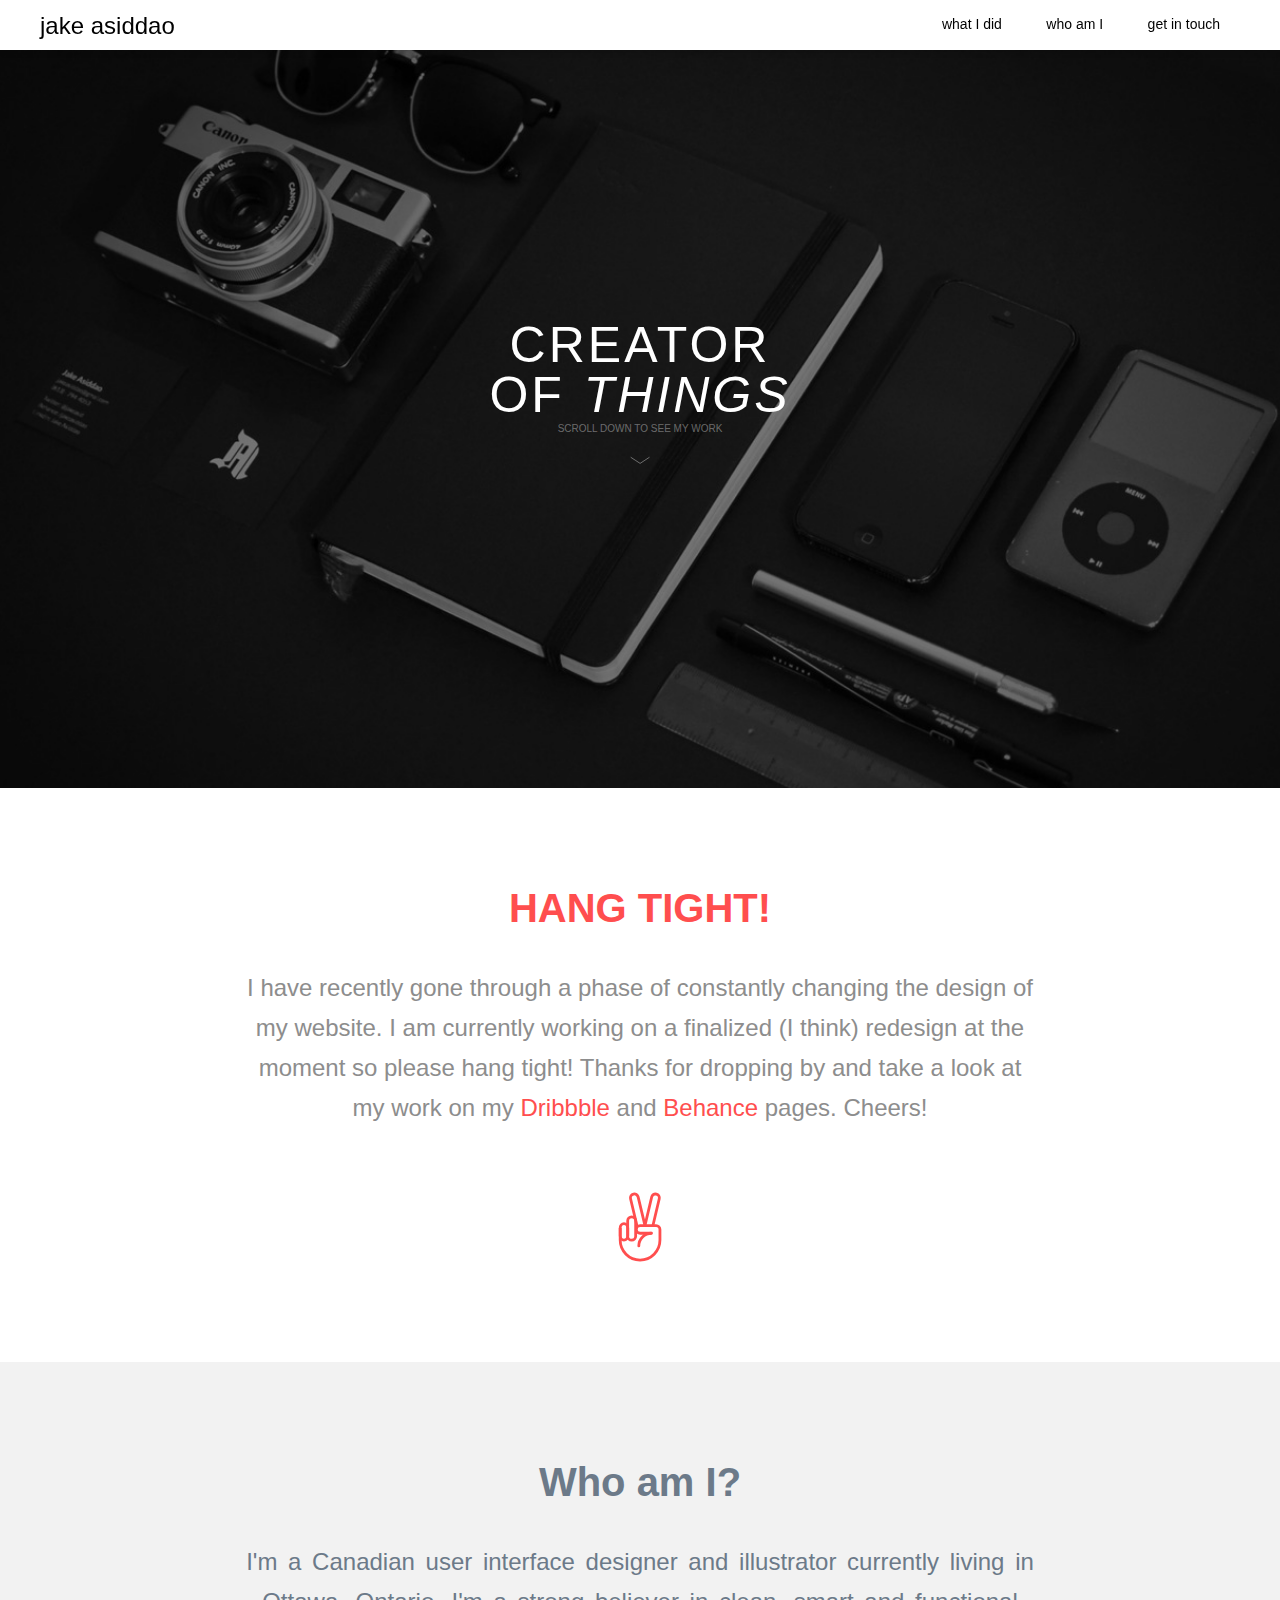
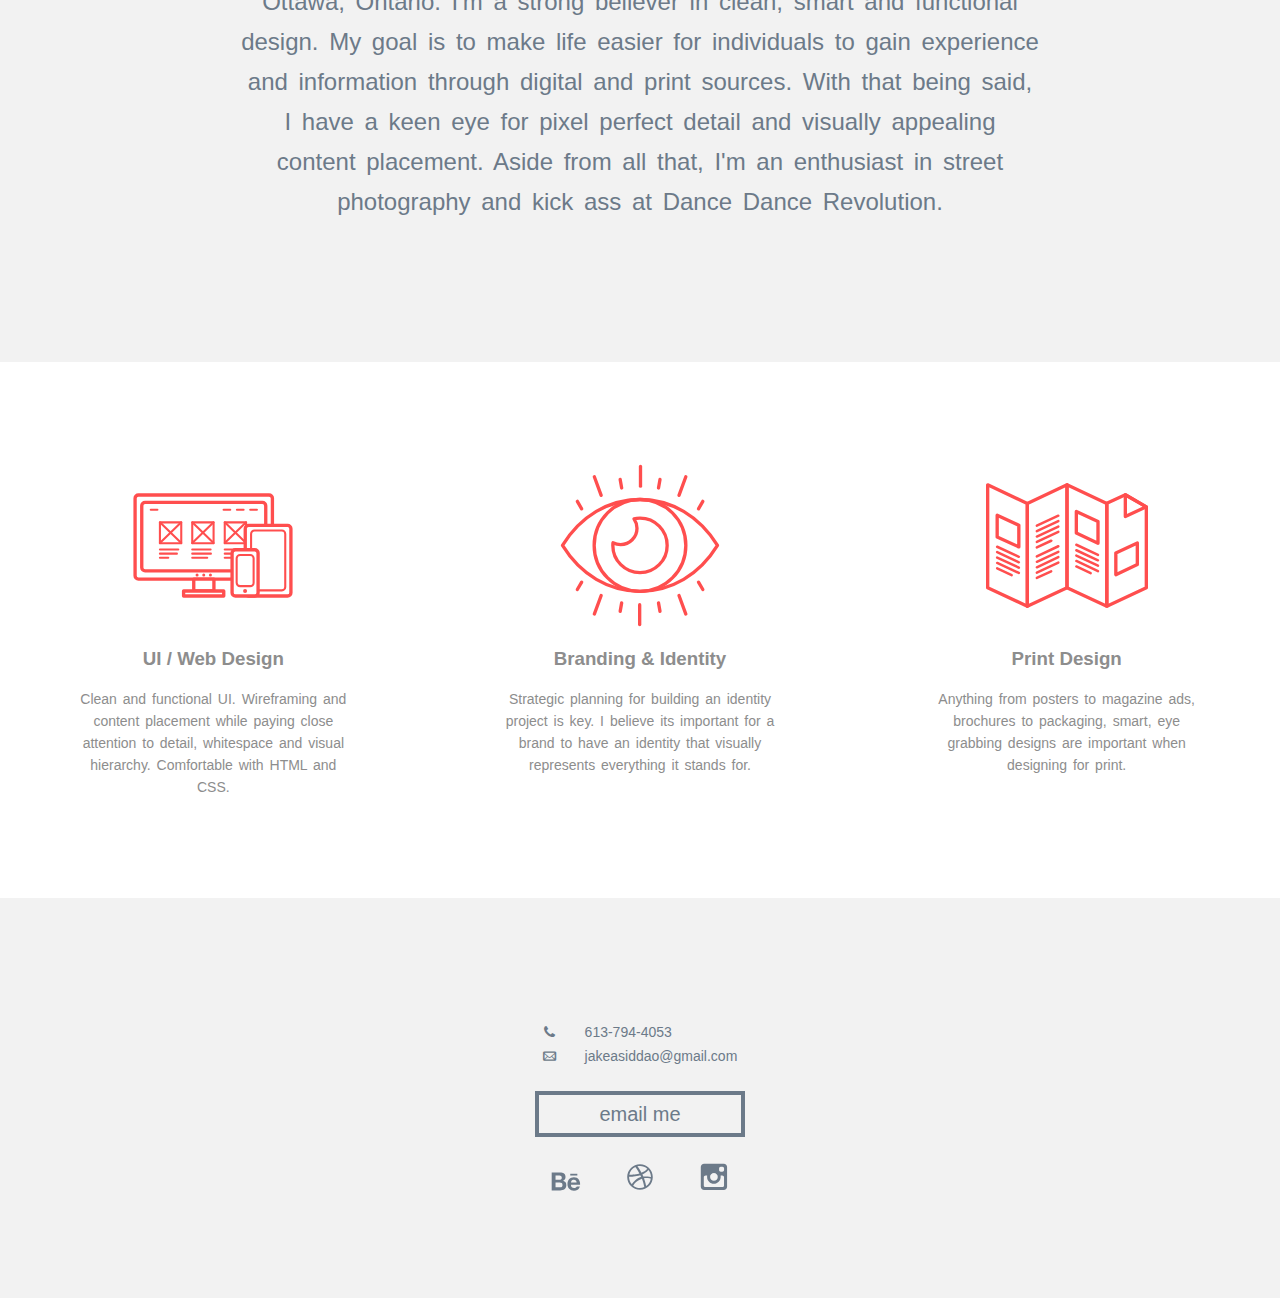
==== index.html @ 203128dd "Content" ====
<!DOCTYPE html>
<html lang="en-ca">
<head>
	<meta charset="utf-8">
    <meta name="handheldfriendly" content="true">
    <meta name="mobileoptimized" content="240">
    <meta name="viewport" content="width=device-width,initial-scale=1">
    <link rel="shortcut icon" type="assets/favicon.png" href="favicon.ico" />
	<title>Jake Asiddao · Creator of Things · Ottawa, Canada</title>
    <link href="css/reset.css" rel="stylesheet">
    <link href="css/main.css" rel="stylesheet">
    <link href="css/grid.css" rel="stylesheet">
        <link href="css/contact-icons.css" rel="stylesheet">
    <meta name="description" content="Jake Asiddao, Graphic Designer in Ottawa, Canada.">
    <!-- Facebook meta tags -->
    <meta property="og:type" content="article">
    <meta property="og:title" content="Jake Asiddao · Creator of Things · Ottawa, Canada">
    <meta property="og:description" content="Jake Asiddao, Graphic Designer in Ottawa, Canada.">
    <meta property="og:site_name" content="Jake Asiddao">
    <meta property="og:url" content="http://jakeasiddao.ca">
    <meta property="og:image" content="http://jakeasiddao.ca/img/portfolio/image-1.jpg">
    <!-- You can do up to 5 images ^ -->
    <!-- Twitter meta tages -->
    <meta name="twitter:card" content="gallery">
    <meta name="twitter:title" content="Jake Asiddao · Creator of Things · Ottawa, Canada<">
    <meta name="twitter:description" content="Jake Asiddao, Graphic Designer in Ottawa, Canada.">
    <meta name="twitter:url" content="http://jakeasiddao.ca">
    <meta name="twitter:image0" content="">
    <meta name="twitter:image1" content="">
    <meta name="twitter:image2" content="">
    <meta name="twitter:image3" content="">

</head>

    <body>
    
    <div id="container">
    
        <div id="header">
        
        <header>
        
            <div class="nav nav-mobile"> 
        
                <h2><a href="">jake asiddao</a></h2>
                
                 <a href="#nav" class="nav-btn hide-text" data-state="inactive"></a>
                       
           </div>
     
        <nav class="nav-top" data-state="collapsed">
                <ul class="nav-toggle smooth-scroll">
					<li><a href="#work">what I did</a></li>
					<li><a href="#about">who am I</a></li>
					<li><a href="#footer">get in touch</a></li>
                </ul>
                    
                    <div class="social-nav">
                        <ul>
                        <li><a href="https://www.behance.net/JakeAsiddao" target="_blank"><img src="assets/social/behance-01.svg"></a></li>
                        <li><a href="https://dribbble.com/JakeAsiddao" target="_blank"><img src="assets/social/dribbble-ball-mark.svg"></a></li>
                        <li><a href="https://twitter.com/JakeAsid" target="_blank"><img src="assets/social/twitter.svg"></a></li>
                        <li><a href="http://instagram.com/vsiddvo" target="_blank"><img src="assets/social/instagram-01.svg"></a></li>
                        </ul>
                    </div>
        
        </nav>
    
    </header>
            
            </div>
        
        <section class="banner">
            
            <nav class="banner-content">
                <h1>CREATOR<br>OF <i class="bold">THINGS</i></h1>
                <p>SCROLL DOWN TO SEE MY WORK</p>
                <img class='arrow' src="assets/arrow.svg" alt="">
                
            </nav>
        
        </section>
        
        <div id="work">
        
            <div class="work-content">
            
                <h2>HANG TIGHT!</h2>
                
                <p>I have recently gone through a phase of constantly changing the design of my website. I am currently working on a finalized (I think) redesign at the moment so please hang tight! Thanks for dropping by and take a look at my work on my <a href="https://www.dribbble.com/JakeAsiddao" target="_blank">Dribbble</a> and <a href="https://www.behance.net/JakeAsiddao" target="_blank">Behance</a> pages. Cheers!</p>
                
                <img src="assets/peace-icon.svg">
            
            </div>
        
        </div>
        
       
            
        <div id="about">
            
            <div class="about-content">
        
            <h2>Who am I?</h2>
            
            <p class="me">I'm a Canadian user interface designer and illustrator currently living in Ottawa, Ontario. I'm a strong believer in clean, smart and functional design. My goal is to make life easier for individuals to gain experience and information through digital and print sources. With that being said, I have a keen eye for pixel perfect detail and visually appealing content placement. Aside from all that, I'm an enthusiast in street photography and kick ass at Dance Dance Revolution. </p>
            
            
            </div>
            
        </div>
        
                   <div class="focus grid">
                       
                       <div class="focus-content">
            
               
                            <div class="focus-section unit unit-xs-1 unit-s-1-3 unit-m-1-3 unit-l-1-3"> 
        
                   <img src="assets/focus-icons/icon-ui-01.svg" alt="">
                   
                   <h3>UI / Web Design</h3>
                   
                  <p>Clean and functional UI. Wireframing and content placement while paying close attention to detail, whitespace and visual hierarchy. Comfortable with HTML and CSS.</p>
                
                           </div>
                           
                           <div class="focus-section unit unit-xs-1 unit-s-1-3 unit-m-1-3 unit-l-1-3">    
               
                   <img src="assets/focus-icons/icon-branding-01.svg" alt="">
                   
                   <h3>Branding & Identity</h3>
                   
                   <p>Strategic planning for building an identity project is key. I believe its important for a brand to have an identity that visually represents everything it stands for. </p> 
                   
               </div>
                           
                            <div class="focus-section unit unit-xs-1 unit-s-1-3 unit-m-1-3 unit-l-1-3"> 
            
                   <img src="assets/focus-icons/icon-print.svg" alt="">
                   
                   <h3>Print Design</h3>
                   
                  <p>Anything from posters to magazine ads, brochures to packaging, smart, eye grabbing designs are important when designing for print.</p> 
                   
                </div>
                           
                </div>
               
            </div>
        
        <div id="footer">
            
            <div class="footer-content">
                
                <div class="contact">
            
                    <ul>
                        <li><i class="icon-phone"></i>613-794-4053</li>
                        <li><i class="icon-mail"></i>jakeasiddao@gmail.com</li>
                    </ul>
                    
                </div>
                
                
            <p class="email"><a href="mailto:jakeasiddao@gmail.com">email me</a></p>
          
                            <div class="footer-social">
                    
                    <ul>
                    
                        <li><a href="https://www.behance.net/JakeAsiddao" target="_blank"><img src="assets/social/footer-behance-01.svg"></a></li>
                        <li><a href="https://www.dribbble.com/JakeAsiddao" target="_blank"><img src="assets/social/footer-dribbble-ball-mark.svg"></a></li>
                        <li><a href="https://www.instagram.com/vsiddvo" target="_blank"><img src="assets/social/footer-instagram-01.svg"></a></li>
                    
                    </ul>
                
                </div>
                
            </div>
        
        </div>
    
    </div>
    
    
    <script src="http://code.jquery.com/jquery-1.11.0.min.js"></script>
    <script src="js/nav.js">
    
        

    </script>

        </body>
</html>
---- css/main.css ----
@-moz-viewport { width: device-width; scale: 1; }
@-ms-viewport { width: device-width; scale: 1; }
@-o-viewport { width: device-width; scale: 1; }
@-webkit-viewport { width: device-width; scale: 1; }
@viewport { width: device-width; scale: 1; }

html {
    box-sizing: border-box;

    -moz-text-size-adjust: 100%;
    -ms-text-size-adjust: 100%;
    -webkit-text-size-adjust: 100%;
    text-size-adjust: 100%;
}

*, *:before, *:after {
    box-sizing: inherit;
}

.float {
  display: inline-block;
  -webkit-transition-duration: 0.3s;
  transition-duration: 0.3s;
  -webkit-transition-property: -webkit-transform;
  transition-property: transform;
  -webkit-transform: translateZ(0);
  -ms-transform: translateZ(0);
  transform: translateZ(0);
  box-shadow: 0 0 1px rgba(0, 0, 0, 0);
}

.float:hover {
  -webkit-transform: translateY(-5px);
  -ms-transform: translateY(-5px);
  transform: translateY(-5px);
}

header {
height:50px;
background-color:#fff;
position:fixed;
width:100%;
z-index: 300000;
margin-top: -20px;
-webkit-box-shadow: 0px 2px 5px 1px rgba(0,0,0,0.1);
-moz-box-shadow: 0px 2px 5px 1px rgba(0,0,0,0.1);
box-shadow: 0px 2px 5px 1px rgba(0,0,0,0.1);
}



.nav-top {
width:100%;
background-color:rgba(0, 0, 0,.9);
height: 12rem;
text-align: center;
font-family: 'lato', sans-serif;
}

.nav-top a{
text-decoration: none;
color: white;
border: none;
}

.social-nav img {
width: 40px;
padding: 0 10px;
}

.social-nav li{
display: inline;
}

.social-nav img:hover {
opacity: .3;
transition: all 120ms linear;

}

.nav-toggle ul li a {
color:white;
text-decoration: none;
text-align: center;
padding: 8px 10px;
font-weight: 300;
}


header ul li{
font-size: 1rem;
padding: 12px 0;
}

header ul {
padding-top: 12px; 
}

header h2 {
font-weight: 400;    
}

header h2 a {
font-weight: 400;
text-decoration: none;
color: black;
}


header h2 a:visited{
font-weight: 400;
text-decoration: none;
color: black;
}

header ul li a:hover {
/*color: #67d6e3;*/
transition: all 120ms linear;
}

.nav-mobile {
margin: 0 auto;
font-family: 'lato', sans-serif;
margin-top: -6px;
position:relative;
width: 90%;
}


.nav-btn,
.nav-btn:link,
.nav-btn:visited{
height: 35px;
width: 35px;
position: absolute;
top: -5px;	
right: 0%;
background: rgba(255, 255, 255, 0) url('../assets/nav-toggle-01-01.svg') no-repeat center center;
}

.nav-top {
opacity: 0;
}

.nav-top[data-state="expanded"] {
opacity: 1;
display: block;
margin-top: -8px;
transition: all 250ms linear;
}

.banner {
background: url("../assets/banner-2.jpg")  no-repeat center center fixed;
-webkit-background-size: cover;
-moz-background-size: cover;
-o-background-size: cover;
background-size: cover;
width: 100%;
height: 32rem;
}

.banner-content {
display: block;
}

h1 {
padding-top: 6em;
text-align: center;
}

h1 .bold {
font-weight: 500;
font-style: italic;
}

.banner-content h1 {
font-size: 40px;
font-family: 'lato', 'helvetica', sans-serif;
font-weight: 100;
text-align: center;
color: white;
letter-spacing: 3px;
word-spacing: 3px;
margin-top:20px;
}

.banner-content p{
 color: rgba(255, 255, 255, 0.37);
font-family: 'lato','helvetica', sans-serif;
text-align: center;
font-size: 10px;
margin-top: -3em;
}


.arrow{
 width:20px;
display: block;
margin-left: auto;
margin-right: auto;
padding-top: 10px;
}

body {
margin:0;
padding:0;
height: 100%;
}

#container {
min-height:100%;
position:relative;
}

#header {
background:#ff0;
}

#work {
max-width: 100%;
background-color: #white;
}

.work-content{  
margin: 0 auto;
padding: 100px 0;
max-width: 80%;
}

.work-content h2{
margin: 0 auto;
width: 100%;
padding-bottom: 40px;
font-family: 'lato',sans-serif;
font-weight: 800;
text-align: center;    
color: #ff4e4e;
font-size: 24px;
}

.work-content p{
color: #8d8d8d;
font-family: 'lato',sans-serif;
line-height: 28px;
font-weight: 400;
margin-top: 0;
font-size: 16px;
text-align: center;   
}

.work-content a{
text-decoration: none;
color: #ff4e4e;
opacity: 1;
}

.work-content img {
margin: 0 auto;
display: block;
width: 70px;
padding-top: 40px;
}

.work-content img:hover {
transform: rotateZ(14deg);
transition: all 100ms linear;
}

.work-content a:hover{
text-decoration: none;
opacity: .4;
transition: all 100ms linear;
}


#about {
max-width:100%;
background:#f2f2f2;
}

.about-content {
padding: 100px 0;
max-width: 80%;
margin: 0 auto;
}

#about h2{
text-align: center;
color: #6C7A89;
font-family: 'lato',sans-serif;
font-size: 28px;
      margin: 0;
  padding-bottom: 40px;
}

mark.blah {
    color:#ff4e4e;
    background: none;
    font-weight: 600;
}

#about .me {
color: #6C7A89;
font-family: 'lato',sans-serif;
line-height: 28px;
font-weight: 400;
margin-top: 0;
margin: 0 auto;
font-size: 16px;
word-spacing: 4px;
text-align: center;
}

#about p {
color: #6C7A89;    
}

.focus-content{
margin: 0 auto;
padding: 100px 0;
max-width: 100%;
}

.focus img {
width:250px;
margin: 0 auto;
text-align: center;
}

.focus{
max-width: 100%;
text-align: center;
}

.focus-section h3 {
font-family: 'lato',sans-serif;
color: #8d8d8d;
}

.focus-section {
text-align: center;
padding: 0 40px;   
}

.focus-content p {
margin: 0 auto;
font-family: 'lato',sans-serif;
text-align: center;
font-size: 14px;
word-spacing: 2px;
line-height: 22px;
width: 80%;
color: #8d8d8d;  
}

#footer {
/*background: url("../assets/footer-banner.jpg")  no-repeat center center fixed;
-webkit-background-size: cover;
-moz-background-size: cover;
-o-background-size: cover;
background-size: cover;*/
position: absolute;
height: 400px;
/*background-color:  rgb(13, 199, 255);*/
background-color: #f2f2f2;
width: 100%;
text-align: center;
}


#footer ul {
color: #6c7a89;
font-family: 'lato',sans-serif;
line-height: 24px;
font-weight: 400;
margin-top: 0;
width: 80%;
margin: 0 auto;
padding-top: 22px;
max-width: 220px;
padding-bottom: 20px;
}

.footer-content {
 padding-top: 100px;   
}

#footer .contact ul{
max-width: 200px;   
}

.contact ul li{
font-size: 14px;
text-align: left;
}

#footer .email a{
color: #6c7a89;
font-family: 'lato',sans-serif;
text-decoration: none;
color: #6c7a89;
font-size: 20px;
padding: 8px 60px;
border-style: solid;
border-color: #6c7a89;
border-width: 4px;
transition: all 120ms linear;
}

#footer p a:hover {
opacity: .4;   
}

.footer-social img {
 width: 30px;   
}

.footer-social li{
 display: inline;
padding: 0 20px;
}

.footer-social a:hover{
opacity: .5; 
transition: all 100ms linear;
}

li i {
padding-right: 25px;    
}


@media only screen and (min-width: 35em) {
    
.nav-top {
opacity: 1;
}

.nav{
padding:0;
height: 50px;
width: 100%;

}

.nav-toggle{
width: 100%
}
    
.nav-bottom .social-nav {
 display: inline;   
}
    
.social-nav {
display:none;  
}

.nav-btn{
display:none;        
}
    
.nav-mobile {
font-family: 'lato', sans-serif;
width:100% !important;
}


.nav-top[data-state="expanded"] {
transition: all 250ms linear;
}
    
.nav-top {
display: block;
z-index: 1000;
position: relative;
background: none;
padding: 0;
margin-top:-68px !important;
}

.nav-top a{
color: black;
padding: 17px 20px;
}
  
header h2 a {
font-weight: 400;
text-decoration: none;
color: black;
}

header h2 a:hover {
font-weight: 400;
text-decoration: none;
color: black;
opacity: .3;
transition: all 120ms linear;
}

header h2 a:visited{
font-weight: 400;
text-decoration: none;
color: black;
}    
    
header ul li {
display: inline;
font-family:'lato', sans-serif;
font-weight:400;
font-size:14px;

}
    
header ul li a {
color: black;
text-decoration: none;

padding:0;
}
    
header ul {
margin-top: 8px;
width: 100%;
text-align:right;

}
    
header {
height:50px;
background-color:rgb(255, 255, 255);
position:fixed;
width:100%;
padding: 0 40px;
}
    

header ul li a:hover {
color: #ff4e4e;

}
    
.banner {
background: url("../assets/banner-2.jpg")  no-repeat center center fixed;
-webkit-background-size: cover;
-moz-background-size: cover;
-o-background-size: cover;
background-size: cover;
width: 100%;
height: 48rem;
}
    
.banner-content h1 {
font-size: 50px;
font-family: 'lato', sans-serif;
font-weight: 100;
text-align: center;
color: white;
letter-spacing: 3px;
word-spacing: 2px;
margin-top:20px;
}

.arrow{
 width:20px;
display: block;
margin-left: auto;
margin-right: auto;
padding-top: 10px;
}
    
#work {
max-width: 100%;
background-color: #white;
}

.work-content{  
margin: 0 auto;
padding: 100px 0;
max-width: 800px;
}

.work-content h2{
margin: 0 auto;
width: 60%;
padding-bottom: 40px;
font-family: 'lato',sans-serif;
font-weight: 800;
text-align: center;    
color: #ff4e4e;
font-size: 40px;
}

.work-content p{
color: #8d8d8d;
font-family: 'lato',sans-serif;
line-height: 40px;
font-weight: 400;
margin-top: 0;
font-size: 24px;
text-align: center;   
}

.work-content a{
text-decoration: none;
color: #ff4e4e;
opacity: 1;
}

.work-content img {
margin: 0 auto;
display: block;
width: 70px;
padding-top: 40px;
}


.focus-content{
margin: 0 auto;
padding: 100px 0;
max-width: 90%;
}
    
#about .me {
color: #6C7A89;
font-family: 'lato',sans-serif;
line-height: 40px;
font-weight: 400;
margin-top: 0;
padding-bottom: 40px;
margin: 0 auto;
font-size: 24px;
word-spacing: 4px;
text-align: center;
}

.about-content {
padding: 100px 0;
max-width: 800px;
}
 
#about h2{
text-align: center;
color: #6C7A89;
font-family: 'lato',sans-serif;
font-size: 40px;
margin: 0;
padding-bottom: 40px;
}    
    
.focus-content {  
max-width: 100%;
}
    
.focus-section p {
margin: 0 auto;
font-family: 'lato',sans-serif;x    
text-align: center;
font-size: 14px;
word-spacing: 2px;
line-height: 22px;
}

.nav {
font-family: 'lato', sans-serif;
width: 90%;
position:relative;
}

.nav {
padding-right: 0;   
}
    
}

@media only screen and (min-width: 46em) {

header h2 a {
font-weight: 400;
text-decoration: none;
color: black;
}

header h2 a:hover {
font-weight: 400;
text-decoration: none;
color: black;
opacity: .3;
transition: all 120ms linear;
}

header h2 a:visited{
font-weight: 400;
text-decoration: none;
color: black;
}
    
    
.focus{
text-align: center;
}
    
.focus-section p {
margin: 0 auto;
font-family: 'lato',sans-serif;
text-align: center;
font-size: 14px;
word-spacing: 2px;
line-height: 22px;
}
    
#about .me {
color: #6C7A89;
font-family: 'lato',sans-serif;
line-height: 40px;
font-weight: 400;
margin-top: 0;
padding-bottom: 40px;
margin: 0 auto;
font-size: 24px;
word-spacing: 4px;
text-align: center;
}
    
}

@media only screen and (min-width: 50em) {
    
header h2 a {
font-weight: 400;
text-decoration: none;
color: black;
}

header h2 a:hover {
font-weight: 400;
text-decoration: none;
color: black;
opacity: .3;
transition: all 120ms linear;
}

header h2 a:visited{
font-weight: 400;
text-decoration: none;
color: black;
}
    
    
#about .me {
color: #6C7A89 !important;
font-family: 'lato',sans-serif;
line-height: 40px ;
font-weight: 400;
margin-top: 0;
padding-bottom: 40px;
width: 100%;
margin: 0 auto;
font-size: 24px ;
word-spacing: 4px;
text-align: center;
}

    
}

@media only screen and (min-width: 66em) {
 
header h2 a {
font-weight: 400;
text-decoration: none;
color: black;
}

header h2 a:hover {
font-weight: 400;
text-decoration: none;
color: black;
opacity: .3;
transition: all 120ms linear;
} 
    
header h2 a:visited{
font-weight: 400;
text-decoration: none;
color: black;
}
    
    
    
    
}
---- css/grid.css ----
.grid {
  margin: 0;
  padding: 0;
  letter-spacing: -0.31em;
  text-rendering: optimizespeed;
  display: -webkit-flex;
  -webkit-flex-flow: row wrap;
  display: -ms-flexbox;
  -ms-flex-flow: row wrap;
  display: flex;
  flex-flow: row wrap;
}

.grid-bottom {
  -webkit-align-items: flex-end;
  -ms-align-items: flex-end;
  align-items: flex-end;
}

.grid-middle {
  -webkit-align-items: center;
  -ms-align-items: center;
  align-items: center;
}

.grid-stretch {
  -webkit-align-items: stretch;
  -ms-align-items: stretch;
  align-items: stretch;
}

.opera-only :-o-prefocus, .grid {
  word-spacing: -0.43em;
}

.unit {
  letter-spacing: normal;
  text-rendering: auto;
  vertical-align: top;
  word-spacing: normal;
  display: inline-block;
  visibility: visible;
}

.grid-bottom .unit {
  vertical-align: bottom;
}

.grid-middle .unit {
  vertical-align: middle;
}

.unit[class*="push-"],
.unit[class*="pull-"] {
  position: relative;
}

.unit-xs-hidden {
  display: none;
  visibility: hidden;
}

.unit-xs-centered {
  margin: 0 auto;
}

.unit-xs-1 {
  display: block;
  visibility: visible;
  width: 100%;
}

.unit-offset-xs-0 {
  margin-left: 0;
}

.unit-push-xs-0,
.unit-pull-xs-0 {
  left: 0;
}

.unit-xs-1-2 {
  width: 50.0000%;
}

.unit-offset-xs-1-2 {
  margin-left: 50.0000%;
}

.unit-push-xs-1-2 {
  left: 50.0000%;
}

.unit-pull-xs-1-2 {
  left: -50.0000%;
}

.unit-xs-1-3 {
  width: 33.3333%;
}

.unit-offset-xs-1-3 {
  margin-left: 33.3333%;
}

.unit-push-xs-1-3 {
  left: 33.3333%;
}

.unit-pull-xs-1-3 {
  left: -33.3333%;
}

.unit-xs-2-3 {
  width: 66.6667%;
}

.unit-offset-xs-2-3 {
  margin-left: 66.6667%;
}

.unit-push-xs-2-3 {
  left: 66.6667%;
}

.unit-pull-xs-2-3 {
  left: -66.6667%;
}

.unit-xs-1-2,.unit-xs-1-3,.unit-xs-2-3 {
  display: inline-block;
  visibility: visible;
}

@media only screen and (min-width: 46em) {

.unit-s-hidden {
  display: none;
  visibility: hidden;
}

.unit-s-centered {
  margin: 0 auto;
}

.unit-s-1 {
  display: block;
  visibility: visible;
  width: 100%;
}

.unit-offset-s-0 {
  margin-left: 0;
}

.unit-push-s-0,
.unit-pull-s-0 {
  left: 0;
}

.unit-s-1-2 {
  width: 50.0000%;
}

.unit-offset-s-1-2 {
  margin-left: 50.0000%;
}

.unit-push-s-1-2 {
  left: 50.0000%;
}

.unit-pull-s-1-2 {
  left: -50.0000%;
}

.unit-s-1-3 {
  width: 33.3333%;
}

.unit-offset-s-1-3 {
  margin-left: 33.3333%;
}

.unit-push-s-1-3 {
  left: 33.3333%;
}

.unit-pull-s-1-3 {
  left: -33.3333%;
}

.unit-s-2-3 {
  width: 66.6667%;
}

.unit-offset-s-2-3 {
  margin-left: 66.6667%;
}

.unit-push-s-2-3 {
  left: 66.6667%;
}

.unit-pull-s-2-3 {
  left: -66.6667%;
}

.unit-s-1-2,.unit-s-1-3,.unit-s-2-3 {
  display: inline-block;
  visibility: visible;
}

}

@media only screen and (min-width: 66em) {

.unit-m-hidden {
  display: none;
  visibility: hidden;
}

.unit-m-centered {
  margin: 0 auto;
}

.unit-m-1 {
  display: block;
  visibility: visible;
  width: 100%;
}

.unit-offset-m-0 {
  margin-left: 0;
}

.unit-push-m-0,
.unit-pull-m-0 {
  left: 0;
}

.unit-m-1-2 {
  width: 50.0000%;
}

.unit-offset-m-1-2 {
  margin-left: 50.0000%;
}

.unit-push-m-1-2 {
  left: 50.0000%;
}

.unit-pull-m-1-2 {
  left: -50.0000%;
}

.unit-m-1-3 {
  width: 33.3333%;
}

.unit-offset-m-1-3 {
  margin-left: 33.3333%;
}

.unit-push-m-1-3 {
  left: 33.3333%;
}

.unit-pull-m-1-3 {
  left: -33.3333%;
}

.unit-m-2-3 {
  width: 66.6667%;
}

.unit-offset-m-2-3 {
  margin-left: 66.6667%;
}

.unit-push-m-2-3 {
  left: 66.6667%;
}

.unit-pull-m-2-3 {
  left: -66.6667%;
}

.unit-m-1-2,.unit-m-1-3,.unit-m-2-3 {
  display: inline-block;
  visibility: visible;
}

}
---- css/contact-icons.css ----
@font-face {
  font-family: 'contact-icons';
  src: url('../font/contact-icons.eot?38564211');
  src: url('../font/contact-icons.eot?38564211#iefix') format('embedded-opentype'),
       url('../font/contact-icons.woff?38564211') format('woff'),
       url('../font/contact-icons.ttf?38564211') format('truetype'),
       url('../font/contact-icons.svg?38564211#contact-icons') format('svg');
  font-weight: normal;
  font-style: normal;
}
/* Chrome hack: SVG is rendered more smooth in Windozze. 100% magic, uncomment if you need it. */
/* Note, that will break hinting! In other OS-es font will be not as sharp as it could be */
/*
@media screen and (-webkit-min-device-pixel-ratio:0) {
  @font-face {
    font-family: 'contact-icons';
    src: url('../font/contact-icons.svg?38564211#contact-icons') format('svg');
  }
}
*/
 
 [class^="icon-"]:before, [class*=" icon-"]:before {
  font-family: "contact-icons";
  font-style: normal;
  font-weight: normal;
  speak: none;
 
  display: inline-block;
  text-decoration: inherit;
  width: 1em;
  margin-right: .2em;
  text-align: center;
  /* opacity: .8; */
 
  /* For safety - reset parent styles, that can break glyph codes*/
  font-variant: normal;
  text-transform: none;
 
  /* fix buttons height, for twitter bootstrap */
  line-height: 1em;
 
  /* Animation center compensation - margins should be symmetric */
  /* remove if not needed */
  margin-left: .2em;
 
  /* you can be more comfortable with increased icons size */
  /* font-size: 120%; */
 
  /* Font smoothing. That was taken from TWBS */
  -webkit-font-smoothing: antialiased;
  -moz-osx-font-smoothing: grayscale;
 
  /* Uncomment for 3D effect */
  /* text-shadow: 1px 1px 1px rgba(127, 127, 127, 0.3); */
}
 
.icon-phone:before { content: '\e800'; } /* '' */
.icon-mail:before { content: '\e801'; } /* '' */
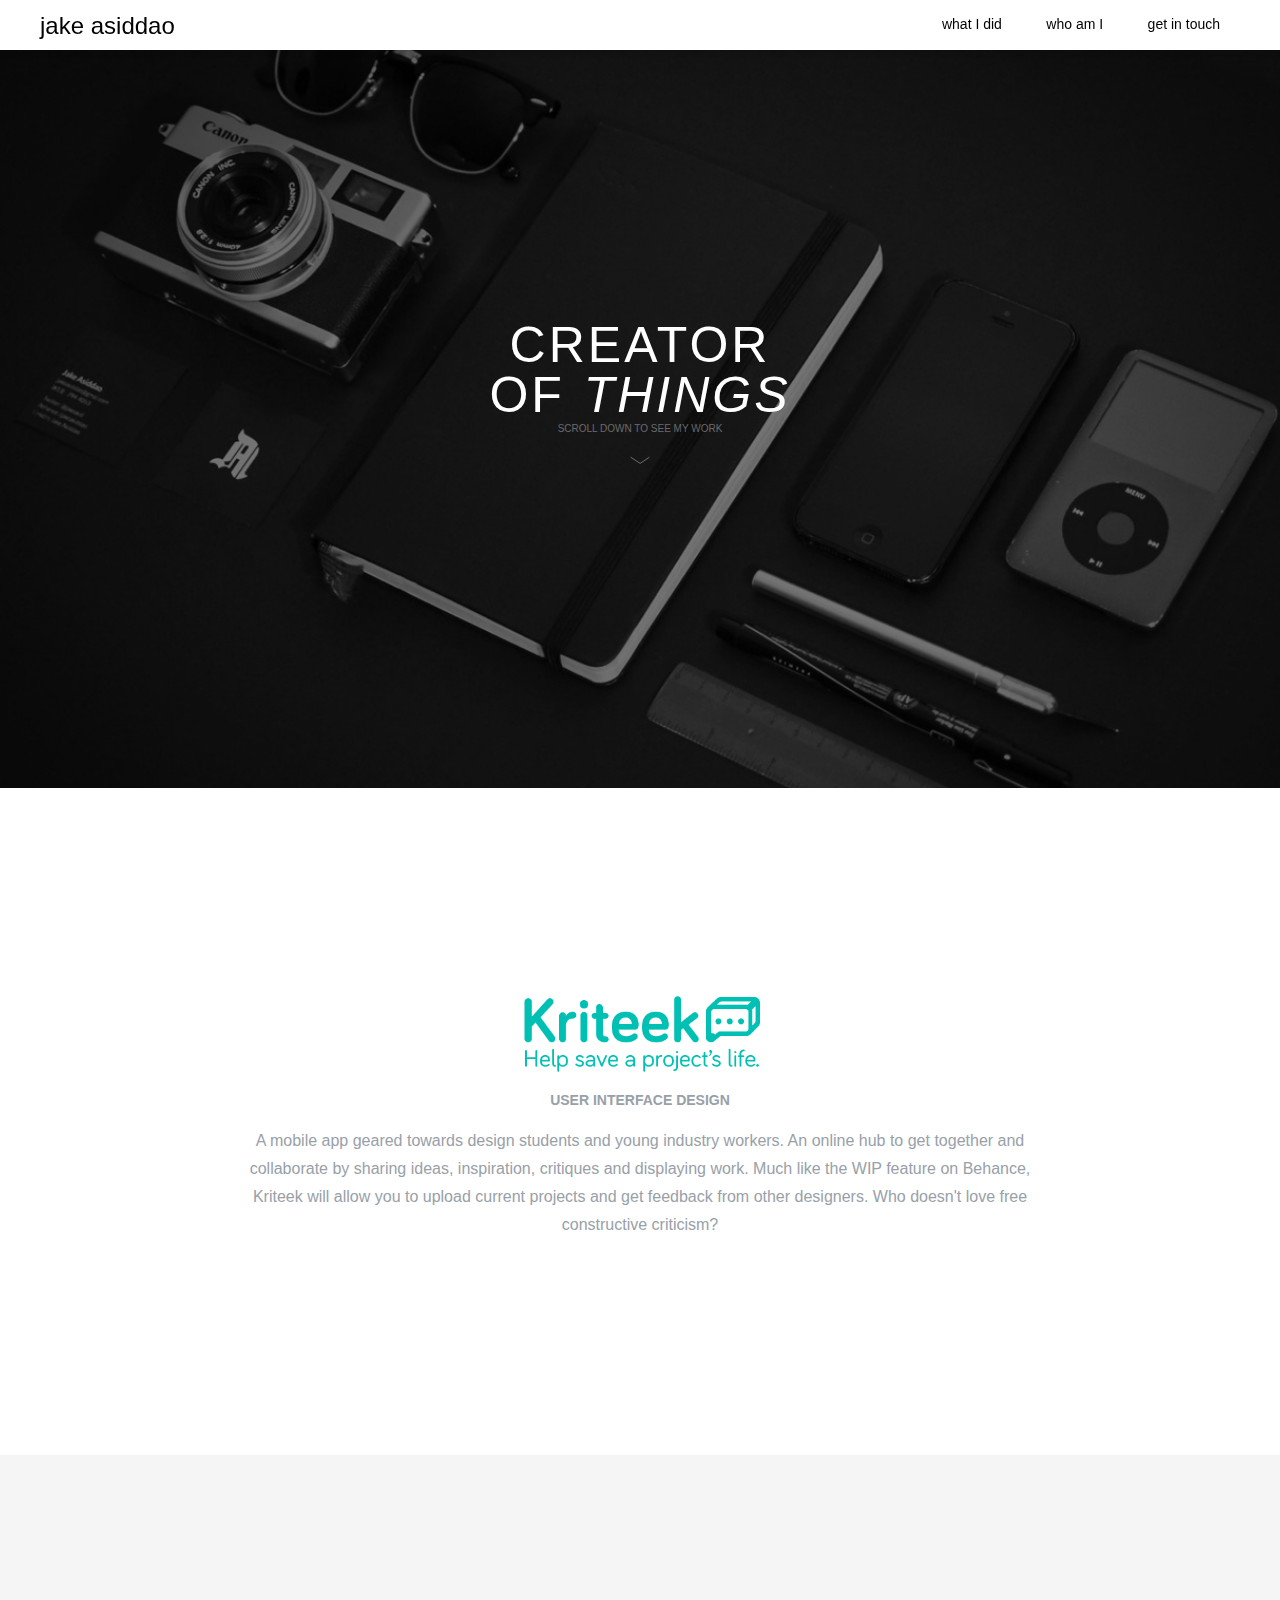
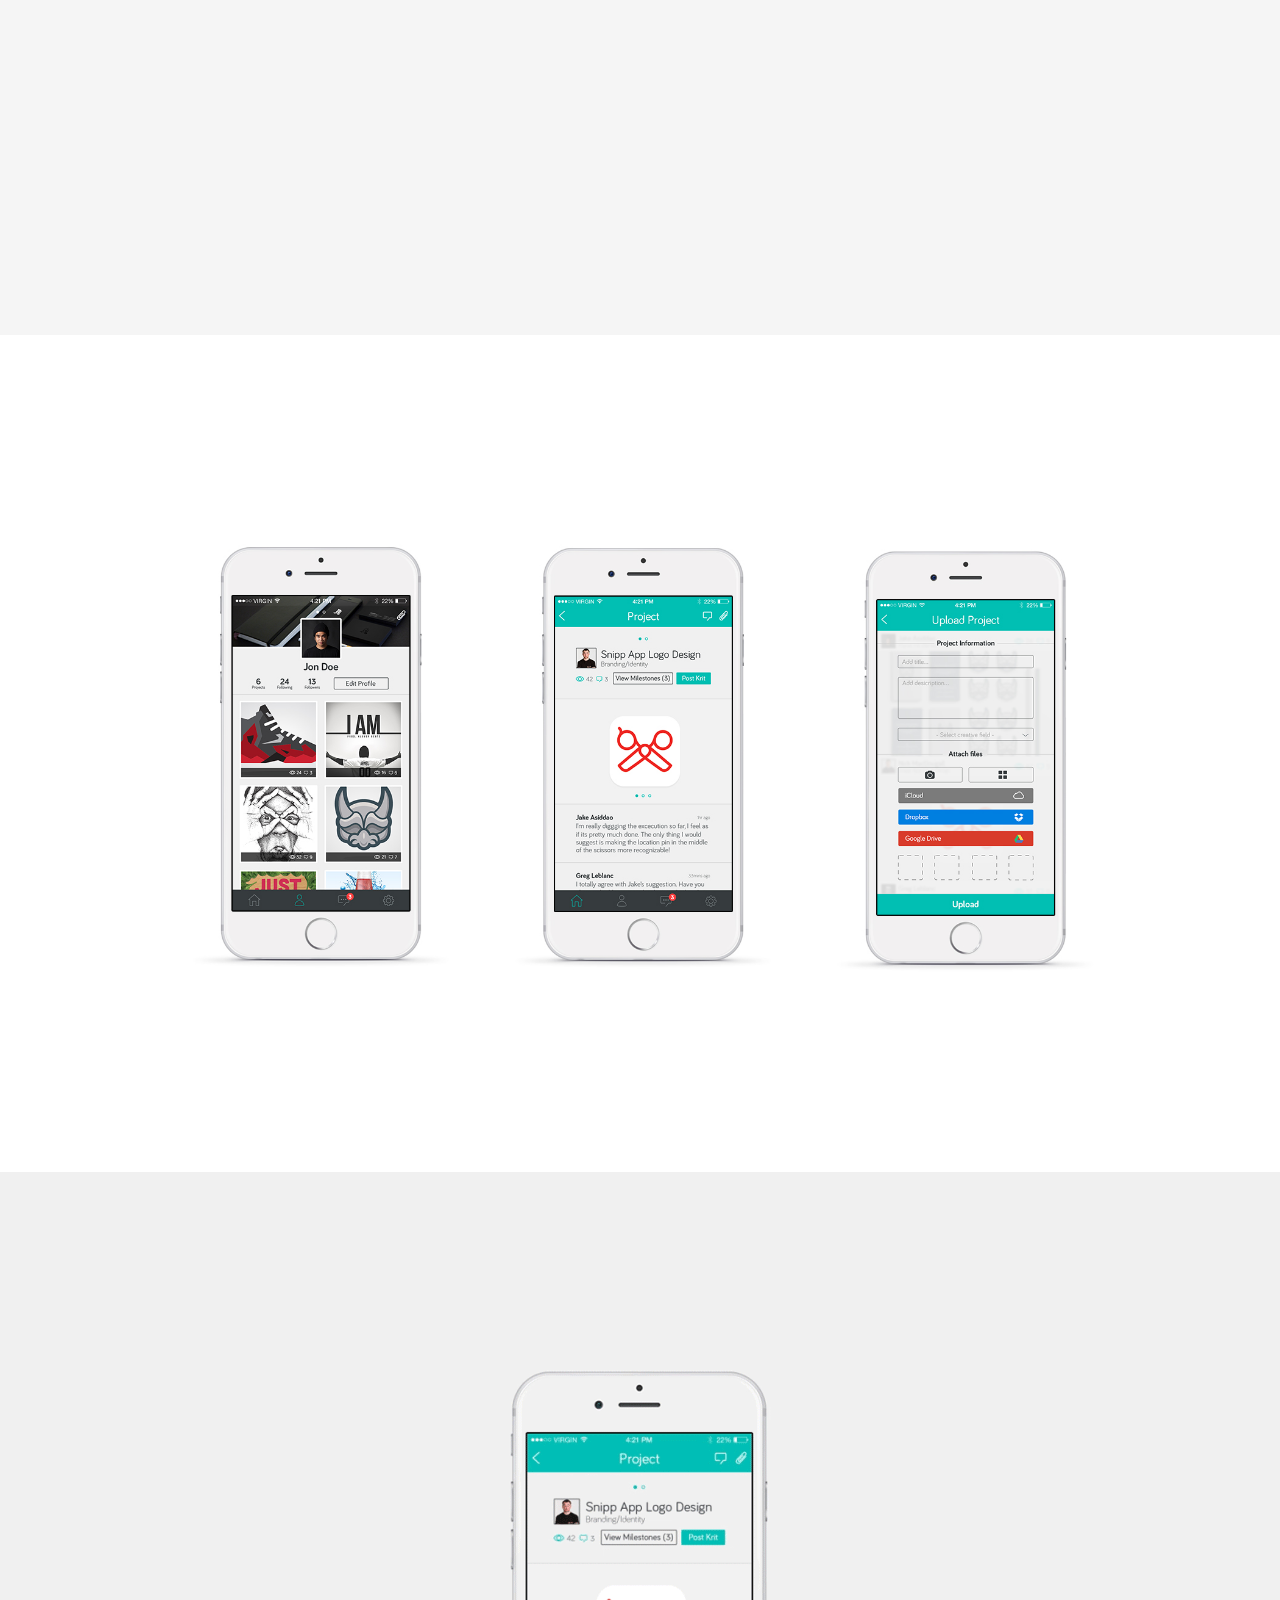
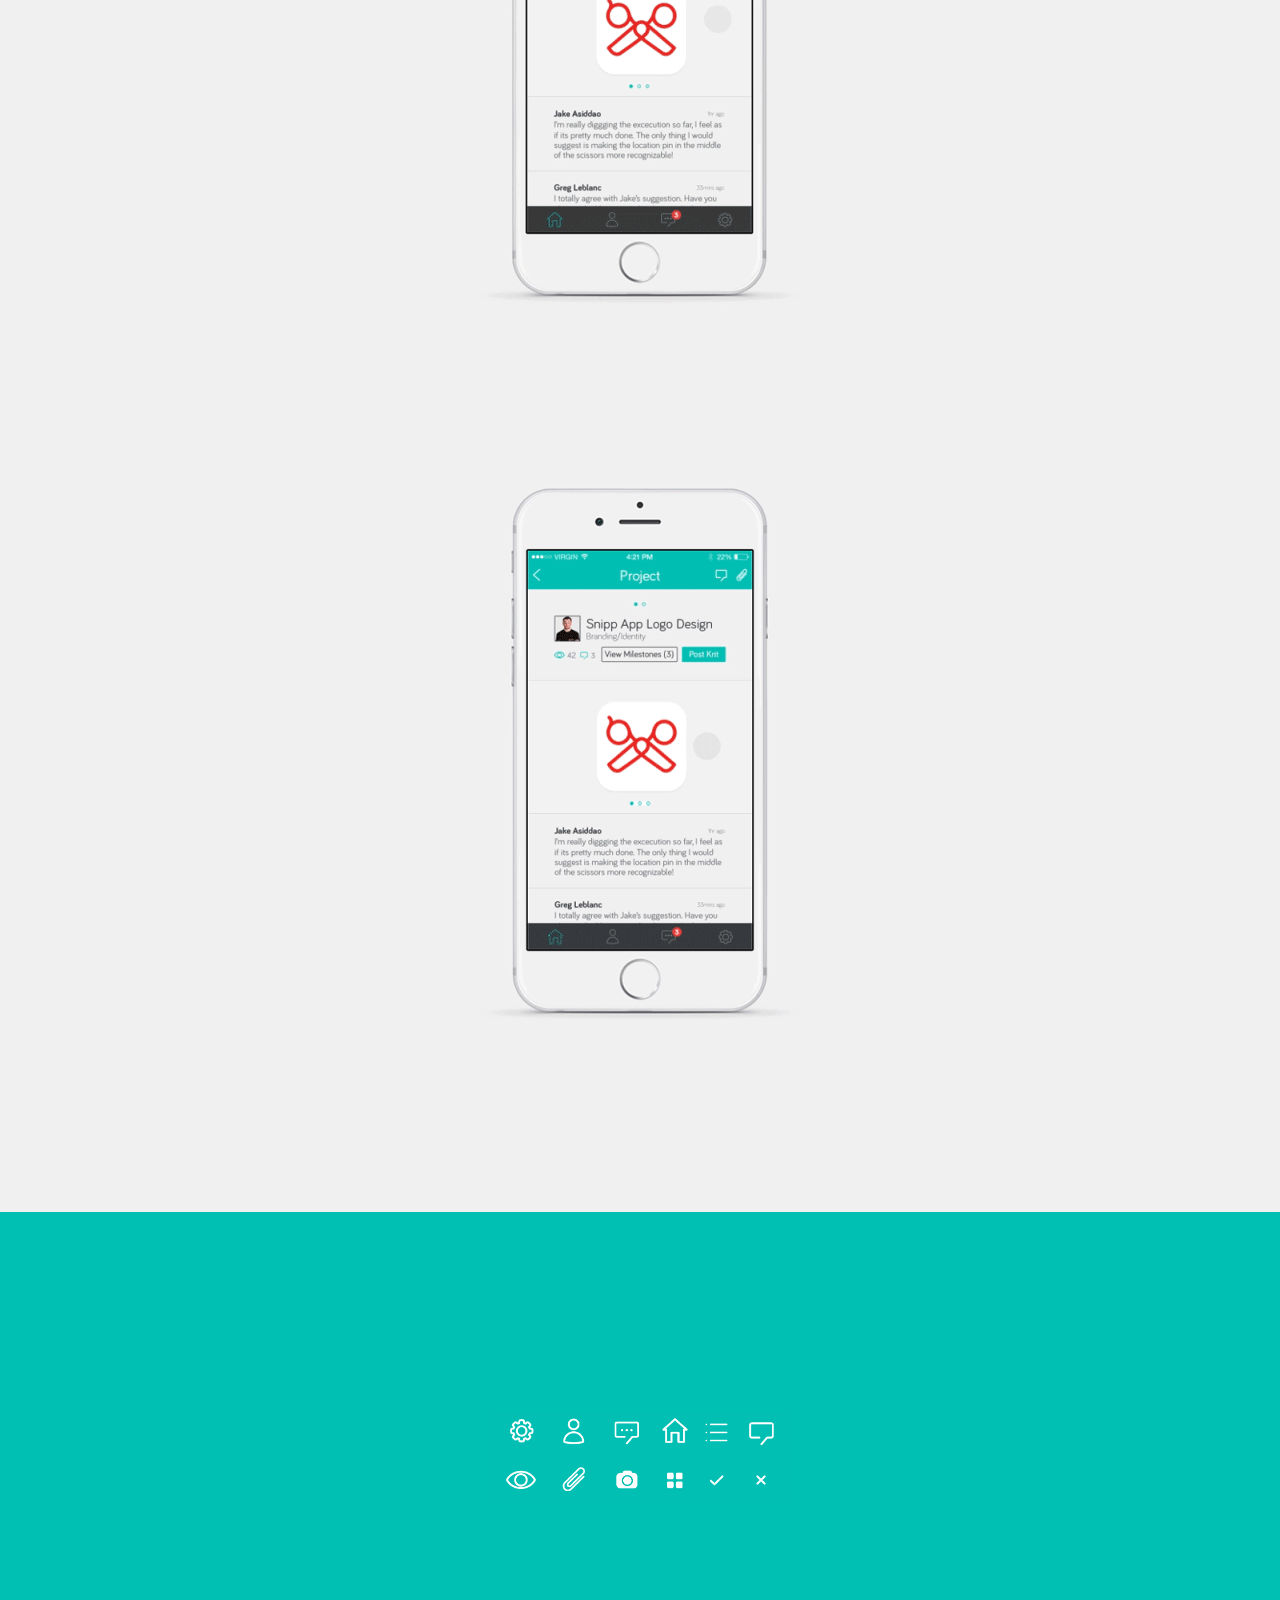
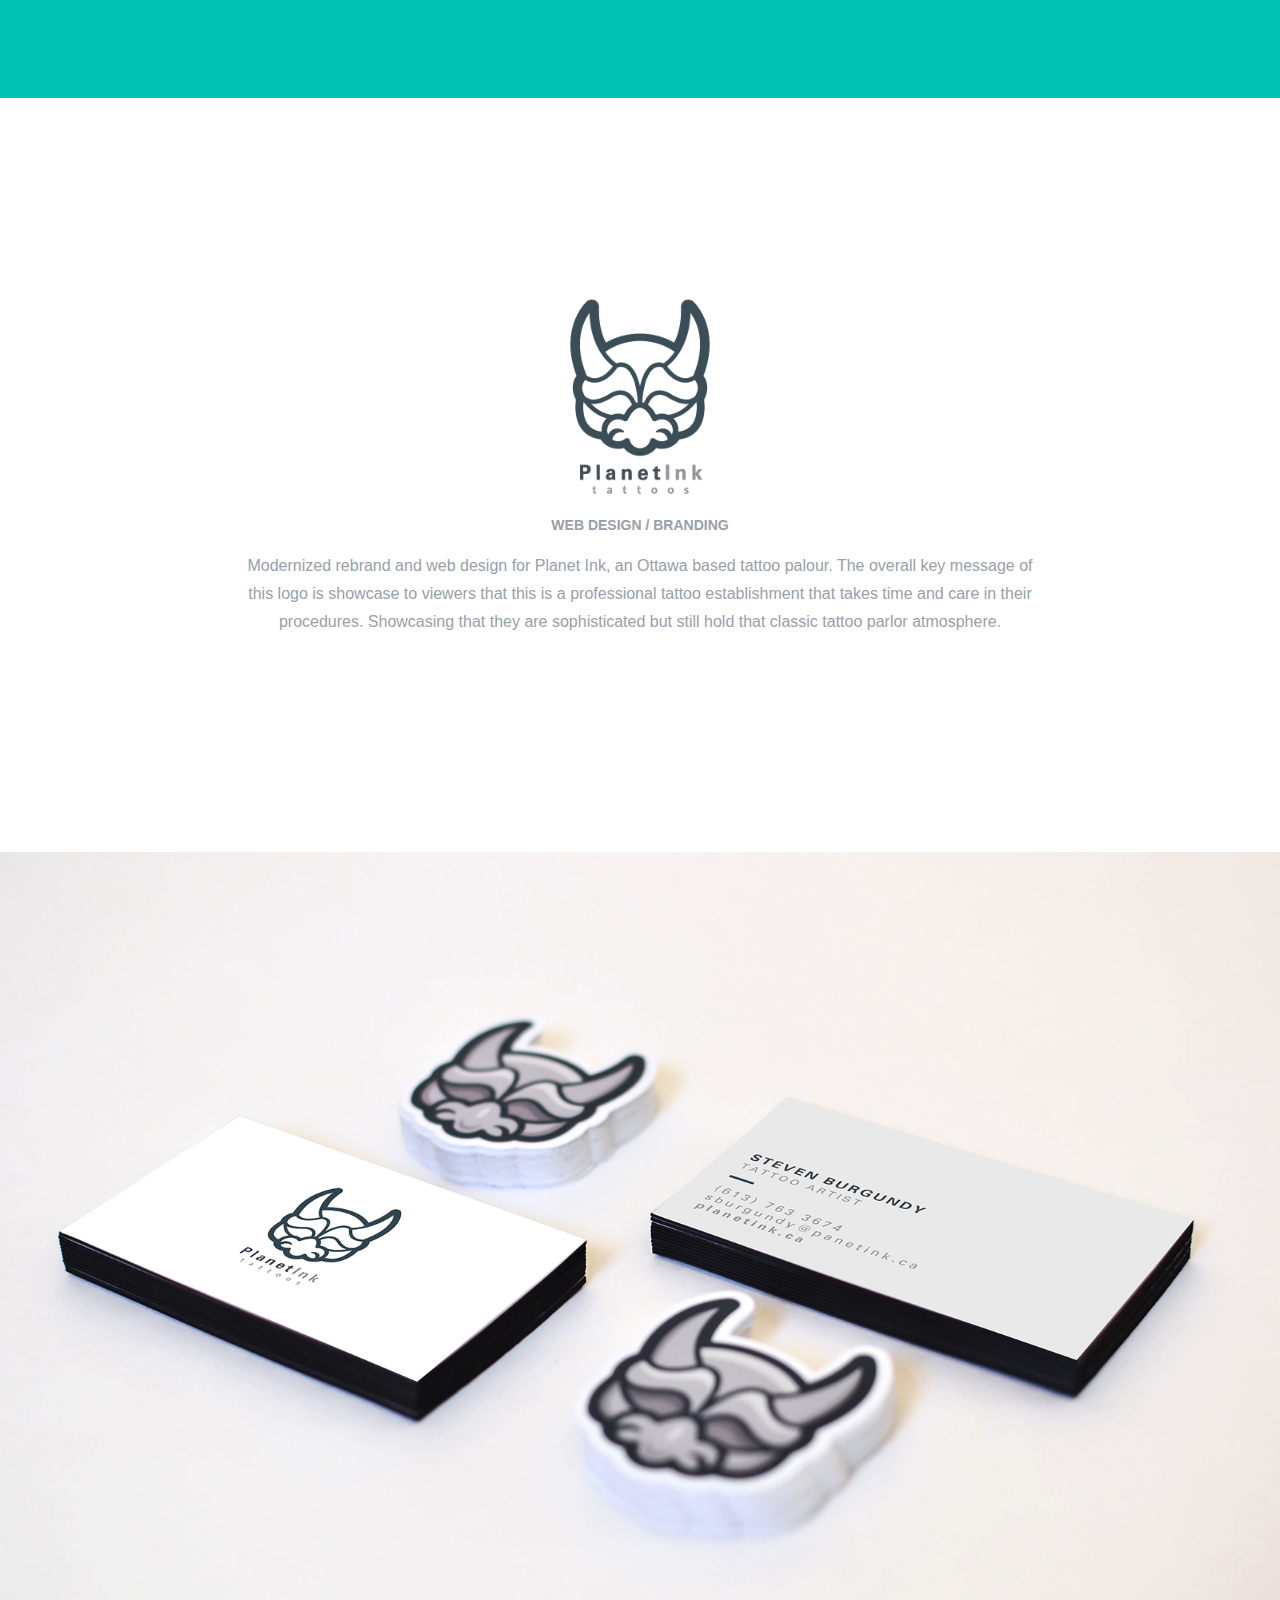
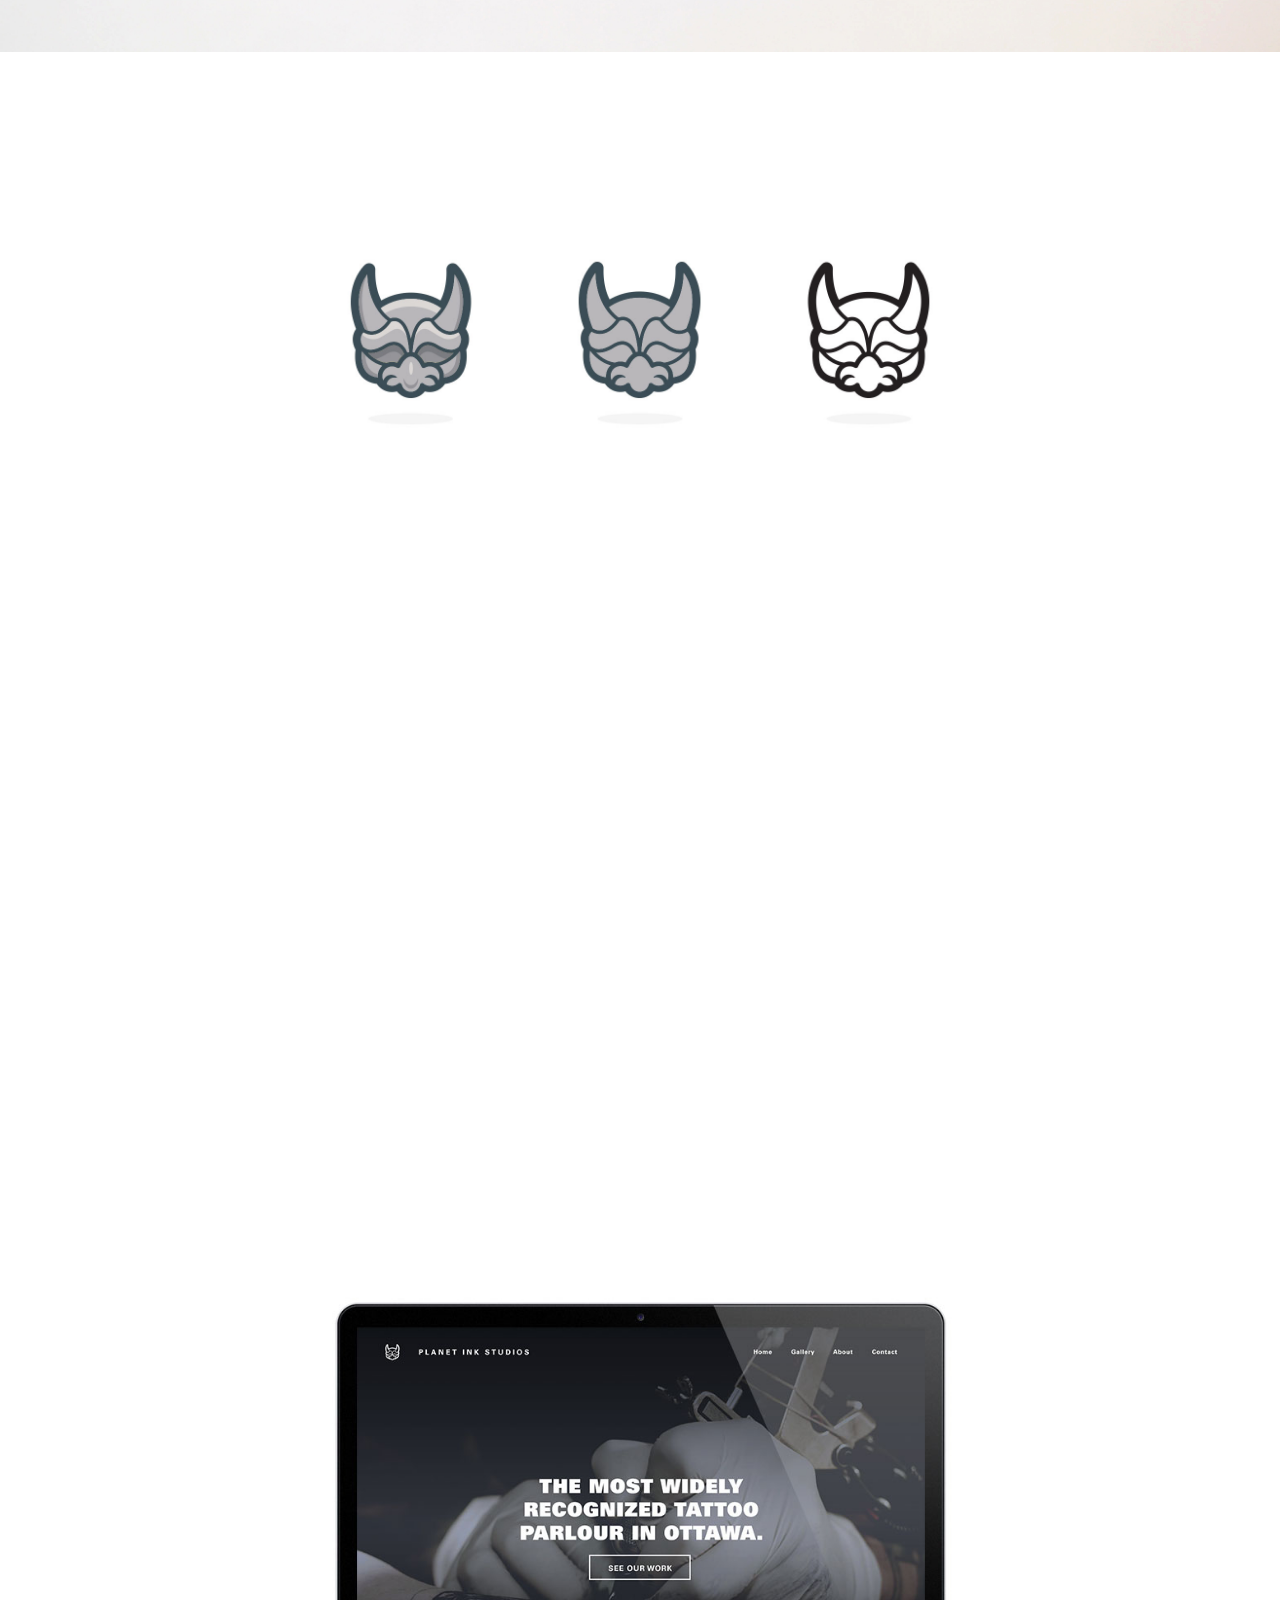
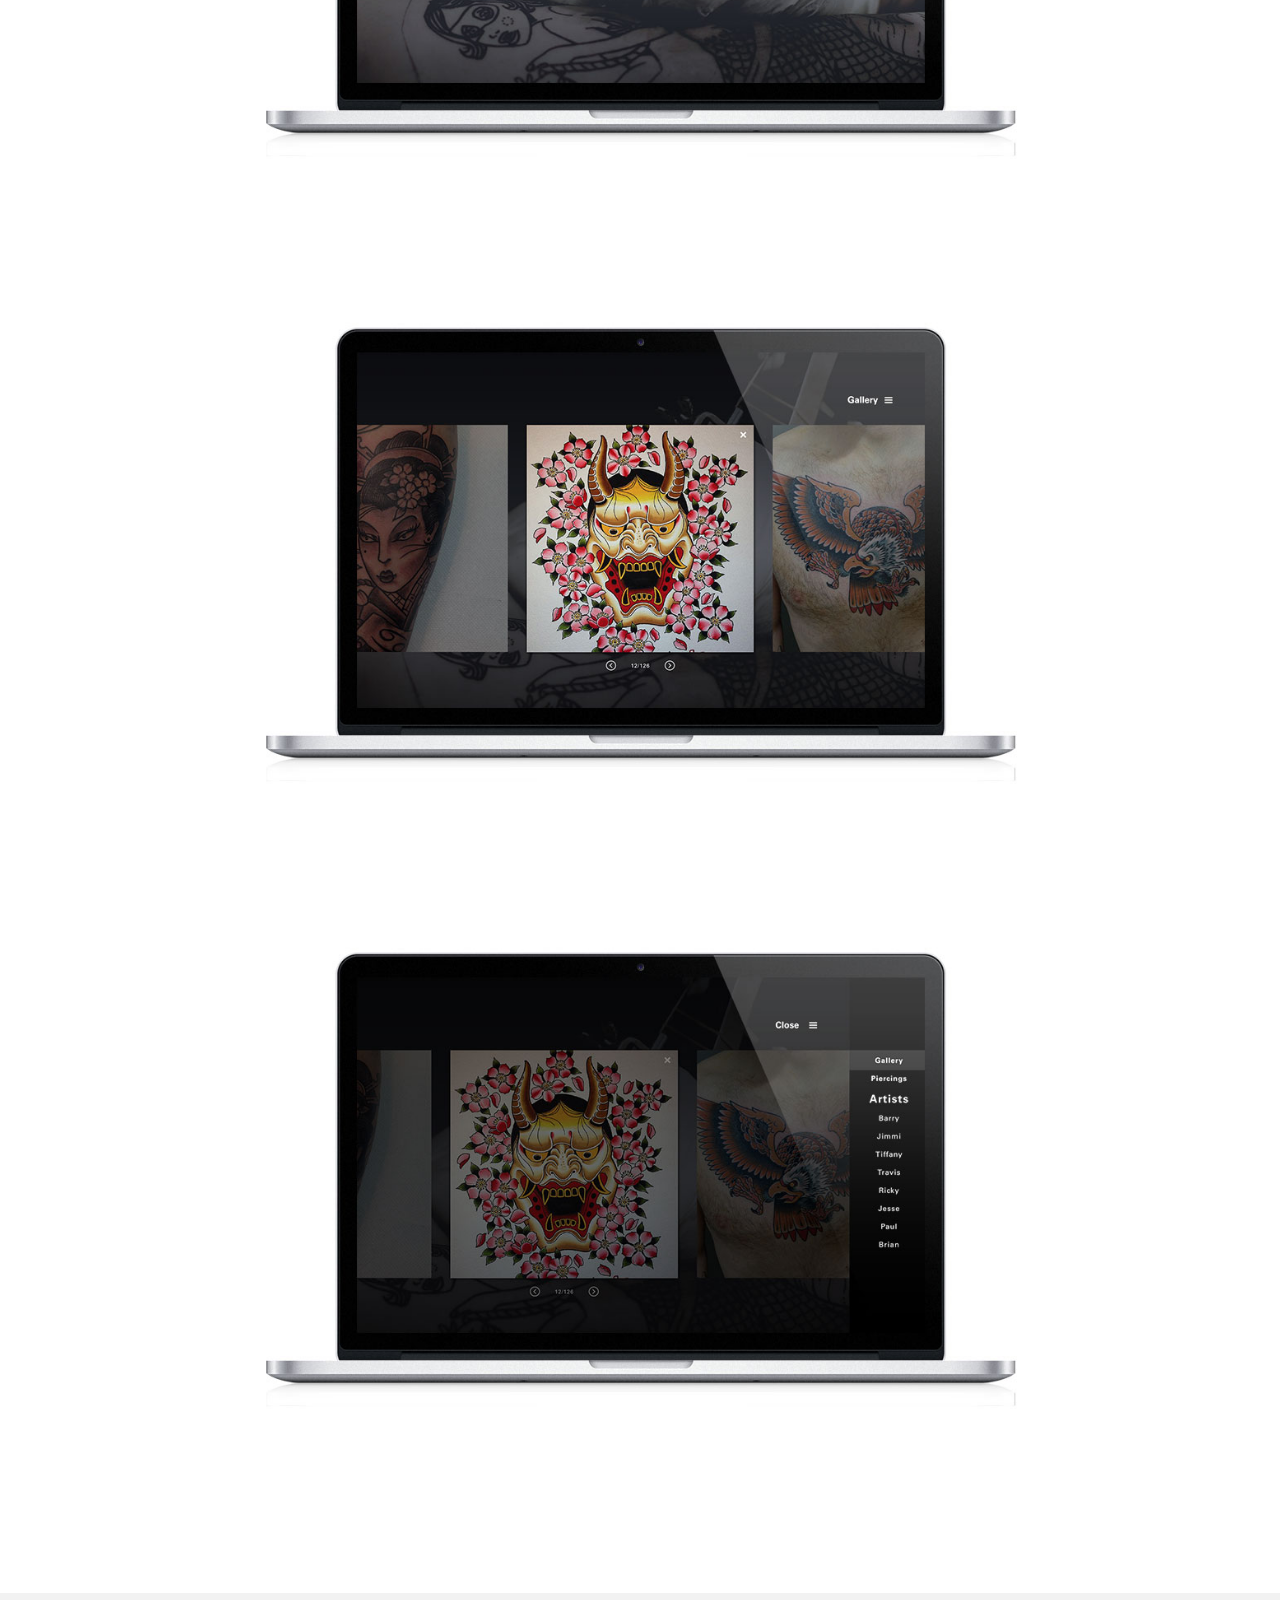
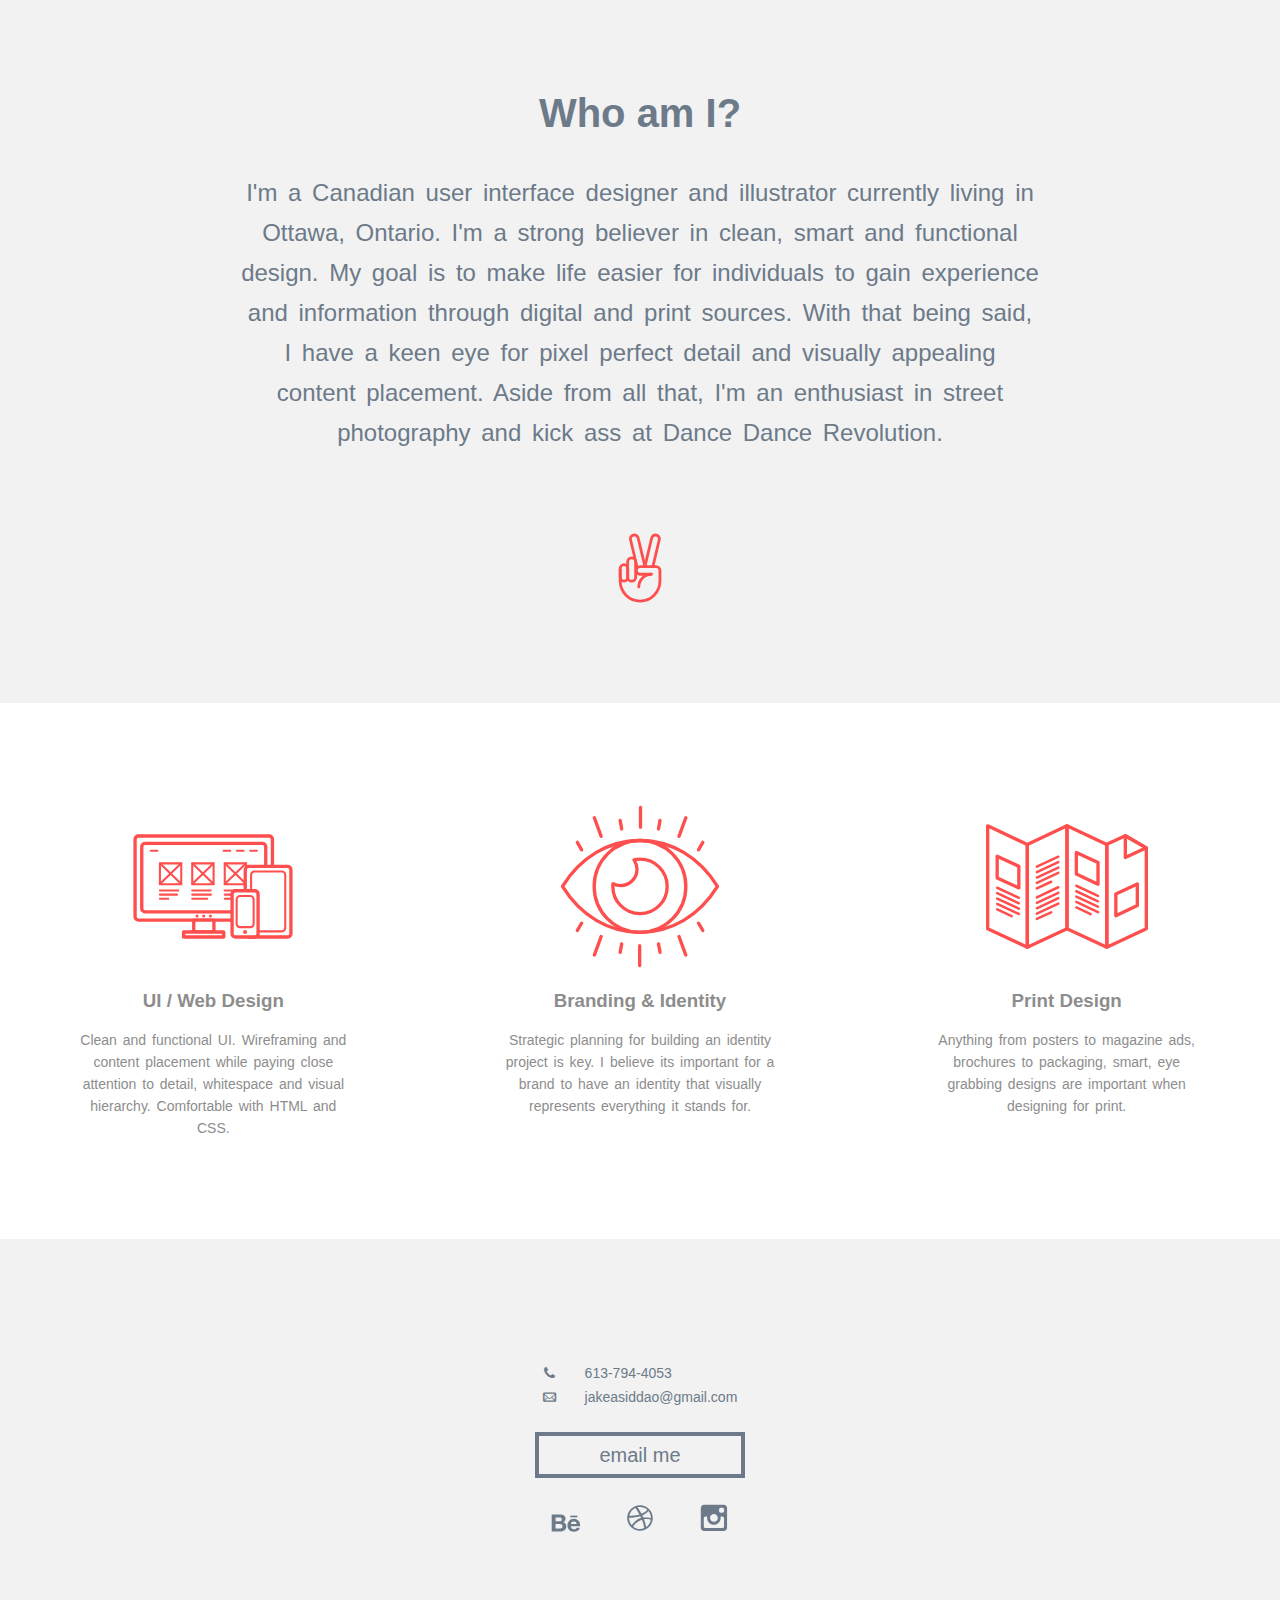
==== commit 4234dbe9: "Redesign" ====
--- a/index.html
+++ b/index.html
@@ -50,7 +50,7 @@
      
         <nav class="nav-top" data-state="collapsed">
                 <ul class="nav-toggle smooth-scroll">
-					<li><a href="#work">what I did</a></li>
+					<li><a href=#work-kriteek>what I did</a></li>
 					<li><a href="#about">who am I</a></li>
 					<li><a href="#footer">get in touch</a></li>
                 </ul>
@@ -81,29 +81,126 @@
         
         </section>
         
-        <div id="work">
-        
-            <div class="work-content">
-            
-                <h2>HANG TIGHT!</h2>
-                
-                <p>I have recently gone through a phase of constantly changing the design of my website. I am currently working on a finalized (I think) redesign at the moment so please hang tight! Thanks for dropping by and take a look at my work on my <a href="https://www.dribbble.com/JakeAsiddao" target="_blank">Dribbble</a> and <a href="https://www.behance.net/JakeAsiddao" target="_blank">Behance</a> pages. Cheers!</p>
+        <div id="work-kriteek">
+        
+            <div class="kriteek">
+            
+                <img src="assets/kriteek/logo.png">
+                
+                <h3>USER INTERFACE DESIGN</h3>
+                
+                <p>A mobile app geared towards design students and young industry workers. An online hub to get together and collaborate by sharing ideas, inspiration, critiques and displaying work. Much like the WIP feature on Behance, Kriteek will allow you to upload current projects and get feedback from other designers. Who doesn't love free constructive criticism?</p>
+                
+            </div>
+        
+        
+        </div>
+        
+                <div id="work-kriteek-2">
+        
+            <div class="kriteek-2">
+                
+                
+                
+                
+            </div>
+        
+        
+        </div>
+        
+                        <div id="work-kriteek-3">
+        
+            <div class="kriteek-3">
+                
+                
+                <img src="assets/kriteek/screenshot-1.jpg">
+                
+            </div>
+        
+        
+        </div>
+        
+                        <div id="work-kriteek-gif">
+        
+            <div class="kriteek-gif">
+                
+                
+                <img src="assets/kriteek/kriteek-1.gif">
+                
+                                <img src="assets/kriteek/kriteek-2.gif">
+                
+            </div>
+        
+        
+        </div>        
+        
+                        <div id="work-kriteek-4">
+        
+            <div class="kriteek-4">
+                
+                <img src="assets/kriteek/icons.jpg">
+                
+            </div>
+        
+        
+        </div>
+        
+         <div id="planet-ink">
+            
+                <img src="assets/planet-ink/planet-ink-logo.png">
+                
+                <h3>WEB DESIGN / BRANDING</h3>
+             
+             <p>Modernized rebrand and web design for Planet Ink, an Ottawa based tattoo palour. The overall key message of this logo is showcase to viewers that this is a professional tattoo establishment that takes time and care in their procedures. Showcasing that they are sophisticated but still hold that classic tattoo parlor atmosphere.</p>
+             
+        </div>
+        
+                <div id="planet-ink-stn">
+            
+                
+             
+        </div>
+        
+        <div id="planet-ink-2">
+            
+                <img src="assets/planet-ink/logo-progress.jpg">
+                
+             
+        </div>
+        
+        <div id="planet-ink-3">
+            
+                
+             
+        </div>
+        
+         <div id="planet-ink-4">
+             
+            <div class="screen-list">
+             
+                <ul>
+                
+                <li><img src="assets/planet-ink/screen-1.jpg"></li>
+                <li><img src="assets/planet-ink/screen-2.jpg"></li>
+                <li><img src="assets/planet-ink/screen-3.jpg"></li>
+             
+             
+            </ul>   
+                
+                </div>
+             
+        </div>
+                
+            
+        <div id="about">
+            
+            <div class="about-content">
+        
+            <h2>Who am I?</h2>
+            
+            <p class="me">I'm a Canadian user interface designer and illustrator currently living in Ottawa, Ontario. I'm a strong believer in clean, smart and functional design. My goal is to make life easier for individuals to gain experience and information through digital and print sources. With that being said, I have a keen eye for pixel perfect detail and visually appealing content placement. Aside from all that, I'm an enthusiast in street photography and kick ass at Dance Dance Revolution. </p>
                 
                 <img src="assets/peace-icon.svg">
-            
-            </div>
-        
-        </div>
-        
-       
-            
-        <div id="about">
-            
-            <div class="about-content">
-        
-            <h2>Who am I?</h2>
-            
-            <p class="me">I'm a Canadian user interface designer and illustrator currently living in Ottawa, Ontario. I'm a strong believer in clean, smart and functional design. My goal is to make life easier for individuals to gain experience and information through digital and print sources. With that being said, I have a keen eye for pixel perfect detail and visually appealing content placement. Aside from all that, I'm an enthusiast in street photography and kick ass at Dance Dance Revolution. </p>
             
             
             </div>
--- a/css/main.css
+++ b/css/main.css
@@ -216,30 +216,51 @@
 background:#ff0;
 }
 
-#work {
+/* WORK =====================================*/
+
+#work-kriteek {
 max-width: 100%;
 background-color: #white;
 }
 
-.work-content{  
+.kriteek{  
 margin: 0 auto;
 padding: 100px 0;
 max-width: 80%;
 }
 
-.work-content h2{
-margin: 0 auto;
-width: 100%;
-padding-bottom: 40px;
+.kriteek img {
+text-align: center;
+display: block;
+margin: 0 auto;
+width: 240px;
+margin-bottom: 20px;
+}
+
+.kriteek h2{
+margin: 0 auto;
+width: 100%;
+padding-bottom: 20px;
 font-family: 'lato',sans-serif;
 font-weight: 800;
 text-align: center;    
-color: #ff4e4e;
-font-size: 24px;
-}
-
-.work-content p{
-color: #8d8d8d;
+color: #00bfb3;
+font-size: 28px;
+}
+
+.kriteek h3 {
+margin: 0 auto;
+width: 100%;
+padding-bottom: 20px;
+font-family: 'lato',sans-serif;
+font-weight: 600;
+text-align: center;    
+color: #98a0a8;
+font-size: 14px;   
+}
+
+.kriteek p{
+color: #98a0a8;
 font-family: 'lato',sans-serif;
 line-height: 28px;
 font-weight: 400;
@@ -248,30 +269,215 @@
 text-align: center;   
 }
 
-.work-content a{
-text-decoration: none;
-color: #ff4e4e;
-opacity: 1;
-}
-
-.work-content img {
-margin: 0 auto;
-display: block;
-width: 70px;
-padding-top: 40px;
-}
-
-.work-content img:hover {
-transform: rotateZ(14deg);
-transition: all 100ms linear;
-}
-
-.work-content a:hover{
-text-decoration: none;
-opacity: .4;
-transition: all 100ms linear;
-}
-
+/* kriteek-2 ================== */
+
+#work-kriteek-2 {
+max-width: 100%;
+background-color: #f5f5f5;
+}
+
+.kriteek-2{  
+background: url("../assets/kriteek/bg-1.jpg")  no-repeat center center;
+background-size: cover;
+width: 100%;
+height: 20rem;
+}
+
+
+.kriteek-2 h3 {
+margin: 0 auto;
+width: 100%;
+padding-bottom: 20px;
+font-family: 'lato',sans-serif;
+font-weight: 400;
+text-align: center;    
+color: #98a0a8;
+font-size: 14px;   
+}
+
+.kriteek-2 p{
+color: #98a0a8;
+font-family: 'lato',sans-serif;
+line-height: 28px;
+font-weight: 400;
+margin-top: 0;
+font-size: 16px;
+text-align: center;   
+}
+
+/* kriteek-3 ================== */
+
+#work-kriteek-3 {
+max-width: 100%;
+background-color: white;
+}
+
+.kriteek-3 h3 {
+margin: 0 auto;
+width: 100%;
+padding-top: 100px;
+padding-bottom: 20px;
+font-family: 'lato',sans-serif;
+font-weight: 400;
+text-align: center;    
+color: #98a0a8;
+font-size: 14px;   
+}
+
+.kriteek-3 img {
+ width: 300px;
+display: block;
+margin: 0 auto;
+padding-top: 100px;
+padding-bottom: 100px;
+}
+
+/* kriteek-gif ================== */
+
+#work-kriteek-gif {
+background-color: #f0f0f0;    
+}
+
+.kriteek-gif {
+ padding: 100px 0;   
+}
+
+.kriteek-gif img {
+padding: 40px 0;
+margin: 0 auto;
+display: block;
+width: 350px;
+}
+
+/* kriteek-4 ================== */
+
+#work-kriteek-4 {
+max-width: 100%;
+background-color: #00bfb3;
+}
+
+.kriteek-4 h3 {
+margin: 0 auto;
+width: 100%;
+padding-top: 100px;
+padding-bottom: 20px;
+font-family: 'lato',sans-serif;
+font-weight: 400;
+text-align: center;    
+color: #98a0a8;
+font-size: 14px;   
+}
+
+.kriteek-4 img {
+ width: 200px;
+display: block;
+margin: 0 auto;
+padding-top: 100px;
+padding-bottom: 100px;
+}
+
+/* planet-ink ================== */
+
+#planet-ink {
+max-width: 100%;
+background-color: #white;
+}
+
+#planet-ink {  
+margin: 0 auto;
+padding: 100px 0;
+max-width: 80%;
+}
+
+#planet-ink img {
+text-align: center;
+display: block;
+margin: 0 auto;
+width: 240px;
+margin-bottom: 20px;
+}
+
+#planet-ink h2{
+margin: 0 auto;
+width: 100%;
+padding-bottom: 20px;
+font-family: 'lato',sans-serif;
+font-weight: 800;
+text-align: center;    
+color: #00bfb3;
+font-size: 28px;
+}
+
+#planet-ink h3 {
+margin: 0 auto;
+width: 100%;
+padding-bottom: 20px;
+font-family: 'lato',sans-serif;
+font-weight: 600;
+text-align: center;    
+color: #98a0a8;
+font-size: 14px;   
+}
+
+#planet-ink p{
+color: #98a0a8;
+font-family: 'lato',sans-serif;
+line-height: 28px;
+font-weight: 400;
+margin-top: 0;
+font-size: 16px;
+text-align: center;   
+}
+
+/* planet-ink-stn ================== */
+
+#planet-ink-stn{  
+background: url("../assets/planet-ink/stationary.jpg")  no-repeat center center;
+background-size: cover;
+width: 100%;
+height: 20rem;
+}
+
+/* planet-ink-2 ================== */
+
+#planet-ink-2{
+background-color: white;   
+}
+
+#planet-ink-2 img {
+ width: 300px;
+display: block;
+margin: 0 auto;
+padding-top: 100px;
+padding-bottom: 100px;
+}
+
+/* planet-ink-3 ================== */
+
+#planet-ink-3{  
+background: url("../assets/planet-ink/bg-1.jpg")  no-repeat center center;
+background-size: cover;
+width: 100%;
+height: 20rem;
+}
+
+/* planet-ink-4 ================== */
+
+#planet-ink-4 img{
+width: 300px
+}
+
+.screen-list ul {
+padding: 100px 0px;    
+}
+
+.screen-list li{
+text-align: center;
+padding: 40px 0px;
+}
+
+
+/* ABOUT ====================================*/
 
 #about {
 max-width:100%;
@@ -313,6 +519,18 @@
 
 #about p {
 color: #6C7A89;    
+}
+
+#about img {
+margin: 0 auto;
+display: block;
+width: 70px;
+padding-top: 40px;    
+}
+
+#about img:hover {
+transform: rotateZ(14deg);
+transition: all 100ms linear;
 }
 
 .focus-content{
@@ -568,50 +786,129 @@
 padding-top: 10px;
 }
     
+/* WORK ================= */
+    
 #work {
 max-width: 100%;
 background-color: #white;
 }
 
-.work-content{  
+.kriteek img {
+padding-top: 100px;  
+}
+
+.kriteek{  
 margin: 0 auto;
 padding: 100px 0;
 max-width: 800px;
 }
 
-.work-content h2{
+.kriteek h2{
 margin: 0 auto;
 width: 60%;
-padding-bottom: 40px;
+padding-bottom: 20px;
 font-family: 'lato',sans-serif;
 font-weight: 800;
 text-align: center;    
-color: #ff4e4e;
 font-size: 40px;
 }
 
-.work-content p{
-color: #8d8d8d;
-font-family: 'lato',sans-serif;
-line-height: 40px;
+.kriteek p{
+color: #98a0a8;
+font-family: 'lato',sans-serif;
+line-height: 28px;
 font-weight: 400;
 margin-top: 0;
-font-size: 24px;
-text-align: center;   
-}
-
-.work-content a{
+font-size: 16px;
+text-align: center;
+padding-bottom: 100px;  
+}
+
+.kriteek a{
 text-decoration: none;
 color: #ff4e4e;
 opacity: 1;
 }
 
-.work-content img {
-margin: 0 auto;
-display: block;
-width: 70px;
-padding-top: 40px;
-}
+.kriteek img {
+margin: 0 auto;
+display: block;
+width: 240px;
+padding-bottom: 20px;
+}
+    
+.kriteek-2{  
+background: url("../assets/kriteek/bg-1.jpg")  no-repeat center center fixed;
+background-size: cover;
+width: 100%;
+height: 30rem;
+}
+    
+.kriteek-3 img {
+ width: 600px;
+display: block;
+margin: 0 auto;
+padding-bottom: 200px;
+padding-top: 200px;
+}
+
+
+.kriteek-4 img {
+ width: 300px;
+display: block;
+margin: 0 auto;
+padding-top: 200px;
+padding-bottom: 200px;
+}
+    
+#planet-ink img {
+text-align: center;
+display: block;
+margin: 0 auto;
+width: 240px;
+margin-bottom: 20px;
+padding-top: 100px;
+}
+    
+#planet-ink{  
+margin: 0 auto;
+padding: 100px 0;
+max-width: 800px;
+}
+    
+#planet-ink p{
+color: #98a0a8;
+font-family: 'lato',sans-serif;
+line-height: 28px;
+font-weight: 400;
+margin-top: 0;
+font-size: 16px;
+text-align: center;
+padding-bottom: 100px;  
+}
+    
+#planet-ink-stn{  
+background: url("../assets/planet-ink/stationary.jpg")  no-repeat center center;
+background-size: cover;
+width: 100%;
+height: 50rem;
+}
+    
+#planet-ink-2 img {
+ width: 600px;
+display: block;
+margin: 0 auto;
+padding-top: 200px;
+padding-bottom: 200px;
+}
+    
+#planet-ink-3{  
+background: url("../assets/planet-ink/bg-1.jpg")  no-repeat center center fixed;
+background-size: cover;
+width: 100%;
+height: 30rem;
+}
+
 
 
 .focus-content{
@@ -695,6 +992,32 @@
 }
     
     
+.kriteek-3 img {
+ width: 1000px;
+display: block;
+margin: 0 auto;
+padding-bottom: 200px;
+padding-top: 200px;
+}
+    
+/* kriteek-gif ================== */
+
+#work-kriteek-gif {
+background-color: #f0f0f0;    
+}
+
+.kriteek-gif {
+ padding: 100px 0;   
+}
+
+.kriteek-gif img {
+padding: 60px 0;
+margin: 0 auto;
+display: block;
+width: 800px;
+}
+    
+    
 .focus{
 text-align: center;
 }
@@ -745,6 +1068,22 @@
 color: black;
 }
     
+#planet-ink-4 img{
+width: 800px;
+}
+
+
+.screen-list ul {
+padding: 100px 0px;
+margin: auto;
+
+}
+
+.screen-list li{
+text-align: center;
+padding: 60px 0px;
+}
+    
     
 #about .me {
 color: #6C7A89 !important;
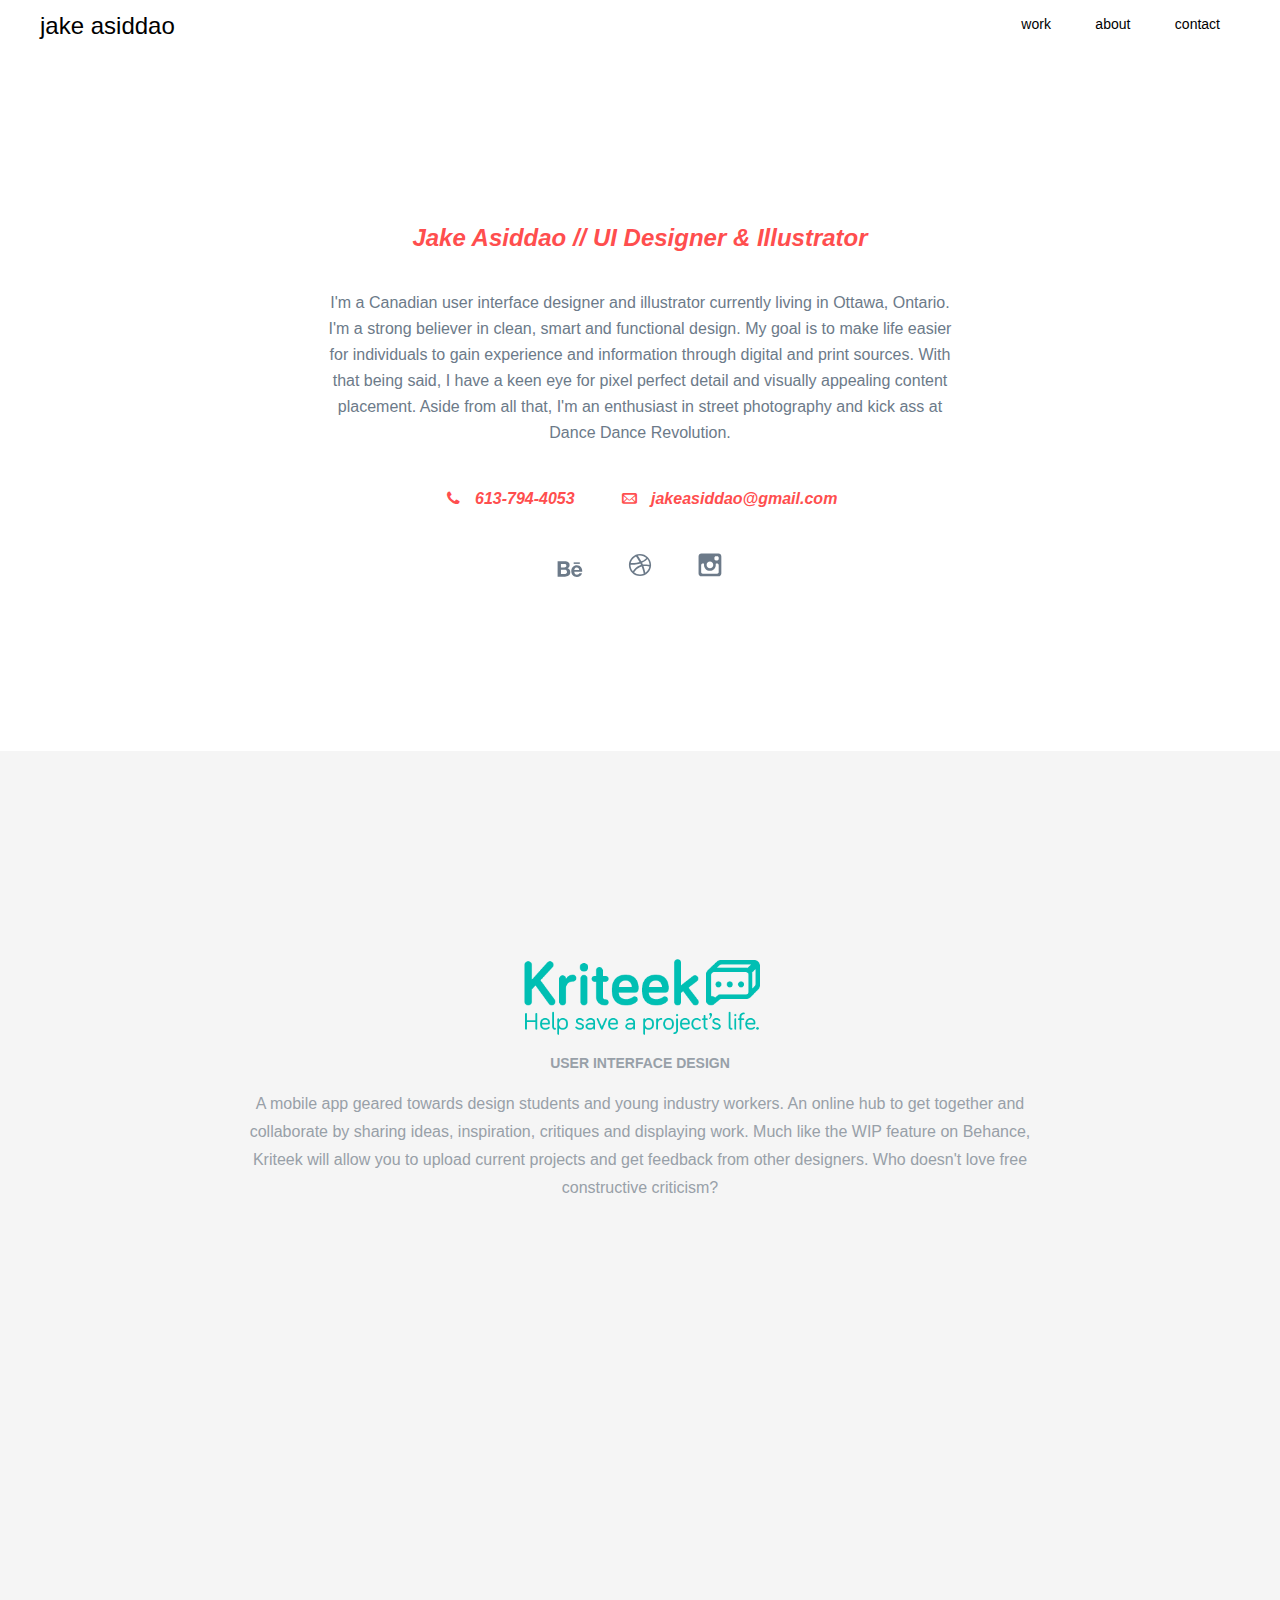
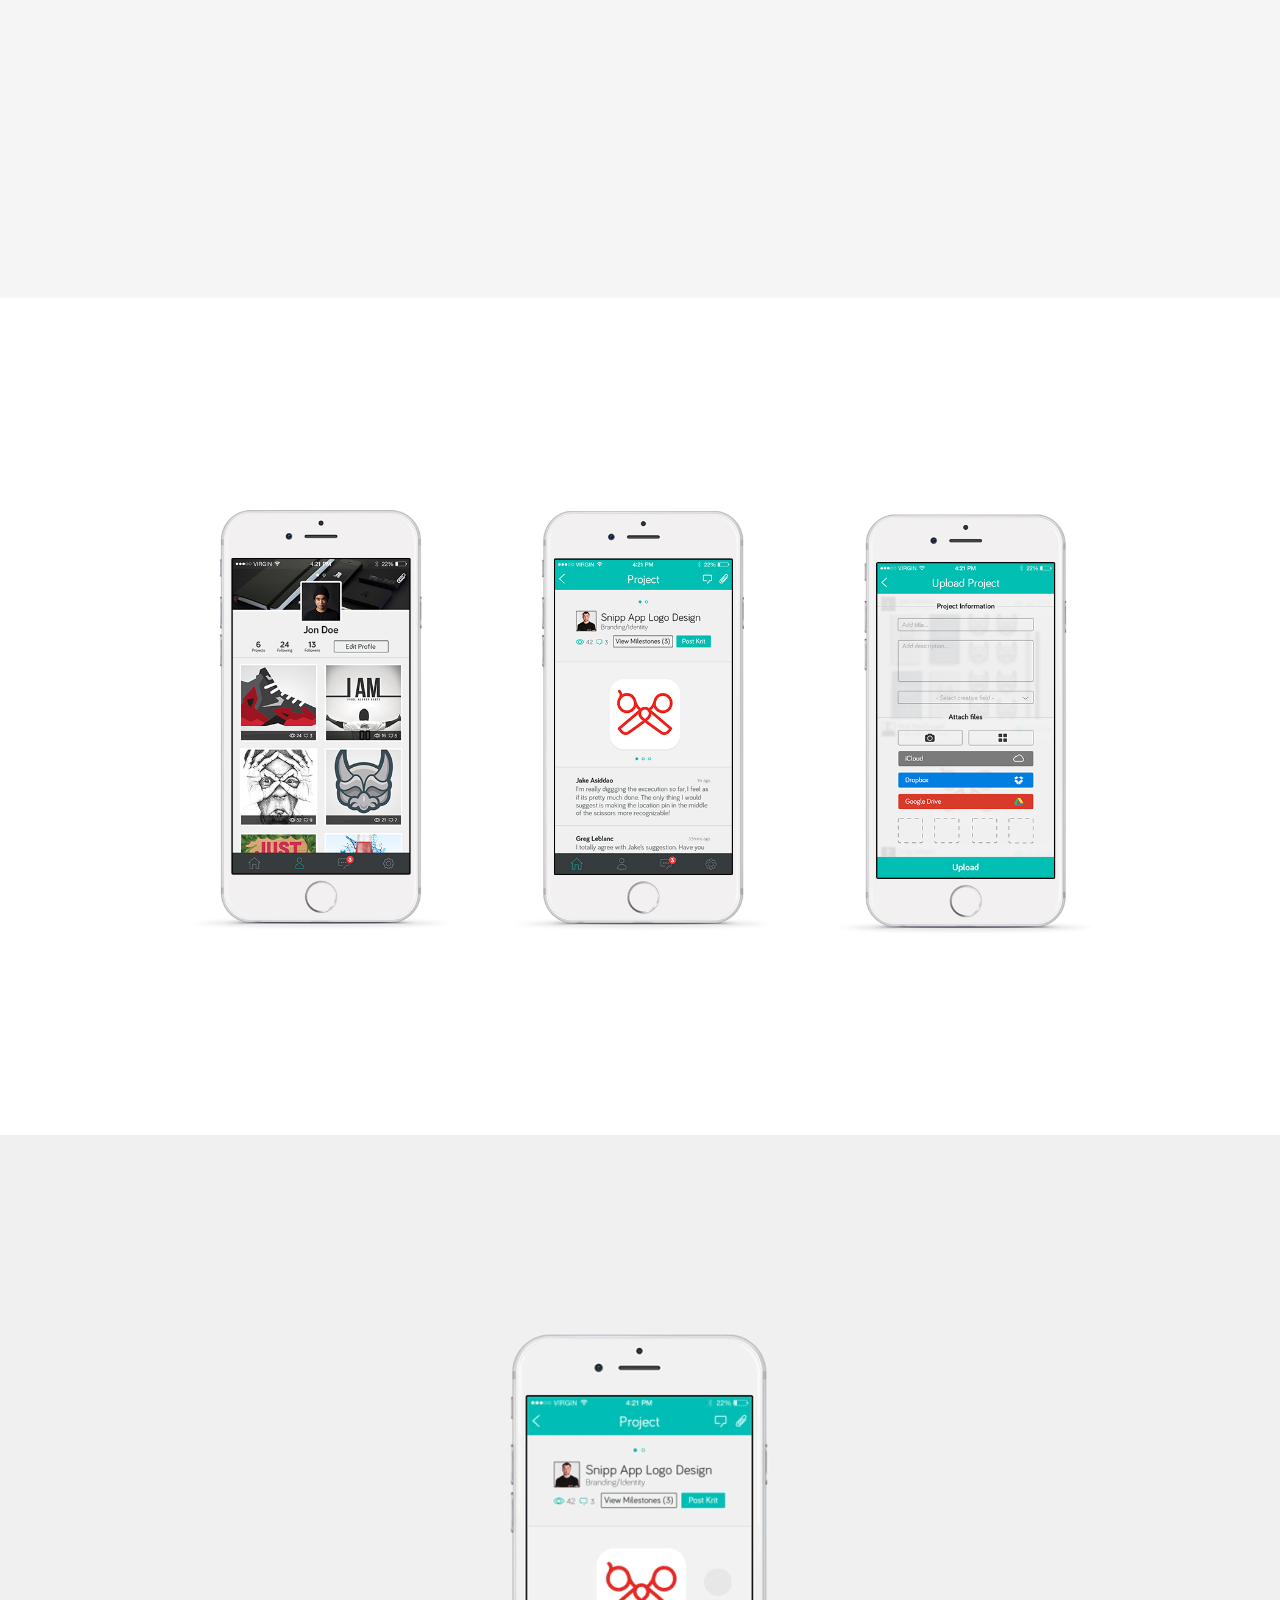
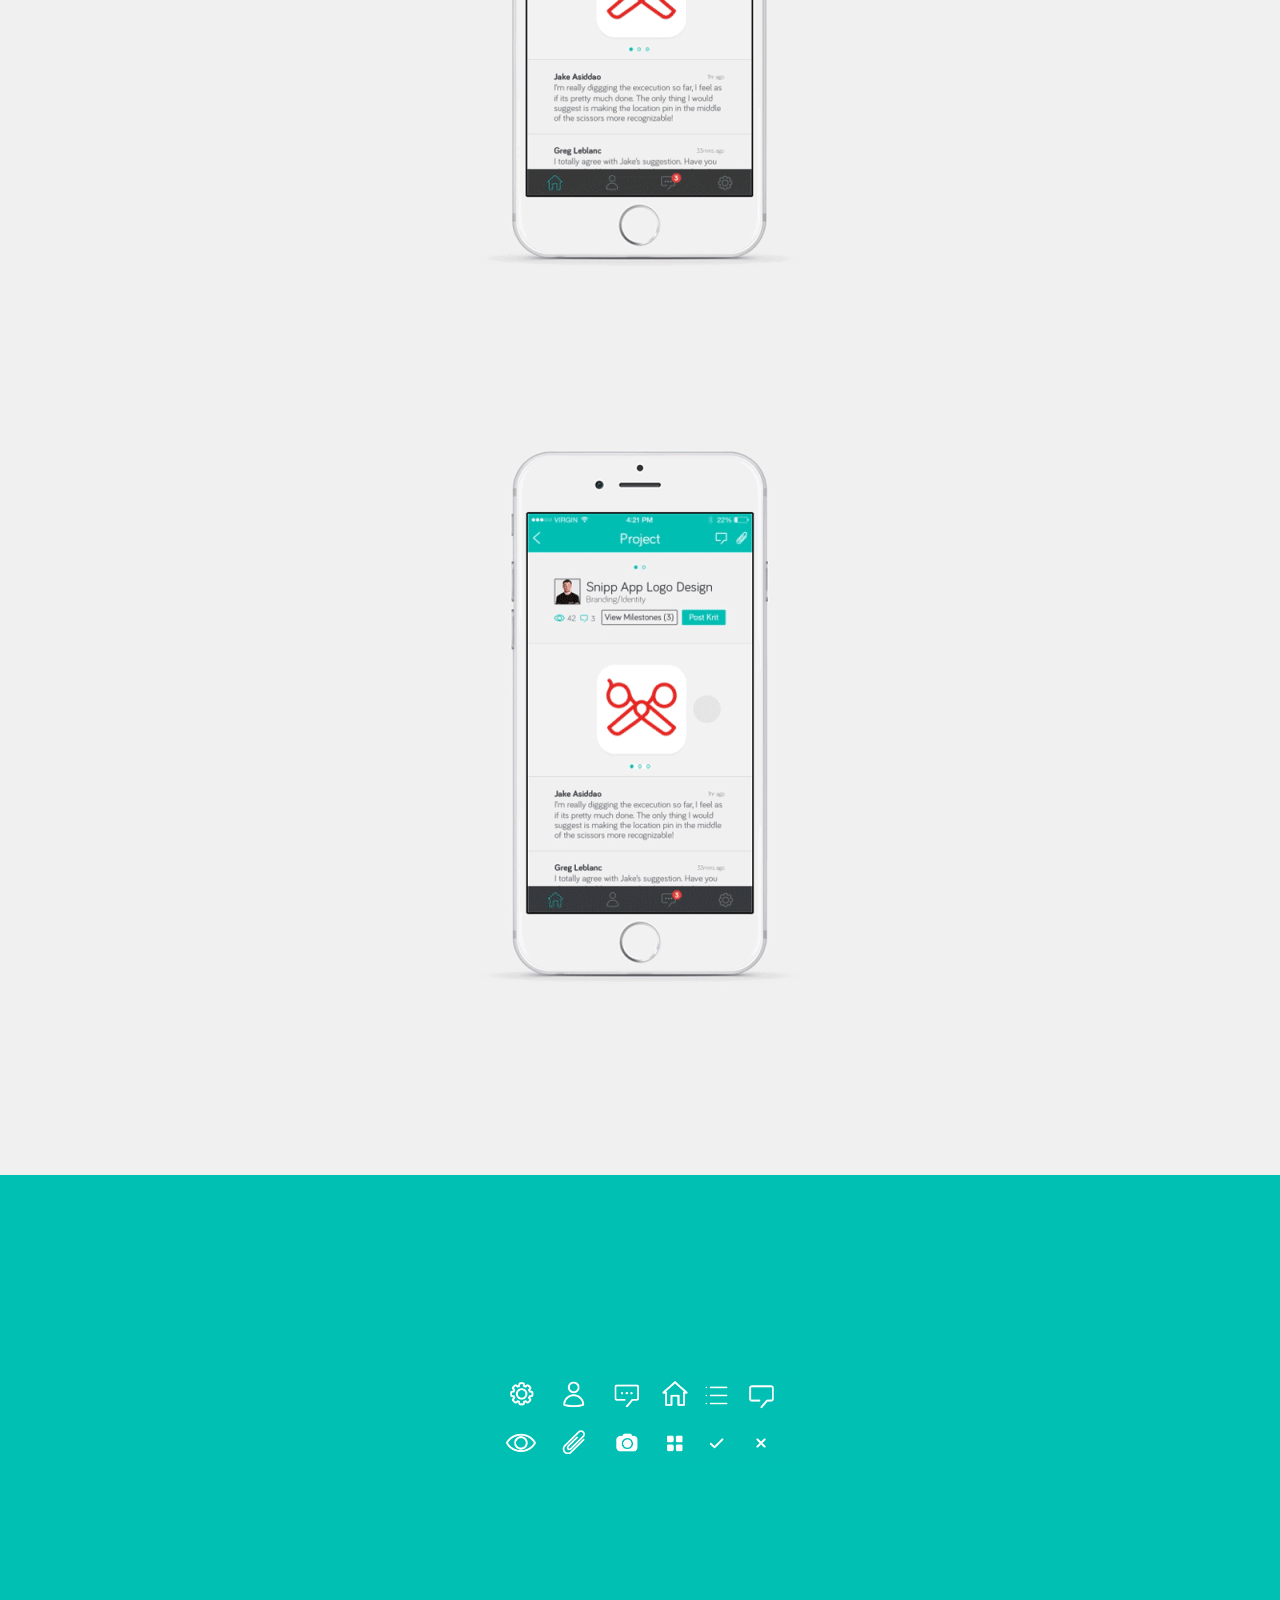
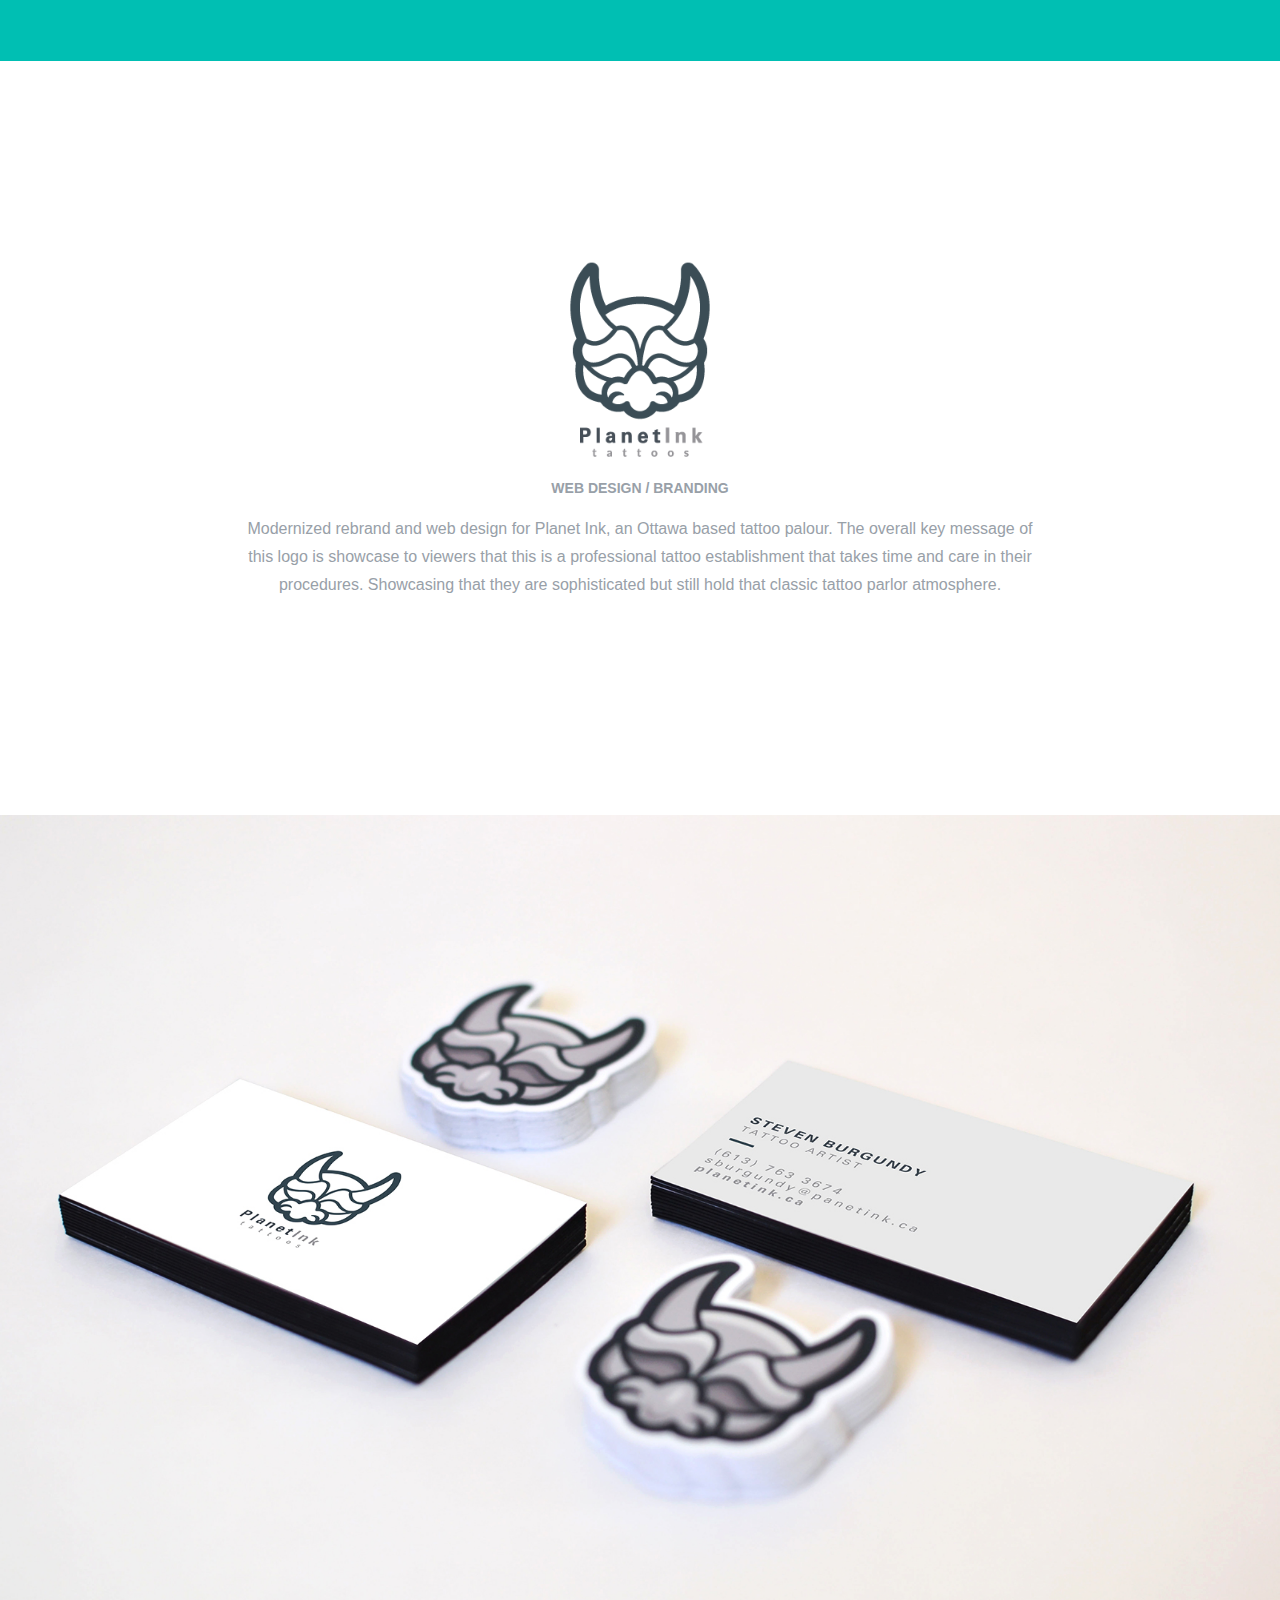
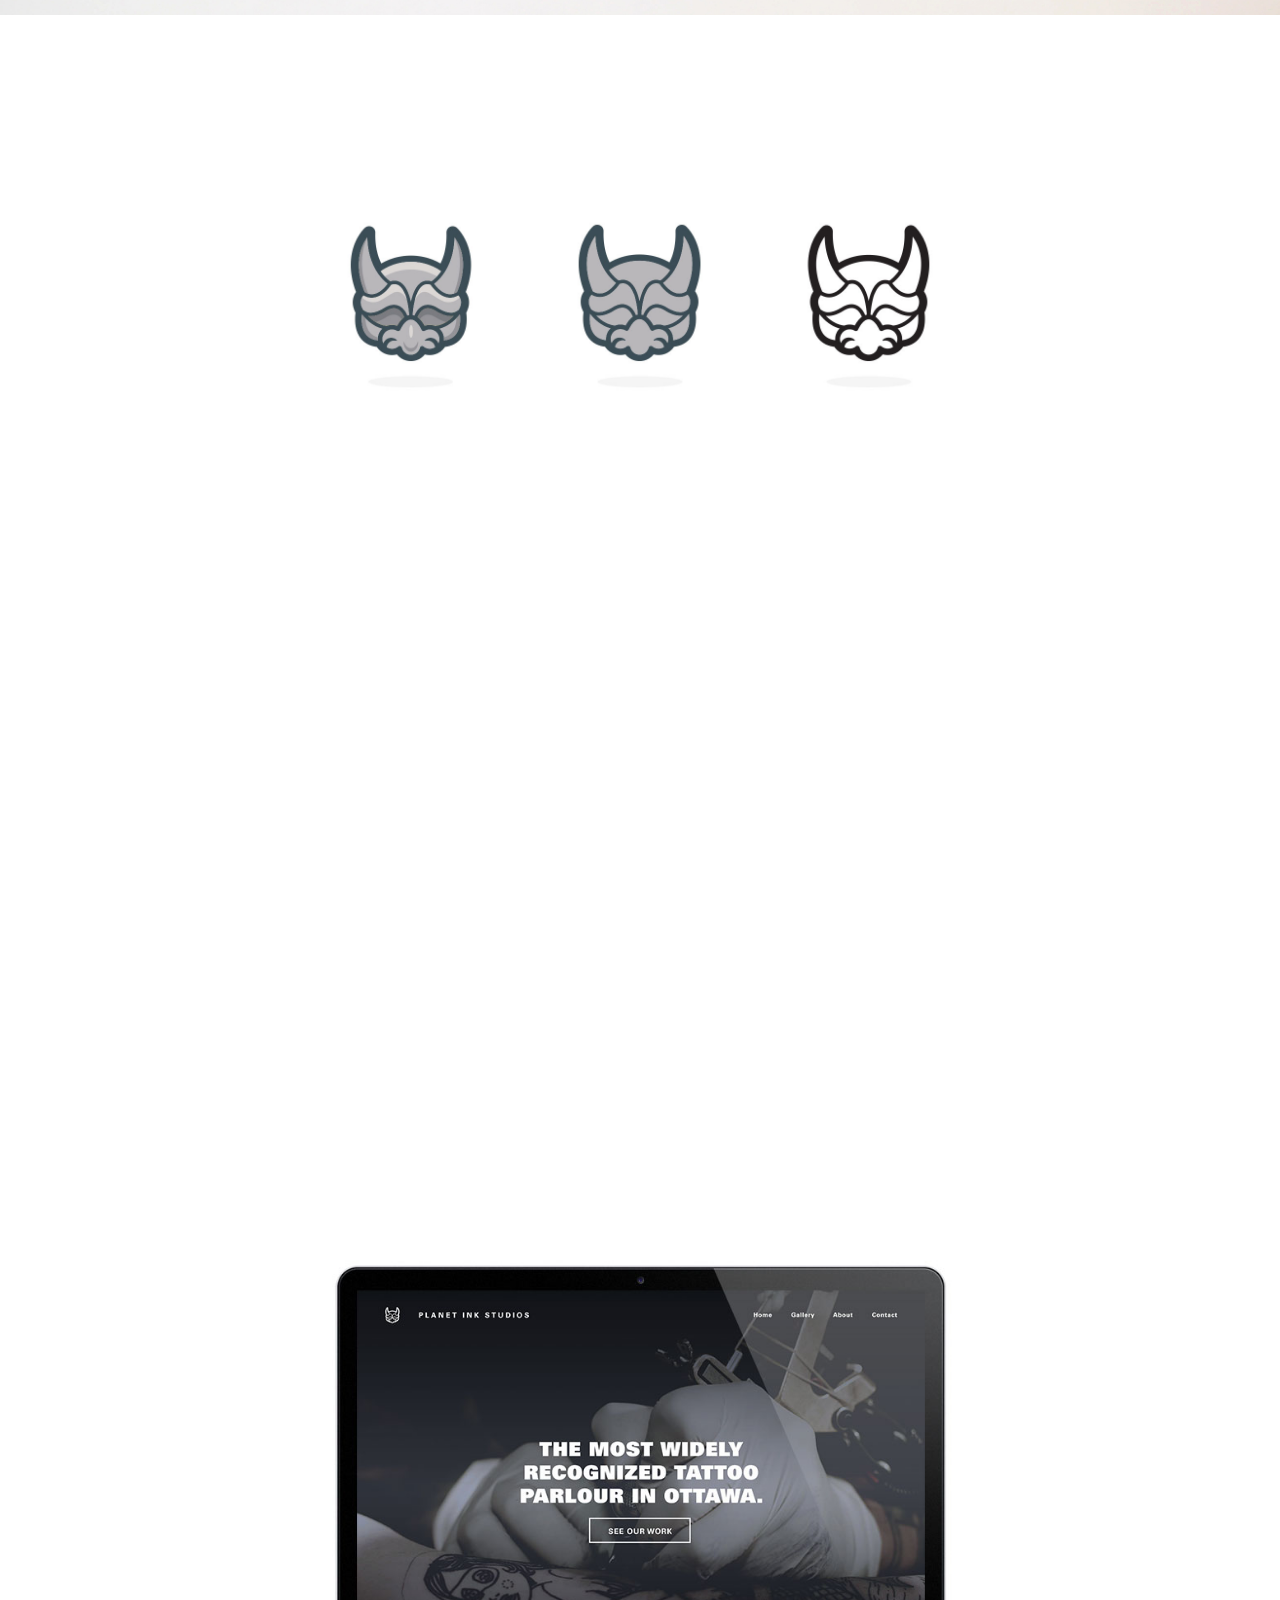
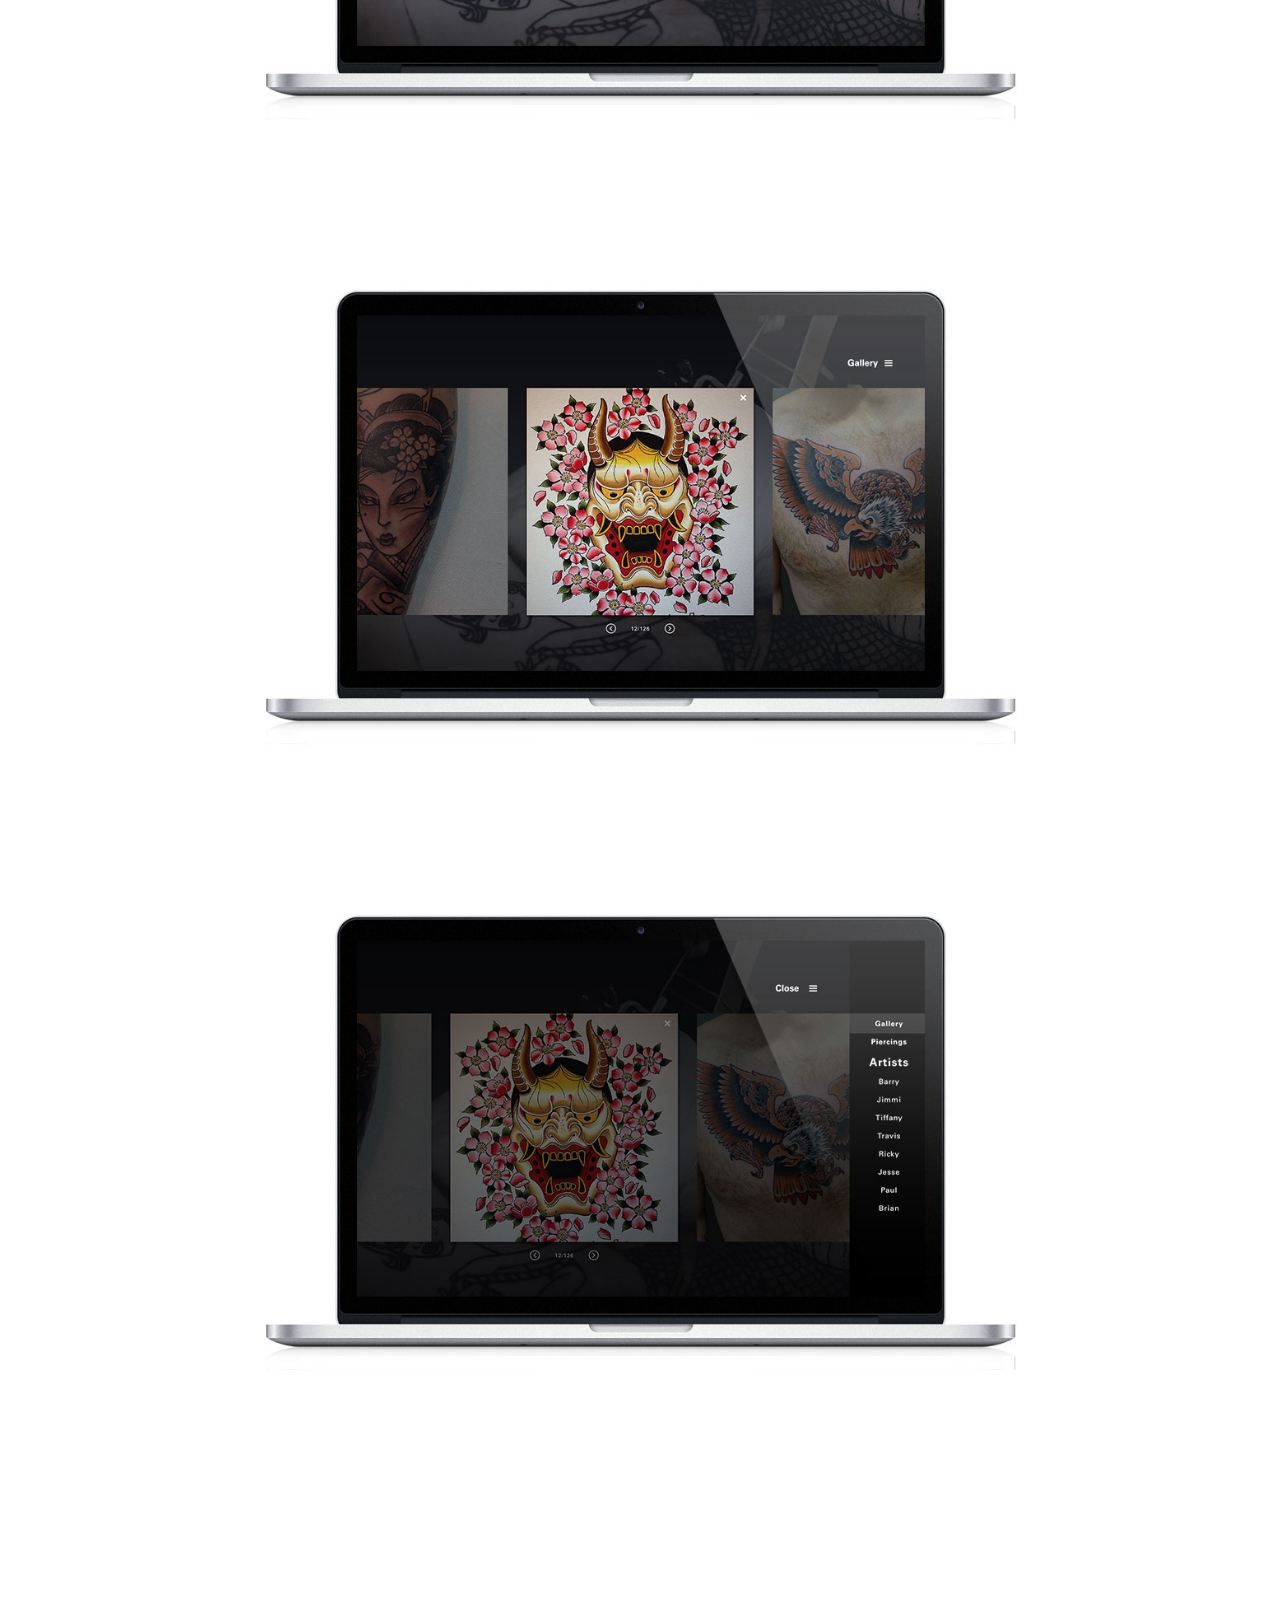
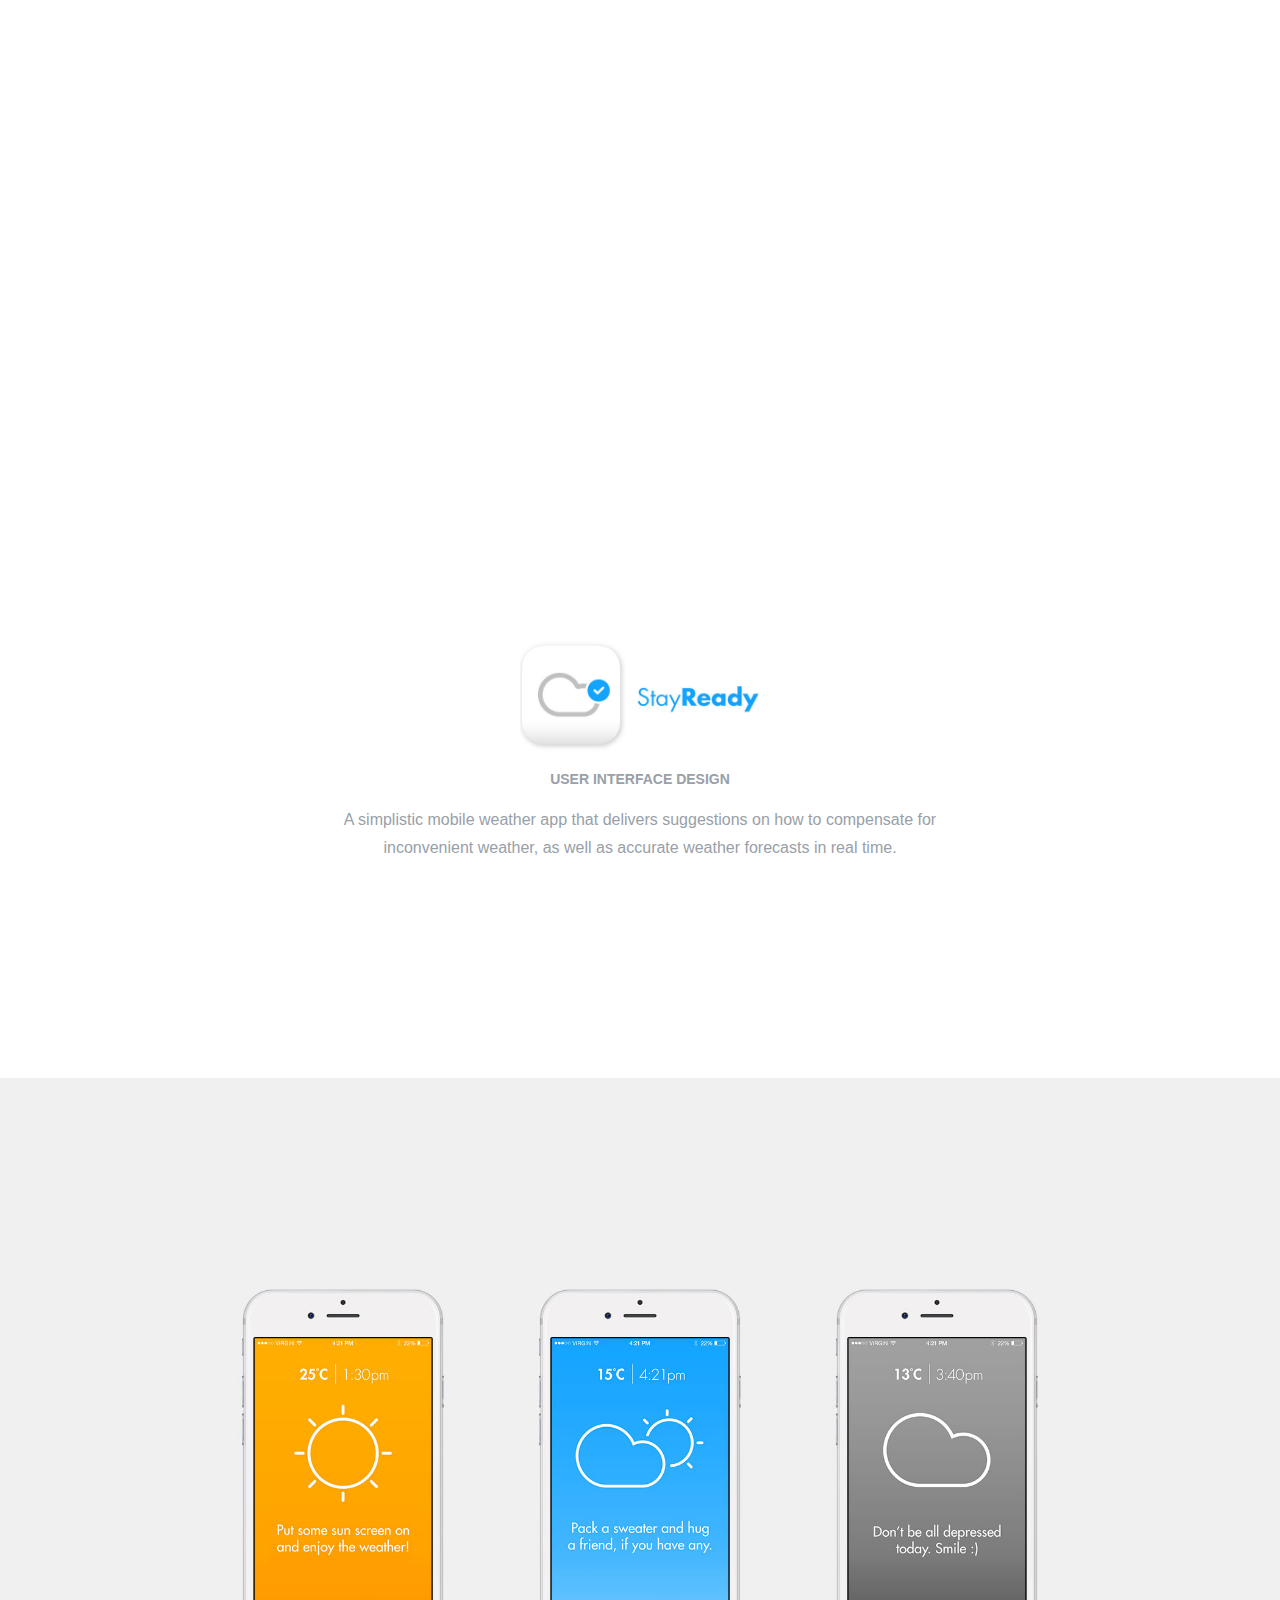
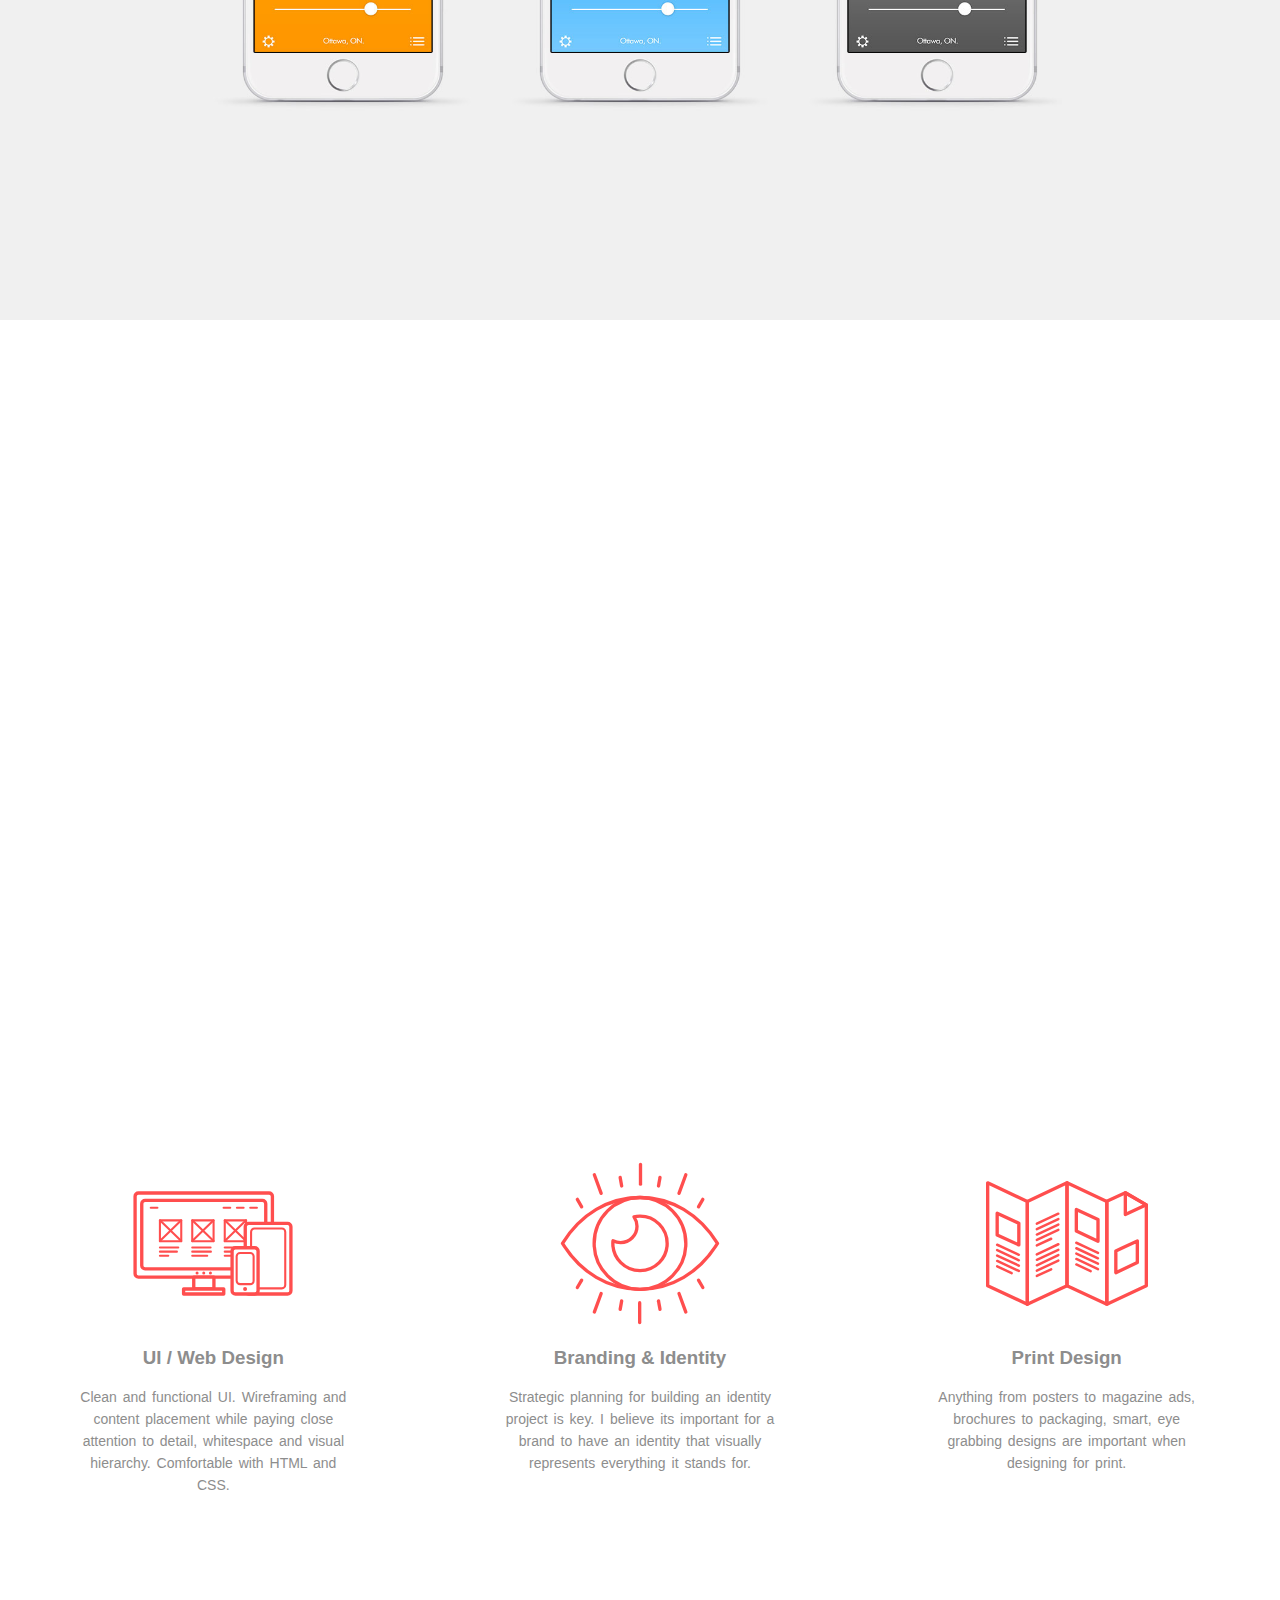
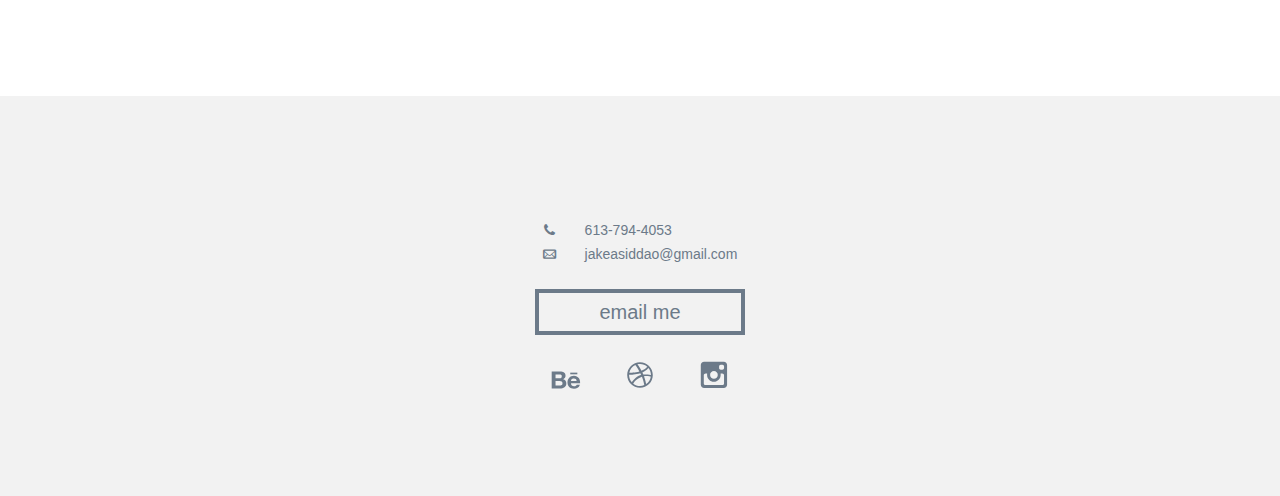
==== commit ce7a44e5: "css/html/banner" ====
--- a/index.html
+++ b/index.html
@@ -50,9 +50,9 @@
      
         <nav class="nav-top" data-state="collapsed">
                 <ul class="nav-toggle smooth-scroll">
-					<li><a href=#work-kriteek>what I did</a></li>
-					<li><a href="#about">who am I</a></li>
-					<li><a href="#footer">get in touch</a></li>
+					<li><a href=#work-kriteek>work</a></li>
+					<li><a href="#about">about</a></li>
+					<li><a href="#footer">contact</a></li>
                 </ul>
                     
                     <div class="social-nav">
@@ -70,16 +70,37 @@
             
             </div>
         
-        <section class="banner">
-            
-            <nav class="banner-content">
-                <h1>CREATOR<br>OF <i class="bold">THINGS</i></h1>
-                <p>SCROLL DOWN TO SEE MY WORK</p>
-                <img class='arrow' src="assets/arrow.svg" alt="">
-                
-            </nav>
-        
-        </section>
+        <div id="banner">
+            
+            <div class="banner-content">
+                <h1><i>Jake Asiddao // UI Designer & Illustrator</i></h1>
+                
+                <p>I'm a Canadian user interface designer and illustrator currently living in Ottawa, Ontario. I'm a strong believer in clean, smart and functional design. My goal is to make life easier for individuals to gain experience and information through digital and print sources. With that being said, I have a keen eye for pixel perfect detail and visually appealing content placement. Aside from all that, I'm an enthusiast in street photography and kick ass at Dance Dance Revolution.</p>
+                
+                <div class="contact">
+            
+                    <ul>
+                        <li><i class="icon-phone"></i>613-794-4053</li>
+                        <li><i class="icon-mail"></i>jakeasiddao@gmail.com</li>
+                    </ul>
+                    
+                </div>
+                
+                                <div class="social">
+                
+                <ul>
+                    
+                        <li><a href="https://www.behance.net/JakeAsiddao" target="_blank"><img src="assets/social/footer-behance-01.svg"></a></li>
+                        <li><a href="https://www.dribbble.com/JakeAsiddao" target="_blank"><img src="assets/social/footer-dribbble-ball-mark.svg"></a></li>
+                        <li><a href="https://www.instagram.com/vsiddvo" target="_blank"><img src="assets/social/footer-instagram-01.svg"></a></li>
+                    
+                    </ul>
+                
+                </div>
+                
+            </div>
+        
+        </div>
         
         <div id="work-kriteek">
         
@@ -189,11 +210,48 @@
                 
                 </div>
              
-        </div>
-                
+            <div id="planet-ink-sketches">
+            
+                
+             
+        </div>
+             
+        </div>
+        
+        <div id="stayready">
+        
+            <img src="assets/stayready/logo.jpg">
+                
+                <h3>USER INTERFACE DESIGN</h3>
+             
+             <p>A simplistic mobile weather app that delivers suggestions on how to compensate for inconvenient weather, as well as accurate weather forecasts in real time.</p>
+            
+        </div>
+        
+        <div id="work-stayready">
+        
+            <div class="stayready">
+                
+                <img src="assets/stayready/3-mocks.jpg">
+                
+            </div>
+                    
+        </div>
+        
+        <div id="work-stayready-bg-screen">
+        
+        
+        
+        </div>
+        
+        
+         
             
         <div id="about">
-            
+        </div>
+
+            <!-- 
+
             <div class="about-content">
         
             <h2>Who am I?</h2>
@@ -206,6 +264,8 @@
             </div>
             
         </div>
+
+            -->
         
                    <div class="focus grid">
                        
--- a/css/main.css
+++ b/css/main.css
@@ -37,15 +37,17 @@
 
 header {
 height:50px;
-background-color:#fff;
+background-color:rgba(255, 255, 255, 0.95);
 position:fixed;
 width:100%;
 z-index: 300000;
-margin-top: -20px;
+/*
 -webkit-box-shadow: 0px 2px 5px 1px rgba(0,0,0,0.1);
 -moz-box-shadow: 0px 2px 5px 1px rgba(0,0,0,0.1);
 box-shadow: 0px 2px 5px 1px rgba(0,0,0,0.1);
-}
+*/
+}
+
 
 
 
@@ -149,6 +151,7 @@
 transition: all 250ms linear;
 }
 
+/*
 .banner {
 background: url("../assets/banner-2.jpg")  no-repeat center center fixed;
 -webkit-background-size: cover;
@@ -158,14 +161,30 @@
 width: 100%;
 height: 32rem;
 }
+*/
+
+#banner {
+width: 100%;
+;
+}
 
 .banner-content {
-display: block;
+padding-top: 150px;
+display: block;
+width: 80%;
+margin: 0 auto;
+padding-bottom: 150px;
 }
 
 h1 {
-padding-top: 6em;
-text-align: center;
+text-align: center;
+font-size: 24px;
+font-family: 'lato', 'helvetica', sans-serif;
+font-weight: 800;
+text-align: center;
+color: #ff4e4e;
+font-style: italic;
+margin-bottom: 40px;
 }
 
 h1 .bold {
@@ -173,32 +192,52 @@
 font-style: italic;
 }
 
-.banner-content h1 {
-font-size: 40px;
-font-family: 'lato', 'helvetica', sans-serif;
-font-weight: 100;
-text-align: center;
-color: white;
-letter-spacing: 3px;
-word-spacing: 3px;
-margin-top:20px;
-}
-
 .banner-content p{
- color: rgba(255, 255, 255, 0.37);
+color: #6c7a89;
 font-family: 'lato','helvetica', sans-serif;
 text-align: center;
-font-size: 10px;
-margin-top: -3em;
-}
-
-
-.arrow{
- width:20px;
-display: block;
-margin-left: auto;
-margin-right: auto;
-padding-top: 10px;
+font-size: 16px;
+font-weight: 400;
+line-height: 26px;
+margin-bottom: 40px;
+}
+
+#banner .social{
+text-align: center; 
+margin-bottom: 40px;
+
+}
+
+#banner .social ul li img{
+ width: 26px;
+margin: 0 20px;
+}
+
+#banner .social ul li {
+display: inline;
+}
+
+#banner .contact {
+margin-bottom: 40px;    
+}
+
+#banner .contact ul {
+text-align: center;
+margin: 0 auto;
+}
+
+#banner .contact li {
+font-family: 'lato','helvetica', sans-serif;
+color: #ff4e4e;
+font-size: 16px;
+font-weight: 800;
+font-style: italic;
+line-height: 26px;
+ text-align: center;   
+}
+
+#banner .contact li i {
+padding-right: 10px;    
 }
 
 body {
@@ -220,7 +259,7 @@
 
 #work-kriteek {
 max-width: 100%;
-background-color: #white;
+background-color: #f5f5f5;
 }
 
 .kriteek{  
@@ -476,6 +515,85 @@
 padding: 40px 0px;
 }
 
+/* planet-ink-sketches ================== */
+
+#planet-ink-sketches{  
+background: url("../assets/planet-ink/sketches.jpg")  no-repeat center center;
+background-size: cover;
+width: 100%;
+height: 20rem;
+}
+
+/* stayready ================== */
+
+#stayready{  
+margin: 0 auto;
+padding: 100px 0;
+max-width: 80%;
+}
+
+#stayready img {
+text-align: center;
+display: block;
+margin: 0 auto;
+width: 240px;
+margin-bottom: 20px;
+}
+
+#stayready h2{
+margin: 0 auto;
+width: 100%;
+padding-bottom: 20px;
+font-family: 'lato',sans-serif;
+font-weight: 800;
+text-align: center;    
+color: #00bfb3;
+font-size: 28px;
+}
+
+#stayready h3 {
+margin: 0 auto;
+width: 100%;
+padding-bottom: 20px;
+font-family: 'lato',sans-serif;
+font-weight: 600;
+text-align: center;    
+color: #98a0a8;
+font-size: 14px;   
+}
+
+#stayready p{
+color: #98a0a8;
+font-family: 'lato',sans-serif;
+line-height: 28px;
+font-weight: 400;
+margin-top: 0;
+font-size: 16px;
+text-align: center;   
+}
+
+/* work-stayready ================== */
+
+#work-stayready {
+max-width: 100%;
+background-color: #f0f0f0;     
+}
+
+.stayready img {
+padding: 100px 0;
+width: 350px;
+margin: 0 auto;
+display: block;
+}
+
+/* work-stayready-bg-screen ============== */
+
+#work-stayready-bg-screen{  
+background: url("../assets/stayready/bg-screen.jpg")  no-repeat center center;
+background-size: cover;
+width: 100%;
+height: 20rem;
+}
 
 /* ABOUT ====================================*/
 
@@ -756,7 +874,8 @@
 color: #ff4e4e;
 
 }
-    
+ 
+/*
 .banner {
 background: url("../assets/banner-2.jpg")  no-repeat center center fixed;
 -webkit-background-size: cover;
@@ -767,24 +886,30 @@
 height: 48rem;
 }
     
-.banner-content h1 {
-font-size: 50px;
-font-family: 'lato', sans-serif;
-font-weight: 100;
-text-align: center;
-color: white;
-letter-spacing: 3px;
-word-spacing: 2px;
-margin-top:20px;
-}
-
-.arrow{
- width:20px;
-display: block;
-margin-left: auto;
-margin-right: auto;
-padding-top: 10px;
-}
+*/
+    
+.banner-content {
+display: block;
+width: 80%;
+margin: 0 auto;
+}
+
+#banner .contact ul {
+text-align: center;
+margin: 0 auto;
+}
+
+#banner .contact li {
+font-family: 'lato','helvetica', sans-serif;
+color: #ff4e4e;
+font-size: 16px;
+font-weight: 800;
+font-style: italic;
+line-height: 26px;
+ text-align: center; 
+display: inline;
+margin: 0 20px;
+}    
     
 /* WORK ================= */
     
@@ -908,8 +1033,79 @@
 width: 100%;
 height: 30rem;
 }
-
-
+    
+#planet-ink-sketches{  
+background: url("../assets/planet-ink/sketches.jpg")  no-repeat center center fixed;
+background-size: cover;
+width: 100%;
+height: 30rem;
+}
+
+/* stayready ================== */
+
+#stayready{  
+margin: 0 auto;
+padding: 100px 0;
+max-width: 50%;
+}
+
+#stayready img {
+text-align: center;
+display: block;
+margin: 0 auto;
+width: 240px;
+margin-bottom: 20px;
+padding-top: 100px;
+}
+
+#stayready h2{
+margin: 0 auto;
+width: 100%;
+padding-bottom: 20px;
+font-family: 'lato',sans-serif;
+font-weight: 800;
+text-align: center;    
+color: #00bfb3;
+font-size: 28px;
+}
+
+#stayready h3 {
+margin: 0 auto;
+width: 100%;
+padding-bottom: 20px;
+font-family: 'lato',sans-serif;
+font-weight: 600;
+text-align: center;    
+color: #98a0a8;
+font-size: 14px;   
+}
+
+#stayready p{
+color: #98a0a8;
+font-family: 'lato',sans-serif;
+line-height: 28px;
+font-weight: 400;
+margin-top: 0;
+font-size: 16px;
+text-align: center;
+padding-bottom: 100px;
+}
+    
+.stayready img {
+width: 600px;
+margin: 0 auto;
+display: block;
+padding: 200px 0;
+}
+    
+/* work-stayready-bg-screen ============== */
+
+#work-stayready-bg-screen{  
+background: url("../assets/stayready/bg-screen.jpg")  no-repeat center center fixed;
+background-size: cover;
+width: 100%;
+height: 40rem;
+}
 
 .focus-content{
 margin: 0 auto;
@@ -990,7 +1186,12 @@
 text-decoration: none;
 color: black;
 }
-    
+   
+.banner-content {
+display: block;
+margin: 0 auto;
+padding-top: 210px; 
+}
     
 .kriteek-3 img {
  width: 1000px;
@@ -1017,10 +1218,24 @@
 width: 800px;
 }
     
+/* work-stayready ================== */
+
+#work-stayready {
+max-width: 100%;
+background-color: #f0f0f0;     
+}
+
+.stayready img {
+width: 800px;
+margin: 0 auto;
+display: block;
+}
     
 .focus{
 text-align: center;
 }
+    
+
     
 .focus-section p {
 margin: 0 auto;
@@ -1044,6 +1259,12 @@
 text-align: center;
 }
     
+.focus-content{
+margin: 0 auto;
+padding: 200px 0;
+max-width: 100%;
+}
+    
 }
 
 @media only screen and (min-width: 50em) {
@@ -1068,8 +1289,20 @@
 color: black;
 }
     
+.banner-content {
+display: block;
+margin: 0 auto;
+padding-top: 210px; 
+}
+    
 #planet-ink-4 img{
 width: 800px;
+}
+    
+.stayready img {
+width: 1000px;
+margin: 0 auto;
+display: block;
 }
 
 
@@ -1123,7 +1356,14 @@
 text-decoration: none;
 color: black;
 }
-    
+
+.banner-content {
+padding-top: 210px;
+display: block;
+width: 50%;
+margin: 0 auto;
+padding-bottom: 130px;
+}
     
     
     
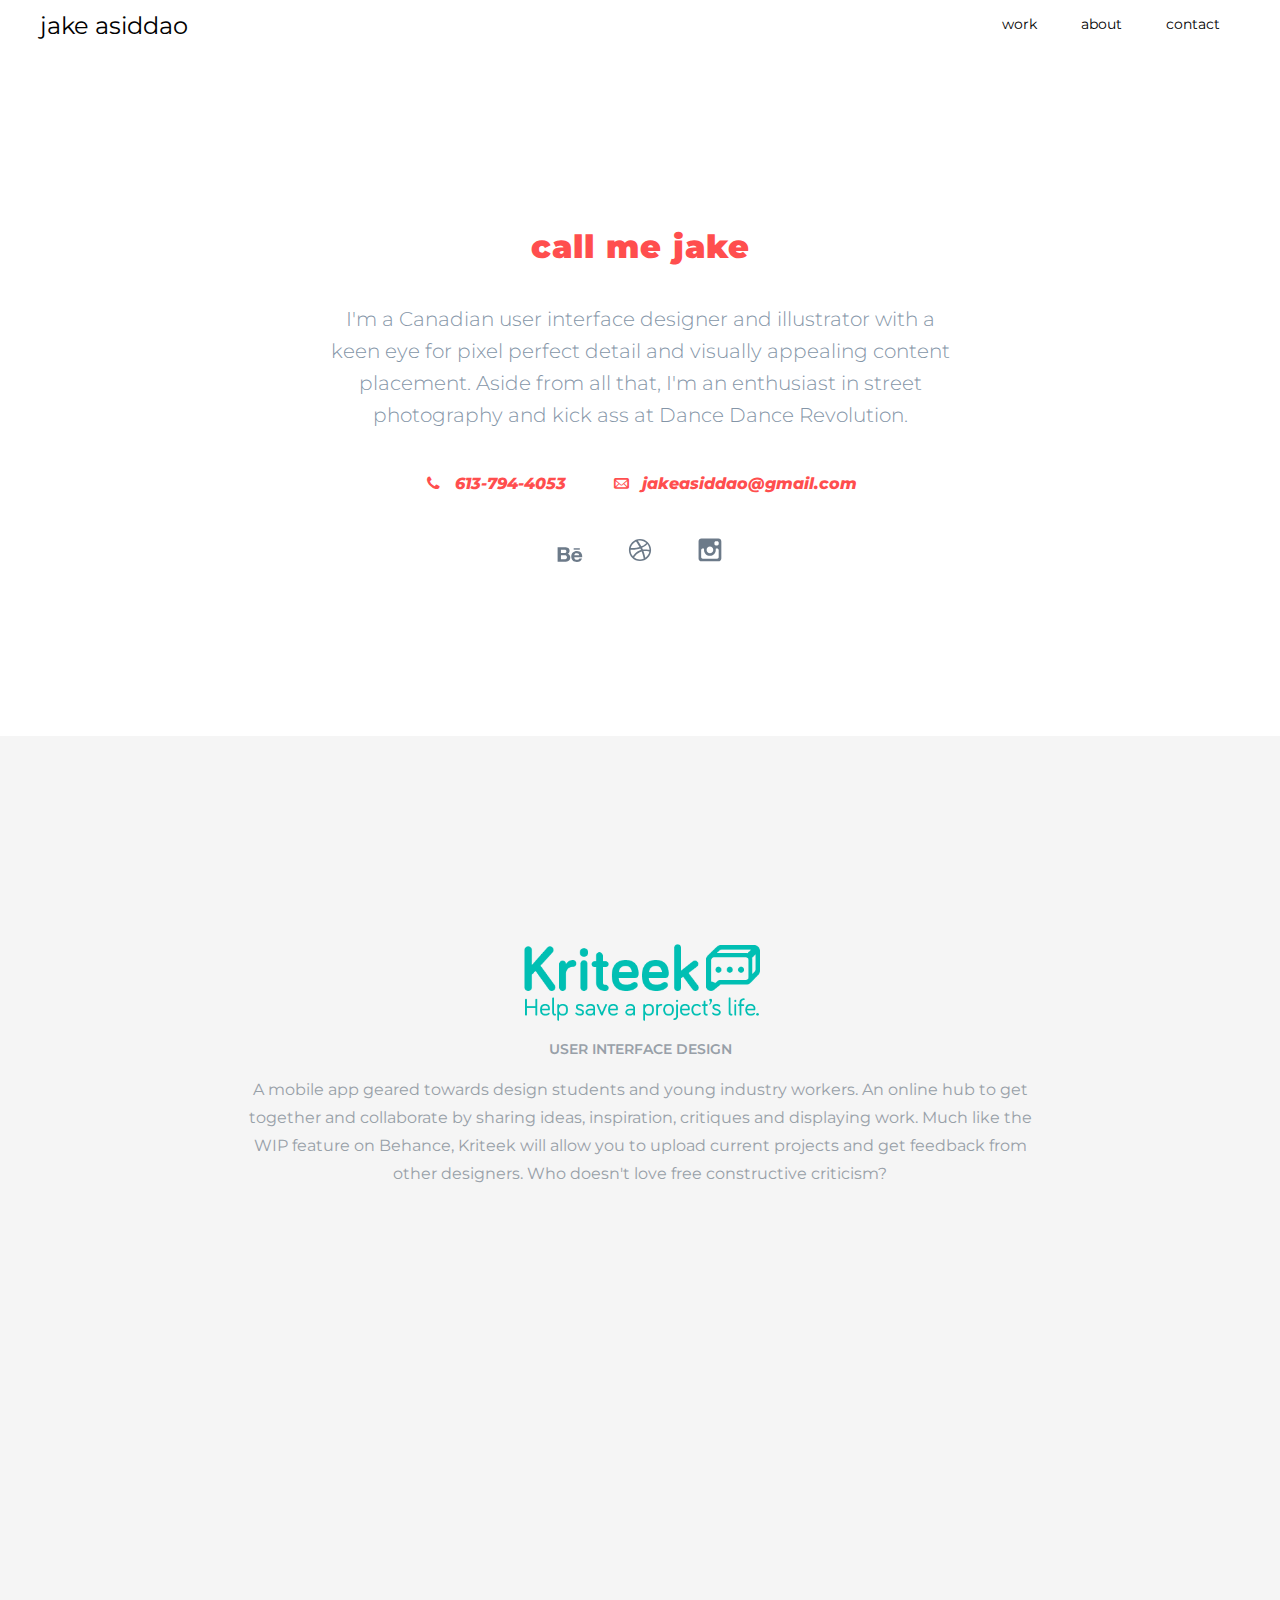
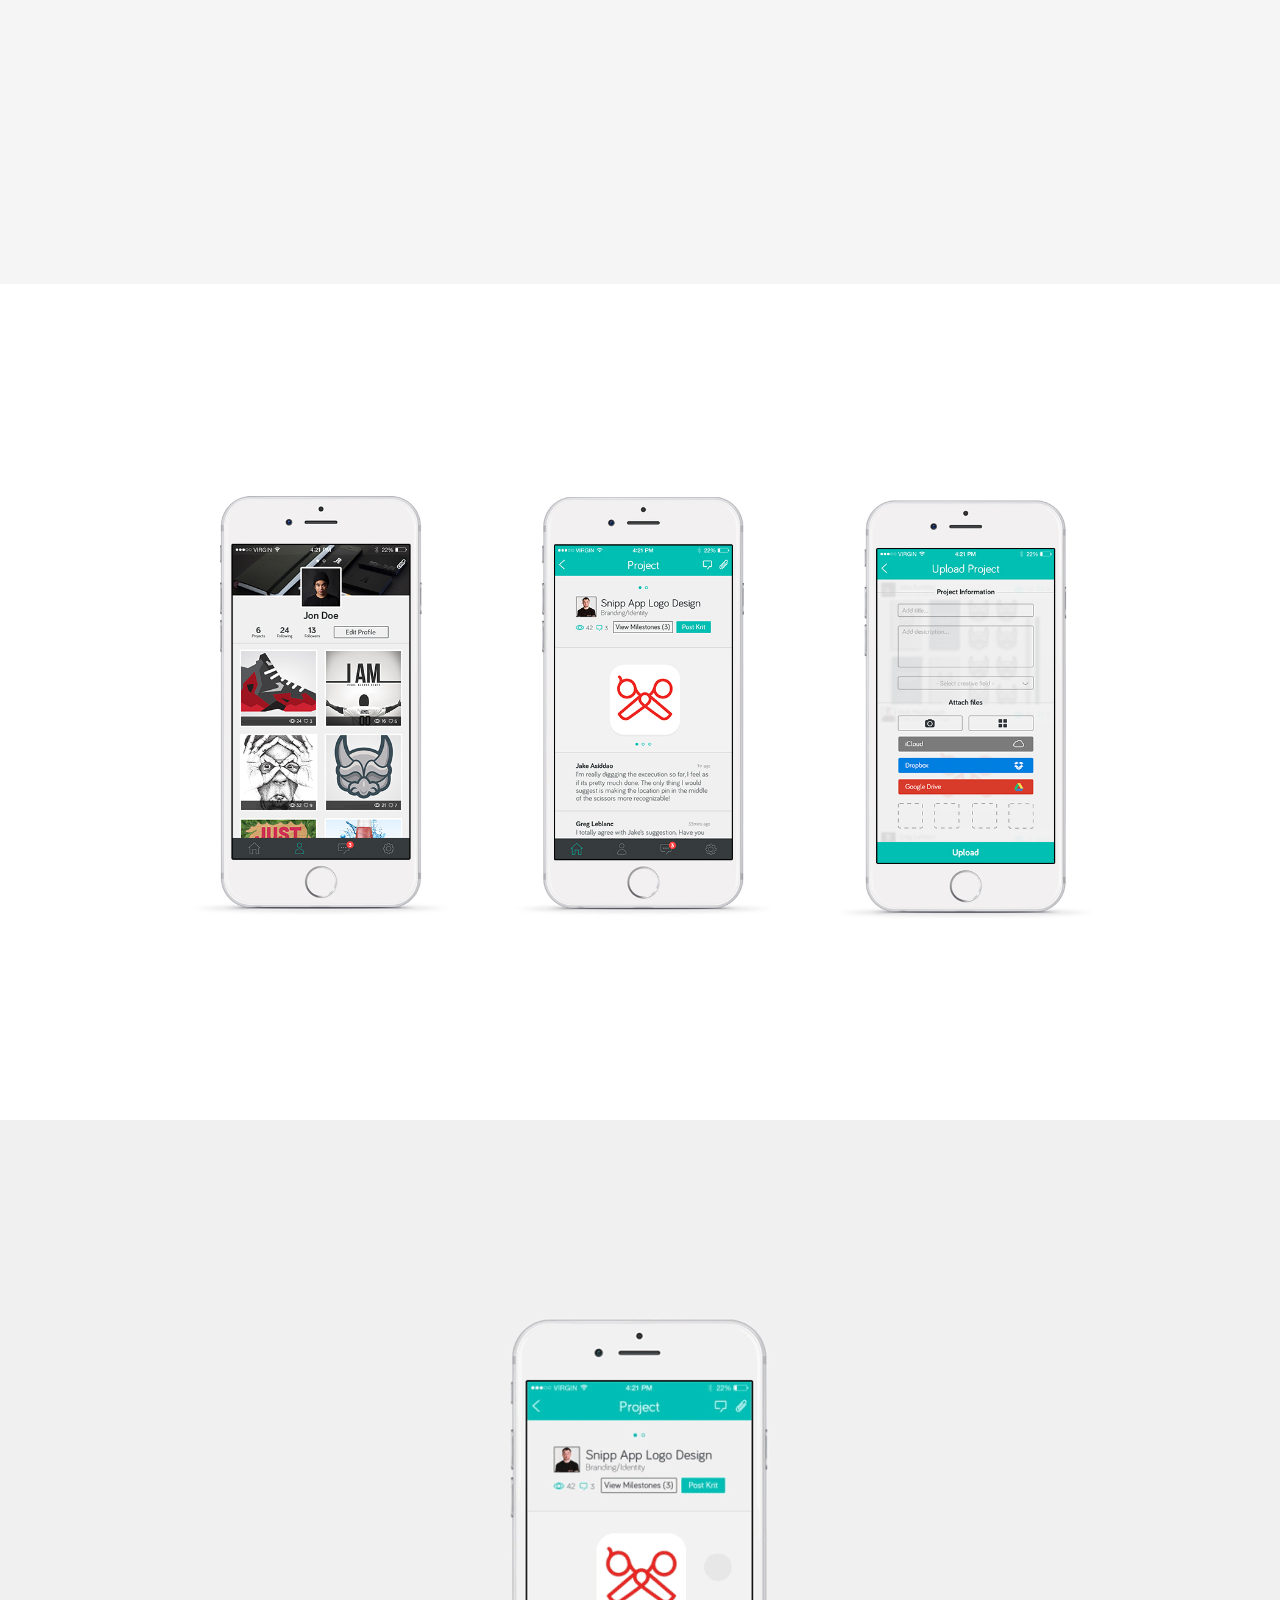
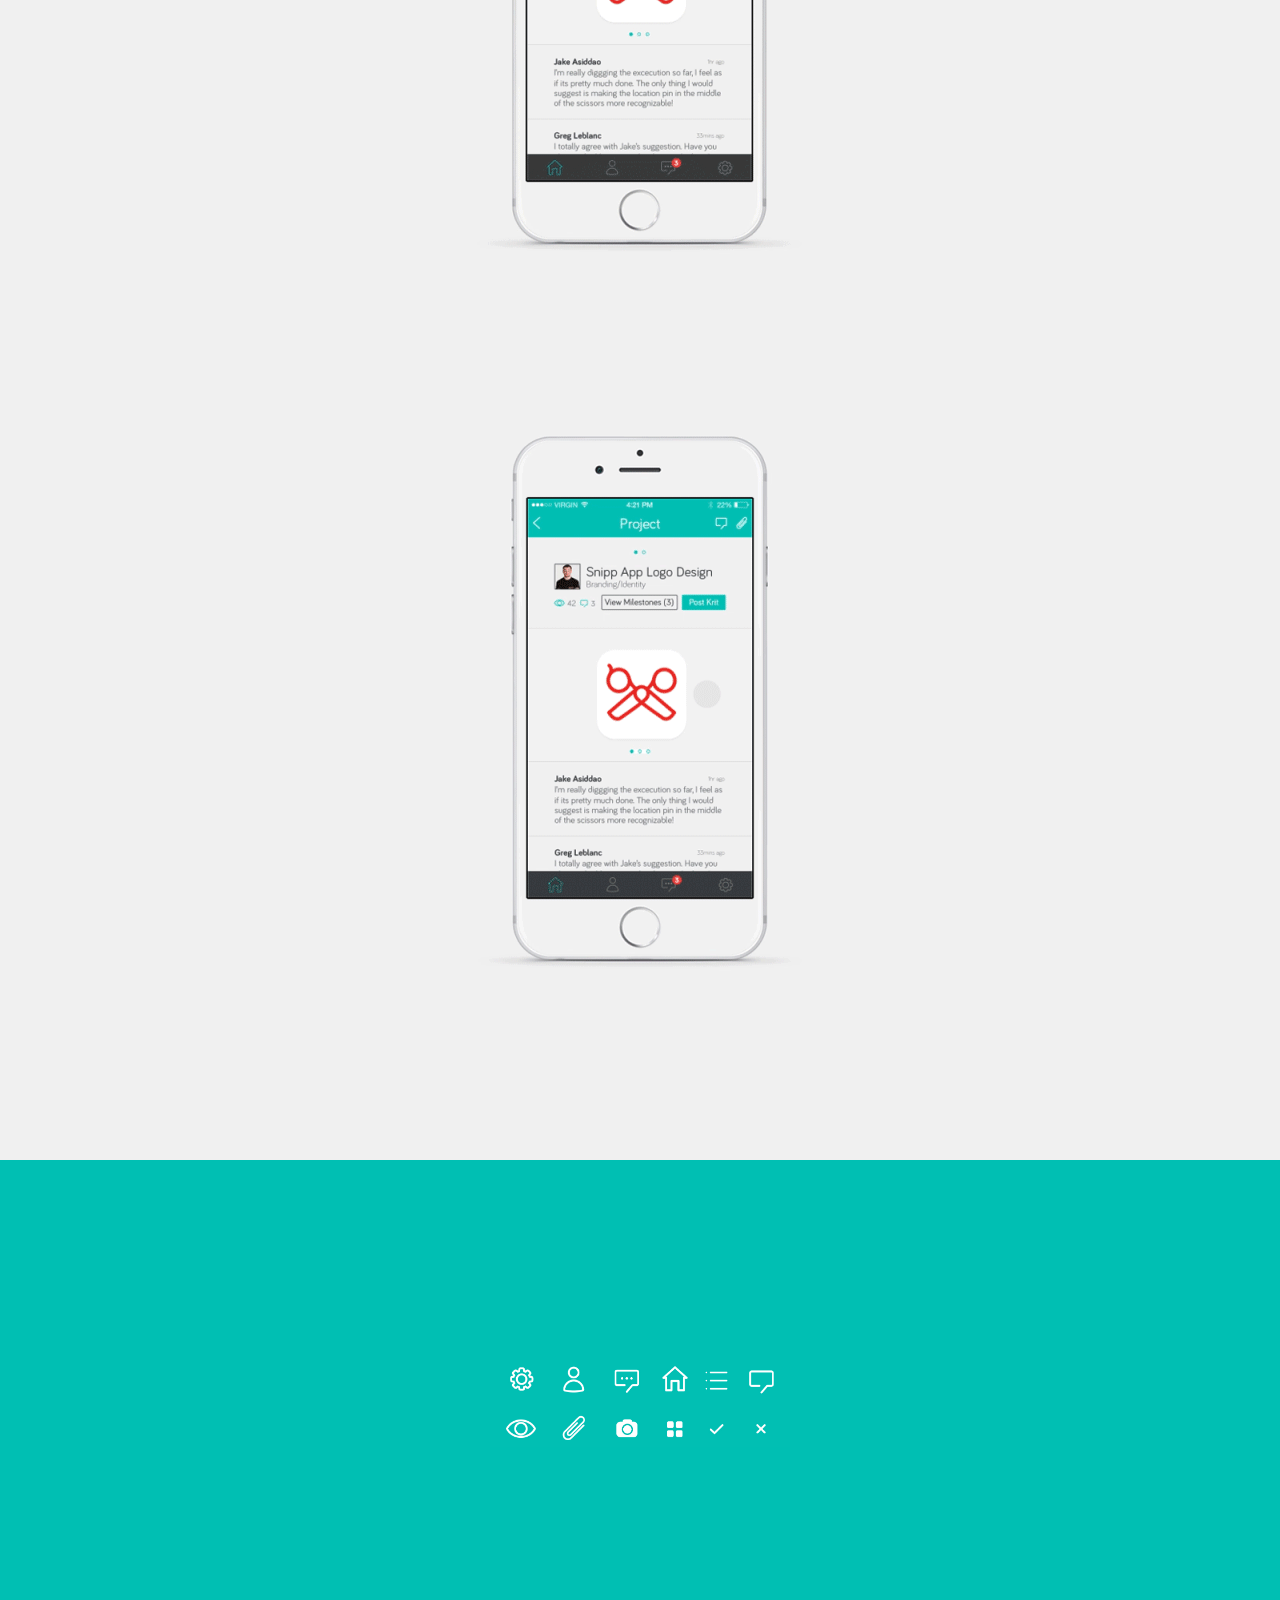
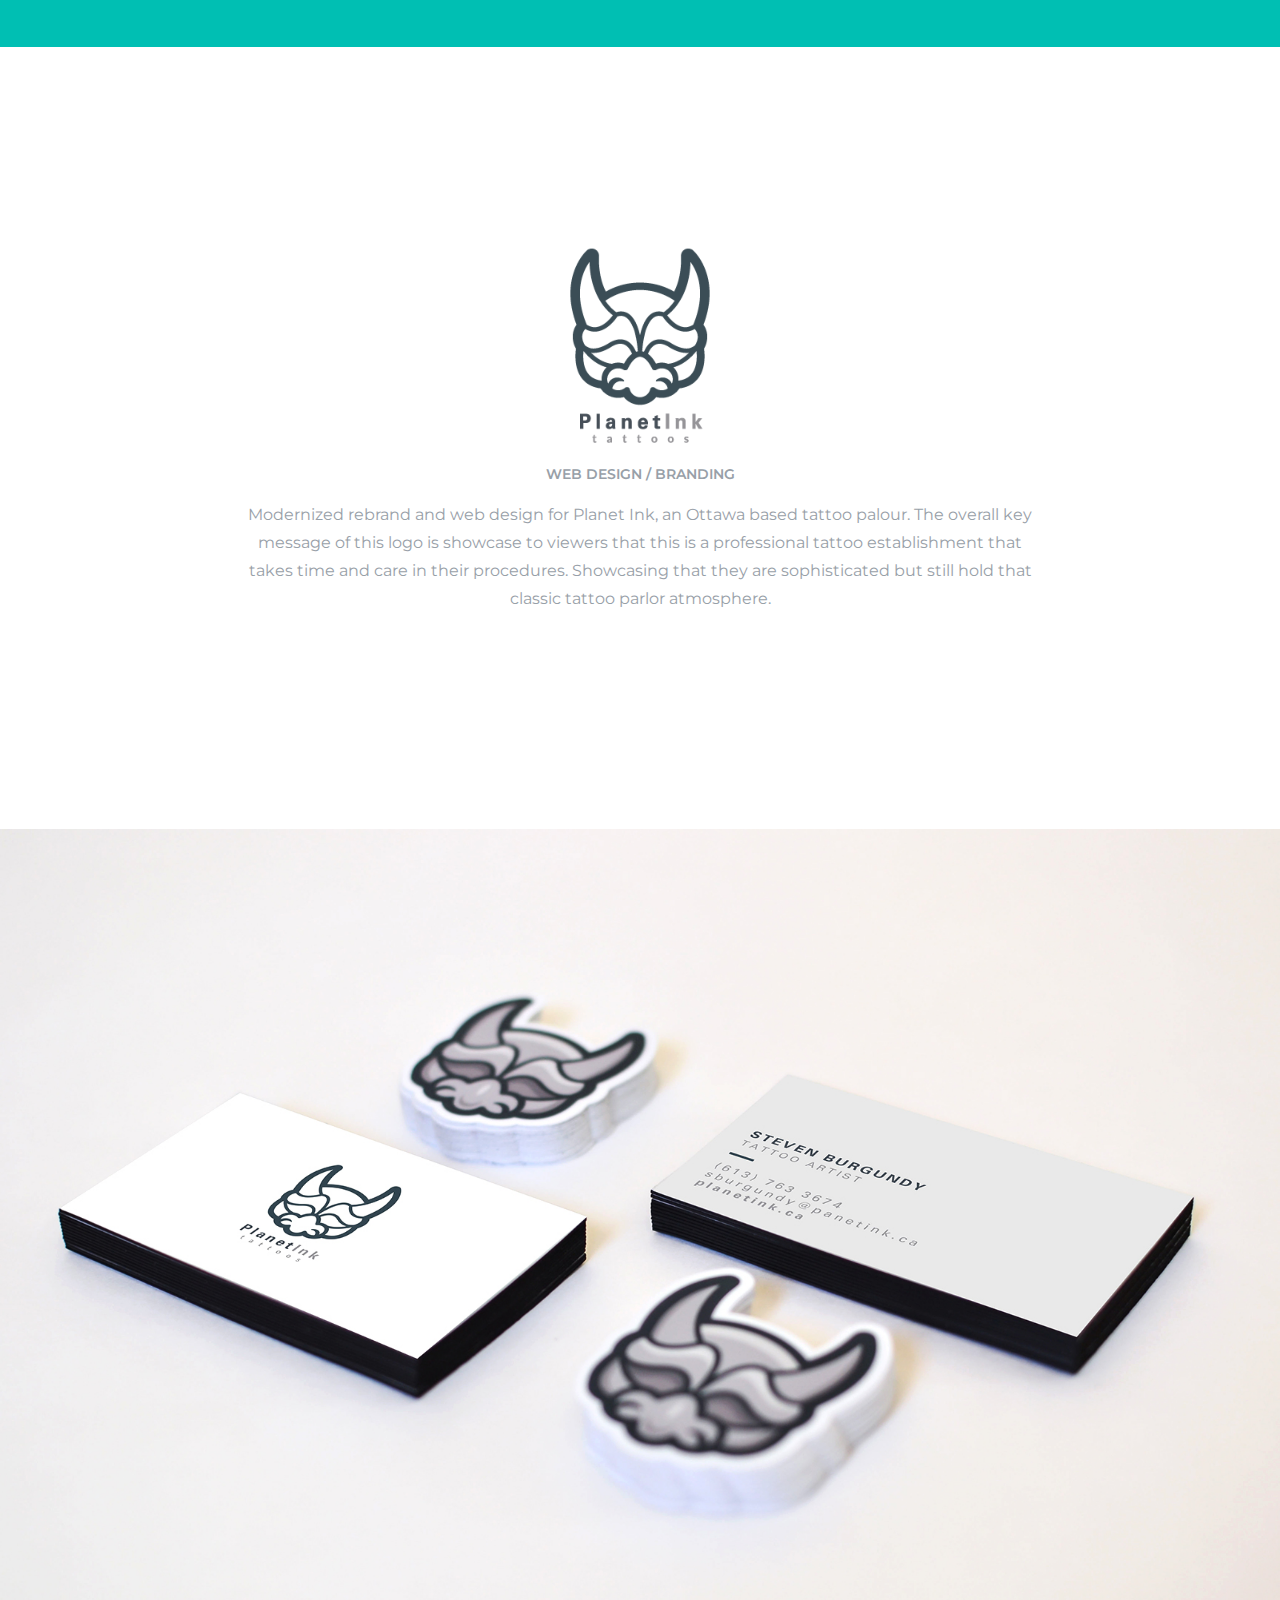
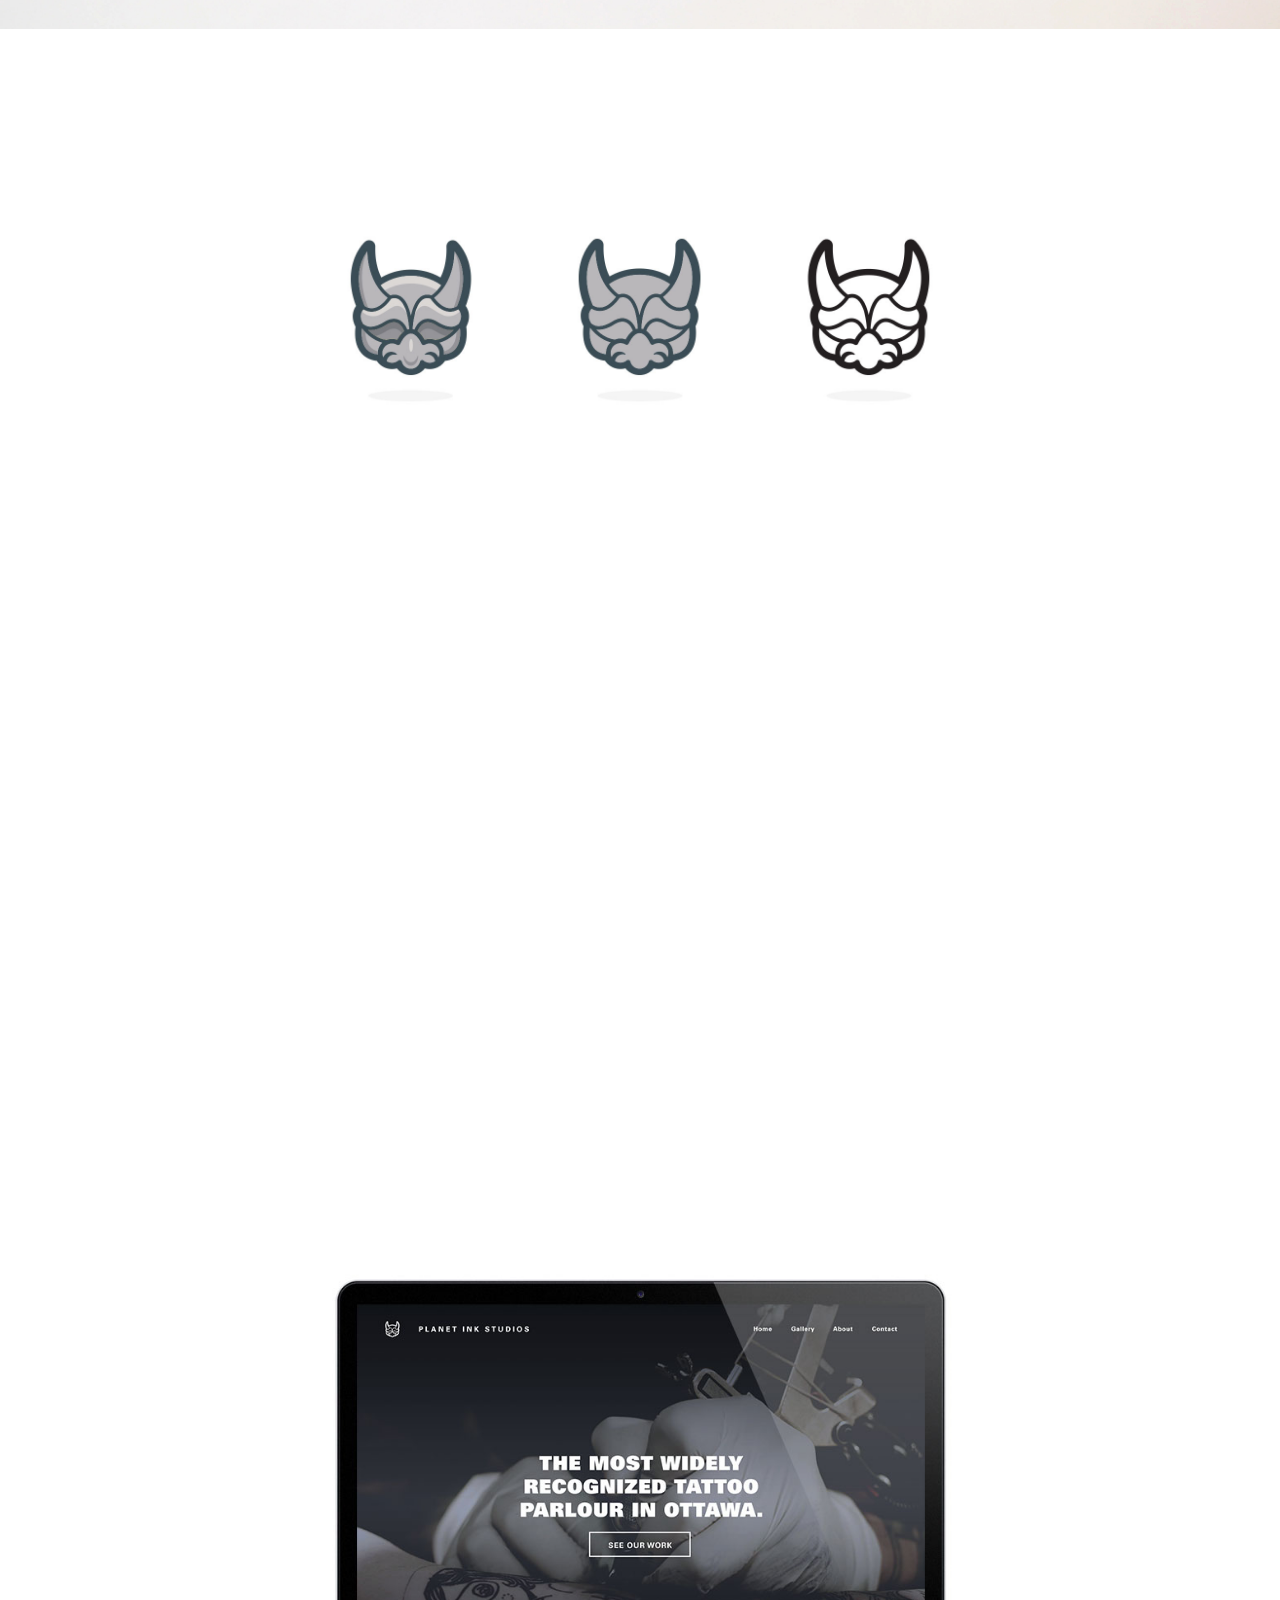
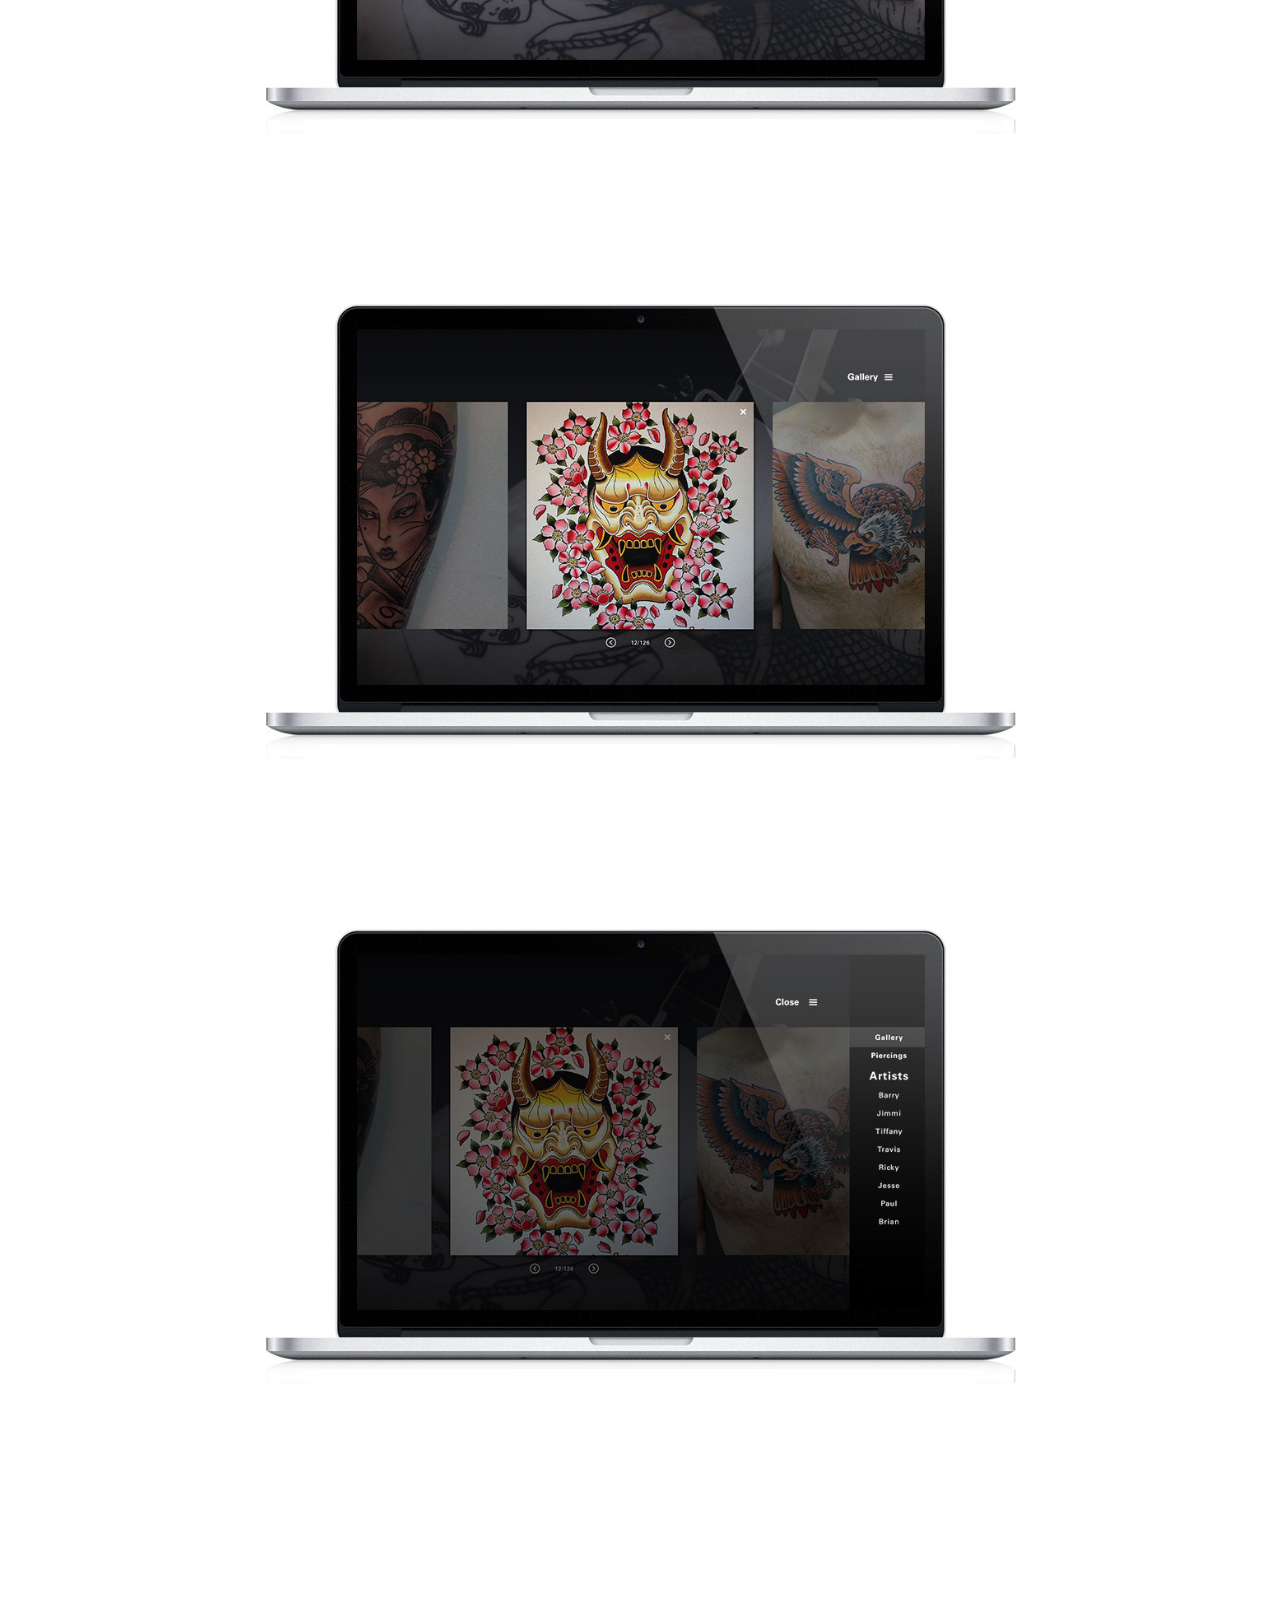
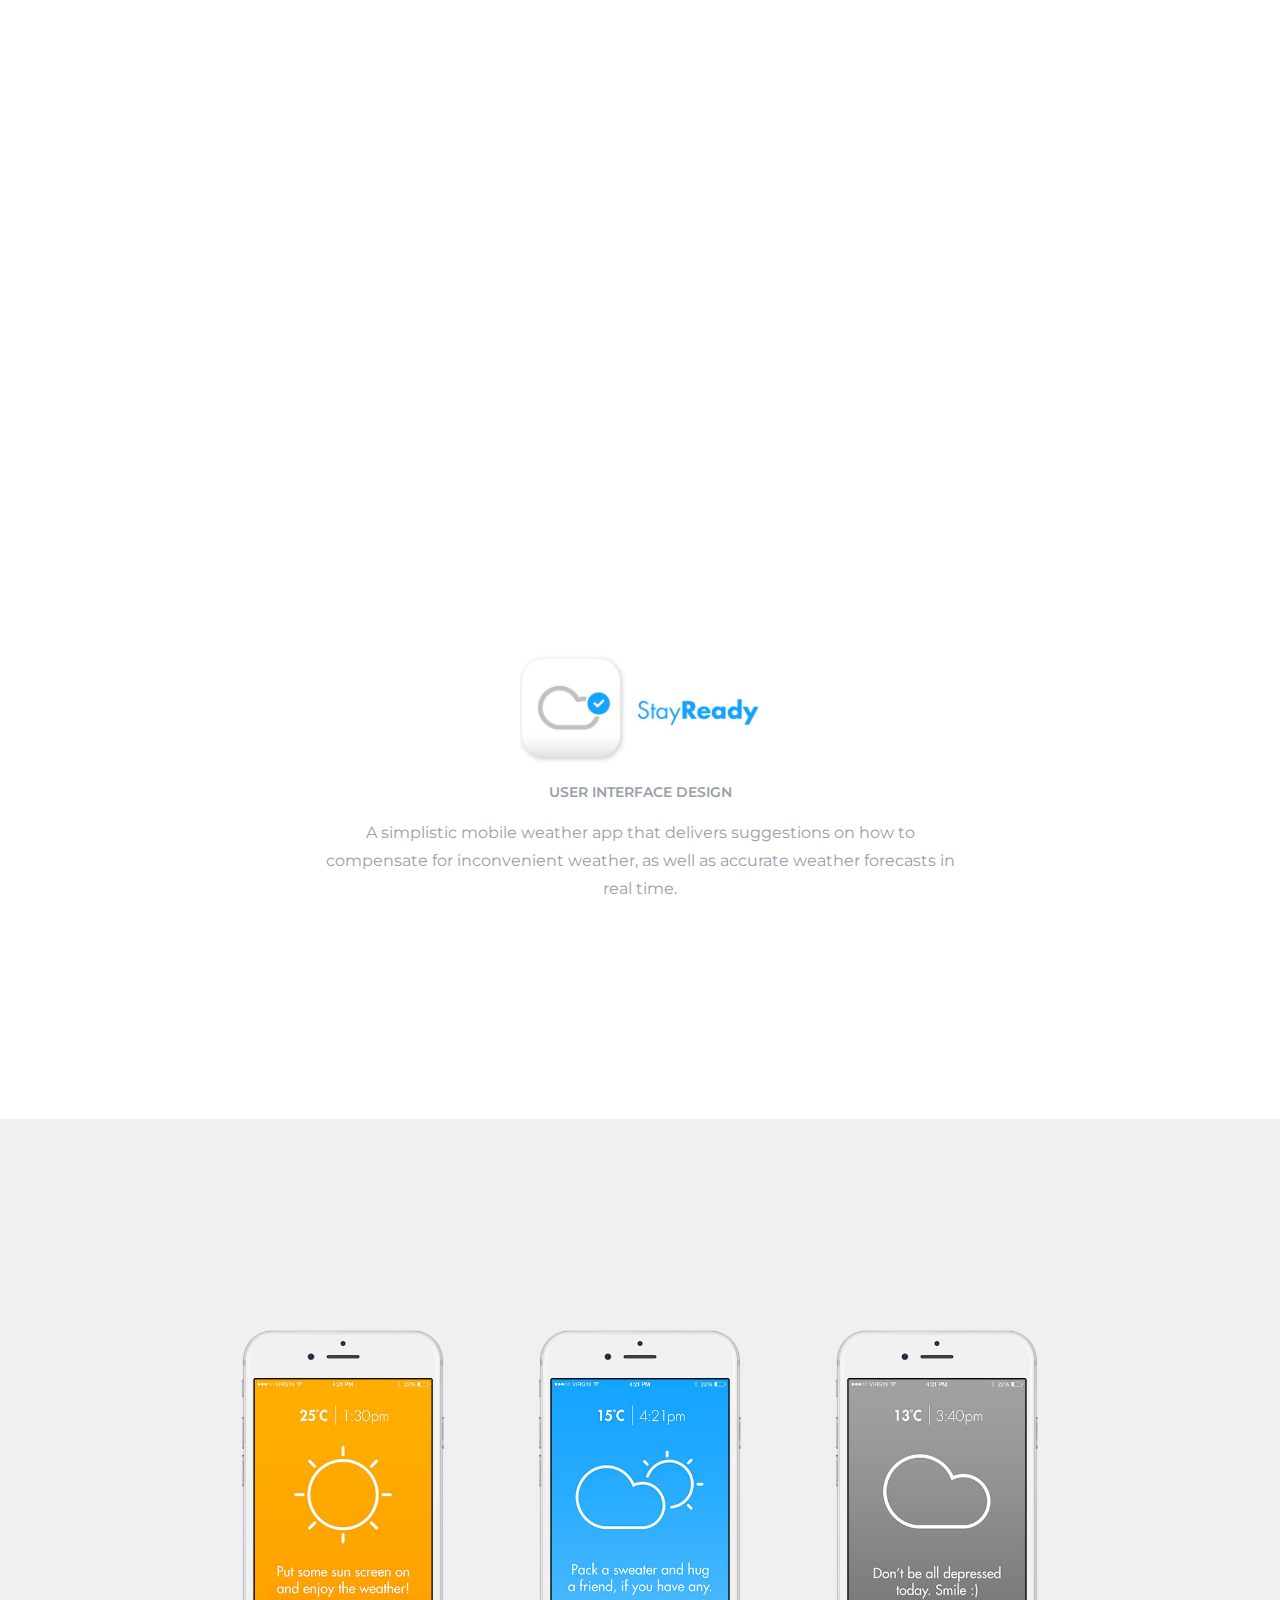
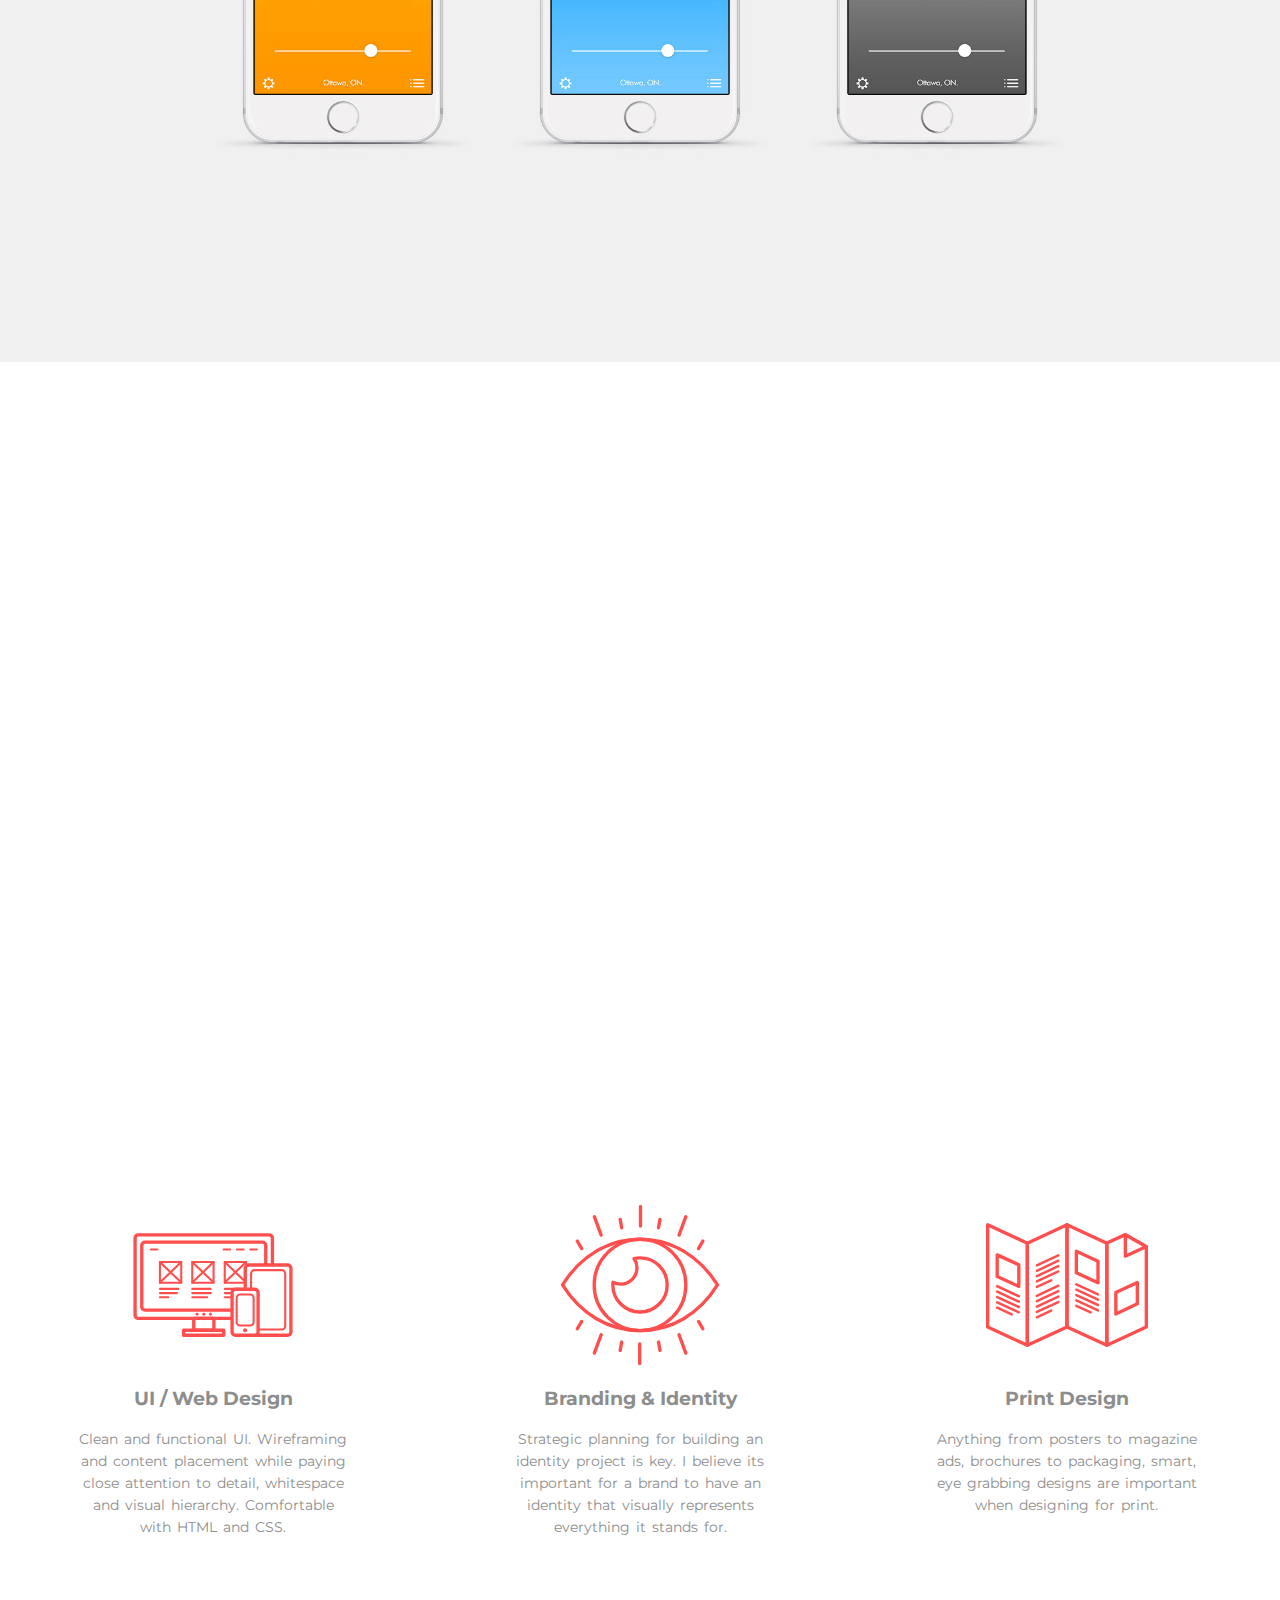
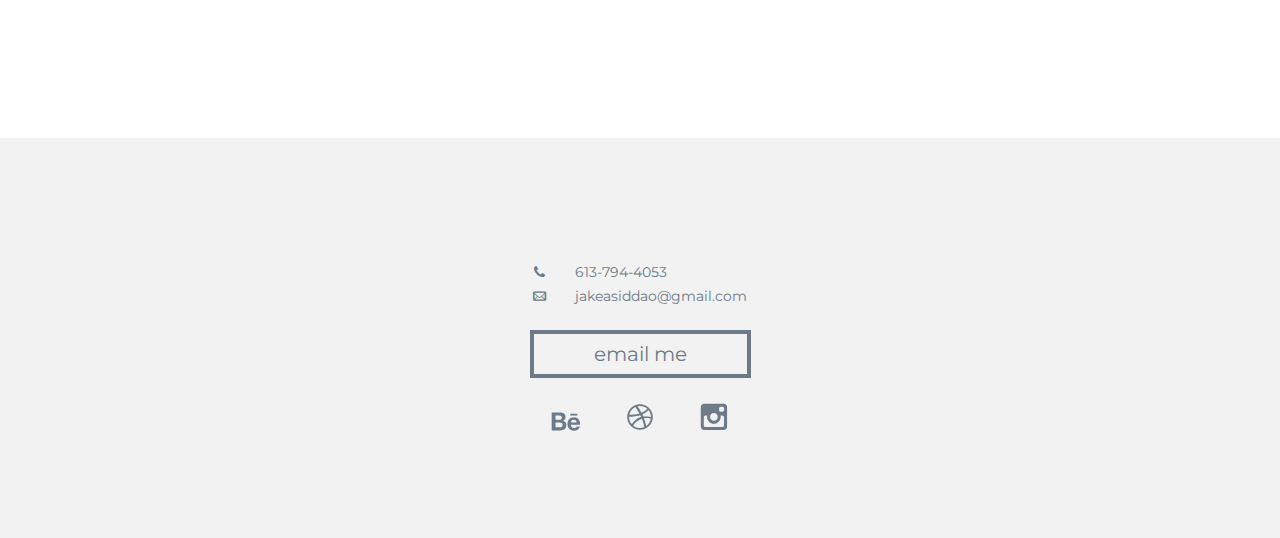
==== commit f94d4655: "Font Change - Montserrat" ====
--- a/index.html
+++ b/index.html
@@ -10,6 +10,7 @@
     <link href="css/reset.css" rel="stylesheet">
     <link href="css/main.css" rel="stylesheet">
     <link href="css/grid.css" rel="stylesheet">
+    <link href='https://fonts.googleapis.com/css?family=Montserrat' rel='stylesheet' type='text/css'>
         <link href="css/contact-icons.css" rel="stylesheet">
     <meta name="description" content="Jake Asiddao, Graphic Designer in Ottawa, Canada.">
     <!-- Facebook meta tags -->
@@ -73,9 +74,9 @@
         <div id="banner">
             
             <div class="banner-content">
-                <h1><i>Jake Asiddao // UI Designer & Illustrator</i></h1>
-                
-                <p>I'm a Canadian user interface designer and illustrator currently living in Ottawa, Ontario. I'm a strong believer in clean, smart and functional design. My goal is to make life easier for individuals to gain experience and information through digital and print sources. With that being said, I have a keen eye for pixel perfect detail and visually appealing content placement. Aside from all that, I'm an enthusiast in street photography and kick ass at Dance Dance Revolution.</p>
+                <h1><i>call me jake</i></h1>
+                
+                <p>I'm a Canadian user interface designer and illustrator with a keen eye for pixel perfect detail and visually appealing content placement. Aside from all that, I'm an enthusiast in street photography and kick ass at Dance Dance Revolution.</p>
                 
                 <div class="contact">
             
--- a/css/main.css
+++ b/css/main.css
@@ -56,7 +56,7 @@
 background-color:rgba(0, 0, 0,.9);
 height: 12rem;
 text-align: center;
-font-family: 'lato', sans-serif;
+font-family: 'Montserrat', sans-serif;
 }
 
 .nav-top a{
@@ -122,7 +122,7 @@
 
 .nav-mobile {
 margin: 0 auto;
-font-family: 'lato', sans-serif;
+font-family: 'Montserrat', sans-serif;
 margin-top: -6px;
 position:relative;
 width: 90%;
@@ -178,12 +178,13 @@
 
 h1 {
 text-align: center;
-font-size: 24px;
-font-family: 'lato', 'helvetica', sans-serif;
-font-weight: 800;
+font-size: 32px;
+font-family: 'Montserrat', 'helvetica', sans-serif;
+
+font-weight: 900;
 text-align: center;
 color: #ff4e4e;
-font-style: italic;
+letter-spacing: 1px;
 margin-bottom: 40px;
 }
 
@@ -193,13 +194,20 @@
 }
 
 .banner-content p{
-color: #6c7a89;
-font-family: 'lato','helvetica', sans-serif;
-text-align: center;
-font-size: 16px;
-font-weight: 400;
-line-height: 26px;
+color: #8495a7;
+font-family: 'Montserrat','helvetica', sans-serif;
+text-align: center;
+font-size: 20px;
+font-weight: 300;
+line-height: 32px;
 margin-bottom: 40px;
+}
+
+#banner {
+-webkit-background-size: cover;
+-moz-background-size: cover;
+-o-background-size: cover;
+background-size: cover;   
 }
 
 #banner .social{
@@ -227,11 +235,10 @@
 }
 
 #banner .contact li {
-font-family: 'lato','helvetica', sans-serif;
+font-family: 'Montserrat','helvetica', sans-serif;
 color: #ff4e4e;
 font-size: 16px;
-font-weight: 800;
-font-style: italic;
+font-weight: 900;
 line-height: 26px;
  text-align: center;   
 }
@@ -280,7 +287,7 @@
 margin: 0 auto;
 width: 100%;
 padding-bottom: 20px;
-font-family: 'lato',sans-serif;
+font-family: 'Montserrat',sans-serif;
 font-weight: 800;
 text-align: center;    
 color: #00bfb3;
@@ -291,7 +298,7 @@
 margin: 0 auto;
 width: 100%;
 padding-bottom: 20px;
-font-family: 'lato',sans-serif;
+font-family: 'Montserrat',sans-serif;
 font-weight: 600;
 text-align: center;    
 color: #98a0a8;
@@ -300,7 +307,7 @@
 
 .kriteek p{
 color: #98a0a8;
-font-family: 'lato',sans-serif;
+font-family: 'Montserrat',sans-serif;
 line-height: 28px;
 font-weight: 400;
 margin-top: 0;
@@ -327,7 +334,7 @@
 margin: 0 auto;
 width: 100%;
 padding-bottom: 20px;
-font-family: 'lato',sans-serif;
+font-family: 'Montserrat',sans-serif;
 font-weight: 400;
 text-align: center;    
 color: #98a0a8;
@@ -336,7 +343,7 @@
 
 .kriteek-2 p{
 color: #98a0a8;
-font-family: 'lato',sans-serif;
+font-family: 'Montserrat',sans-serif;
 line-height: 28px;
 font-weight: 400;
 margin-top: 0;
@@ -356,7 +363,7 @@
 width: 100%;
 padding-top: 100px;
 padding-bottom: 20px;
-font-family: 'lato',sans-serif;
+font-family: 'Montserrat',sans-serif;
 font-weight: 400;
 text-align: center;    
 color: #98a0a8;
@@ -400,7 +407,7 @@
 width: 100%;
 padding-top: 100px;
 padding-bottom: 20px;
-font-family: 'lato',sans-serif;
+font-family: 'Montserrat',sans-serif;
 font-weight: 400;
 text-align: center;    
 color: #98a0a8;
@@ -440,7 +447,7 @@
 margin: 0 auto;
 width: 100%;
 padding-bottom: 20px;
-font-family: 'lato',sans-serif;
+font-family: 'Montserrat',sans-serif;
 font-weight: 800;
 text-align: center;    
 color: #00bfb3;
@@ -451,7 +458,7 @@
 margin: 0 auto;
 width: 100%;
 padding-bottom: 20px;
-font-family: 'lato',sans-serif;
+font-family: 'Montserrat',sans-serif;
 font-weight: 600;
 text-align: center;    
 color: #98a0a8;
@@ -460,7 +467,7 @@
 
 #planet-ink p{
 color: #98a0a8;
-font-family: 'lato',sans-serif;
+font-family: 'Montserrat',sans-serif;
 line-height: 28px;
 font-weight: 400;
 margin-top: 0;
@@ -544,7 +551,7 @@
 margin: 0 auto;
 width: 100%;
 padding-bottom: 20px;
-font-family: 'lato',sans-serif;
+font-family: 'Montserrat',sans-serif;
 font-weight: 800;
 text-align: center;    
 color: #00bfb3;
@@ -555,7 +562,7 @@
 margin: 0 auto;
 width: 100%;
 padding-bottom: 20px;
-font-family: 'lato',sans-serif;
+font-family: 'Montserrat',sans-serif;
 font-weight: 600;
 text-align: center;    
 color: #98a0a8;
@@ -564,7 +571,7 @@
 
 #stayready p{
 color: #98a0a8;
-font-family: 'lato',sans-serif;
+font-family: 'Montserrat',sans-serif;
 line-height: 28px;
 font-weight: 400;
 margin-top: 0;
@@ -611,7 +618,7 @@
 #about h2{
 text-align: center;
 color: #6C7A89;
-font-family: 'lato',sans-serif;
+font-family: 'Montserrat',sans-serif;
 font-size: 28px;
       margin: 0;
   padding-bottom: 40px;
@@ -625,7 +632,7 @@
 
 #about .me {
 color: #6C7A89;
-font-family: 'lato',sans-serif;
+font-family: 'Montserrat',sans-serif;
 line-height: 28px;
 font-weight: 400;
 margin-top: 0;
@@ -669,7 +676,7 @@
 }
 
 .focus-section h3 {
-font-family: 'lato',sans-serif;
+font-family: 'Montserrat',sans-serif;
 color: #8d8d8d;
 }
 
@@ -680,7 +687,7 @@
 
 .focus-content p {
 margin: 0 auto;
-font-family: 'lato',sans-serif;
+font-family: 'Montserrat',sans-serif;
 text-align: center;
 font-size: 14px;
 word-spacing: 2px;
@@ -706,7 +713,7 @@
 
 #footer ul {
 color: #6c7a89;
-font-family: 'lato',sans-serif;
+font-family: 'Montserrat',sans-serif;
 line-height: 24px;
 font-weight: 400;
 margin-top: 0;
@@ -722,7 +729,7 @@
 }
 
 #footer .contact ul{
-max-width: 200px;   
+max-width: 220px;   
 }
 
 .contact ul li{
@@ -732,7 +739,7 @@
 
 #footer .email a{
 color: #6c7a89;
-font-family: 'lato',sans-serif;
+font-family: 'Montserrat',sans-serif;
 text-decoration: none;
 color: #6c7a89;
 font-size: 20px;
@@ -796,7 +803,7 @@
 }
     
 .nav-mobile {
-font-family: 'lato', sans-serif;
+font-family: 'Montserrat', sans-serif;
 width:100% !important;
 }
 
@@ -841,7 +848,7 @@
     
 header ul li {
 display: inline;
-font-family:'lato', sans-serif;
+font-family:'Montserrat', sans-serif;
 font-weight:400;
 font-size:14px;
 
@@ -890,7 +897,7 @@
     
 .banner-content {
 display: block;
-width: 80%;
+width: 60%;
 margin: 0 auto;
 }
 
@@ -900,7 +907,7 @@
 }
 
 #banner .contact li {
-font-family: 'lato','helvetica', sans-serif;
+font-family: 'Montserrat','helvetica', sans-serif;
 color: #ff4e4e;
 font-size: 16px;
 font-weight: 800;
@@ -932,7 +939,7 @@
 margin: 0 auto;
 width: 60%;
 padding-bottom: 20px;
-font-family: 'lato',sans-serif;
+font-family: 'Montserrat',sans-serif;
 font-weight: 800;
 text-align: center;    
 font-size: 40px;
@@ -940,7 +947,7 @@
 
 .kriteek p{
 color: #98a0a8;
-font-family: 'lato',sans-serif;
+font-family: 'Montserrat',sans-serif;
 line-height: 28px;
 font-weight: 400;
 margin-top: 0;
@@ -1003,7 +1010,7 @@
     
 #planet-ink p{
 color: #98a0a8;
-font-family: 'lato',sans-serif;
+font-family: 'Montserrat',sans-serif;
 line-height: 28px;
 font-weight: 400;
 margin-top: 0;
@@ -1062,7 +1069,7 @@
 margin: 0 auto;
 width: 100%;
 padding-bottom: 20px;
-font-family: 'lato',sans-serif;
+font-family: 'Montserrat',sans-serif;
 font-weight: 800;
 text-align: center;    
 color: #00bfb3;
@@ -1073,7 +1080,7 @@
 margin: 0 auto;
 width: 100%;
 padding-bottom: 20px;
-font-family: 'lato',sans-serif;
+font-family: 'Montserrat',sans-serif;
 font-weight: 600;
 text-align: center;    
 color: #98a0a8;
@@ -1082,7 +1089,7 @@
 
 #stayready p{
 color: #98a0a8;
-font-family: 'lato',sans-serif;
+font-family: 'Montserrat',sans-serif;
 line-height: 28px;
 font-weight: 400;
 margin-top: 0;
@@ -1115,7 +1122,7 @@
     
 #about .me {
 color: #6C7A89;
-font-family: 'lato',sans-serif;
+font-family: 'Montserrat',sans-serif;
 line-height: 40px;
 font-weight: 400;
 margin-top: 0;
@@ -1134,7 +1141,7 @@
 #about h2{
 text-align: center;
 color: #6C7A89;
-font-family: 'lato',sans-serif;
+font-family: 'Montserrat',sans-serif;
 font-size: 40px;
 margin: 0;
 padding-bottom: 40px;
@@ -1146,7 +1153,7 @@
     
 .focus-section p {
 margin: 0 auto;
-font-family: 'lato',sans-serif;x    
+font-family: 'Montserrat',sans-serif;x    
 text-align: center;
 font-size: 14px;
 word-spacing: 2px;
@@ -1154,7 +1161,7 @@
 }
 
 .nav {
-font-family: 'lato', sans-serif;
+font-family: 'Montserrat', sans-serif;
 width: 90%;
 position:relative;
 }
@@ -1191,6 +1198,7 @@
 display: block;
 margin: 0 auto;
 padding-top: 210px; 
+width: 60%;
 }
     
 .kriteek-3 img {
@@ -1239,7 +1247,7 @@
     
 .focus-section p {
 margin: 0 auto;
-font-family: 'lato',sans-serif;
+font-family: 'Montserrat',sans-serif;
 text-align: center;
 font-size: 14px;
 word-spacing: 2px;
@@ -1248,7 +1256,7 @@
     
 #about .me {
 color: #6C7A89;
-font-family: 'lato',sans-serif;
+font-family: 'Montserrat',sans-serif;
 line-height: 40px;
 font-weight: 400;
 margin-top: 0;
@@ -1293,6 +1301,7 @@
 display: block;
 margin: 0 auto;
 padding-top: 210px; 
+width: 30%;
 }
     
 #planet-ink-4 img{
@@ -1320,7 +1329,7 @@
     
 #about .me {
 color: #6C7A89 !important;
-font-family: 'lato',sans-serif;
+font-family: 'Montserrat',sans-serif;
 line-height: 40px ;
 font-weight: 400;
 margin-top: 0;
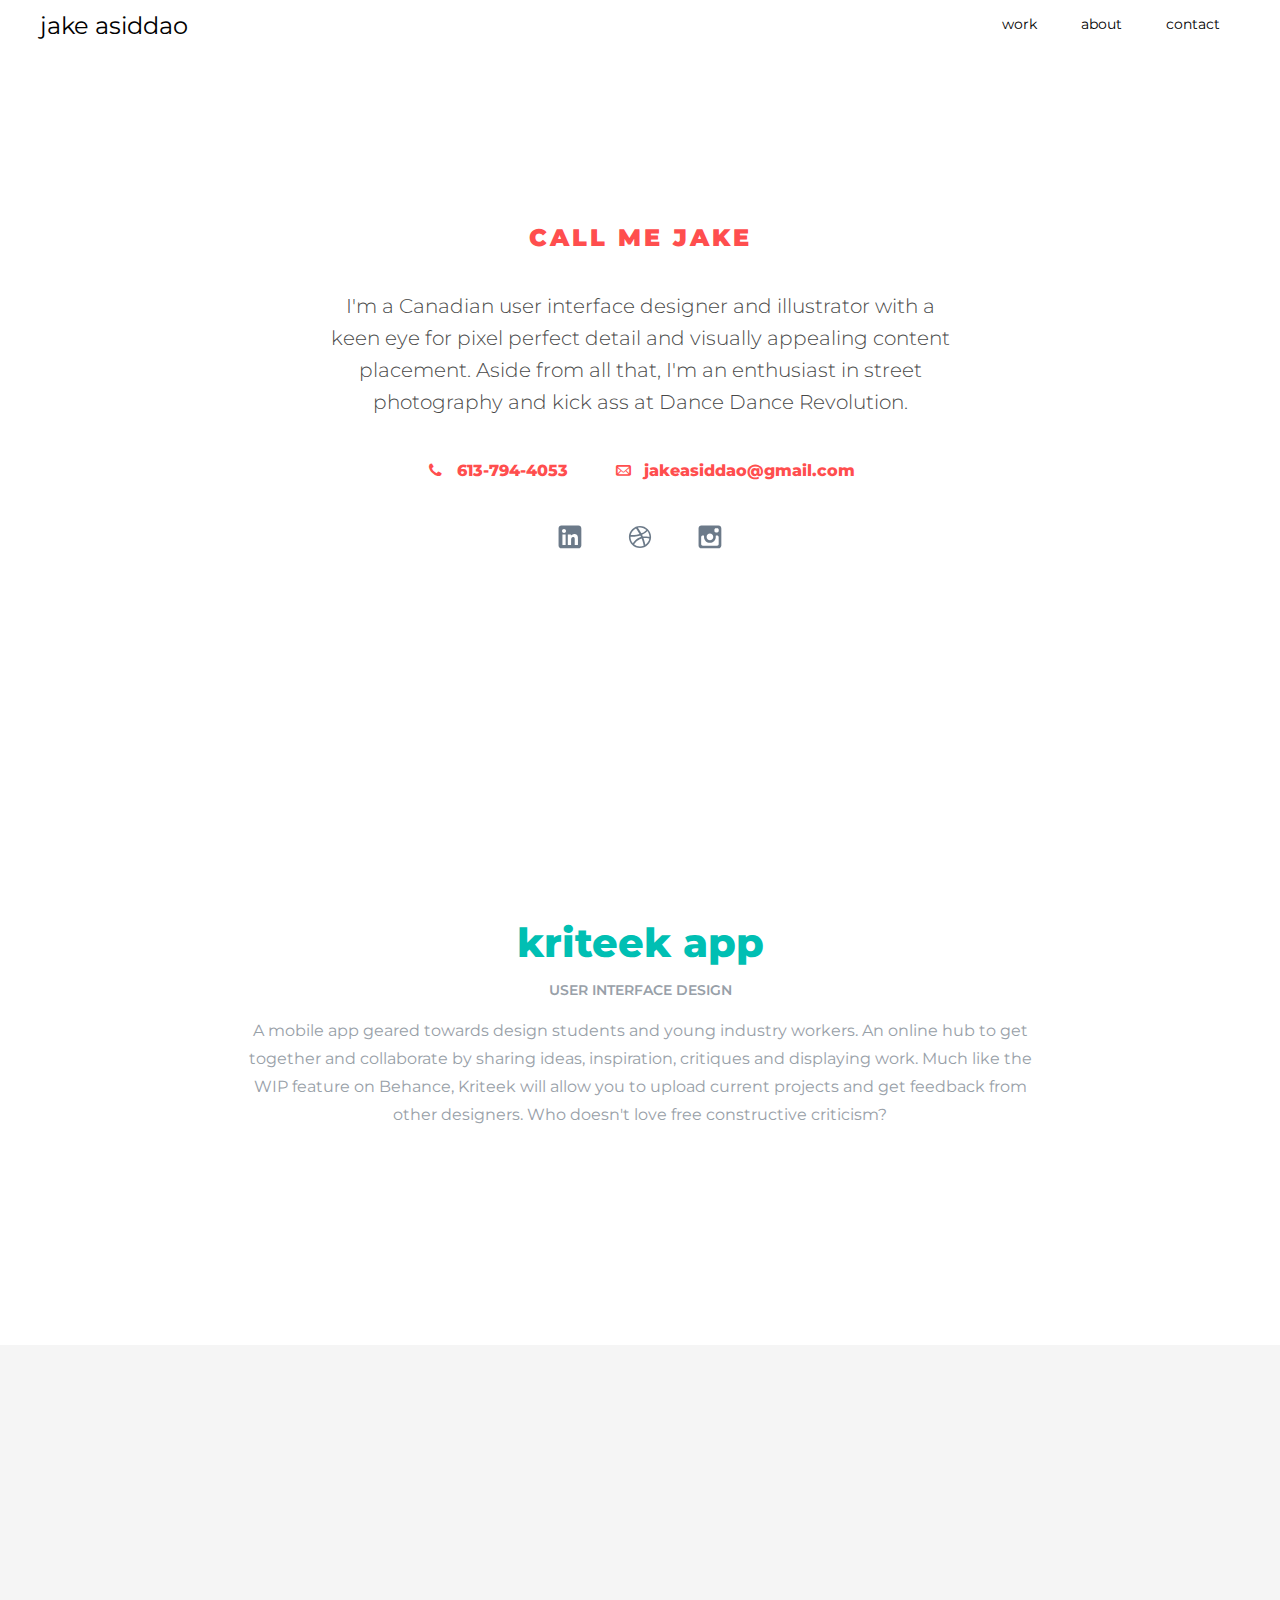
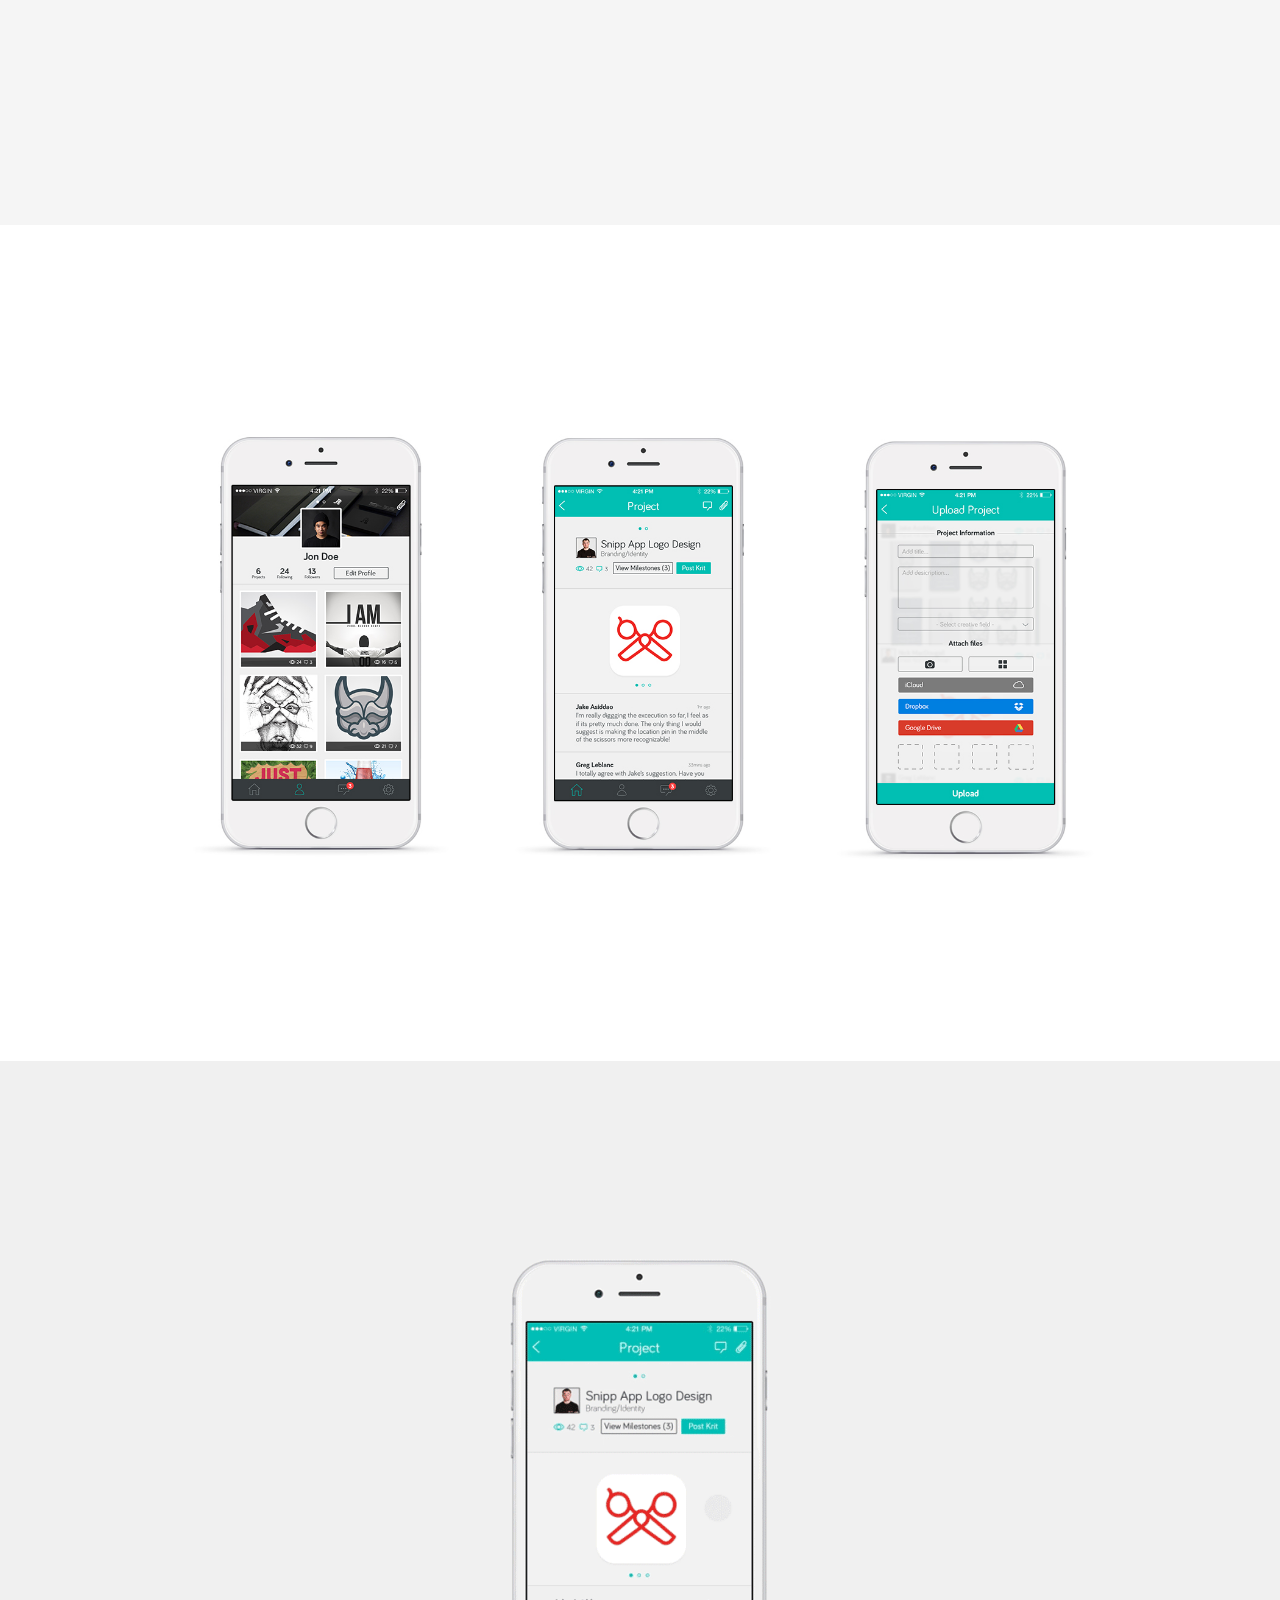
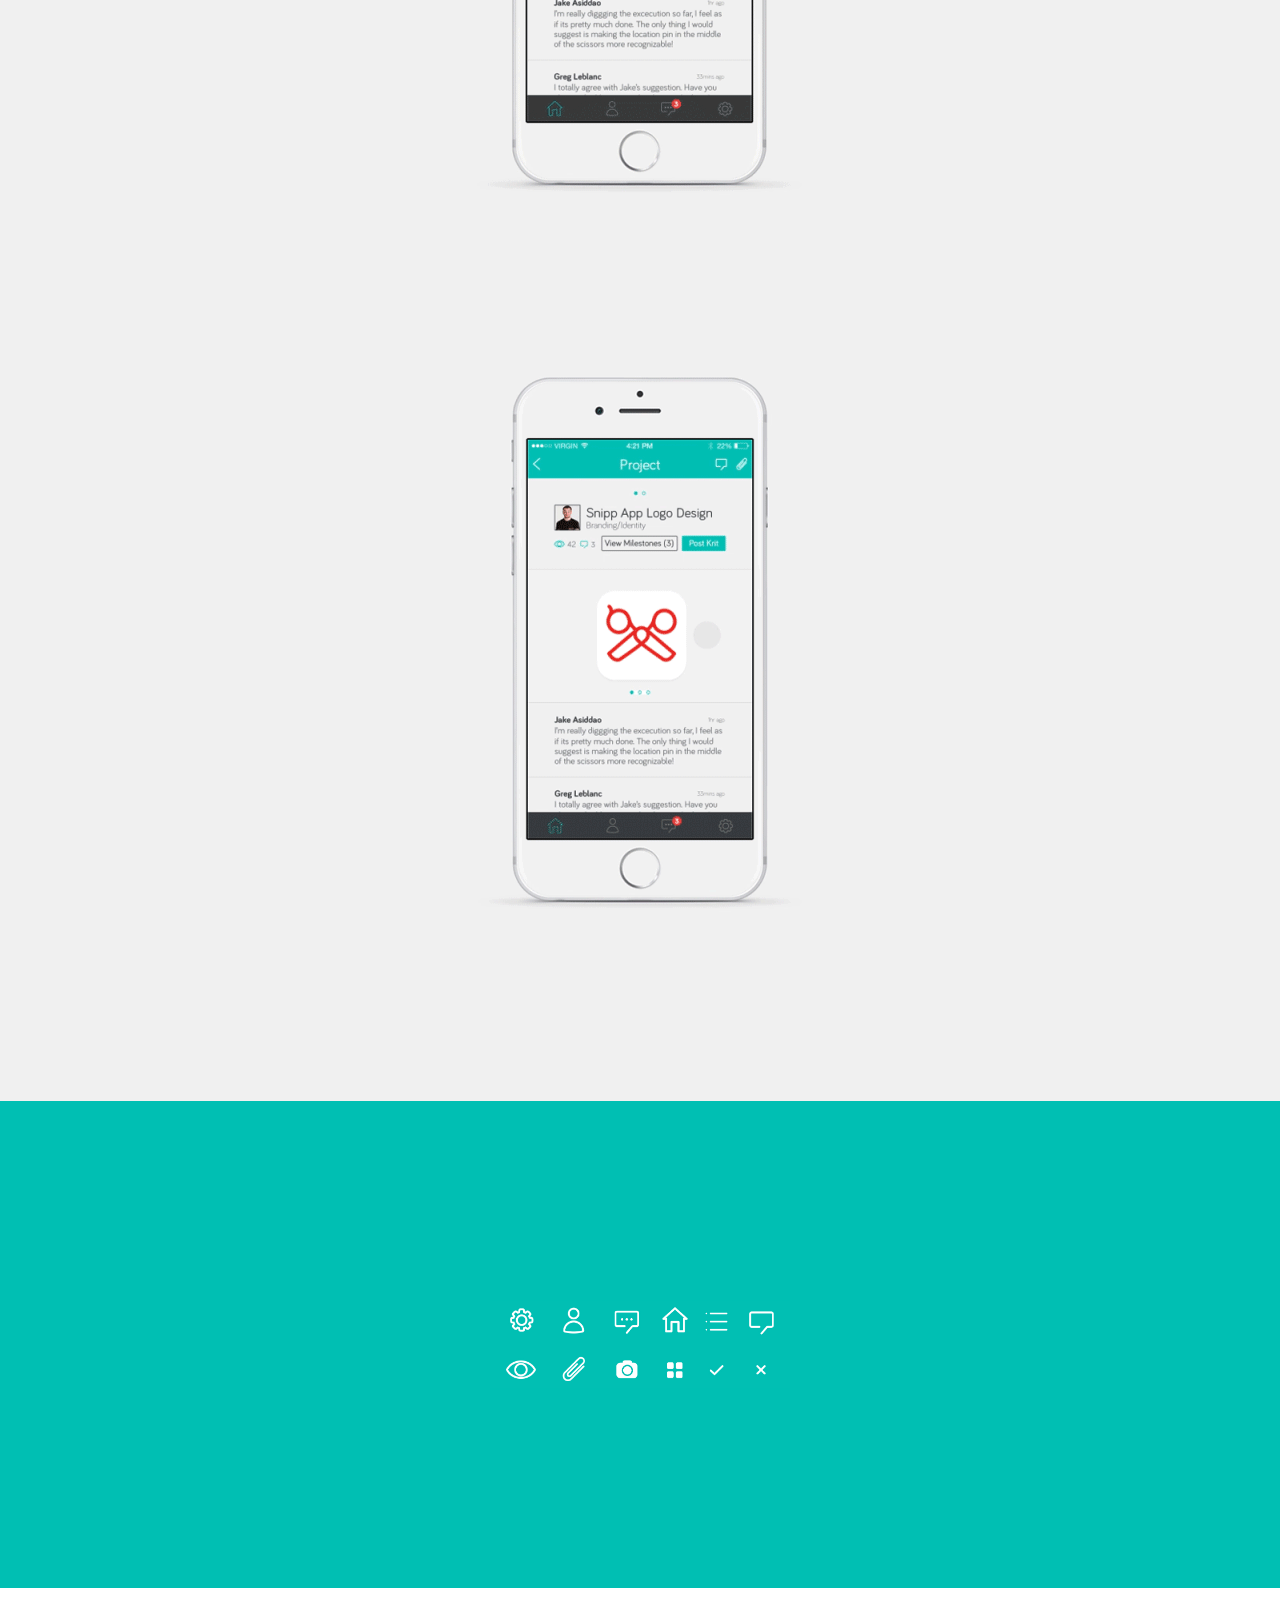
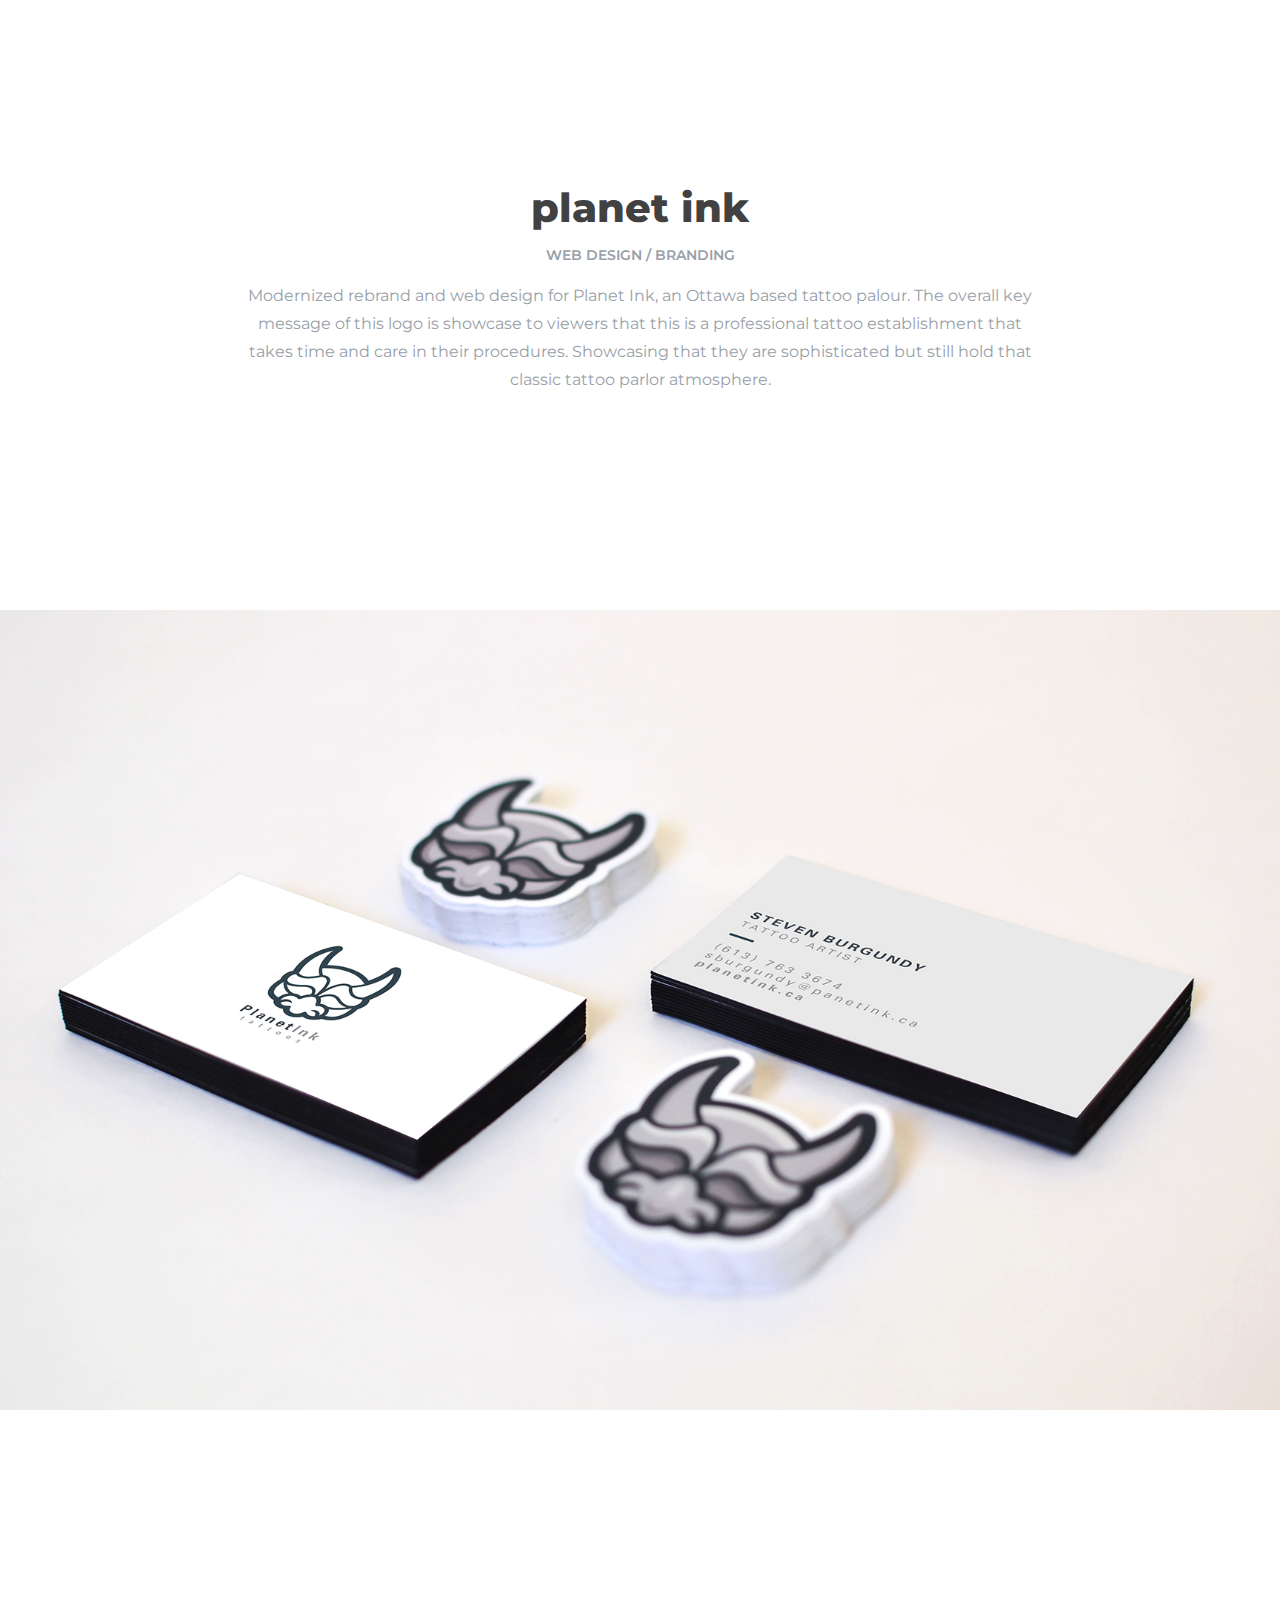
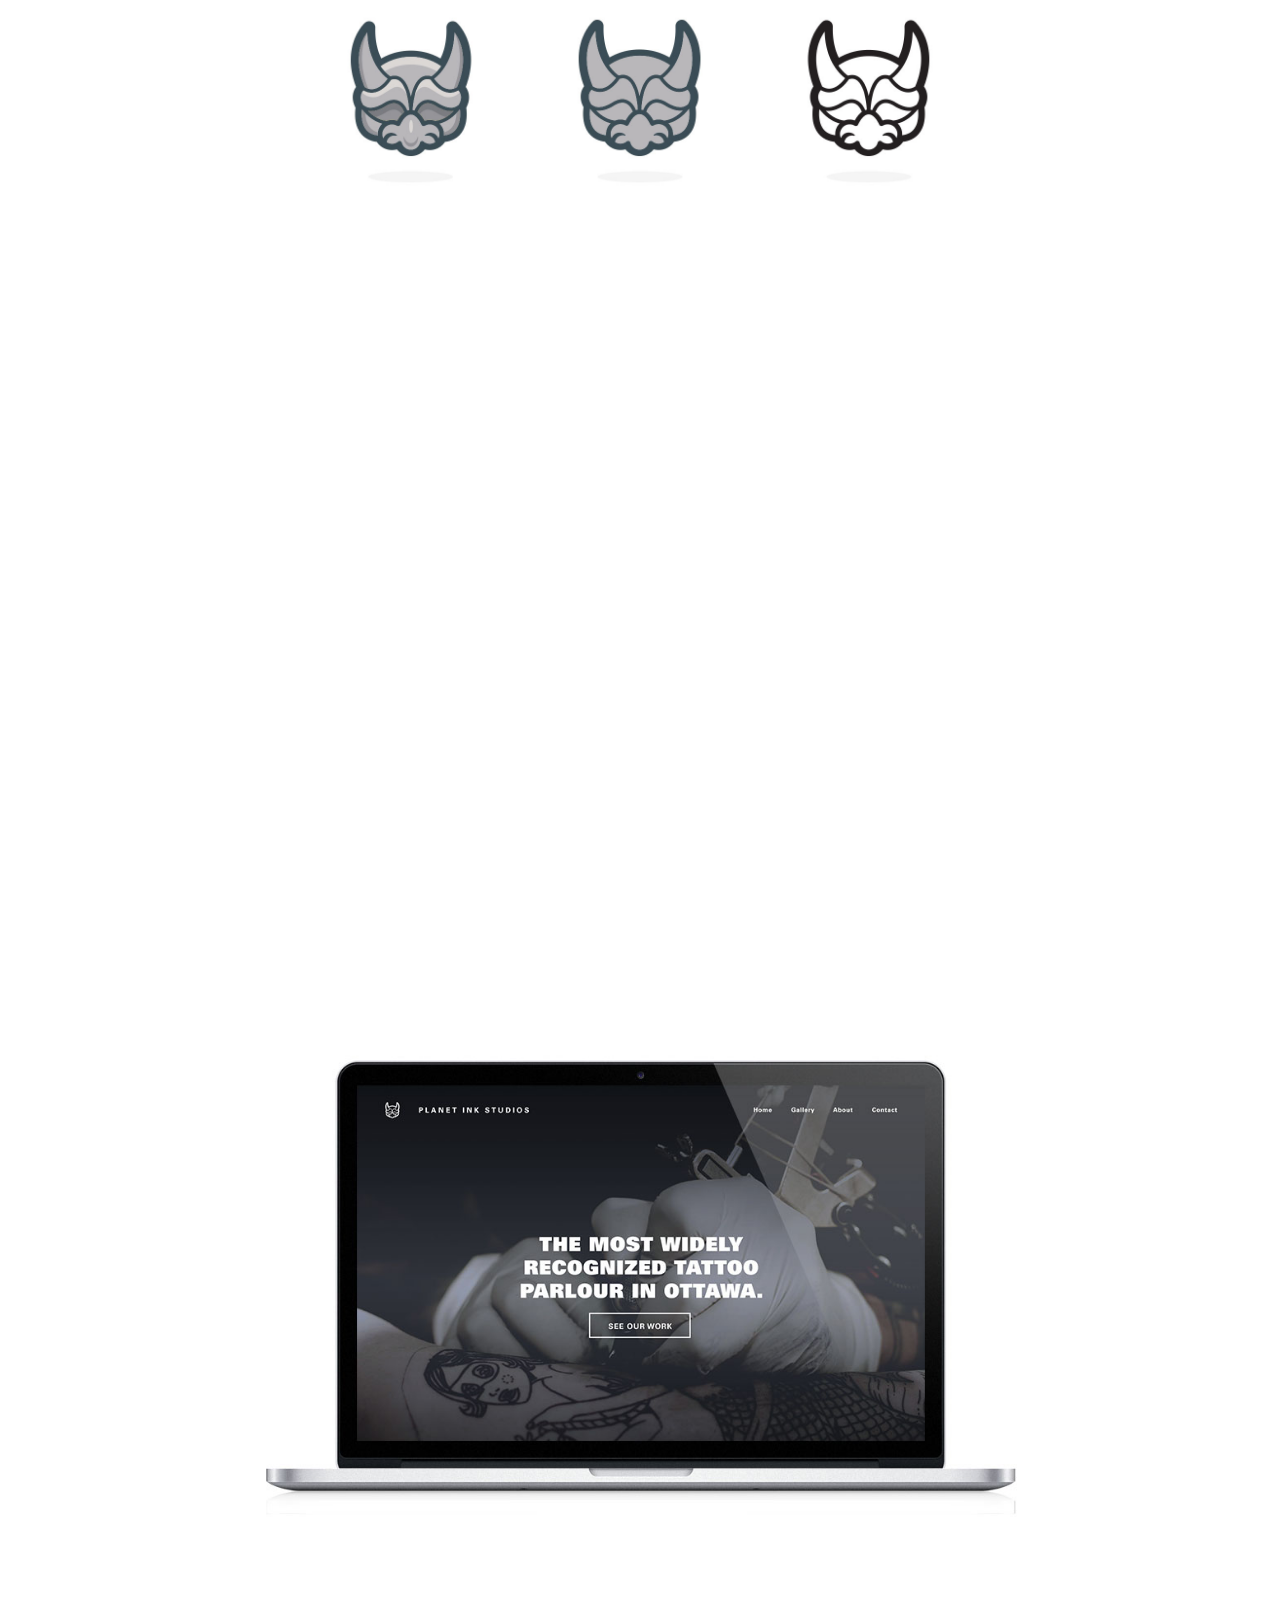
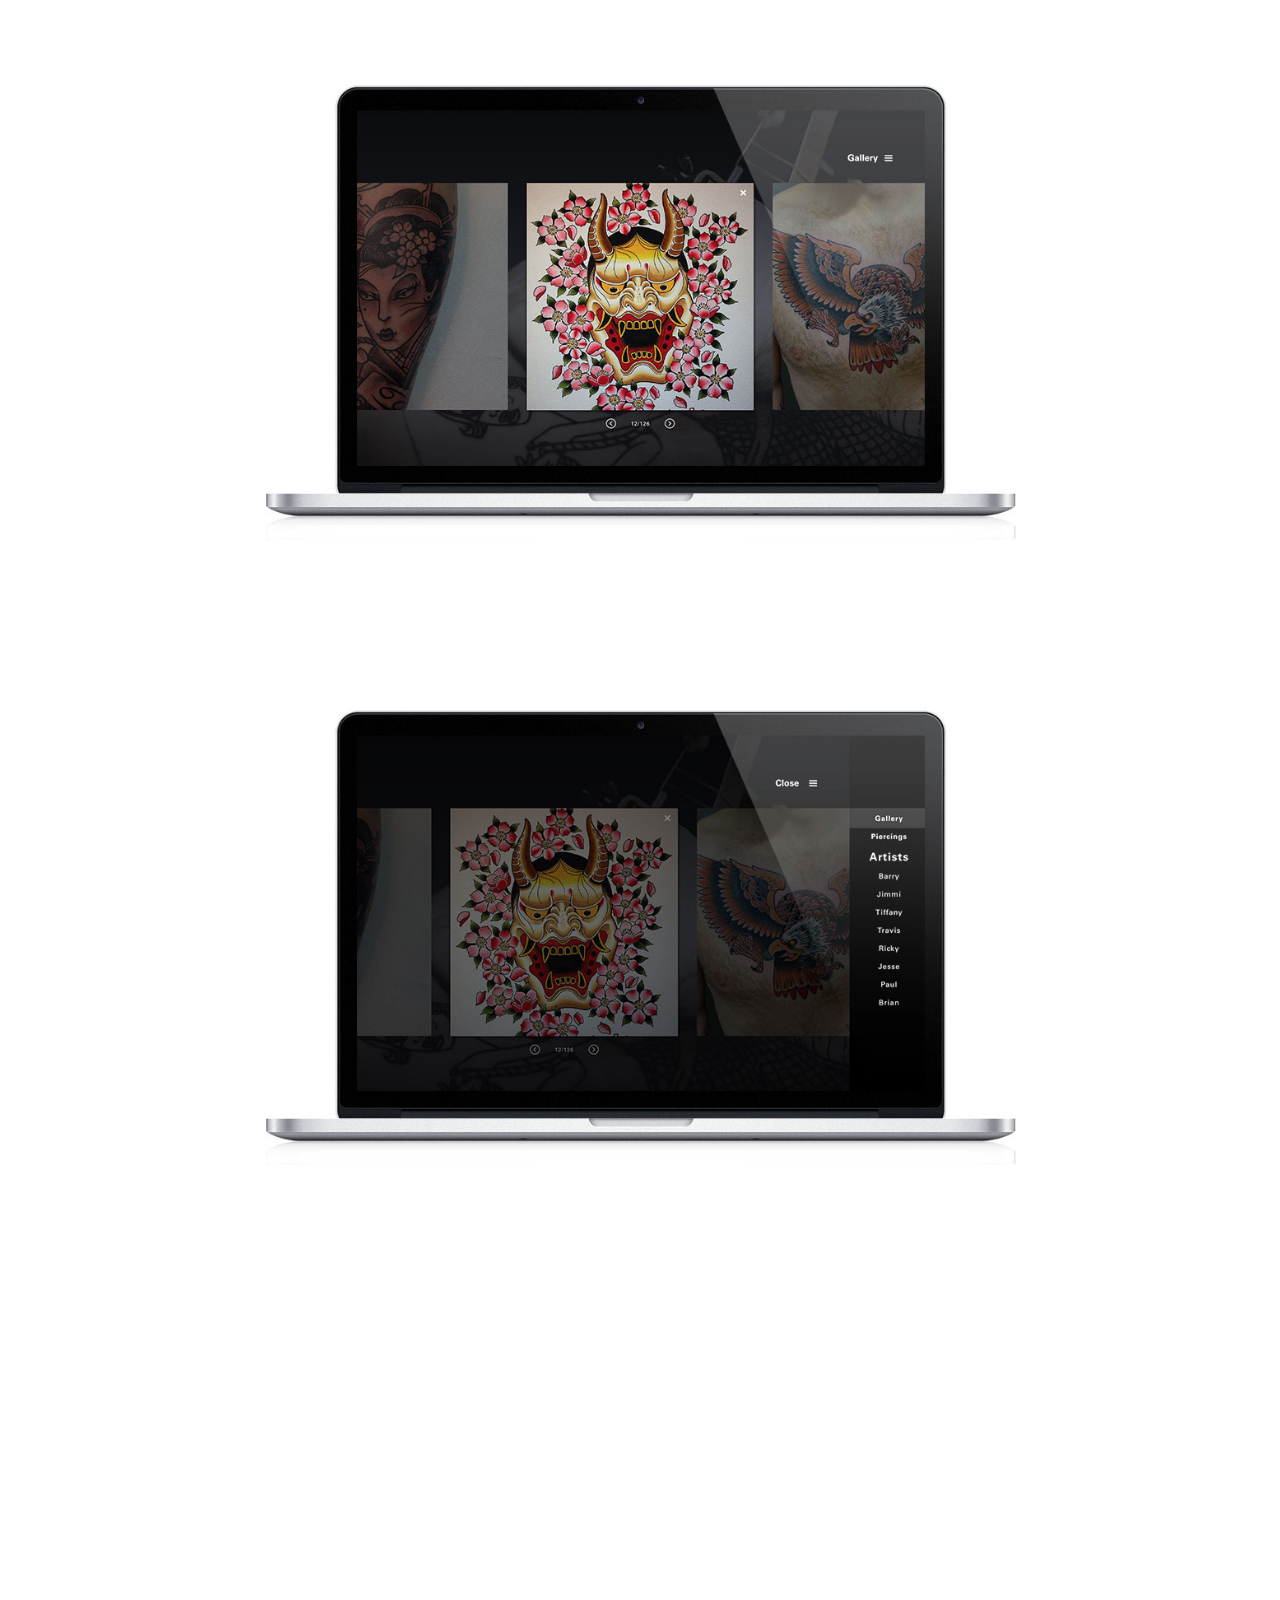
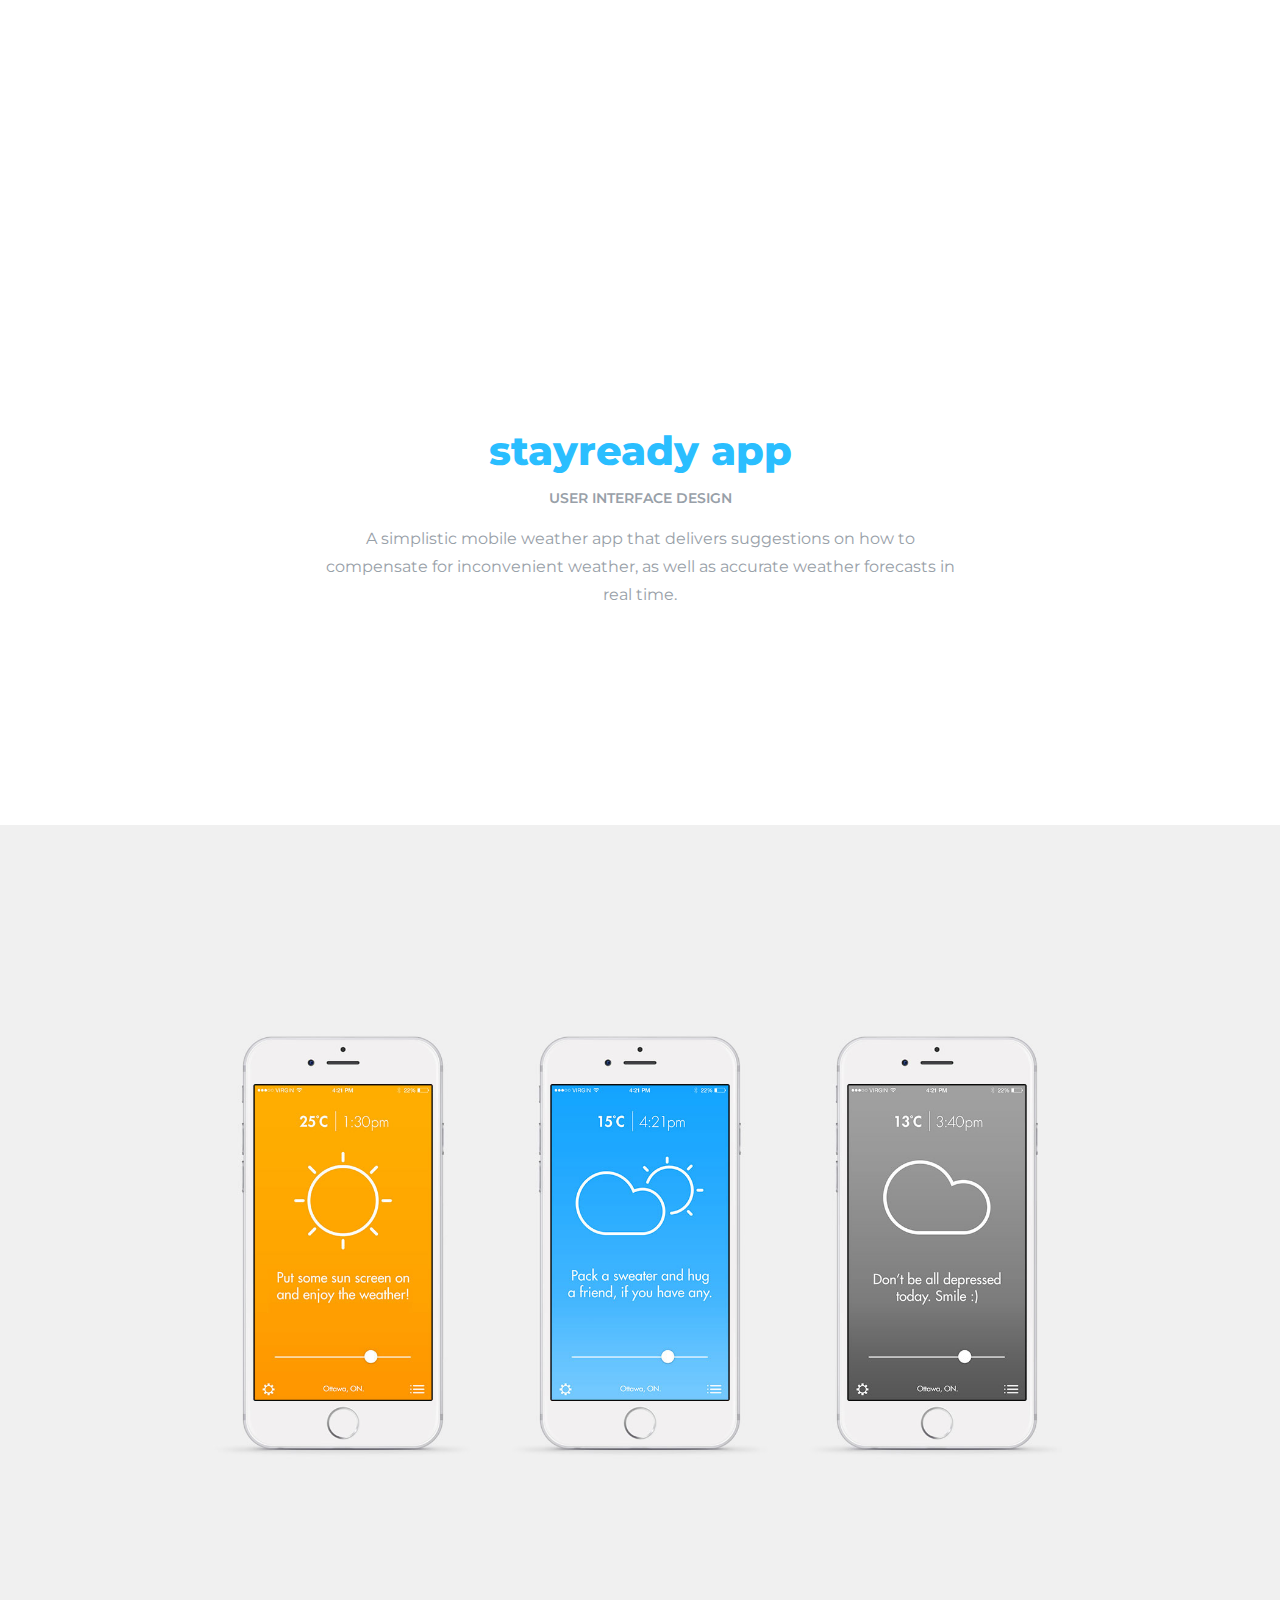
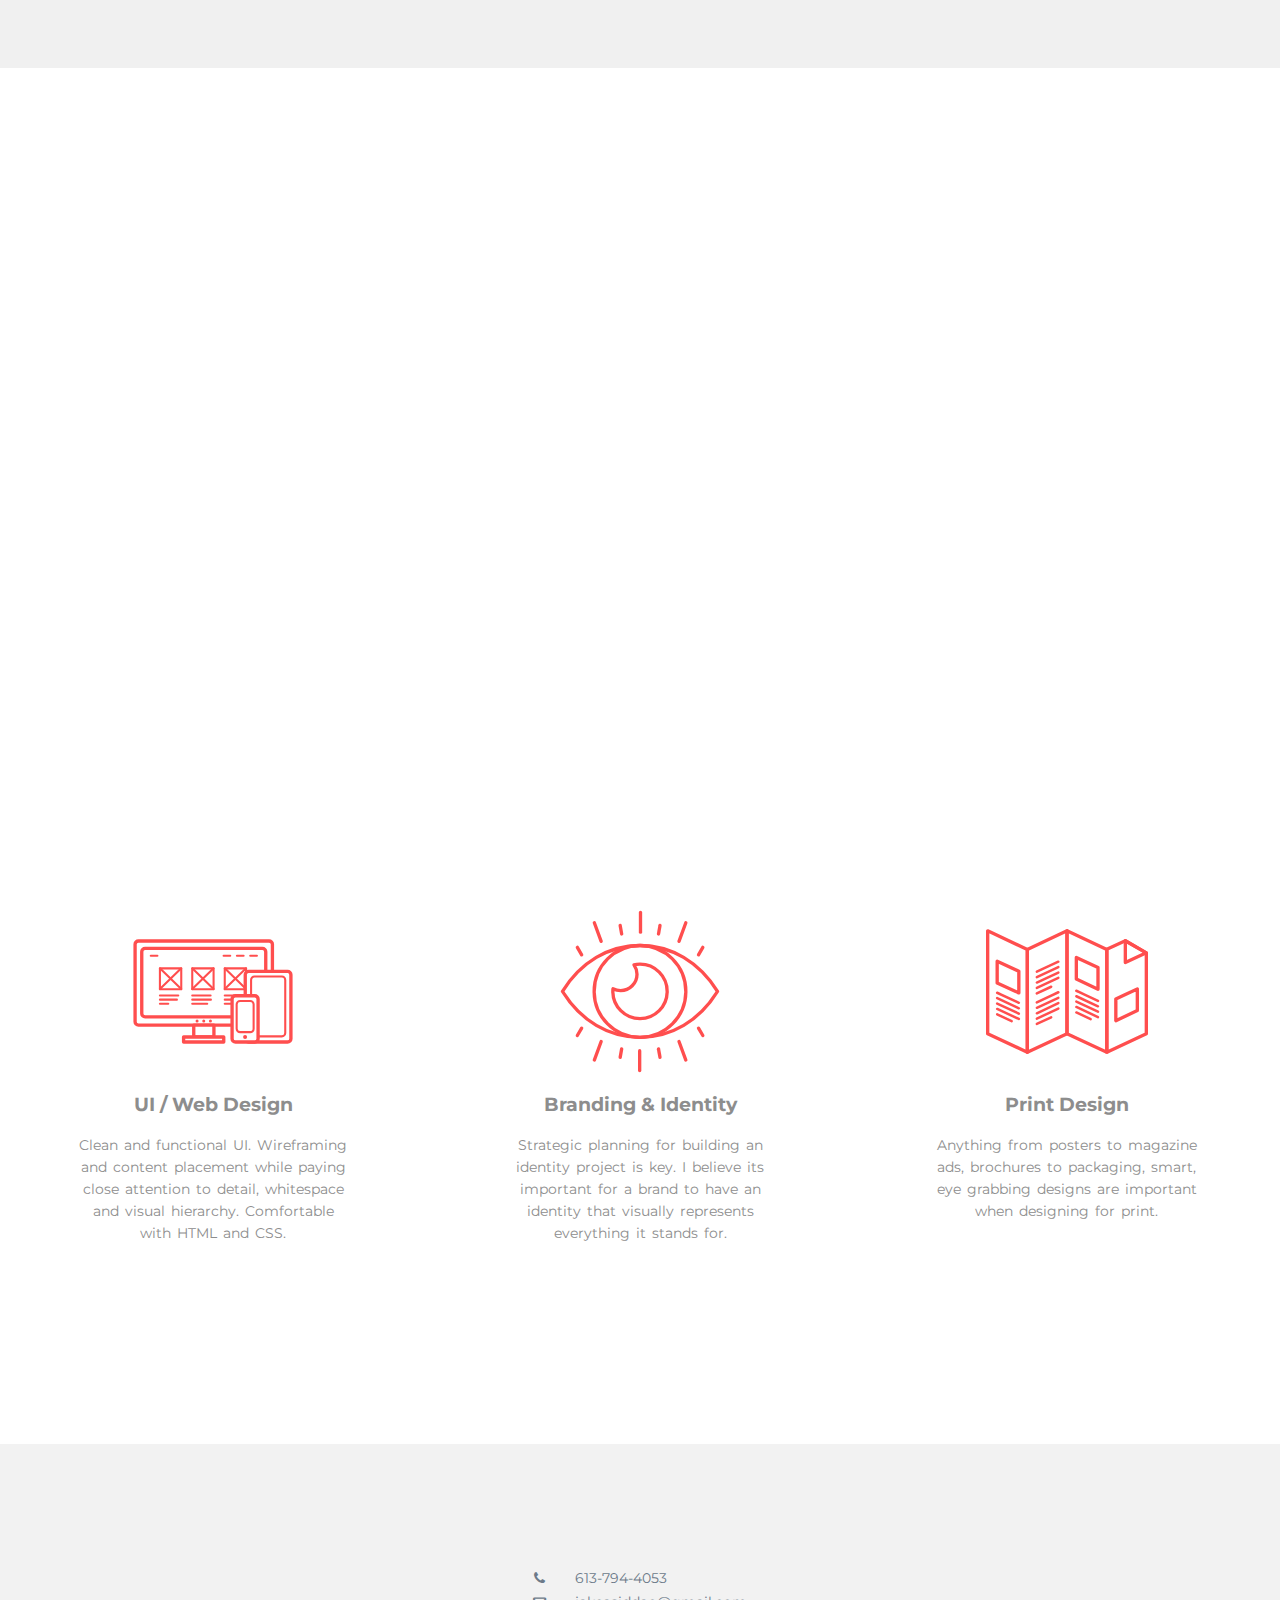
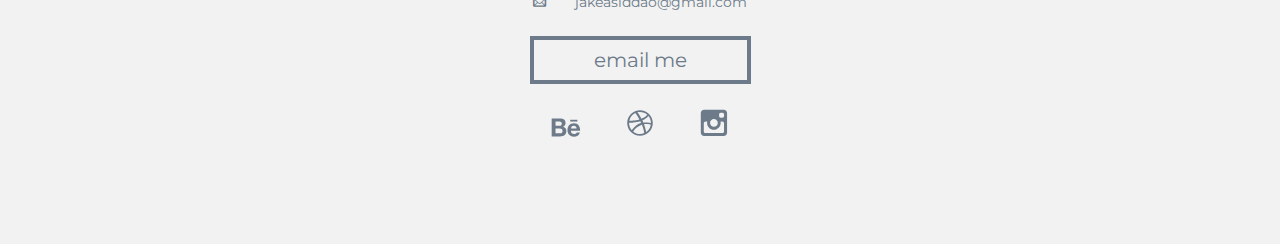
==== commit ef648208: "css" ====
--- a/index.html
+++ b/index.html
@@ -74,7 +74,7 @@
         <div id="banner">
             
             <div class="banner-content">
-                <h1><i>call me jake</i></h1>
+                <h1><i>CALL ME JAKE</i></h1>
                 
                 <p>I'm a Canadian user interface designer and illustrator with a keen eye for pixel perfect detail and visually appealing content placement. Aside from all that, I'm an enthusiast in street photography and kick ass at Dance Dance Revolution.</p>
                 
@@ -91,7 +91,7 @@
                 
                 <ul>
                     
-                        <li><a href="https://www.behance.net/JakeAsiddao" target="_blank"><img src="assets/social/footer-behance-01.svg"></a></li>
+                        <li><a href="https://ca.linkedin.com/in/jakeasiddao" target="_blank"><img src="assets/social/link-logo.svg"></a></li>
                         <li><a href="https://www.dribbble.com/JakeAsiddao" target="_blank"><img src="assets/social/footer-dribbble-ball-mark.svg"></a></li>
                         <li><a href="https://www.instagram.com/vsiddvo" target="_blank"><img src="assets/social/footer-instagram-01.svg"></a></li>
                     
@@ -106,8 +106,10 @@
         <div id="work-kriteek">
         
             <div class="kriteek">
-            
-                <img src="assets/kriteek/logo.png">
+                
+                <h2>kriteek app</h2>
+            
+                <!--<img src="assets/kriteek/logo.png">-->
                 
                 <h3>USER INTERFACE DESIGN</h3>
                 
@@ -169,7 +171,9 @@
         
          <div id="planet-ink">
             
-                <img src="assets/planet-ink/planet-ink-logo.png">
+                <!-- <img src="assets/planet-ink/planet-ink-logo.png"> -->
+             
+                <h2>planet ink</h2>
                 
                 <h3>WEB DESIGN / BRANDING</h3>
              
@@ -221,7 +225,8 @@
         
         <div id="stayready">
         
-            <img src="assets/stayready/logo.jpg">
+            <!--<img src="assets/stayready/logo.jpg">-->
+            <h2>stayready app</h2>
                 
                 <h3>USER INTERFACE DESIGN</h3>
              
--- a/css/main.css
+++ b/css/main.css
@@ -165,11 +165,10 @@
 
 #banner {
 width: 100%;
-;
 }
 
 .banner-content {
-padding-top: 150px;
+padding-top: 100px;
 display: block;
 width: 80%;
 margin: 0 auto;
@@ -178,13 +177,12 @@
 
 h1 {
 text-align: center;
-font-size: 32px;
+font-size: 24px;
 font-family: 'Montserrat', 'helvetica', sans-serif;
-
 font-weight: 900;
 text-align: center;
 color: #ff4e4e;
-letter-spacing: 1px;
+letter-spacing: 3px;
 margin-bottom: 40px;
 }
 
@@ -194,7 +192,7 @@
 }
 
 .banner-content p{
-color: #8495a7;
+color: #484848;
 font-family: 'Montserrat','helvetica', sans-serif;
 text-align: center;
 font-size: 20px;
@@ -219,6 +217,10 @@
 #banner .social ul li img{
  width: 26px;
 margin: 0 20px;
+}
+
+#banner .social ul li img:hover{
+opacity: .6;
 }
 
 #banner .social ul li {
@@ -266,7 +268,7 @@
 
 #work-kriteek {
 max-width: 100%;
-background-color: #f5f5f5;
+background-color: white;
 }
 
 .kriteek{  
@@ -450,7 +452,7 @@
 font-family: 'Montserrat',sans-serif;
 font-weight: 800;
 text-align: center;    
-color: #00bfb3;
+color: #414141;
 font-size: 28px;
 }
 
@@ -554,7 +556,7 @@
 font-family: 'Montserrat',sans-serif;
 font-weight: 800;
 text-align: center;    
-color: #00bfb3;
+color: #2abeff;
 font-size: 28px;
 }
 
@@ -897,7 +899,7 @@
     
 .banner-content {
 display: block;
-width: 60%;
+width: 80%;
 margin: 0 auto;
 }
 
@@ -911,7 +913,6 @@
 color: #ff4e4e;
 font-size: 16px;
 font-weight: 800;
-font-style: italic;
 line-height: 26px;
  text-align: center; 
 display: inline;
@@ -936,6 +937,7 @@
 }
 
 .kriteek h2{
+padding-top: 100px;
 margin: 0 auto;
 width: 60%;
 padding-bottom: 20px;
@@ -1008,6 +1010,17 @@
 max-width: 800px;
 }
     
+#planet-ink h2 {
+padding-top: 100px;
+ margin: 0 auto;
+width: 60%;
+padding-bottom: 20px;
+font-family: 'Montserrat',sans-serif;
+font-weight: 800;
+text-align: center;    
+font-size: 40px;   
+}
+    
 #planet-ink p{
 color: #98a0a8;
 font-family: 'Montserrat',sans-serif;
@@ -1066,14 +1079,15 @@
 }
 
 #stayready h2{
+padding-top: 100px;
 margin: 0 auto;
 width: 100%;
 padding-bottom: 20px;
 font-family: 'Montserrat',sans-serif;
 font-weight: 800;
 text-align: center;    
-color: #00bfb3;
-font-size: 28px;
+color: #2abeff;
+font-size: 40px;
 }
 
 #stayready h3 {
@@ -1083,7 +1097,6 @@
 font-family: 'Montserrat',sans-serif;
 font-weight: 600;
 text-align: center;    
-color: #98a0a8;
 font-size: 14px;   
 }
 
@@ -1198,7 +1211,7 @@
 display: block;
 margin: 0 auto;
 padding-top: 210px; 
-width: 60%;
+width: 80%;
 }
     
 .kriteek-3 img {
@@ -1300,8 +1313,8 @@
 .banner-content {
 display: block;
 margin: 0 auto;
-padding-top: 210px; 
-width: 30%;
+padding-top: 150px; 
+width: 70%;
 }
     
 #planet-ink-4 img{
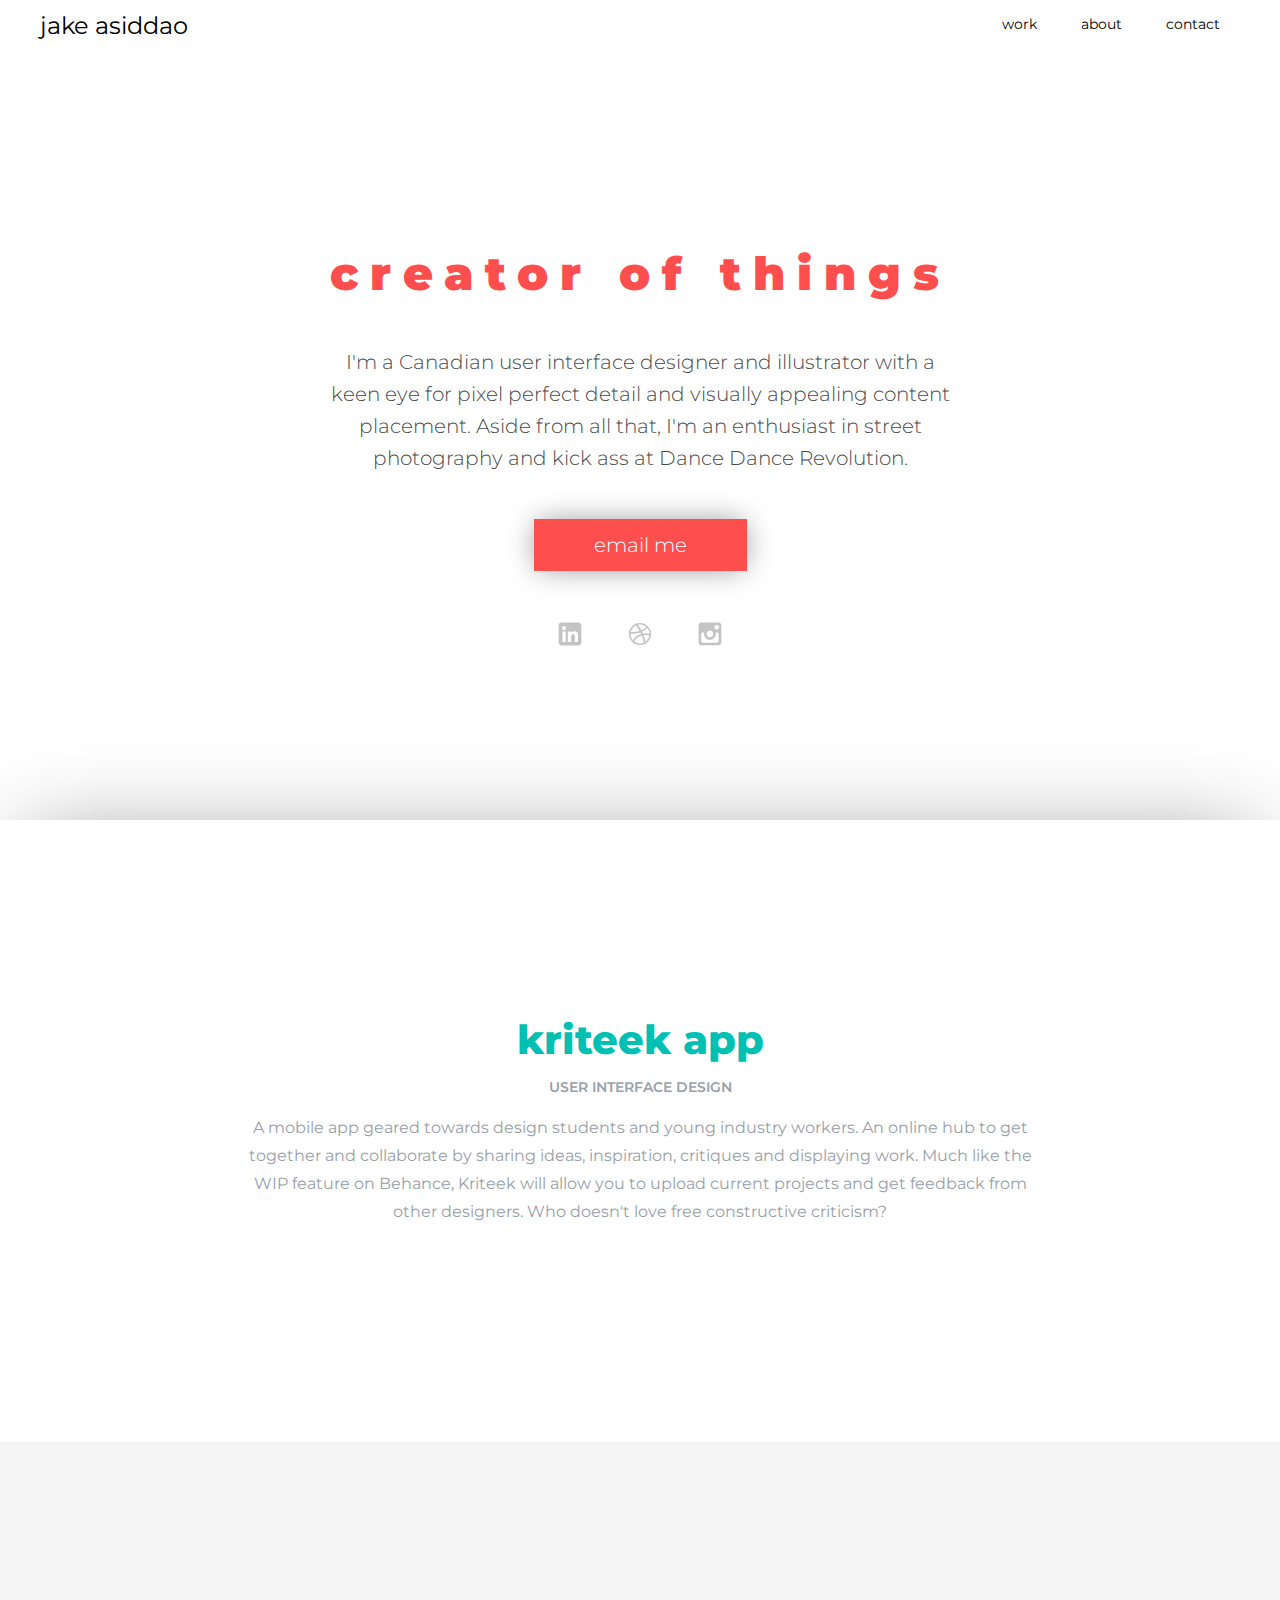
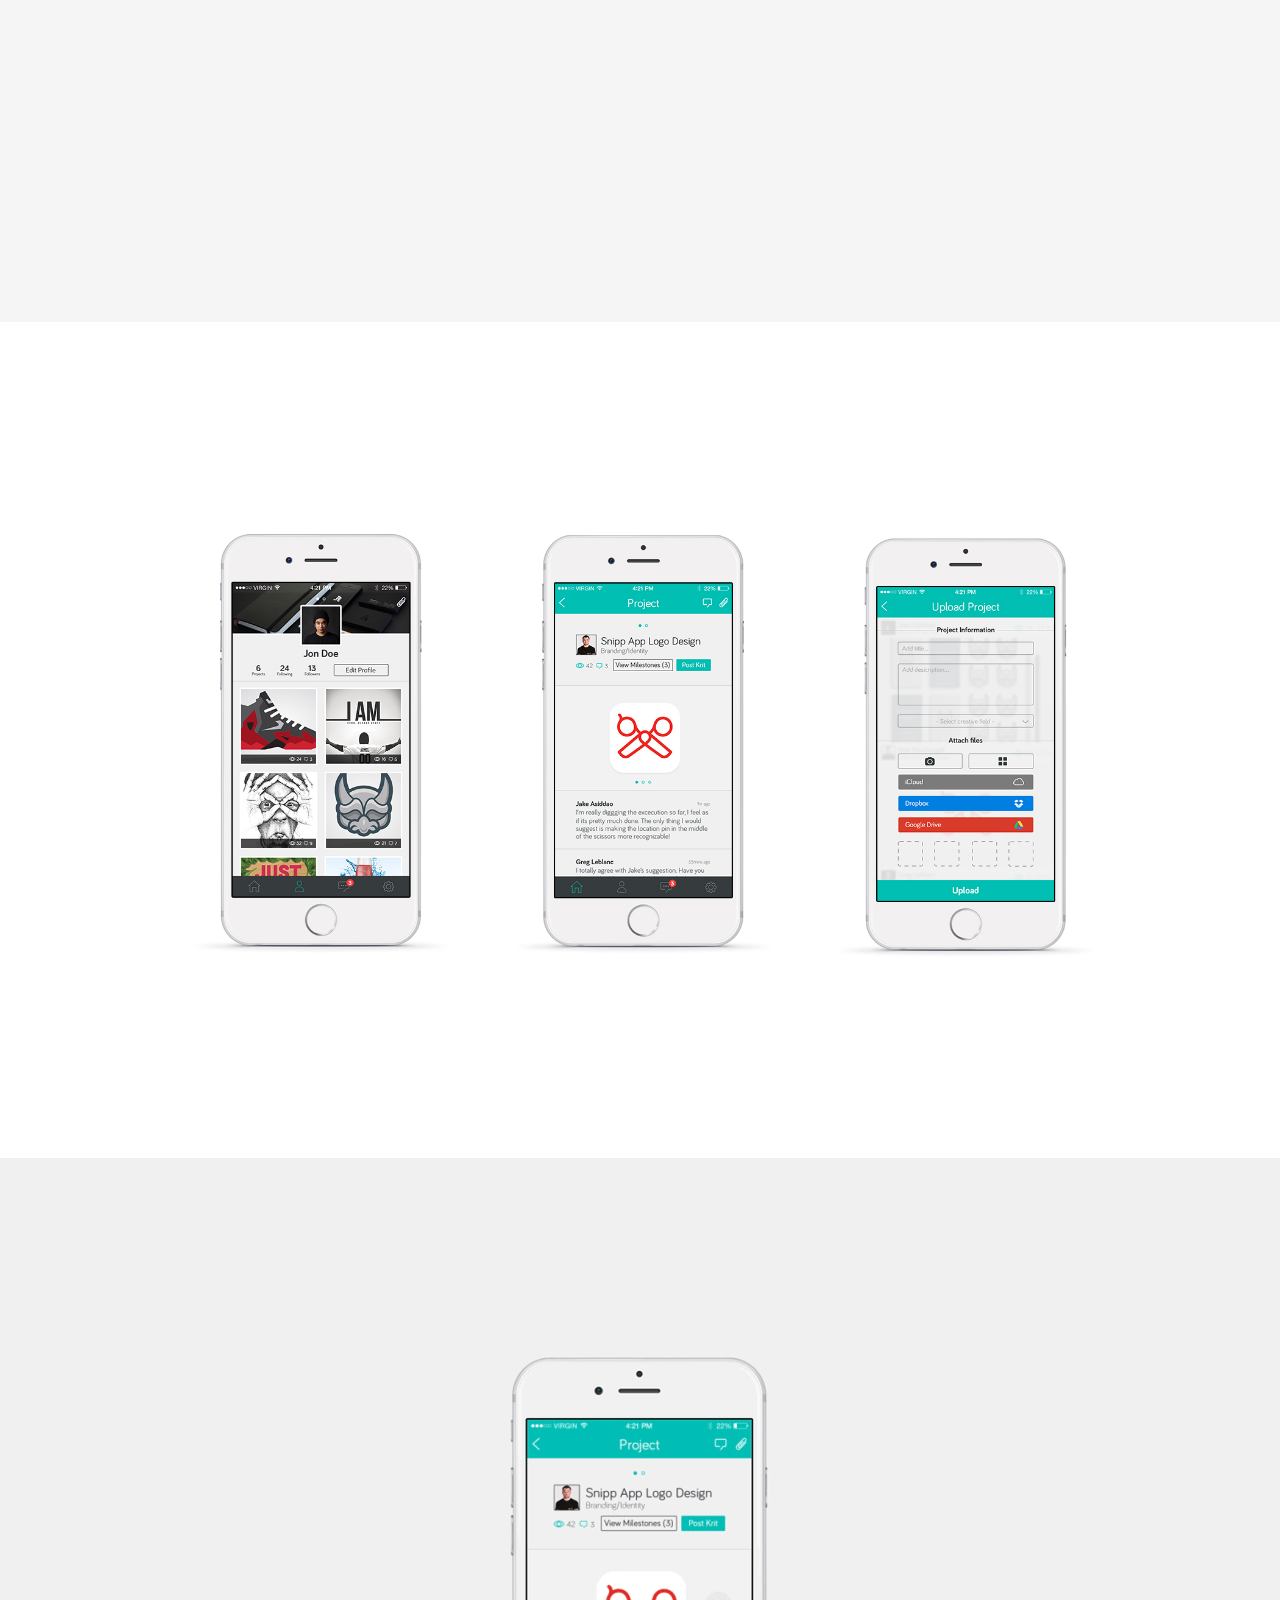
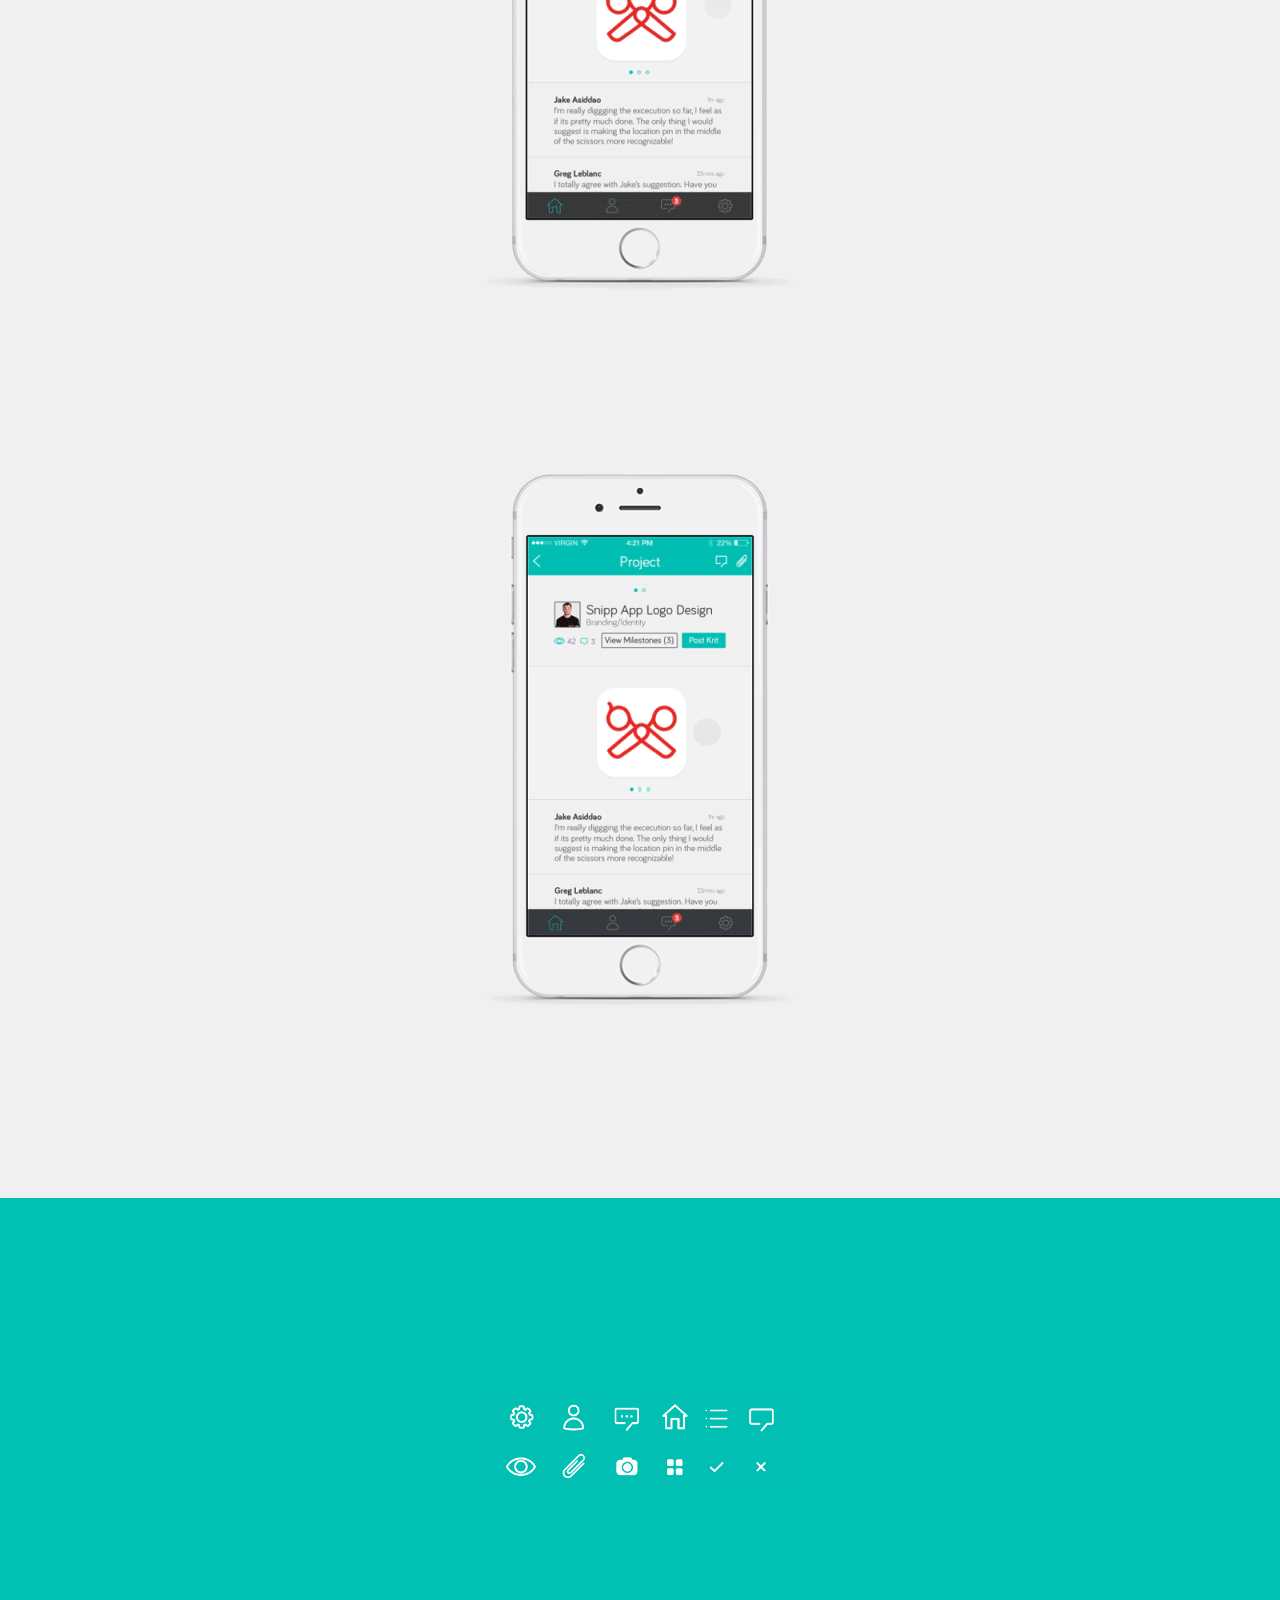
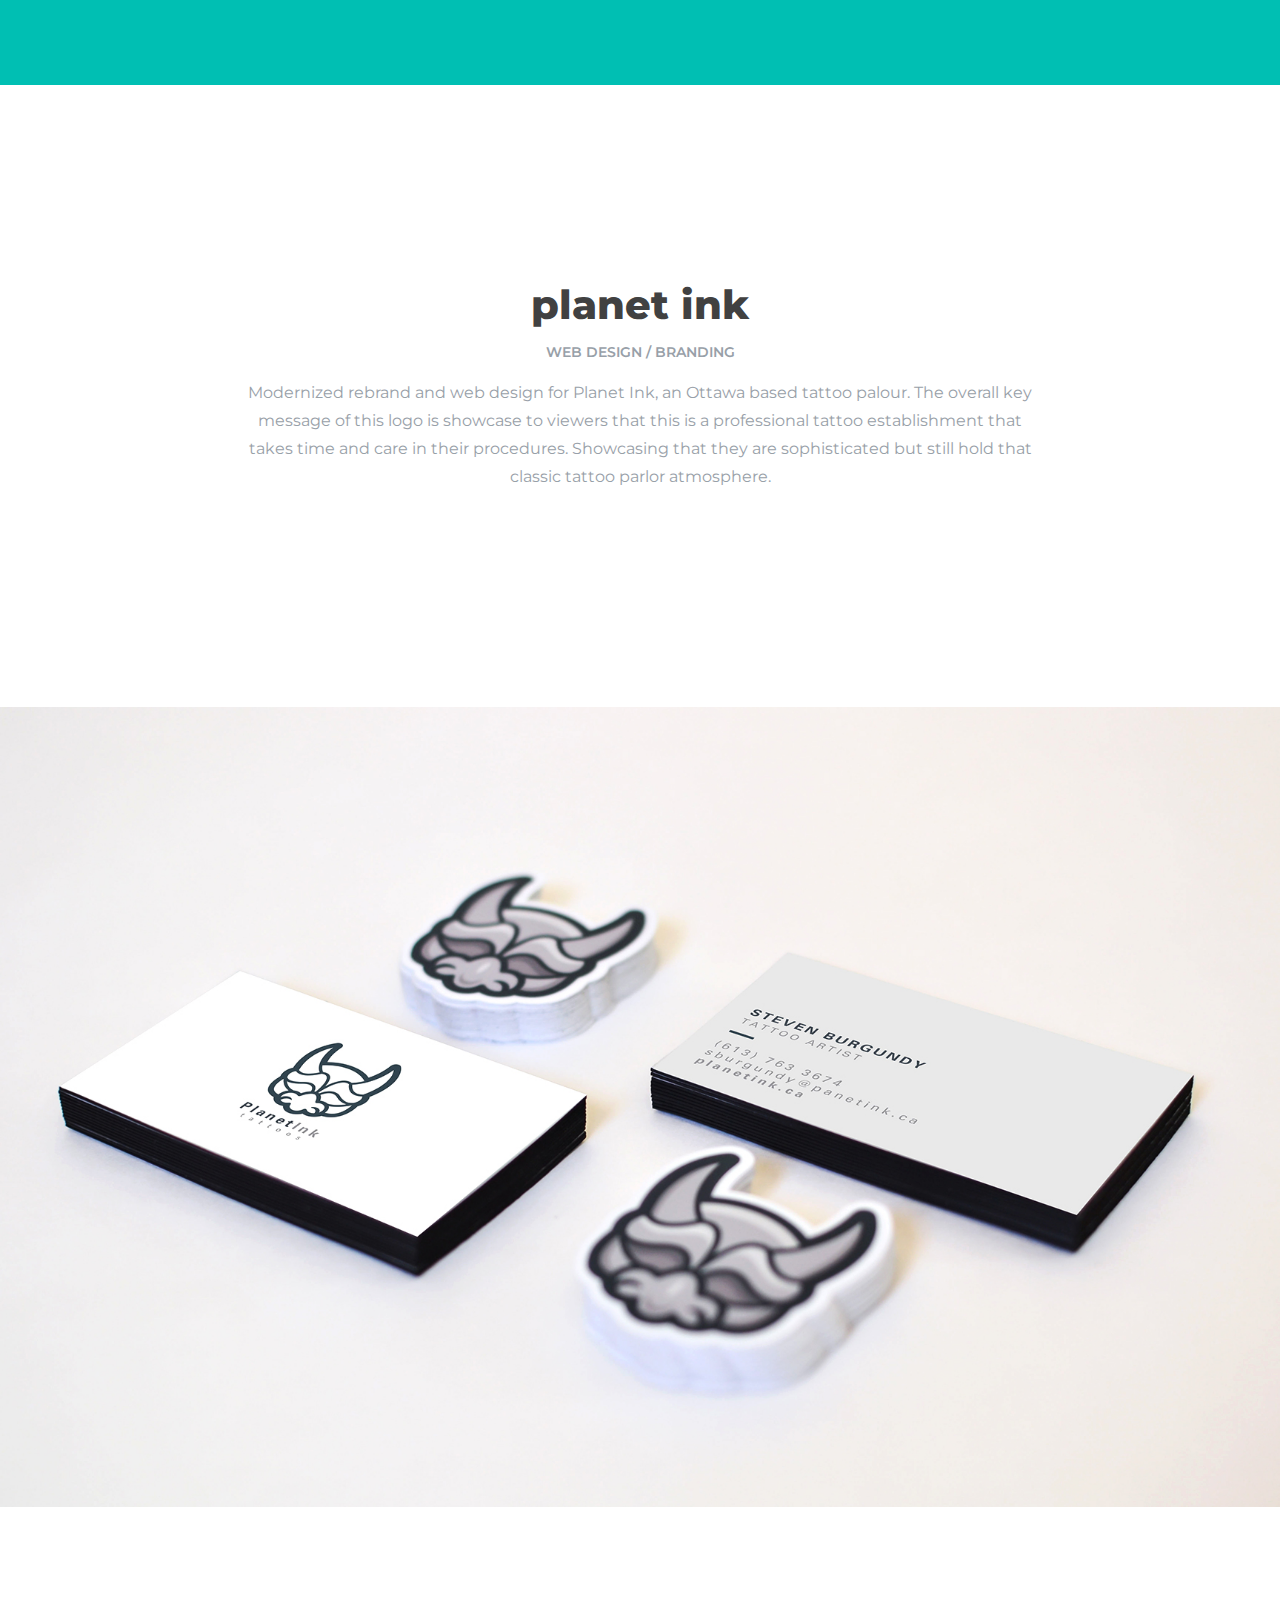
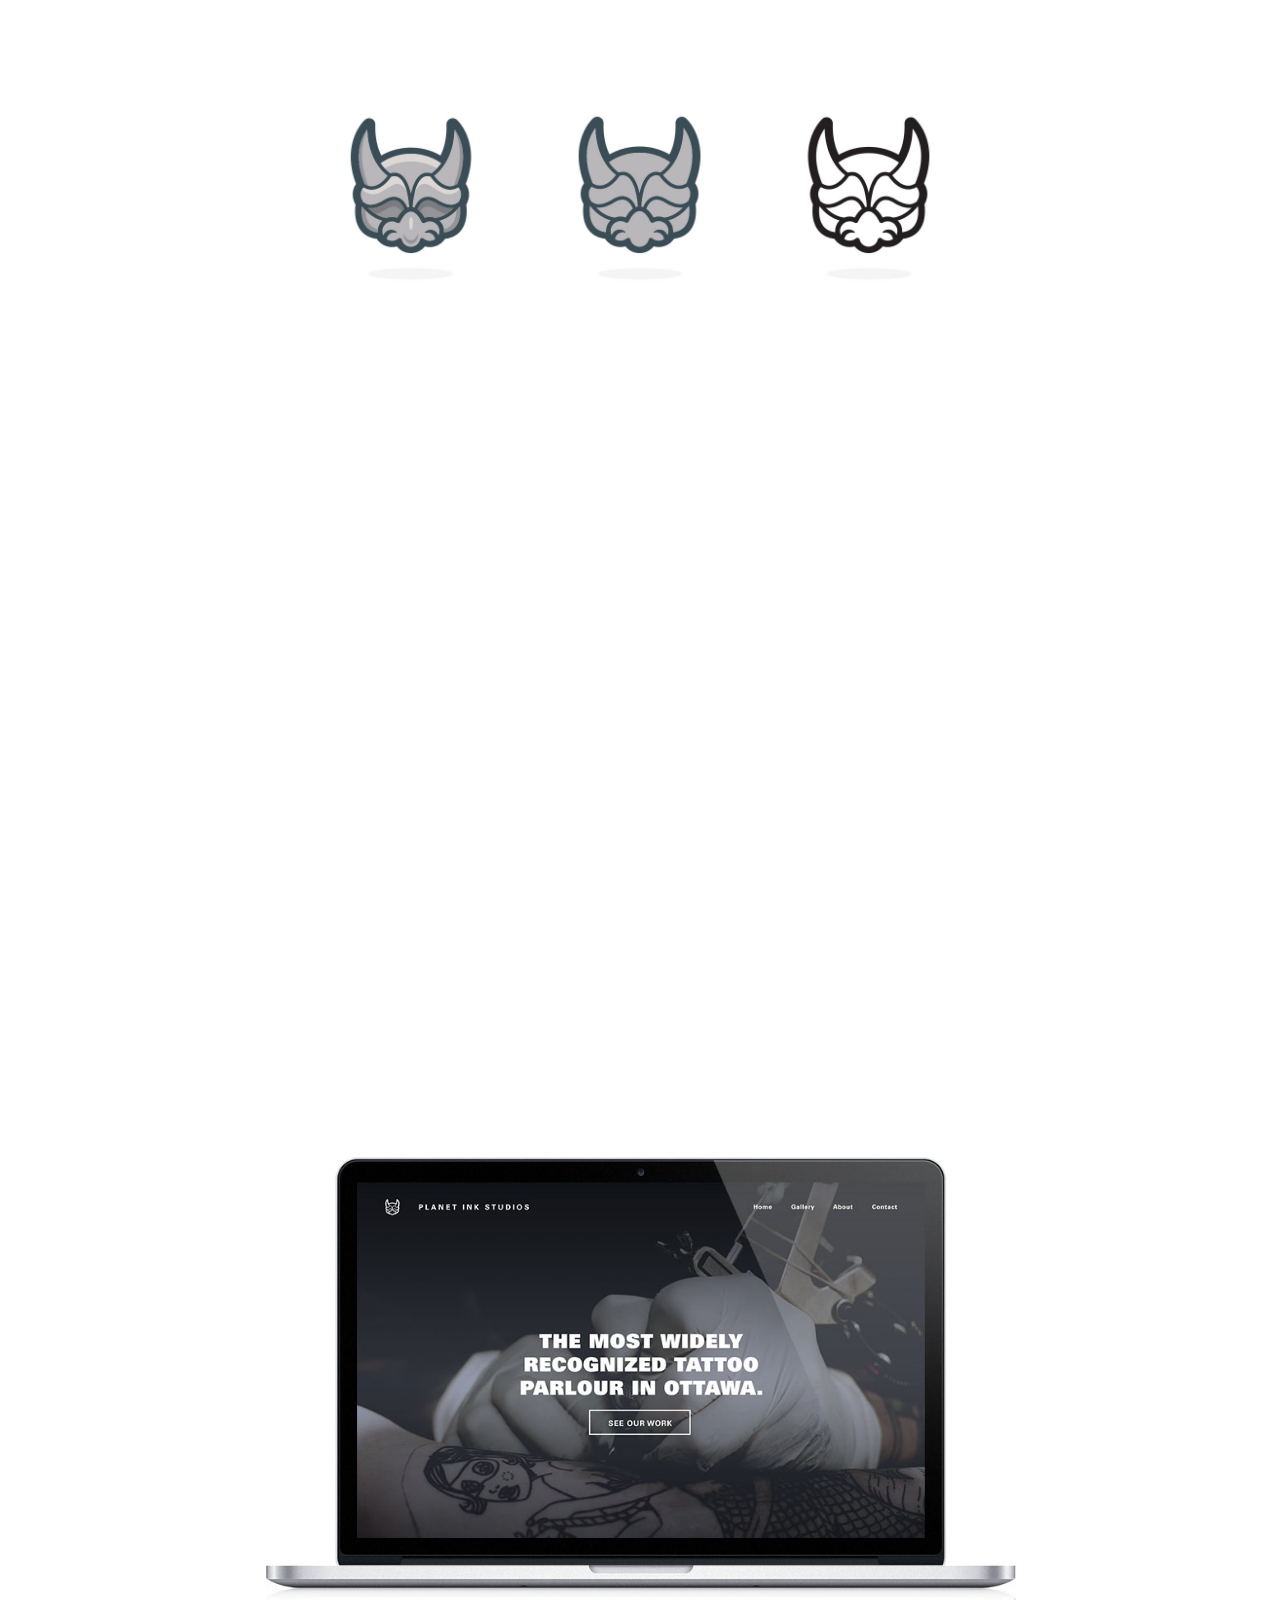
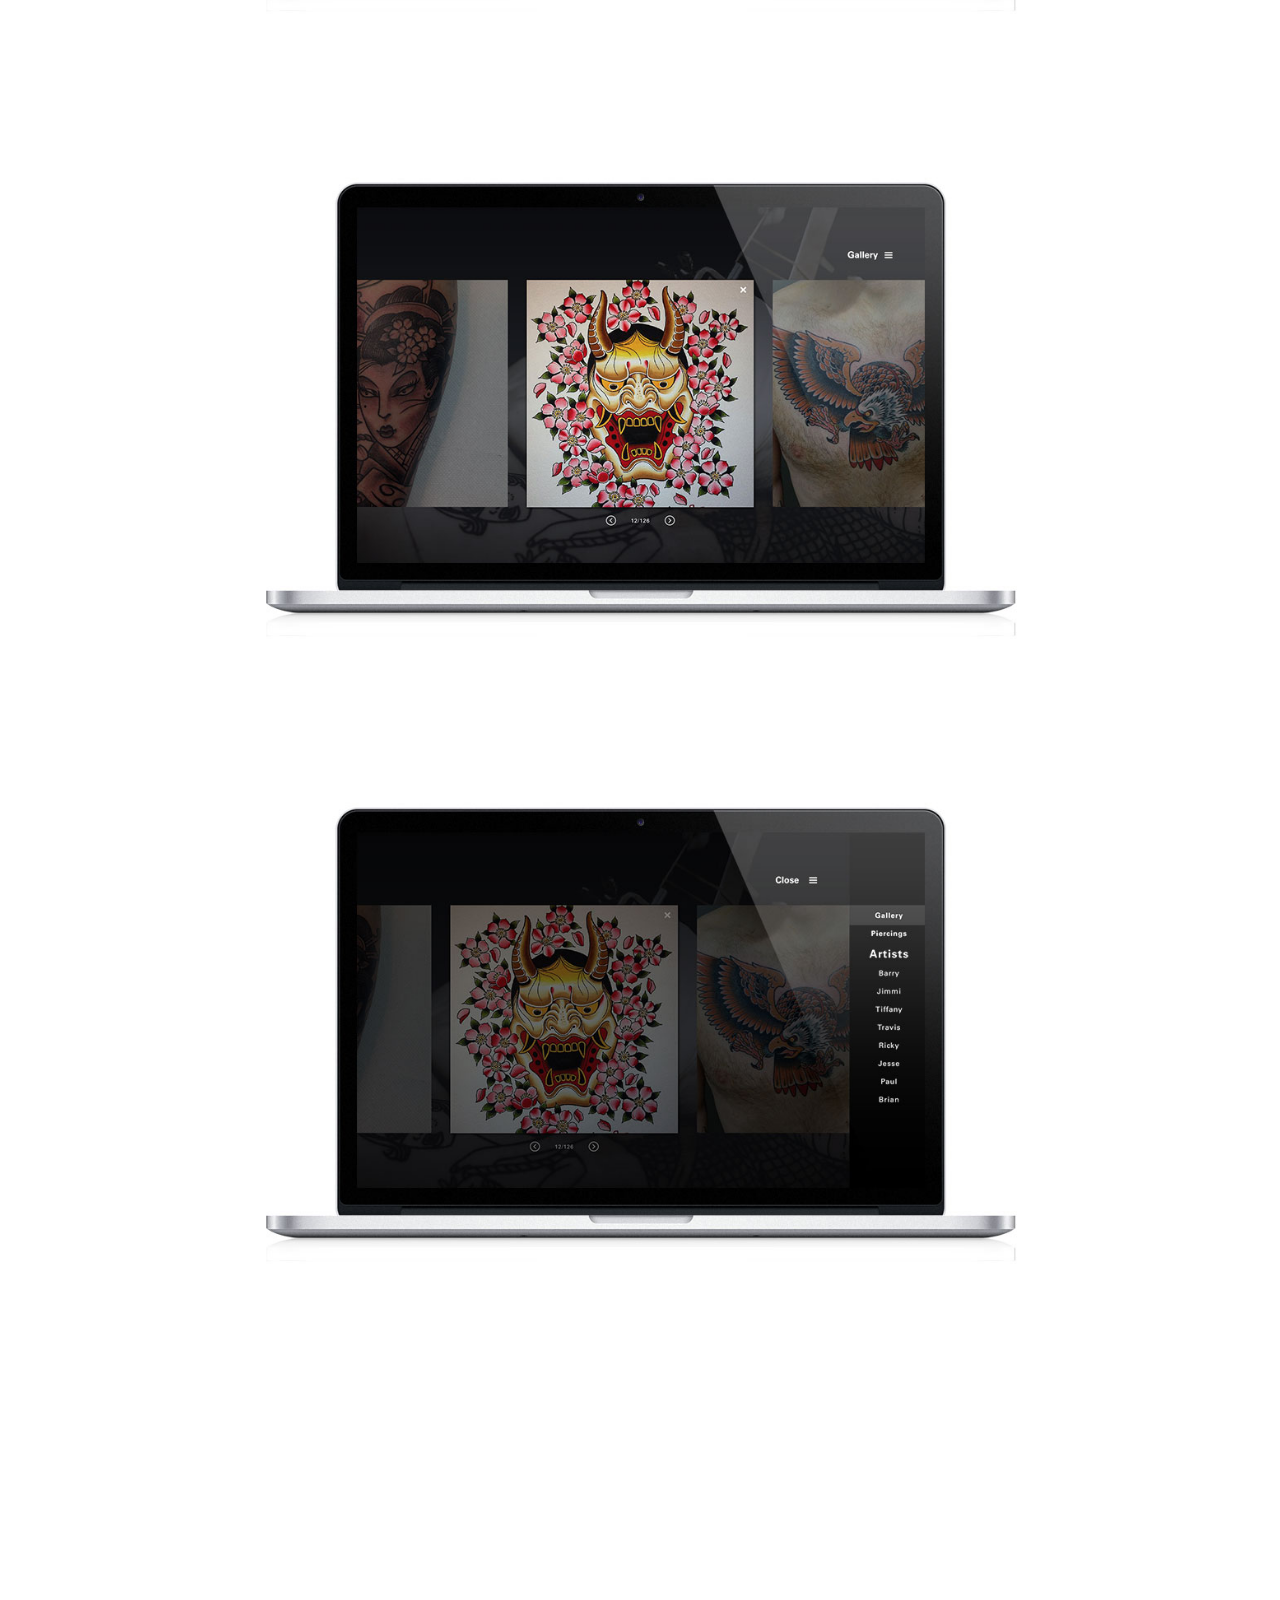
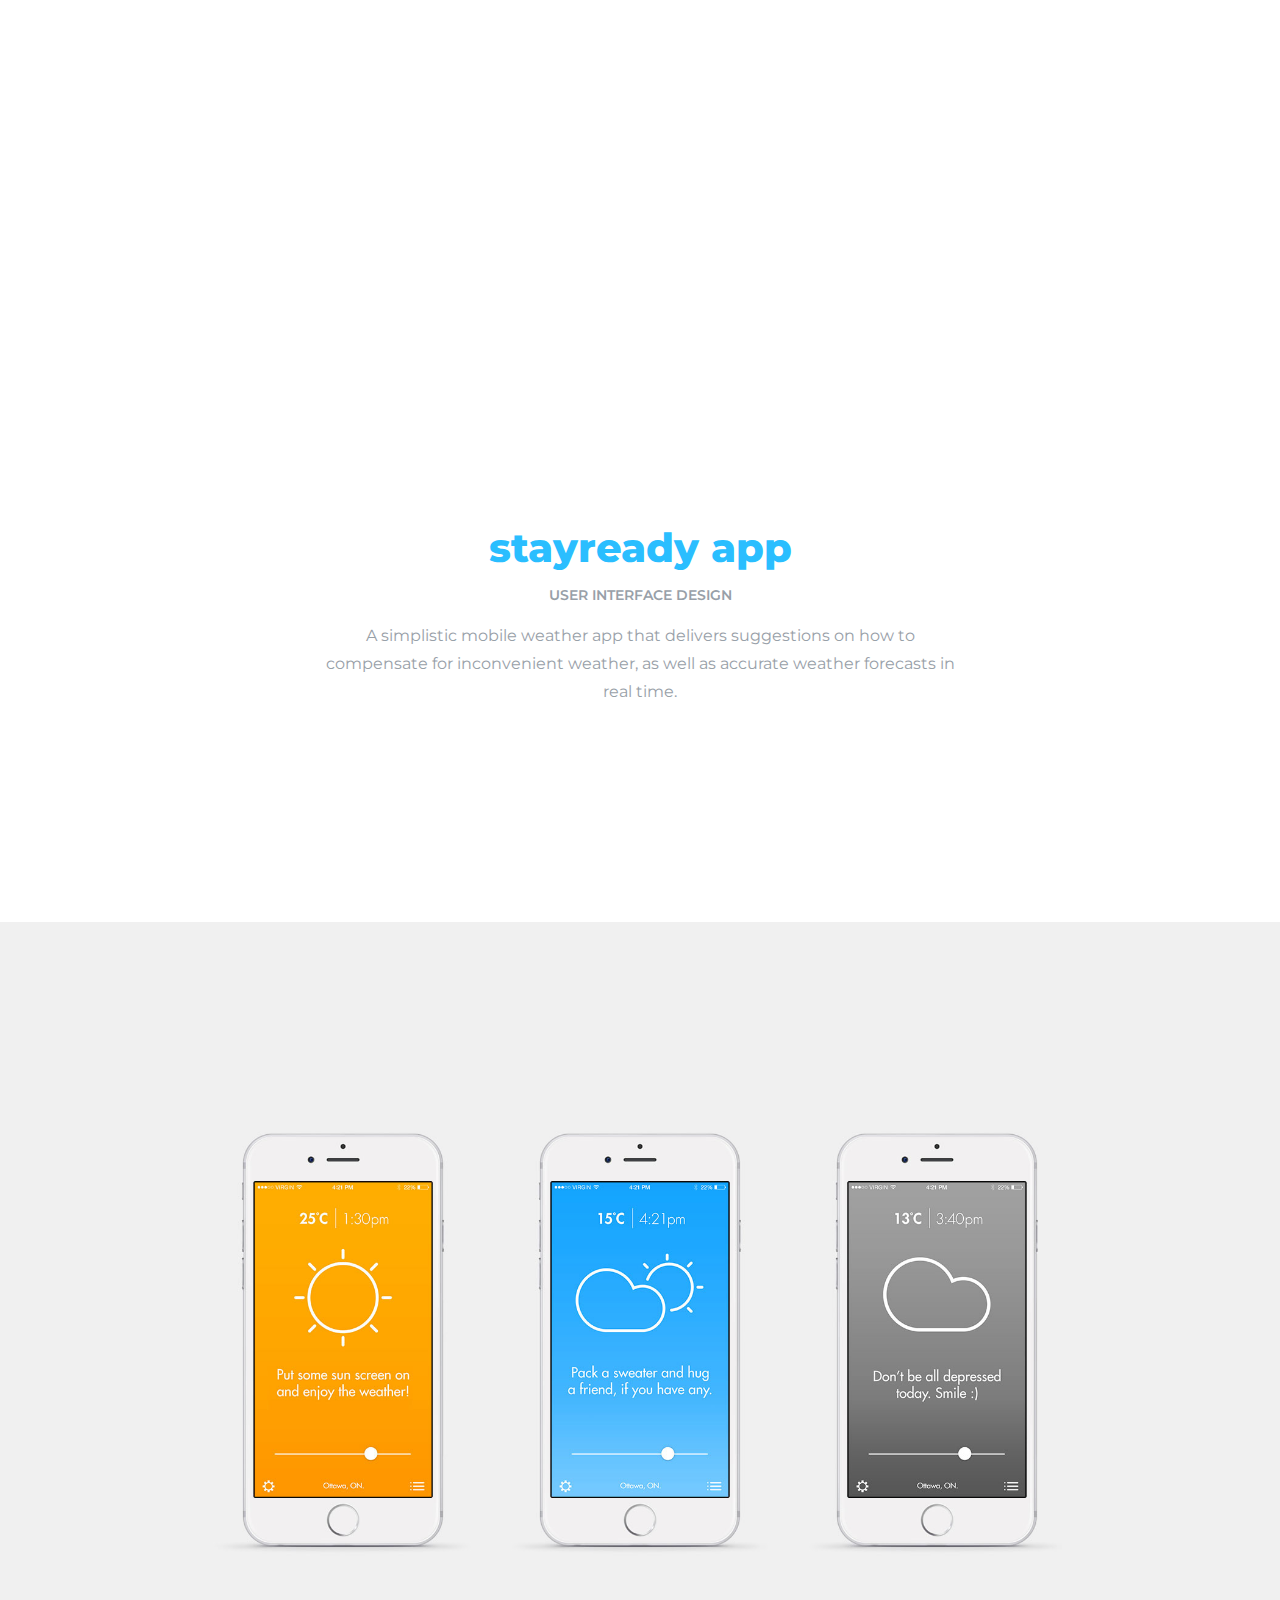
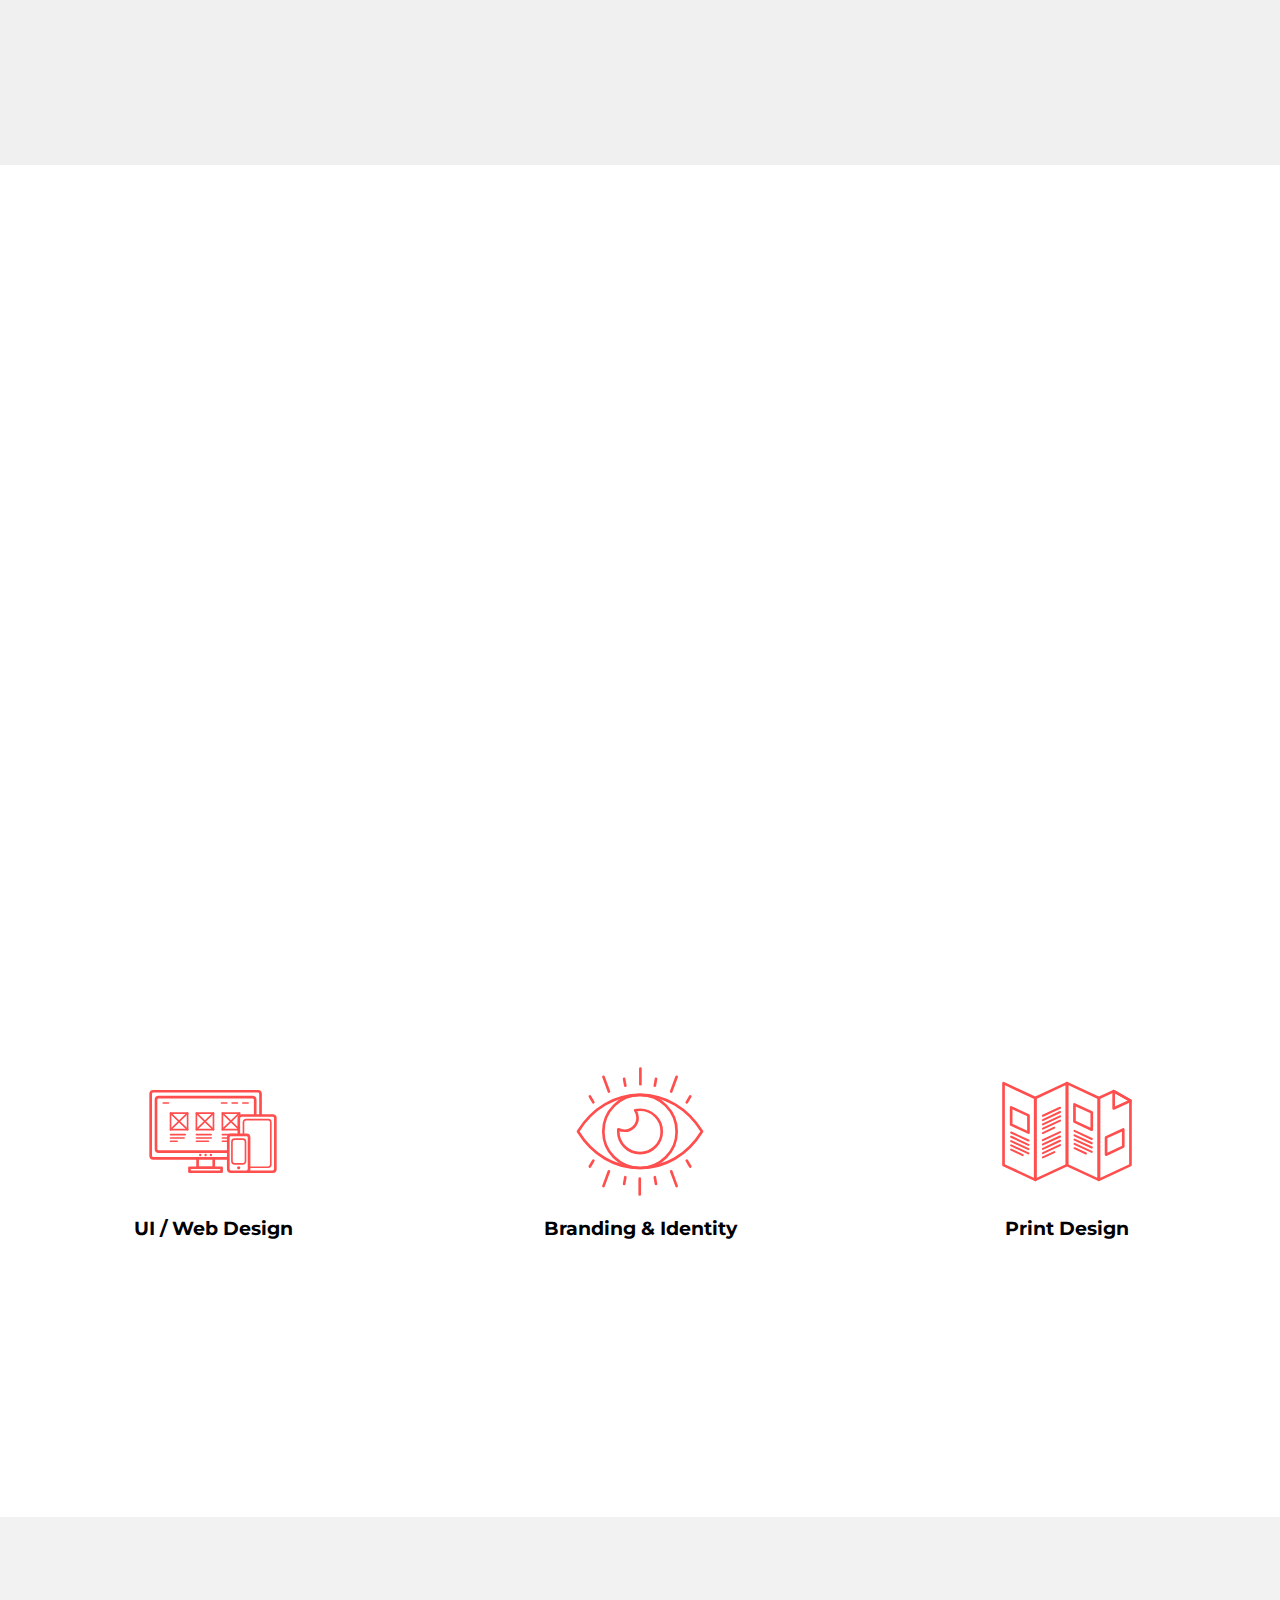
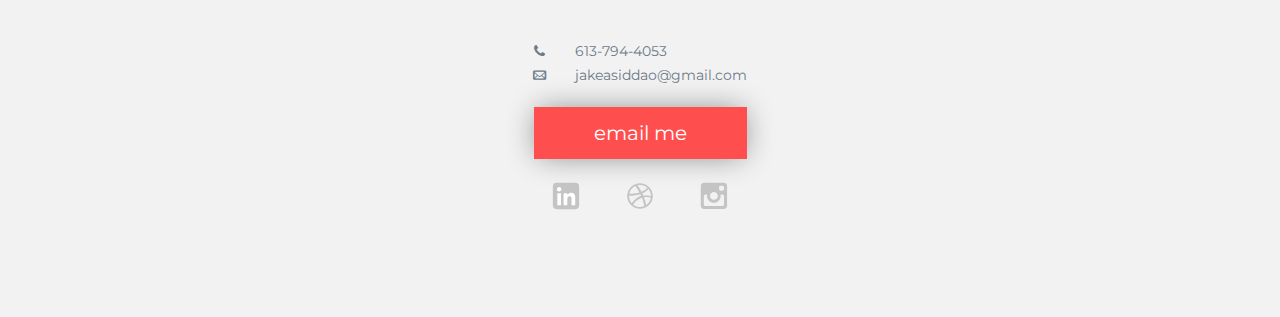
==== commit bdb4d3a3: "Banner" ====
--- a/index.html
+++ b/index.html
@@ -74,15 +74,18 @@
         <div id="banner">
             
             <div class="banner-content">
-                <h1><i>CALL ME JAKE</i></h1>
+                <h1><i>creator of things</i></h1>
                 
                 <p>I'm a Canadian user interface designer and illustrator with a keen eye for pixel perfect detail and visually appealing content placement. Aside from all that, I'm an enthusiast in street photography and kick ass at Dance Dance Revolution.</p>
                 
                 <div class="contact">
             
-                    <ul>
+                    <ul> <!--
                         <li><i class="icon-phone"></i>613-794-4053</li>
-                        <li><i class="icon-mail"></i>jakeasiddao@gmail.com</li>
+                        <li><i class="icon-mail"></i>jakeasiddao@gmail.com</li> -->
+                        <li>            <p class="button"><a href="mailto:jakeasiddao@gmail.com">email me</a></p></li>
+                        <!-- <li><i class="icon-phone"></i>613-794-4053</li> -->
+
                     </ul>
                     
                 </div>
@@ -284,7 +287,7 @@
                    
                    <h3>UI / Web Design</h3>
                    
-                  <p>Clean and functional UI. Wireframing and content placement while paying close attention to detail, whitespace and visual hierarchy. Comfortable with HTML and CSS.</p>
+                  <!-- <p>Clean and functional UI. Wireframing and content placement while paying close attention to detail, whitespace and visual hierarchy. Comfortable with HTML and CSS.</p> -->
                 
                            </div>
                            
@@ -294,17 +297,17 @@
                    
                    <h3>Branding & Identity</h3>
                    
-                   <p>Strategic planning for building an identity project is key. I believe its important for a brand to have an identity that visually represents everything it stands for. </p> 
+                   <!-- <p>Strategic planning for building an identity project is key. I believe its important for a brand to have an identity that visually represents everything it stands for. </p> -->
                    
                </div>
                            
                             <div class="focus-section unit unit-xs-1 unit-s-1-3 unit-m-1-3 unit-l-1-3"> 
             
-                   <img src="assets/focus-icons/icon-print.svg" alt="">
+                   <img src="assets/focus-icons/icon-print.svg" alt=""> 
                    
                    <h3>Print Design</h3>
                    
-                  <p>Anything from posters to magazine ads, brochures to packaging, smart, eye grabbing designs are important when designing for print.</p> 
+                  <!-- <p>Anything from posters to magazine ads, brochures to packaging, smart, eye grabbing designs are important when designing for print.</p> --> 
                    
                 </div>
                            
@@ -332,7 +335,7 @@
                     
                     <ul>
                     
-                        <li><a href="https://www.behance.net/JakeAsiddao" target="_blank"><img src="assets/social/footer-behance-01.svg"></a></li>
+                        <li><a href="https://ca.linkedin.com/in/jakeasiddao" target="_blank"><img src="assets/social/link-logo.svg"></a></li>
                         <li><a href="https://www.dribbble.com/JakeAsiddao" target="_blank"><img src="assets/social/footer-dribbble-ball-mark.svg"></a></li>
                         <li><a href="https://www.instagram.com/vsiddvo" target="_blank"><img src="assets/social/footer-instagram-01.svg"></a></li>
                     
--- a/css/main.css
+++ b/css/main.css
@@ -151,19 +151,15 @@
 transition: all 250ms linear;
 }
 
-/*
-.banner {
-background: url("../assets/banner-2.jpg")  no-repeat center center fixed;
+
+
+
+#banner {
+/* background: url("../assets/banner-bg.jpg")  no-repeat center center fixed;
 -webkit-background-size: cover;
 -moz-background-size: cover;
 -o-background-size: cover;
-background-size: cover;
-width: 100%;
-height: 32rem;
-}
-*/
-
-#banner {
+background-size: cover; */
 width: 100%;
 }
 
@@ -172,17 +168,18 @@
 display: block;
 width: 80%;
 margin: 0 auto;
-padding-bottom: 150px;
+padding-bottom: 100px;
 }
 
 h1 {
 text-align: center;
-font-size: 24px;
+font-size: 46px;
+line-height: 65px;
 font-family: 'Montserrat', 'helvetica', sans-serif;
 font-weight: 900;
 text-align: center;
 color: #ff4e4e;
-letter-spacing: 3px;
+letter-spacing: 12px;
 margin-bottom: 40px;
 }
 
@@ -198,14 +195,6 @@
 font-size: 20px;
 font-weight: 300;
 line-height: 32px;
-margin-bottom: 40px;
-}
-
-#banner {
--webkit-background-size: cover;
--moz-background-size: cover;
--o-background-size: cover;
-background-size: cover;   
 }
 
 #banner .social{
@@ -217,6 +206,8 @@
 #banner .social ul li img{
  width: 26px;
 margin: 0 20px;
+transition: all 150ms linear;
+
 }
 
 #banner .social ul li img:hover{
@@ -228,7 +219,28 @@
 }
 
 #banner .contact {
-margin-bottom: 40px;    
+margin-top: 55px; 
+margin-bottom: 20px;
+}
+
+#banner .button a{
+font-family: 'Montserrat',sans-serif;
+text-decoration: none;
+    padding: 14px 60px;
+font-size: 20px;
+    background-color: #ff4e4e;
+color: white;
+transition: all 150ms linear;
+-webkit-box-shadow: 0px 0px 30px -4px rgba(0,0,0,0.47);
+-moz-box-shadow: 0px 0px 30px -4px rgba(0,0,0,0.47);
+box-shadow: 0px 0px 30px -4px rgba(0,0,0,0.47);
+}
+
+#banner p a:hover {
+opacity: .8;   
+-webkit-box-shadow: 0px 0px 0px -6px rgba(0,0,0,0.47);
+-moz-box-shadow: 0px 0px 0px -6px rgba(0,0,0,0.47);
+box-shadow: 0px 0px 0px -6px rgba(0,0,0,0.47);
 }
 
 #banner .contact ul {
@@ -242,11 +254,12 @@
 font-size: 16px;
 font-weight: 900;
 line-height: 26px;
- text-align: center;   
+text-align: center;
+padding-bottom: 20px
 }
 
 #banner .contact li i {
-padding-right: 10px;    
+padding-right: 2px;    
 }
 
 body {
@@ -269,6 +282,9 @@
 #work-kriteek {
 max-width: 100%;
 background-color: white;
+-webkit-box-shadow: 0px 0px 90px -26px rgba(0,0,0,0.47);
+-moz-box-shadow: 0px 0px 90px -26px rgba(0,0,0,0.47);
+box-shadow: 0px 0px 90px -26px rgba(0,0,0,0.47);
 }
 
 .kriteek{  
@@ -662,29 +678,29 @@
 
 .focus-content{
 margin: 0 auto;
-padding: 100px 0;
+width: 100%;
+}
+
+.focus img {
+width:200px;
+margin: 0 auto;
+text-align: center;
+}
+
+
+.focus {
 max-width: 100%;
-}
-
-.focus img {
-width:250px;
-margin: 0 auto;
-text-align: center;
-}
-
-.focus{
-max-width: 100%;
 text-align: center;
 }
 
 .focus-section h3 {
 font-family: 'Montserrat',sans-serif;
-color: #8d8d8d;
+color: black;
 }
 
 .focus-section {
 text-align: center;
-padding: 0 40px;   
+padding: 60px 0;
 }
 
 .focus-content p {
@@ -722,7 +738,7 @@
 width: 80%;
 margin: 0 auto;
 padding-top: 22px;
-max-width: 220px;
+max-width: 230px;
 padding-bottom: 20px;
 }
 
@@ -740,29 +756,32 @@
 }
 
 #footer .email a{
-color: #6c7a89;
-font-family: 'Montserrat',sans-serif;
-text-decoration: none;
-color: #6c7a89;
+font-family: 'Montserrat',sans-serif;
+text-decoration: none;
+    padding: 14px 60px;
 font-size: 20px;
-padding: 8px 60px;
-border-style: solid;
-border-color: #6c7a89;
-border-width: 4px;
-transition: all 120ms linear;
+    background-color: #ff4e4e;
+color: white;
+transition: all 150ms linear;
+-webkit-box-shadow: 0px 0px 30px -4px rgba(0,0,0,0.47);
+-moz-box-shadow: 0px 0px 30px -4px rgba(0,0,0,0.47);
+box-shadow: 0px 0px 30px -4px rgba(0,0,0,0.47);
 }
 
 #footer p a:hover {
-opacity: .4;   
+opacity: .8;   
+-webkit-box-shadow: 0px 0px 0px -6px rgba(0,0,0,0.47);
+-moz-box-shadow: 0px 0px 0px -6px rgba(0,0,0,0.47);
+box-shadow: 0px 0px 0px -6px rgba(0,0,0,0.47);
 }
 
 .footer-social img {
- width: 30px;   
+ width: 30px;
 }
 
 .footer-social li{
  display: inline;
-padding: 0 20px;
+padding: 20px 20px;
 }
 
 .footer-social a:hover{
@@ -915,7 +934,6 @@
 font-weight: 800;
 line-height: 26px;
  text-align: center; 
-display: inline;
 margin: 0 20px;
 }    
     
@@ -1129,7 +1147,6 @@
 
 .focus-content{
 margin: 0 auto;
-padding: 100px 0;
 max-width: 90%;
 }
     
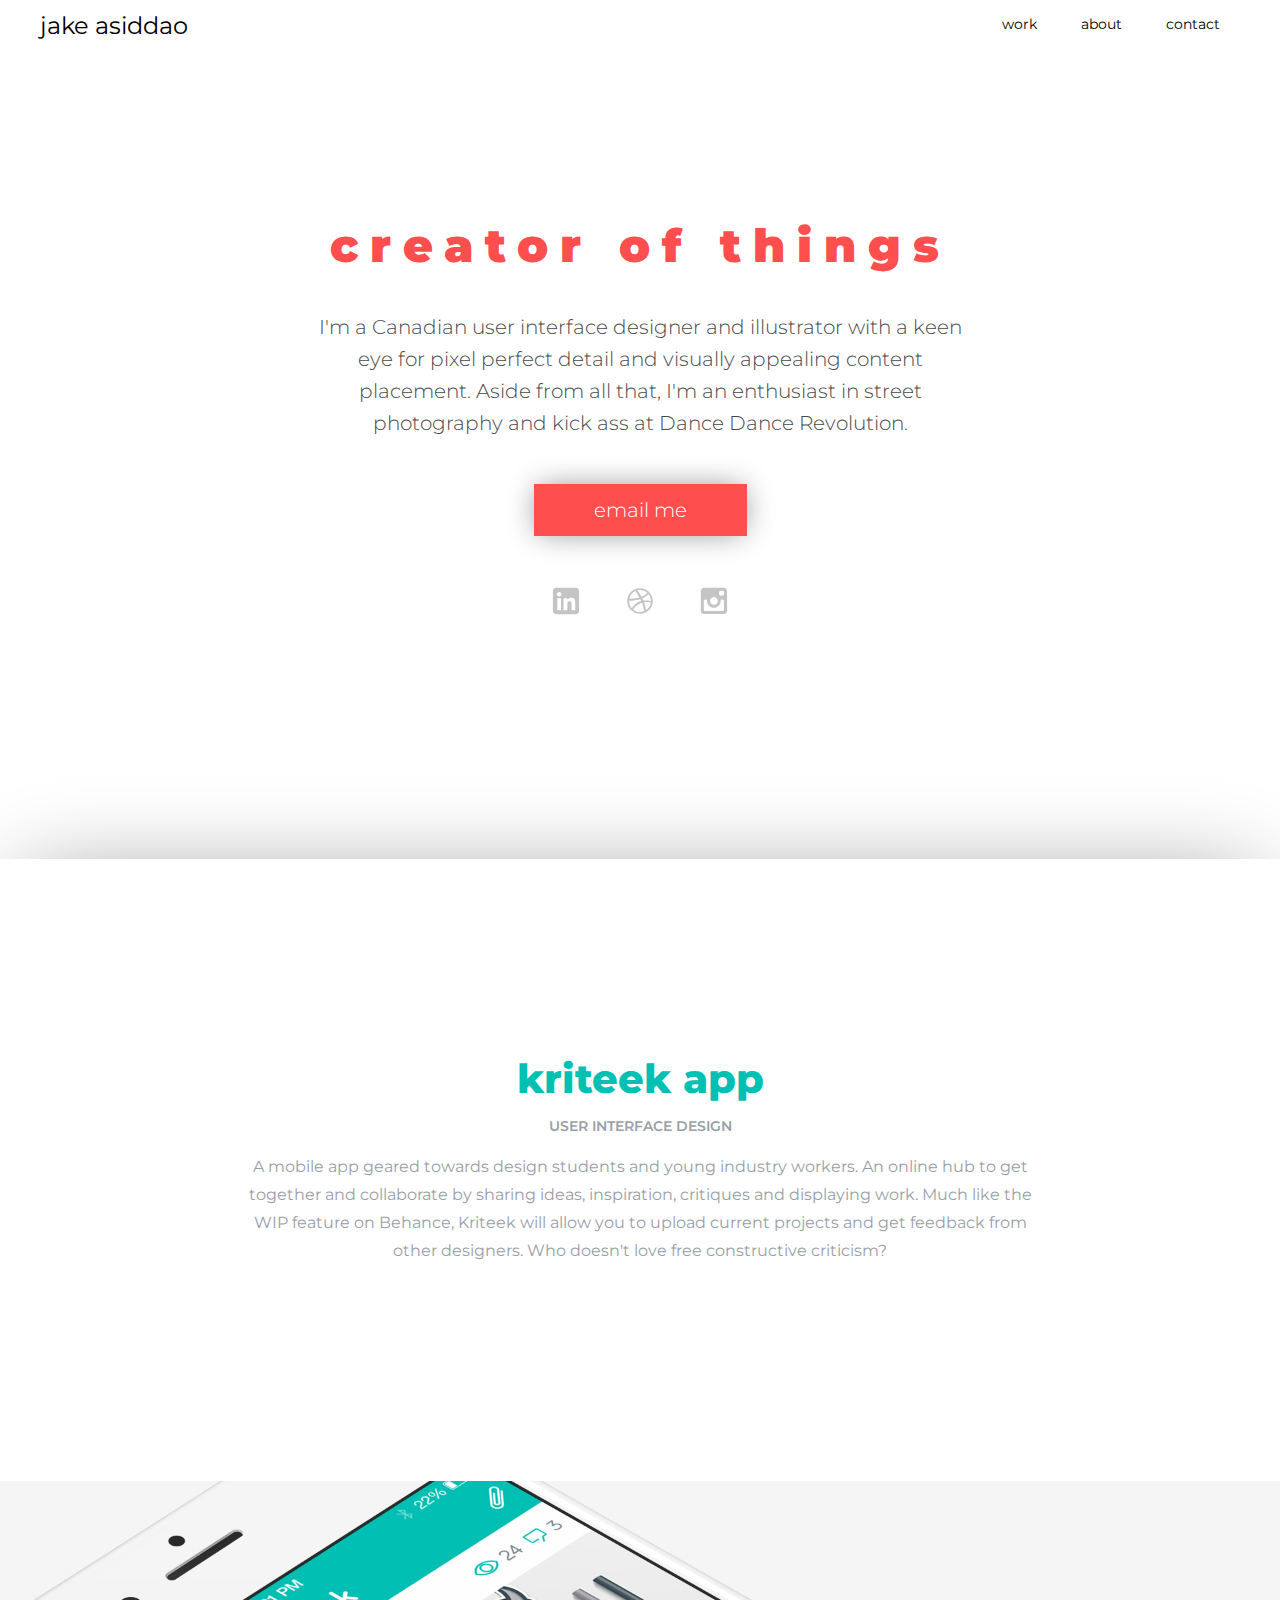
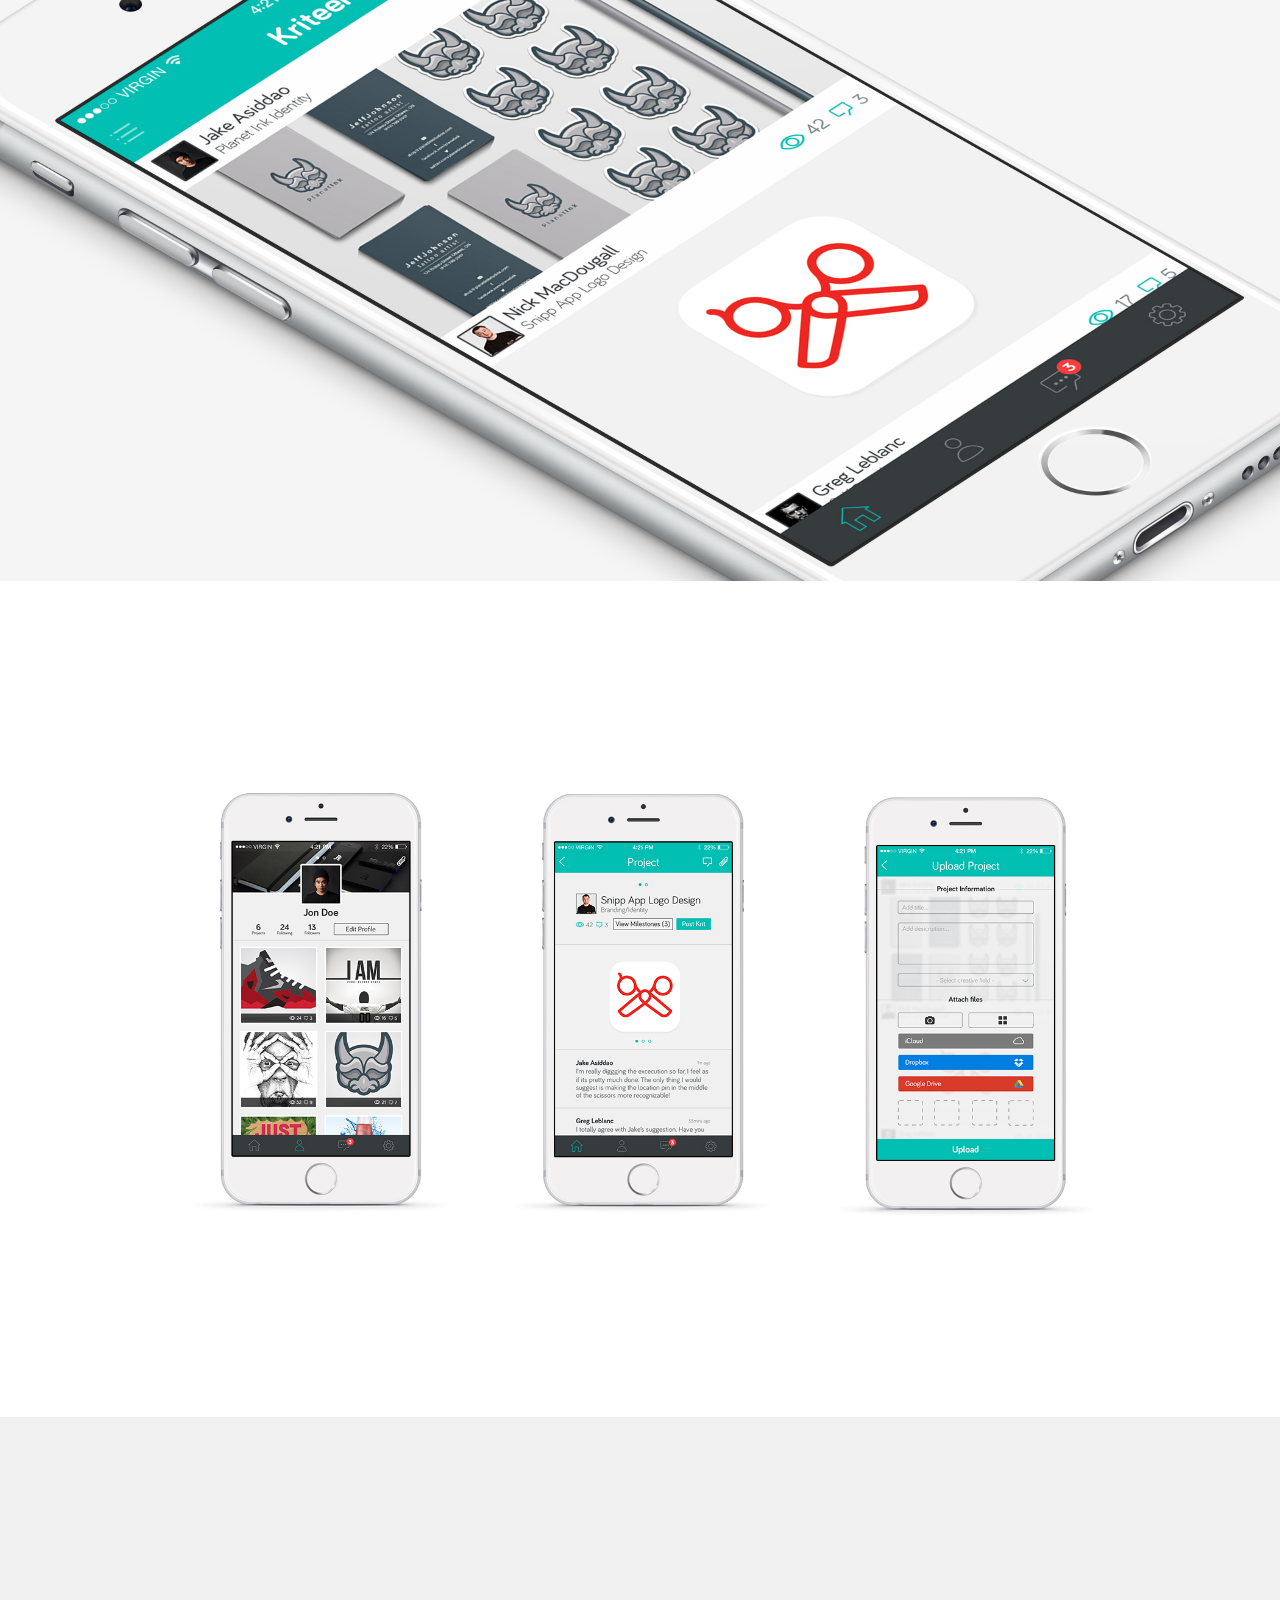
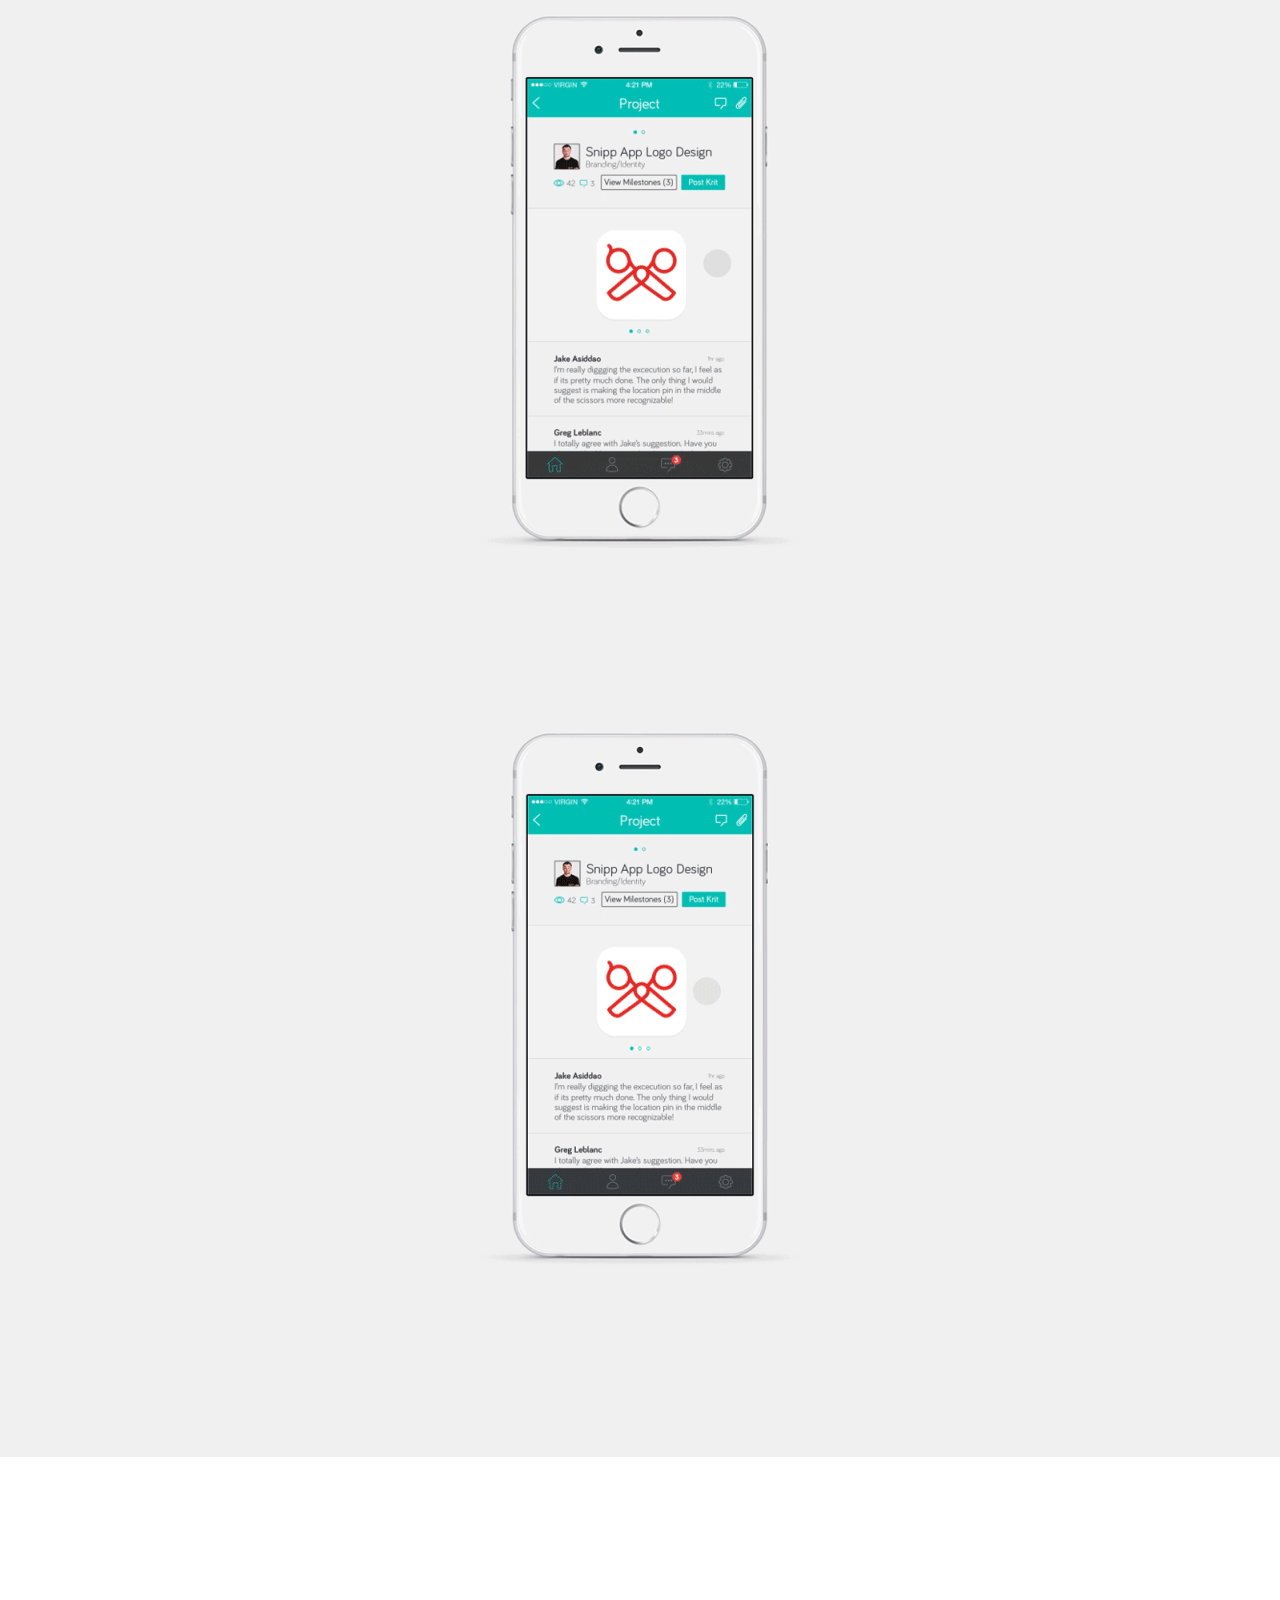
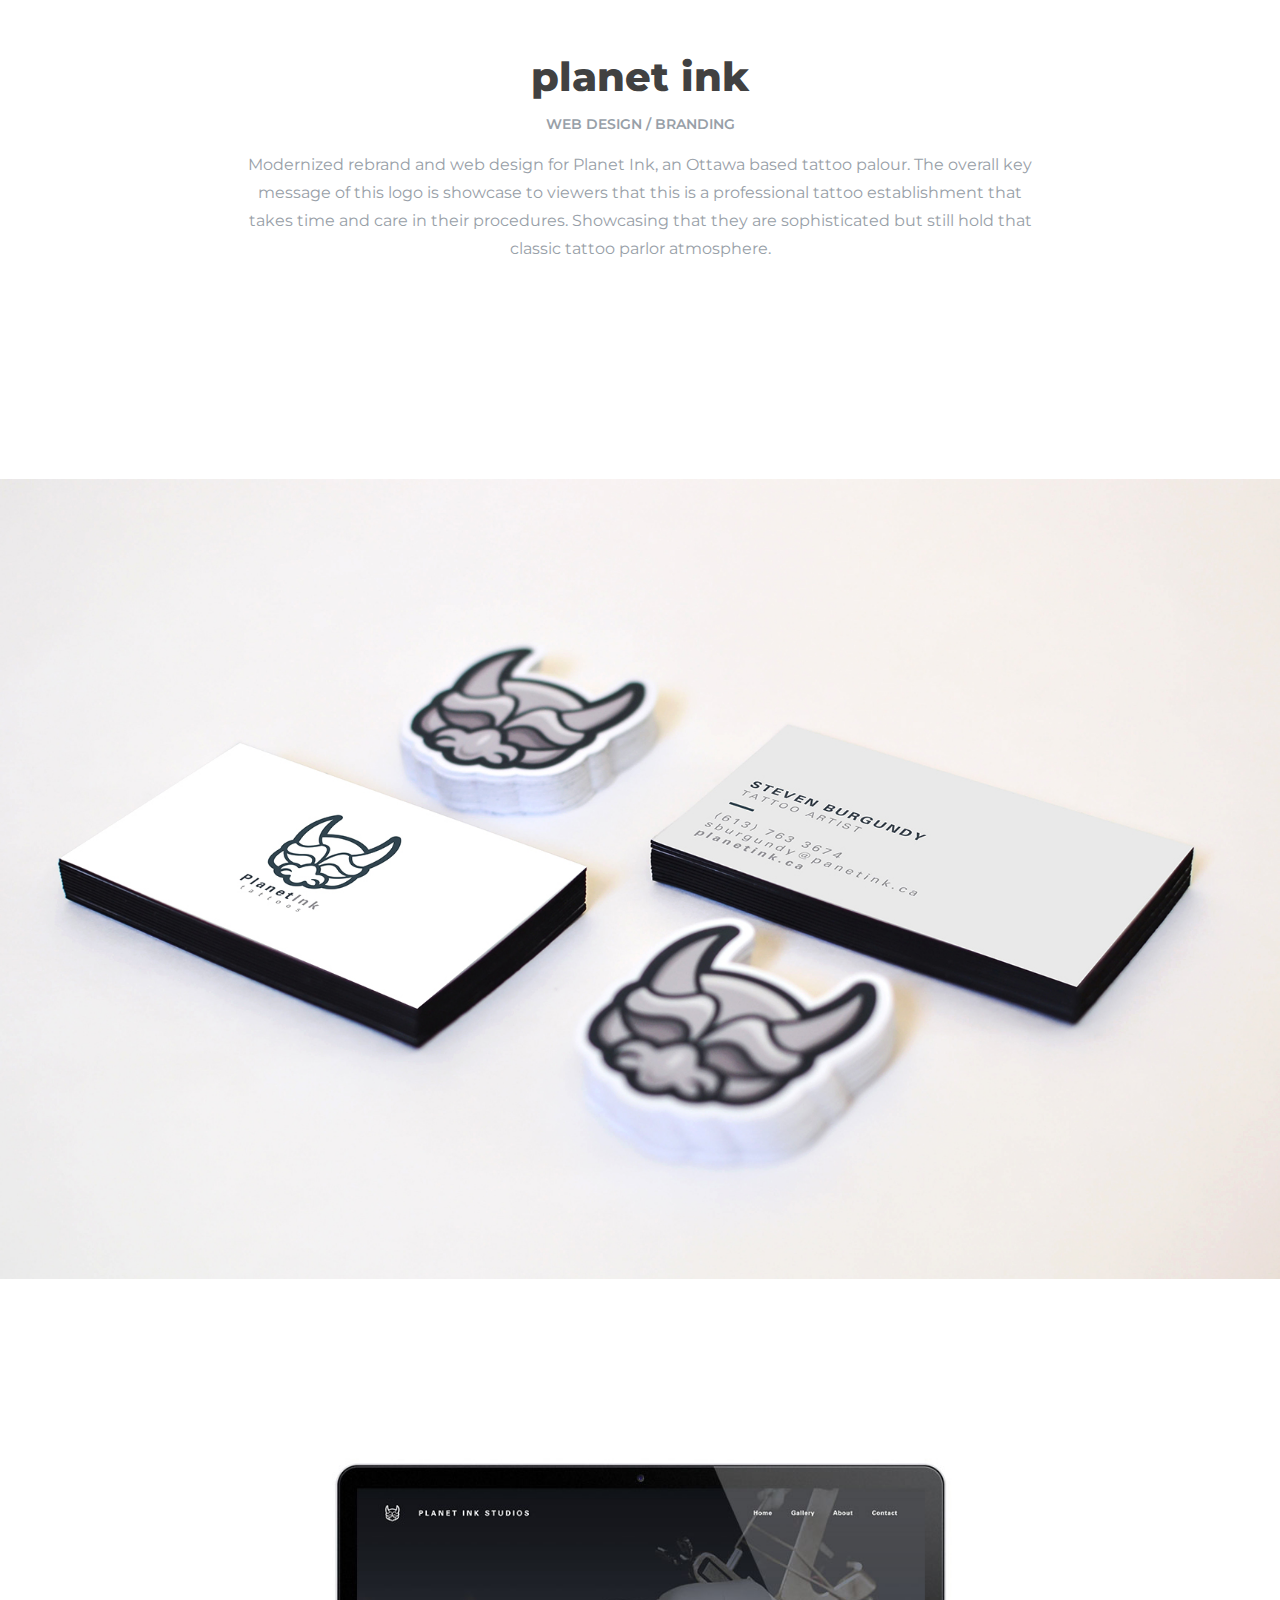
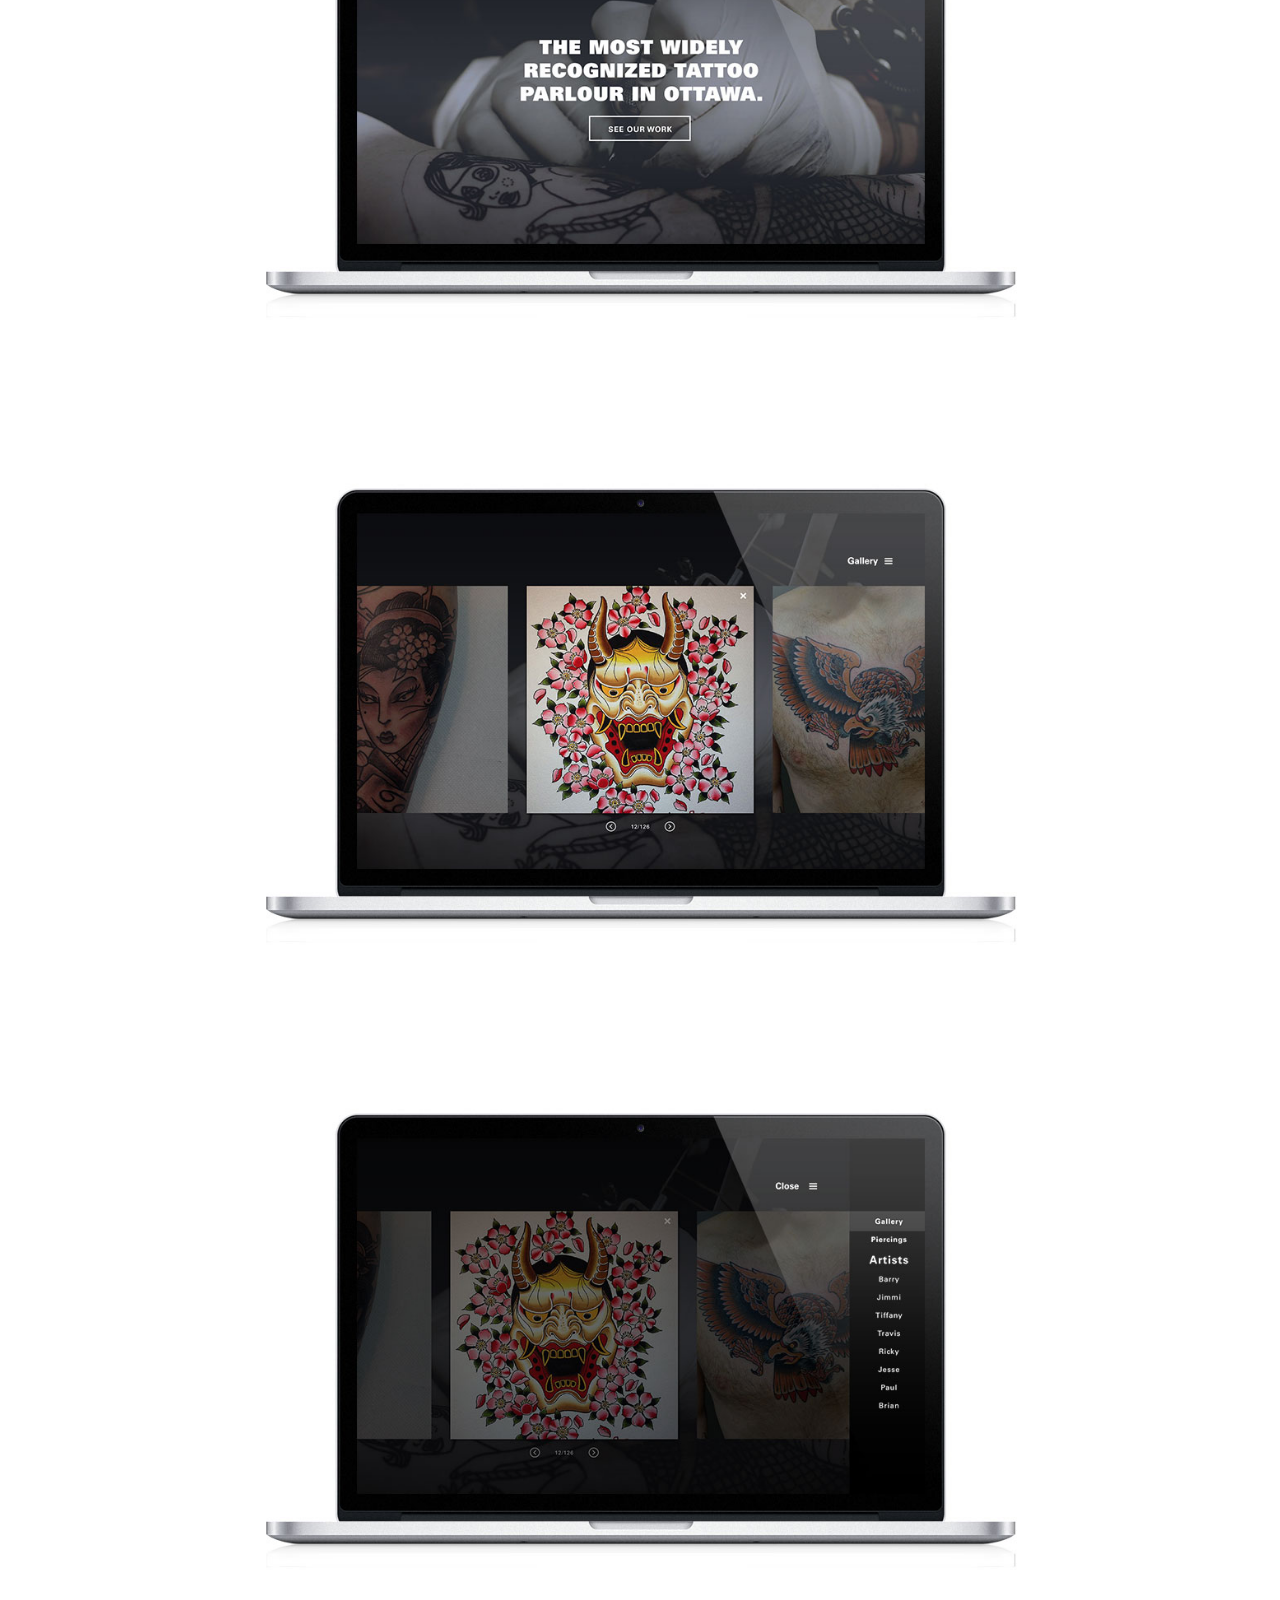
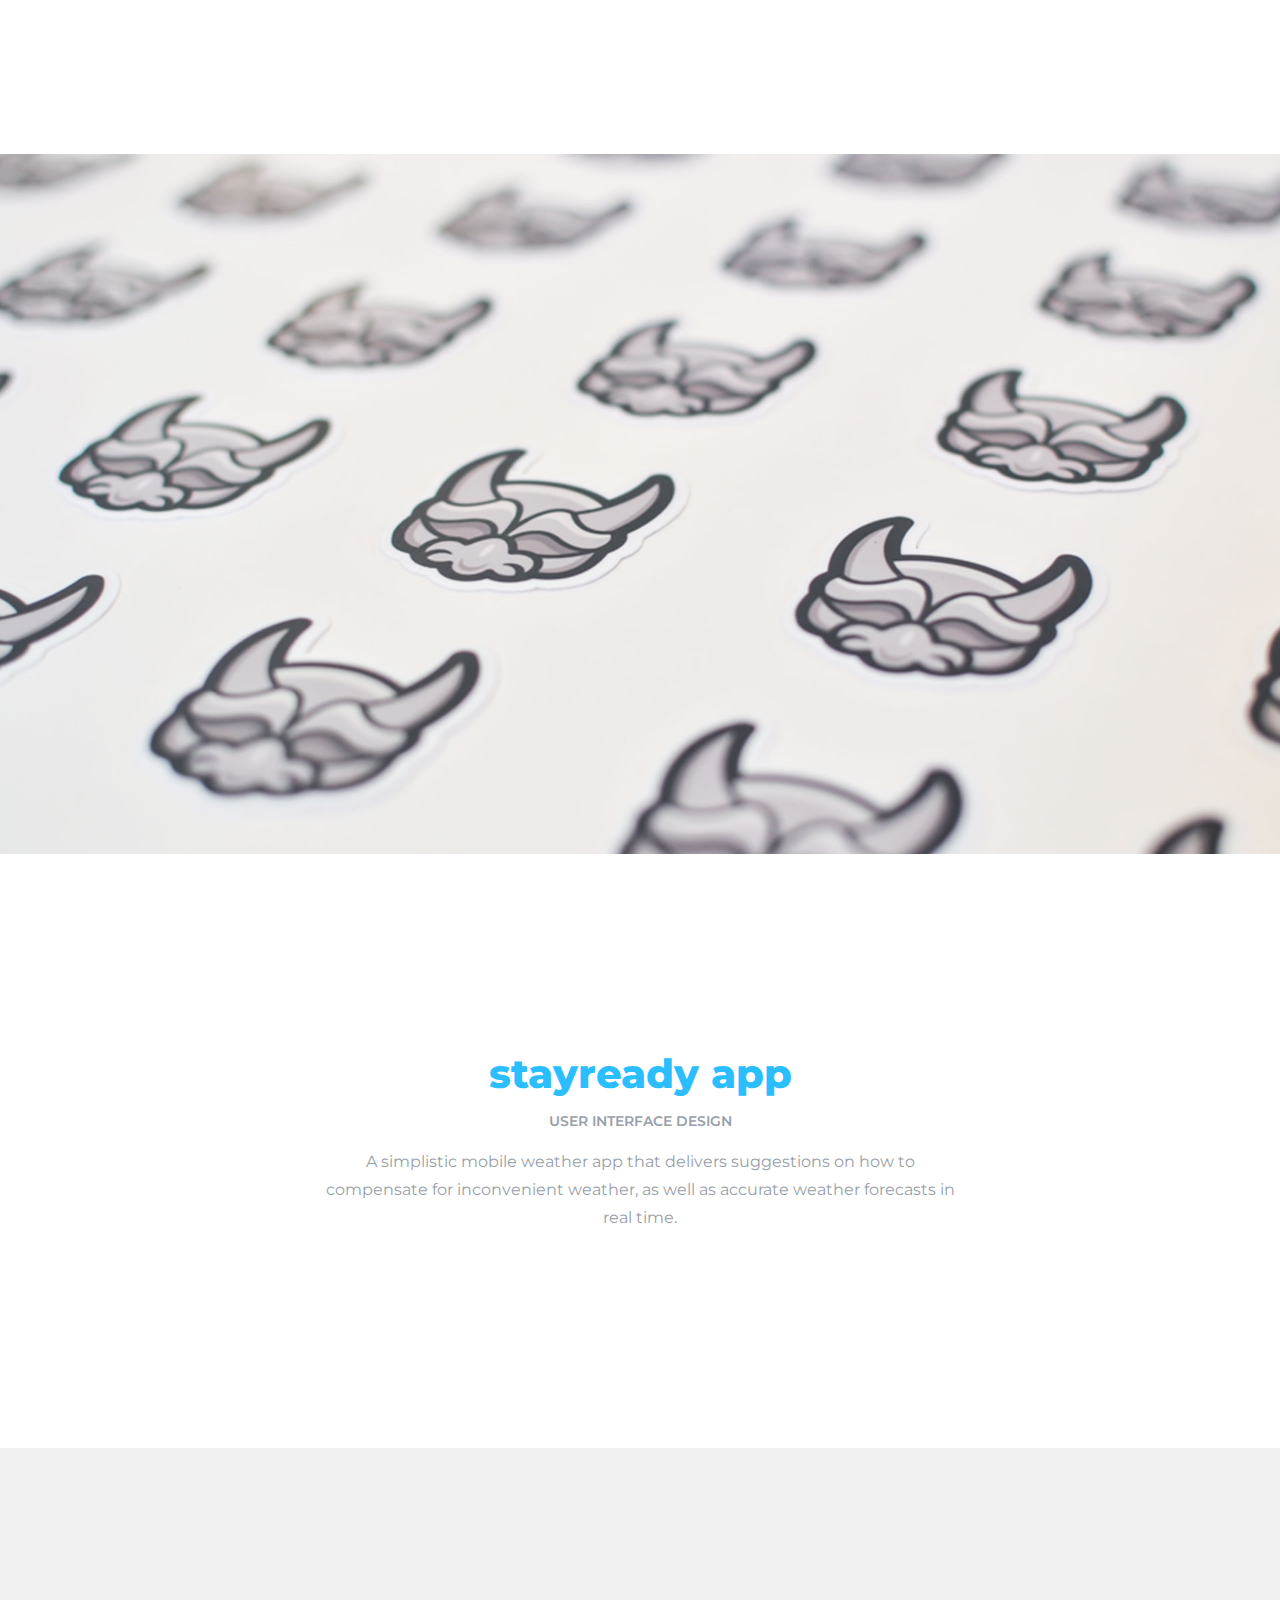
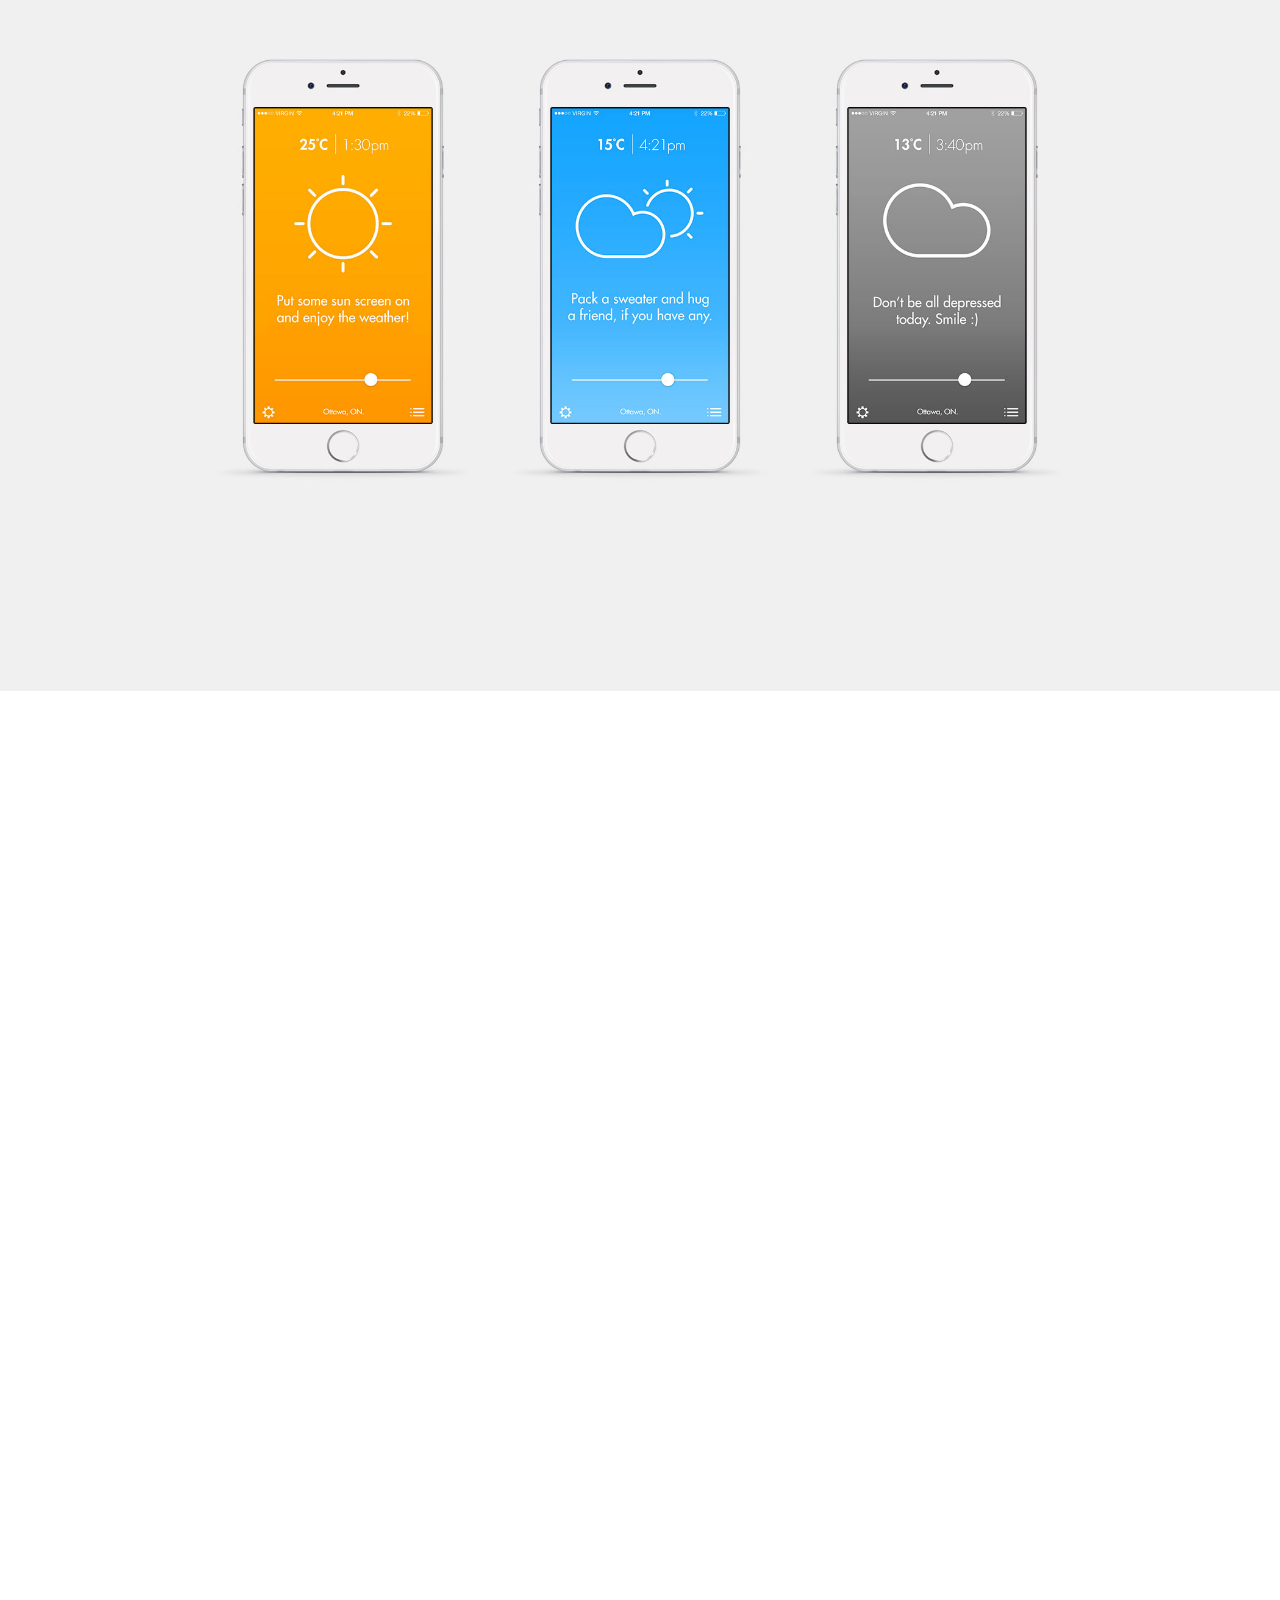
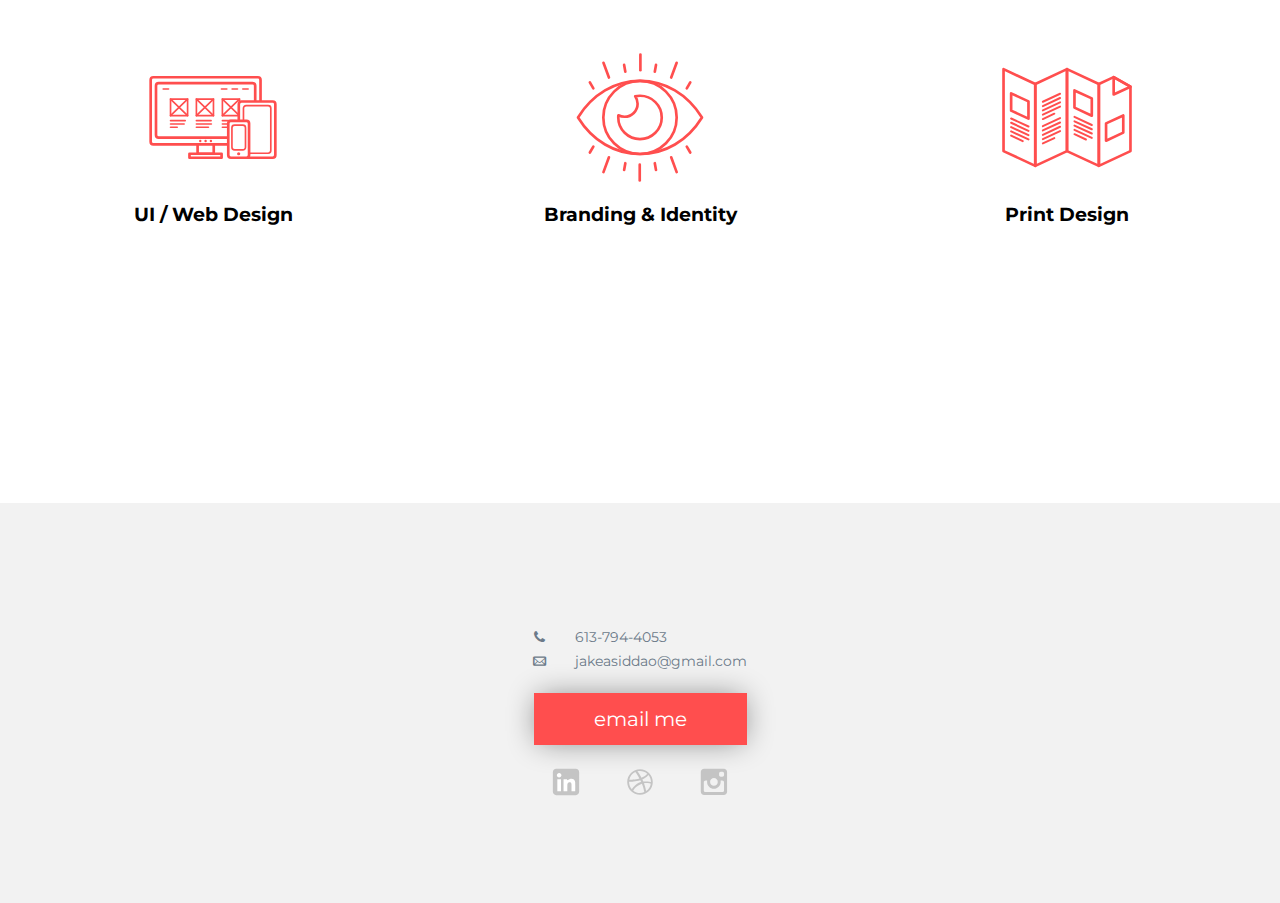
==== commit 8113484c: "Cleaned up Projects" ====
--- a/index.html
+++ b/index.html
@@ -163,12 +163,6 @@
         
                         <div id="work-kriteek-4">
         
-            <div class="kriteek-4">
-                
-                <img src="assets/kriteek/icons.jpg">
-                
-            </div>
-        
         
         </div>
         
@@ -185,19 +179,6 @@
         </div>
         
                 <div id="planet-ink-stn">
-            
-                
-             
-        </div>
-        
-        <div id="planet-ink-2">
-            
-                <img src="assets/planet-ink/logo-progress.jpg">
-                
-             
-        </div>
-        
-        <div id="planet-ink-3">
             
                 
              
@@ -218,9 +199,8 @@
                 
                 </div>
              
-            <div id="planet-ink-sketches">
-            
-                
+        <div id="planet-ink-3">
+
              
         </div>
              
--- a/css/main.css
+++ b/css/main.css
@@ -173,8 +173,8 @@
 
 h1 {
 text-align: center;
-font-size: 46px;
-line-height: 65px;
+font-size: 28px;
+line-height: 46px;
 font-family: 'Montserrat', 'helvetica', sans-serif;
 font-weight: 900;
 text-align: center;
@@ -204,7 +204,7 @@
 }
 
 #banner .social ul li img{
- width: 26px;
+ width: 30px;
 margin: 0 20px;
 transition: all 150ms linear;
 
@@ -415,11 +415,6 @@
 
 /* kriteek-4 ================== */
 
-#work-kriteek-4 {
-max-width: 100%;
-background-color: #00bfb3;
-}
-
 .kriteek-4 h3 {
 margin: 0 auto;
 width: 100%;
@@ -502,20 +497,6 @@
 height: 20rem;
 }
 
-/* planet-ink-2 ================== */
-
-#planet-ink-2{
-background-color: white;   
-}
-
-#planet-ink-2 img {
- width: 300px;
-display: block;
-margin: 0 auto;
-padding-top: 100px;
-padding-bottom: 100px;
-}
-
 /* planet-ink-3 ================== */
 
 #planet-ink-3{  
@@ -617,7 +598,7 @@
 background: url("../assets/stayready/bg-screen.jpg")  no-repeat center center;
 background-size: cover;
 width: 100%;
-height: 20rem;
+height: 400px;
 }
 
 /* ABOUT ====================================*/
@@ -918,7 +899,7 @@
     
 .banner-content {
 display: block;
-width: 80%;
+width: 90%;
 margin: 0 auto;
 }
 
@@ -990,10 +971,10 @@
 }
     
 .kriteek-2{  
-background: url("../assets/kriteek/bg-1.jpg")  no-repeat center center fixed;
+background: url("../assets/kriteek/bg-1.jpg")  no-repeat center center;
 background-size: cover;
 width: 100%;
-height: 30rem;
+height: 700px;
 }
     
 .kriteek-3 img {
@@ -1057,19 +1038,11 @@
 height: 50rem;
 }
     
-#planet-ink-2 img {
- width: 600px;
-display: block;
-margin: 0 auto;
-padding-top: 200px;
-padding-bottom: 200px;
-}
-    
 #planet-ink-3{  
-background: url("../assets/planet-ink/bg-1.jpg")  no-repeat center center fixed;
+background: url("../assets/planet-ink/bg-1.jpg")  no-repeat center center;
 background-size: cover;
 width: 100%;
-height: 30rem;
+height: 700px;
 }
     
 #planet-ink-sketches{  
@@ -1140,9 +1113,9 @@
 
 #work-stayready-bg-screen{  
 background: url("../assets/stayready/bg-screen.jpg")  no-repeat center center fixed;
-background-size: cover;
-width: 100%;
-height: 40rem;
+background-size:cover;
+width: 100%;
+height: 700px;
 }
 
 .focus-content{
@@ -1227,8 +1200,9 @@
 .banner-content {
 display: block;
 margin: 0 auto;
-padding-top: 210px; 
-width: 80%;
+padding-top: 210px;
+padding-bottom: 200px;
+width: 90%;
 }
     
 .kriteek-3 img {
@@ -1330,8 +1304,21 @@
 .banner-content {
 display: block;
 margin: 0 auto;
-padding-top: 150px; 
-width: 70%;
+padding-top: 150px;
+padding-bottom: 200px;
+max-width: 600px;
+}
+    
+h1 {
+text-align: center;
+font-size: 46px;
+line-height: 50px;
+font-family: 'Montserrat', 'helvetica', sans-serif;
+font-weight: 900;
+text-align: center;
+color: #ff4e4e;
+letter-spacing: 12px;
+margin-bottom: 40px;
 }
     
 #planet-ink-4 img{
@@ -1397,11 +1384,10 @@
 }
 
 .banner-content {
-padding-top: 210px;
-display: block;
-width: 50%;
-margin: 0 auto;
-padding-bottom: 130px;
+padding-top: 190px;
+display: block;
+max-width: 650px;
+margin: 0 auto;
 }
     
     
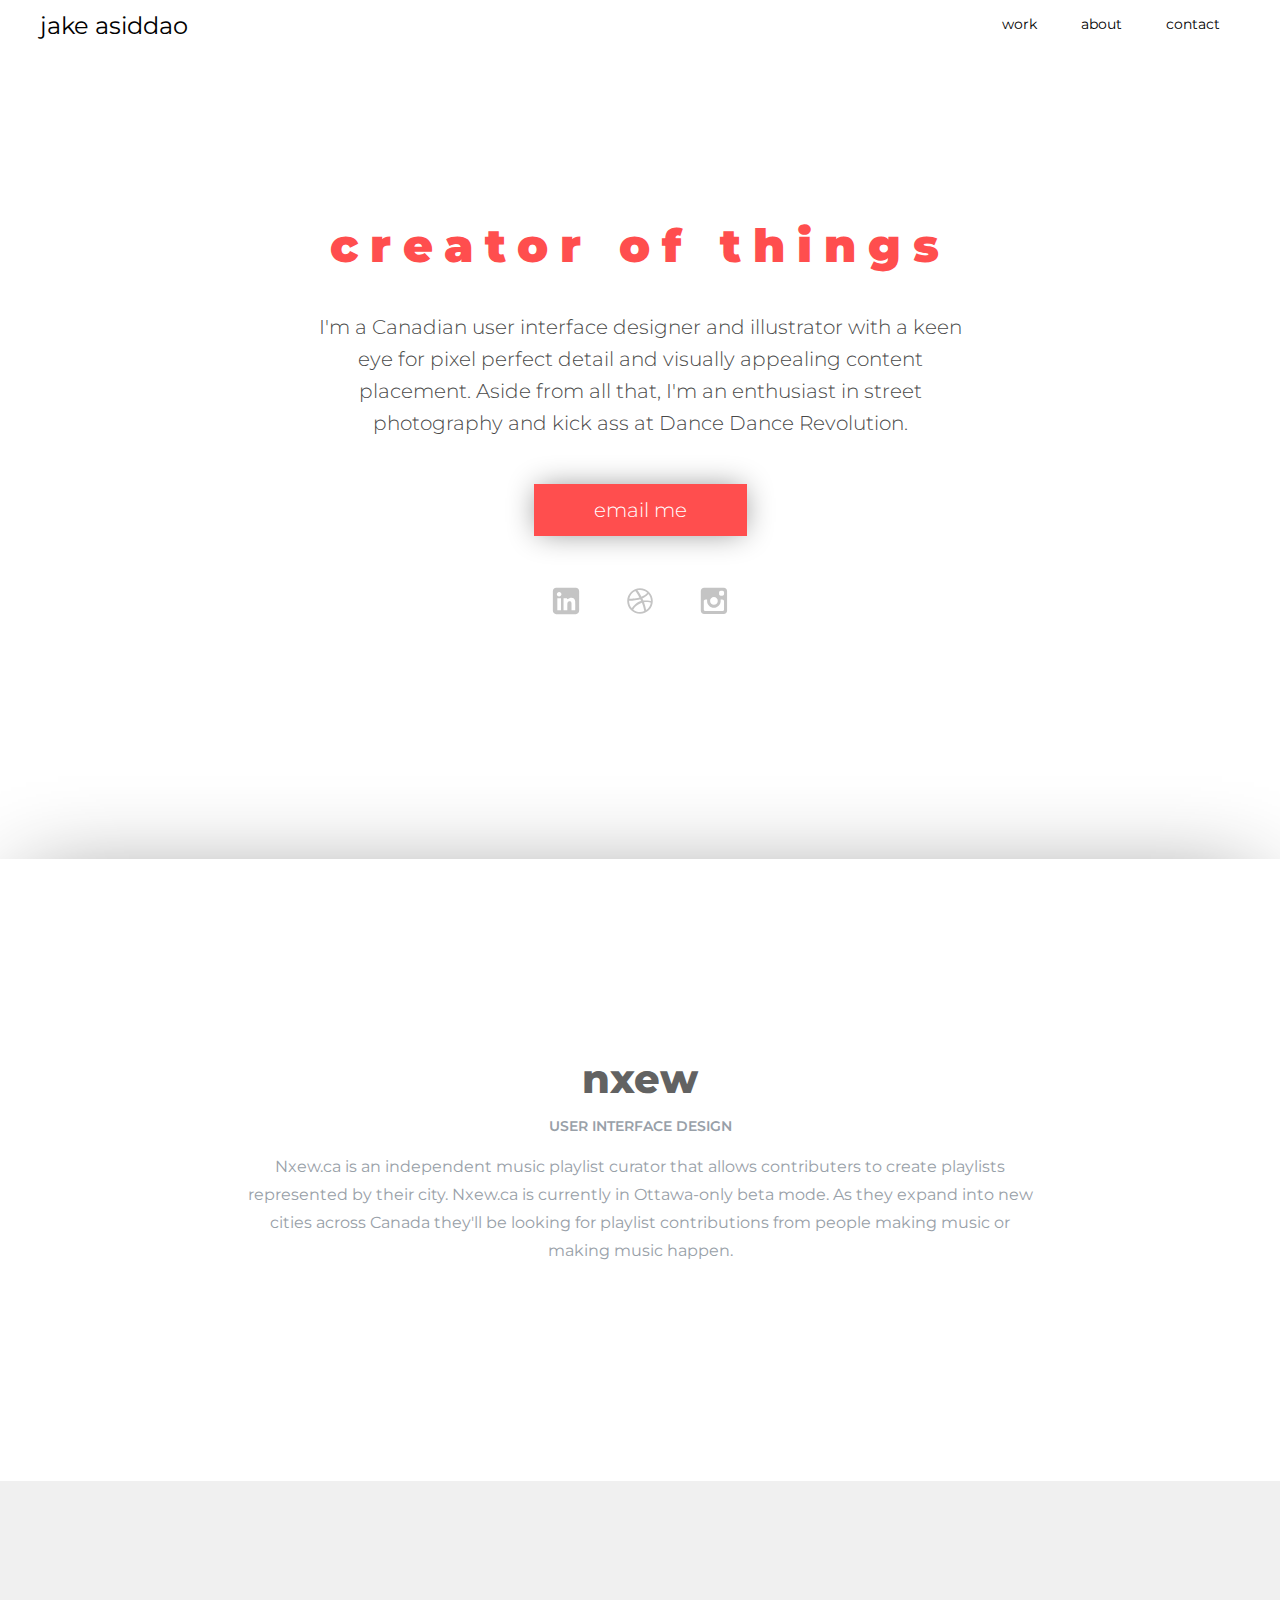
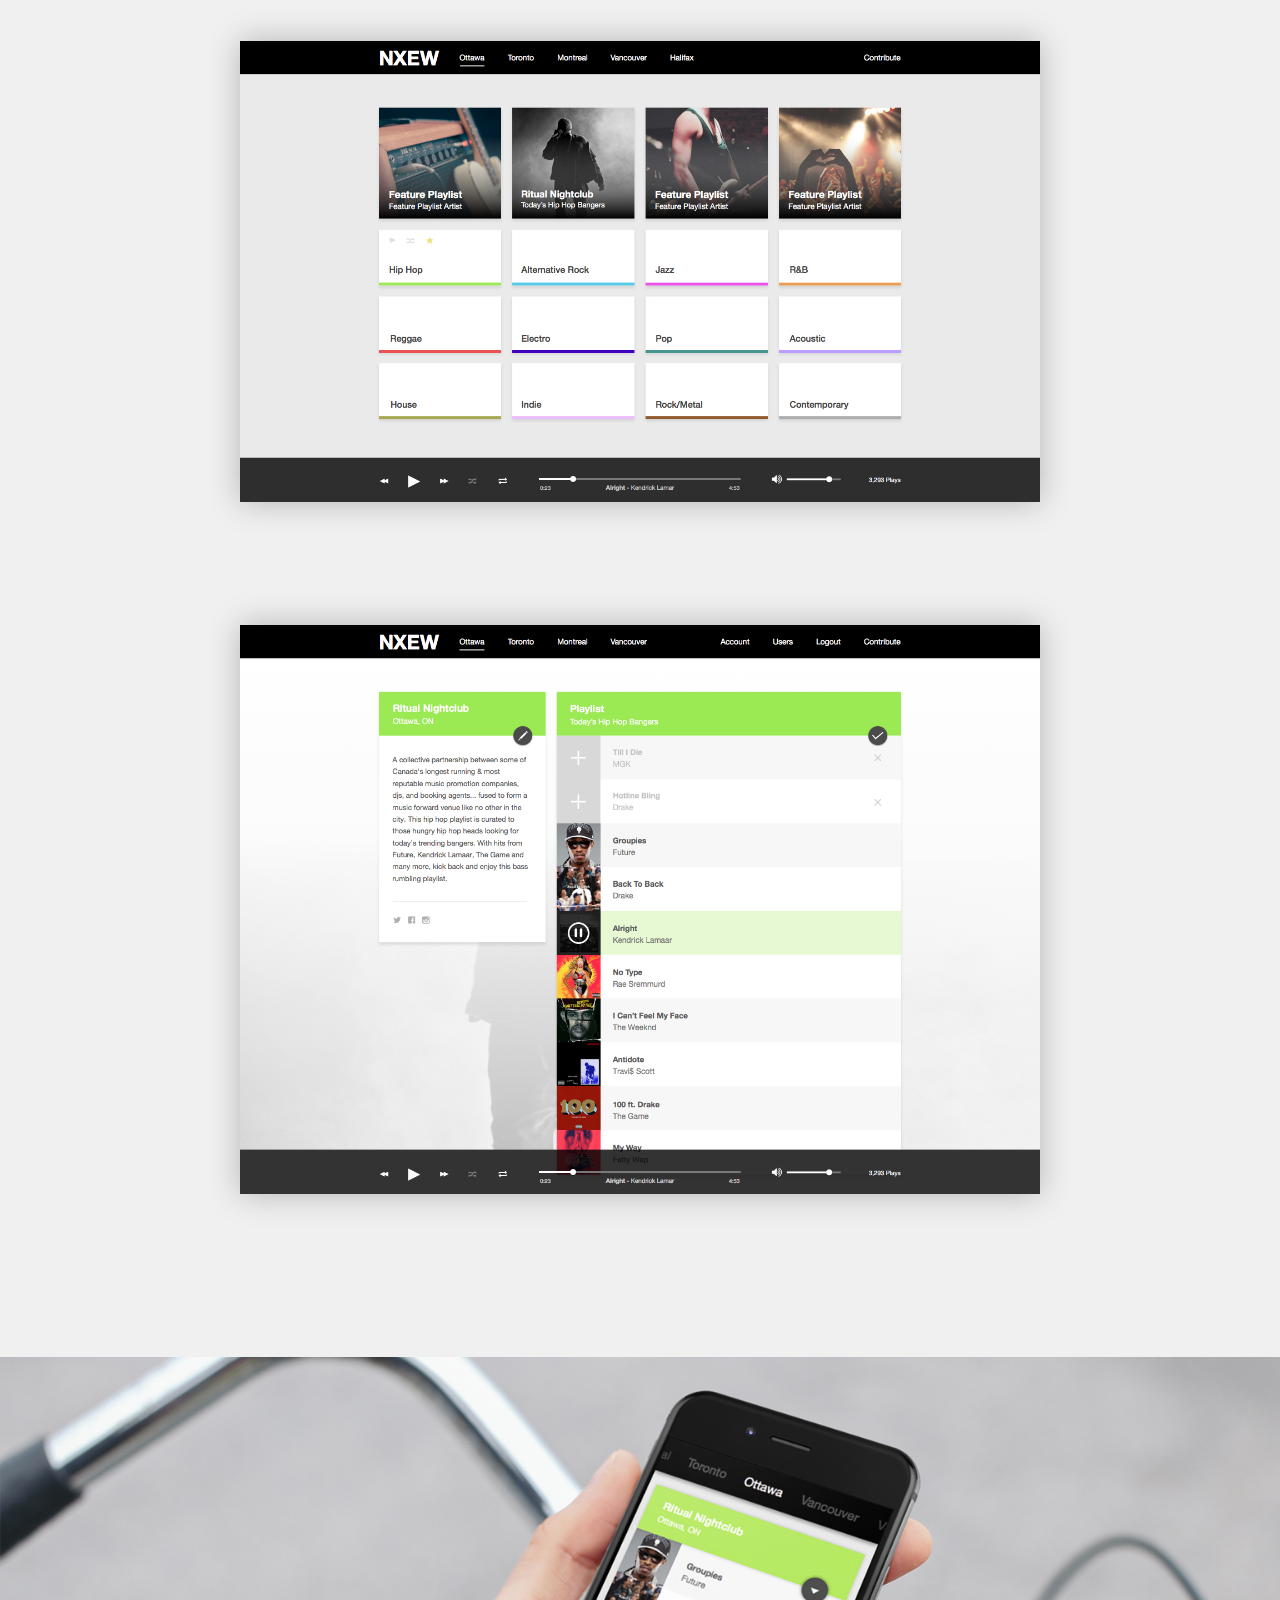
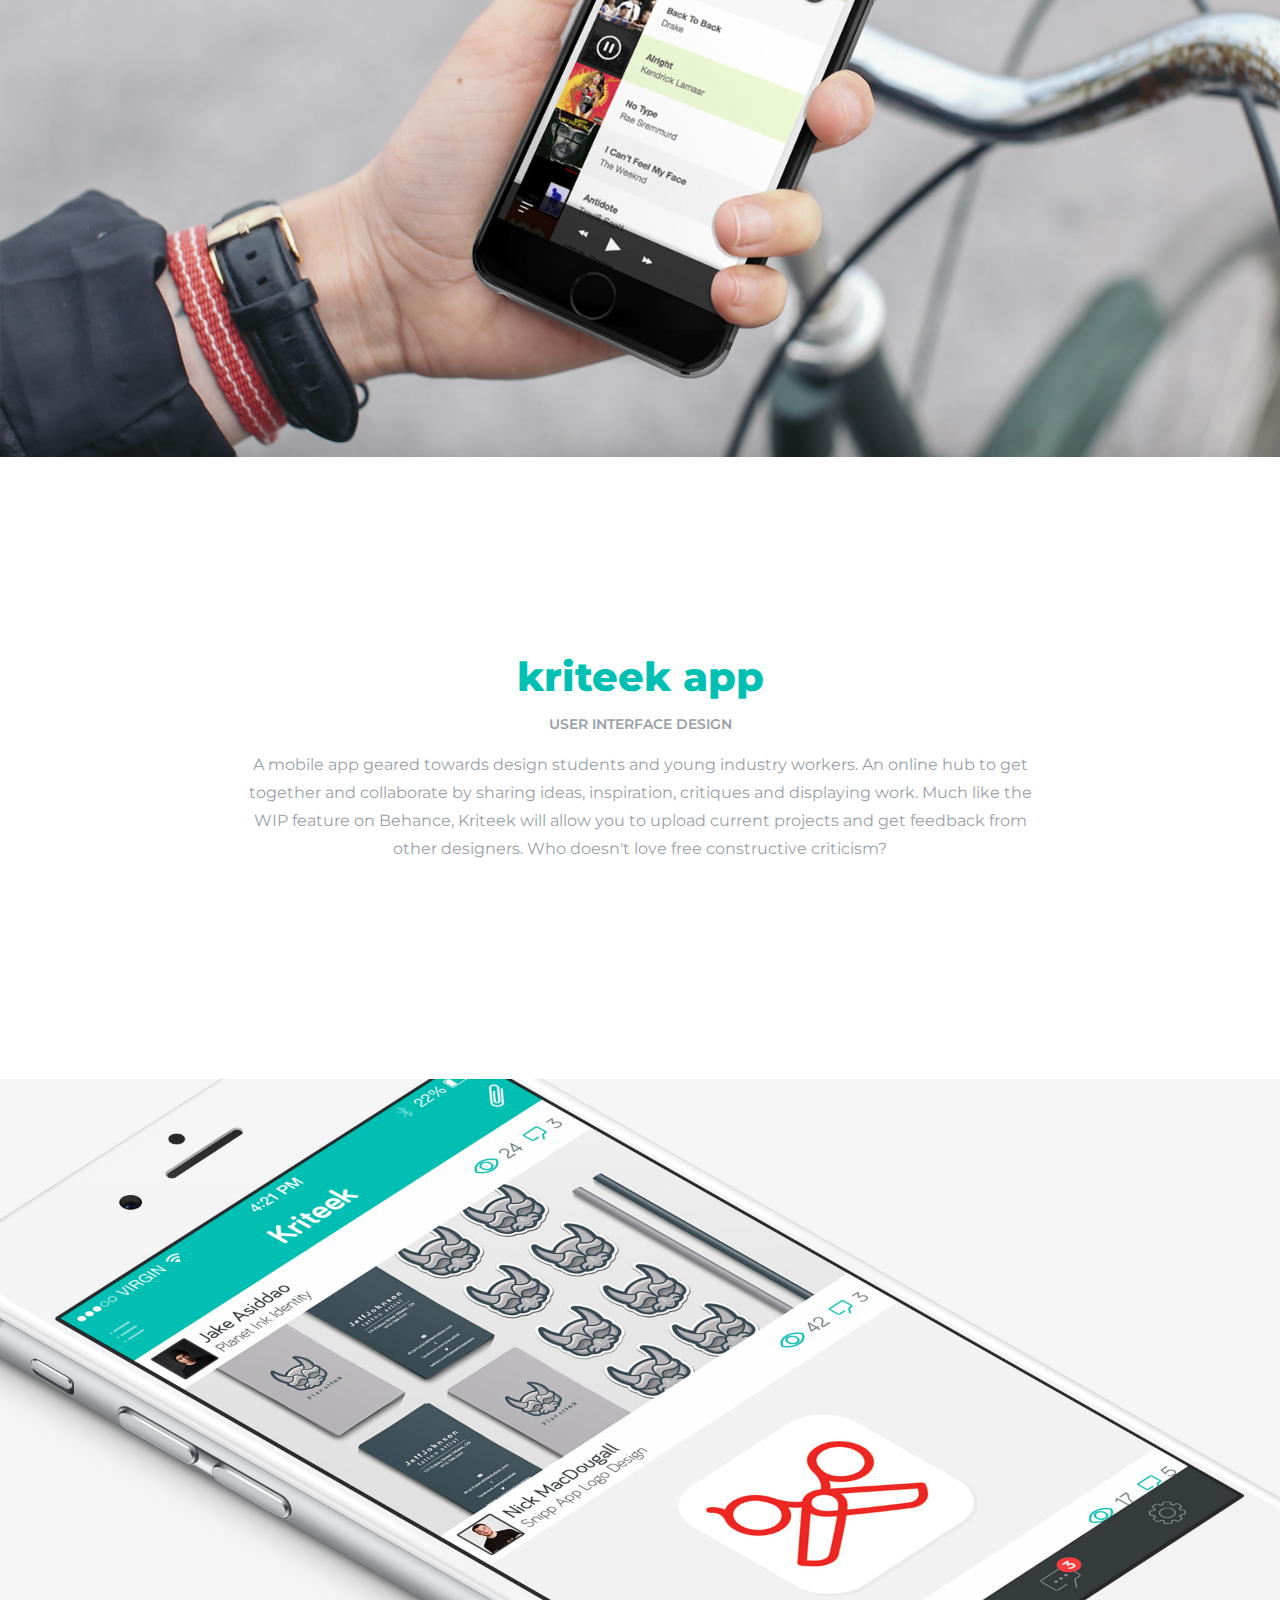
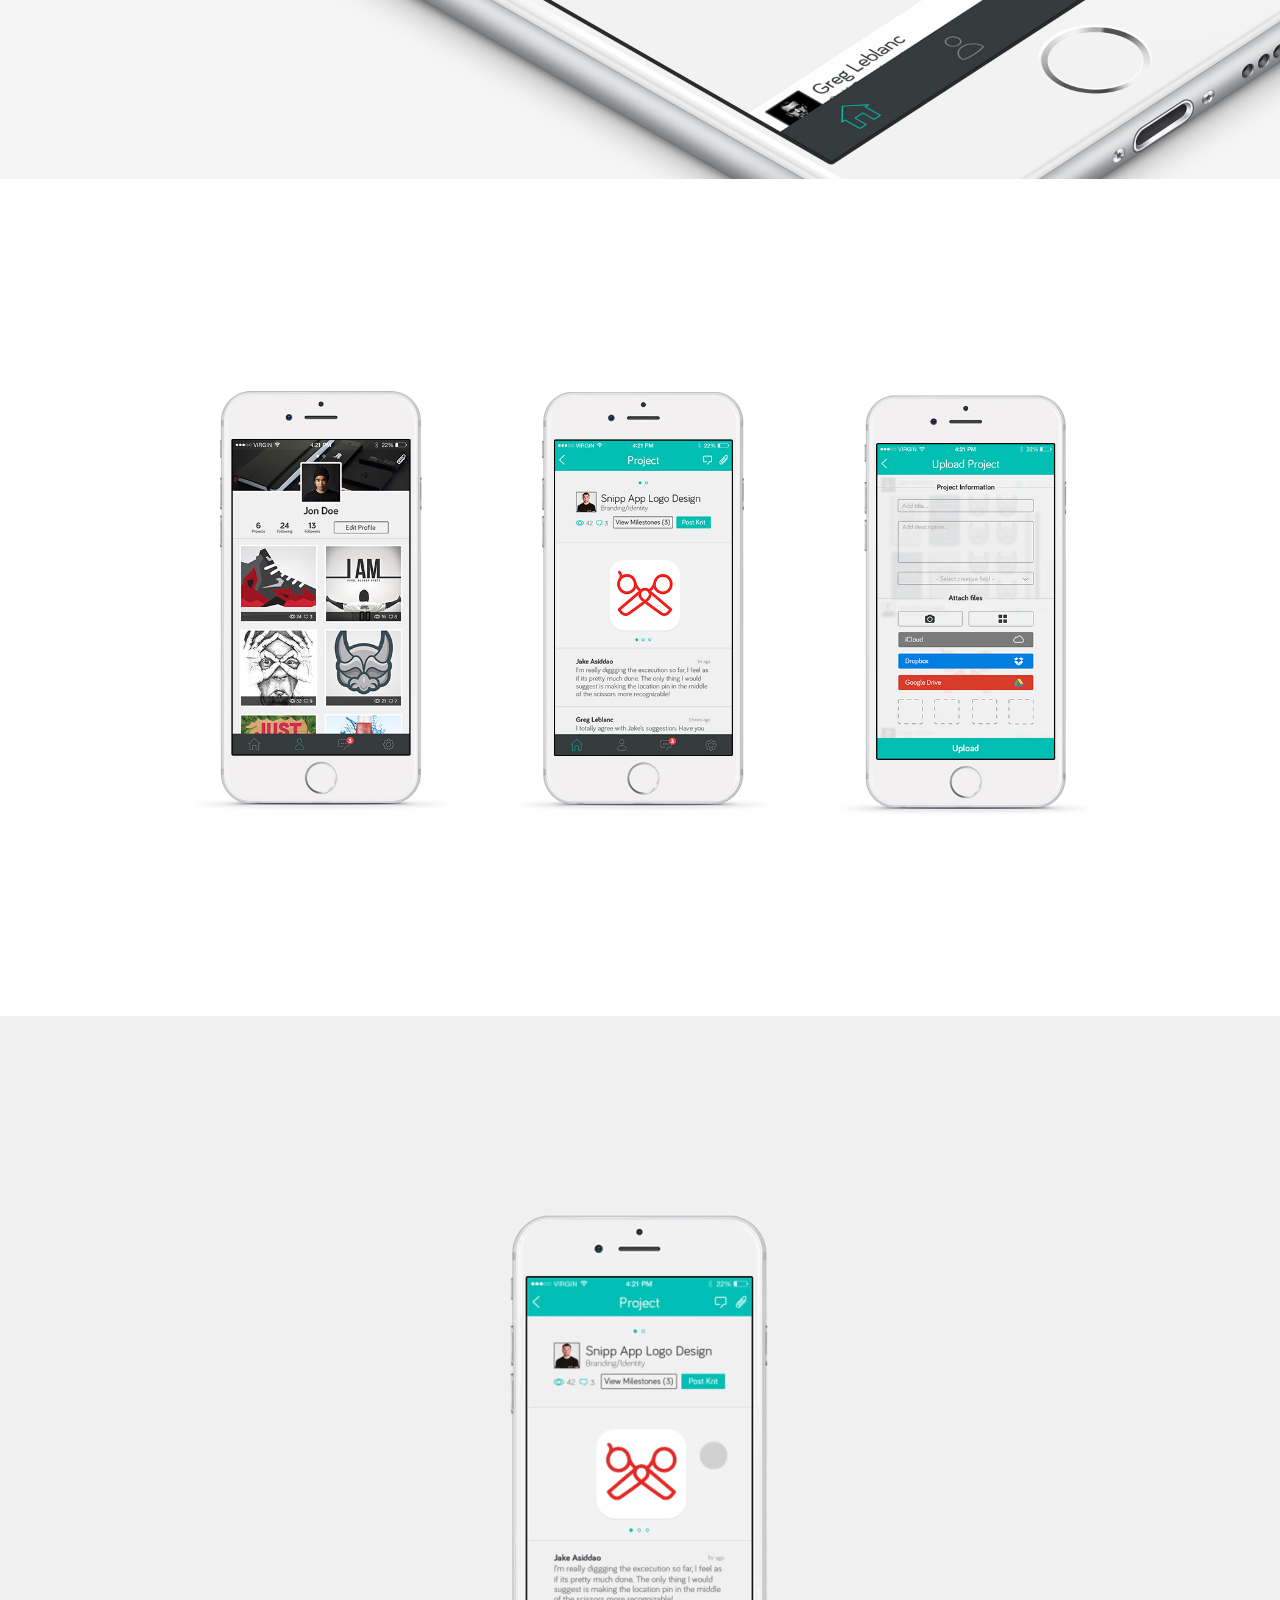
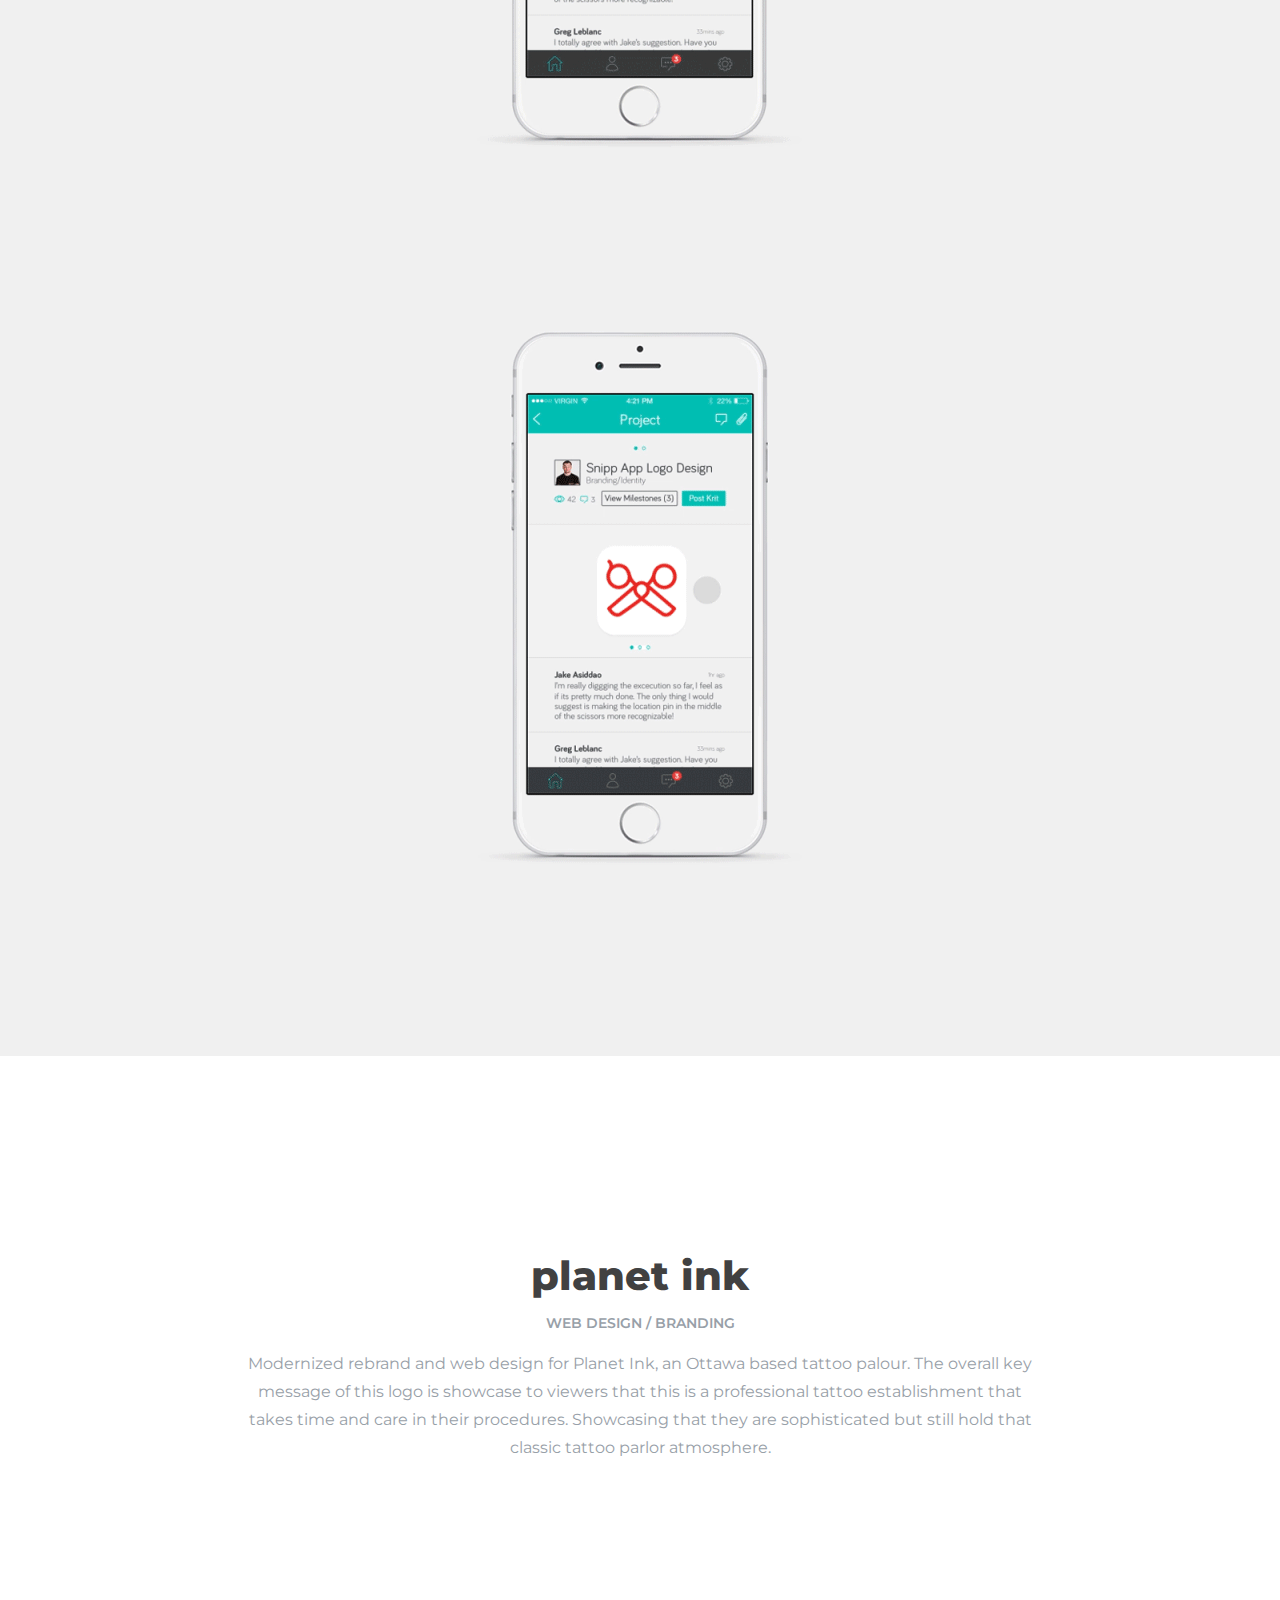
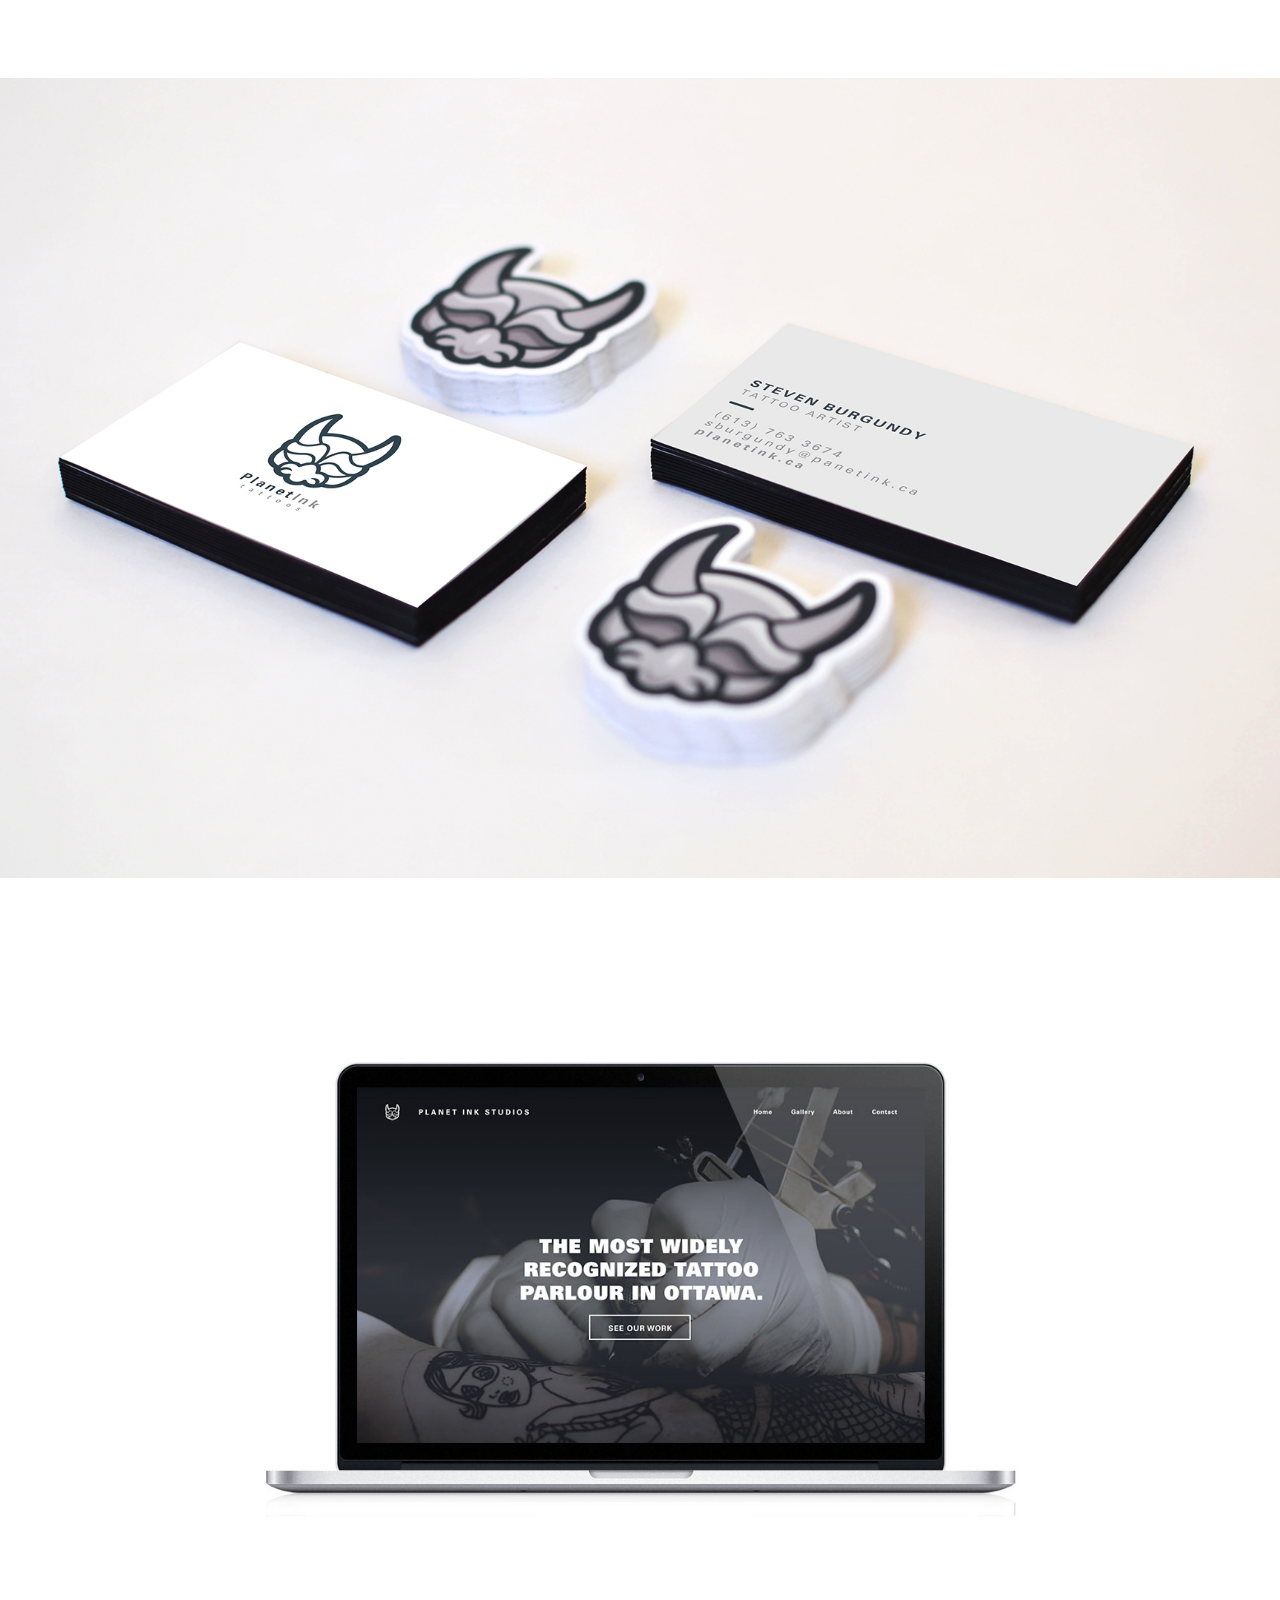
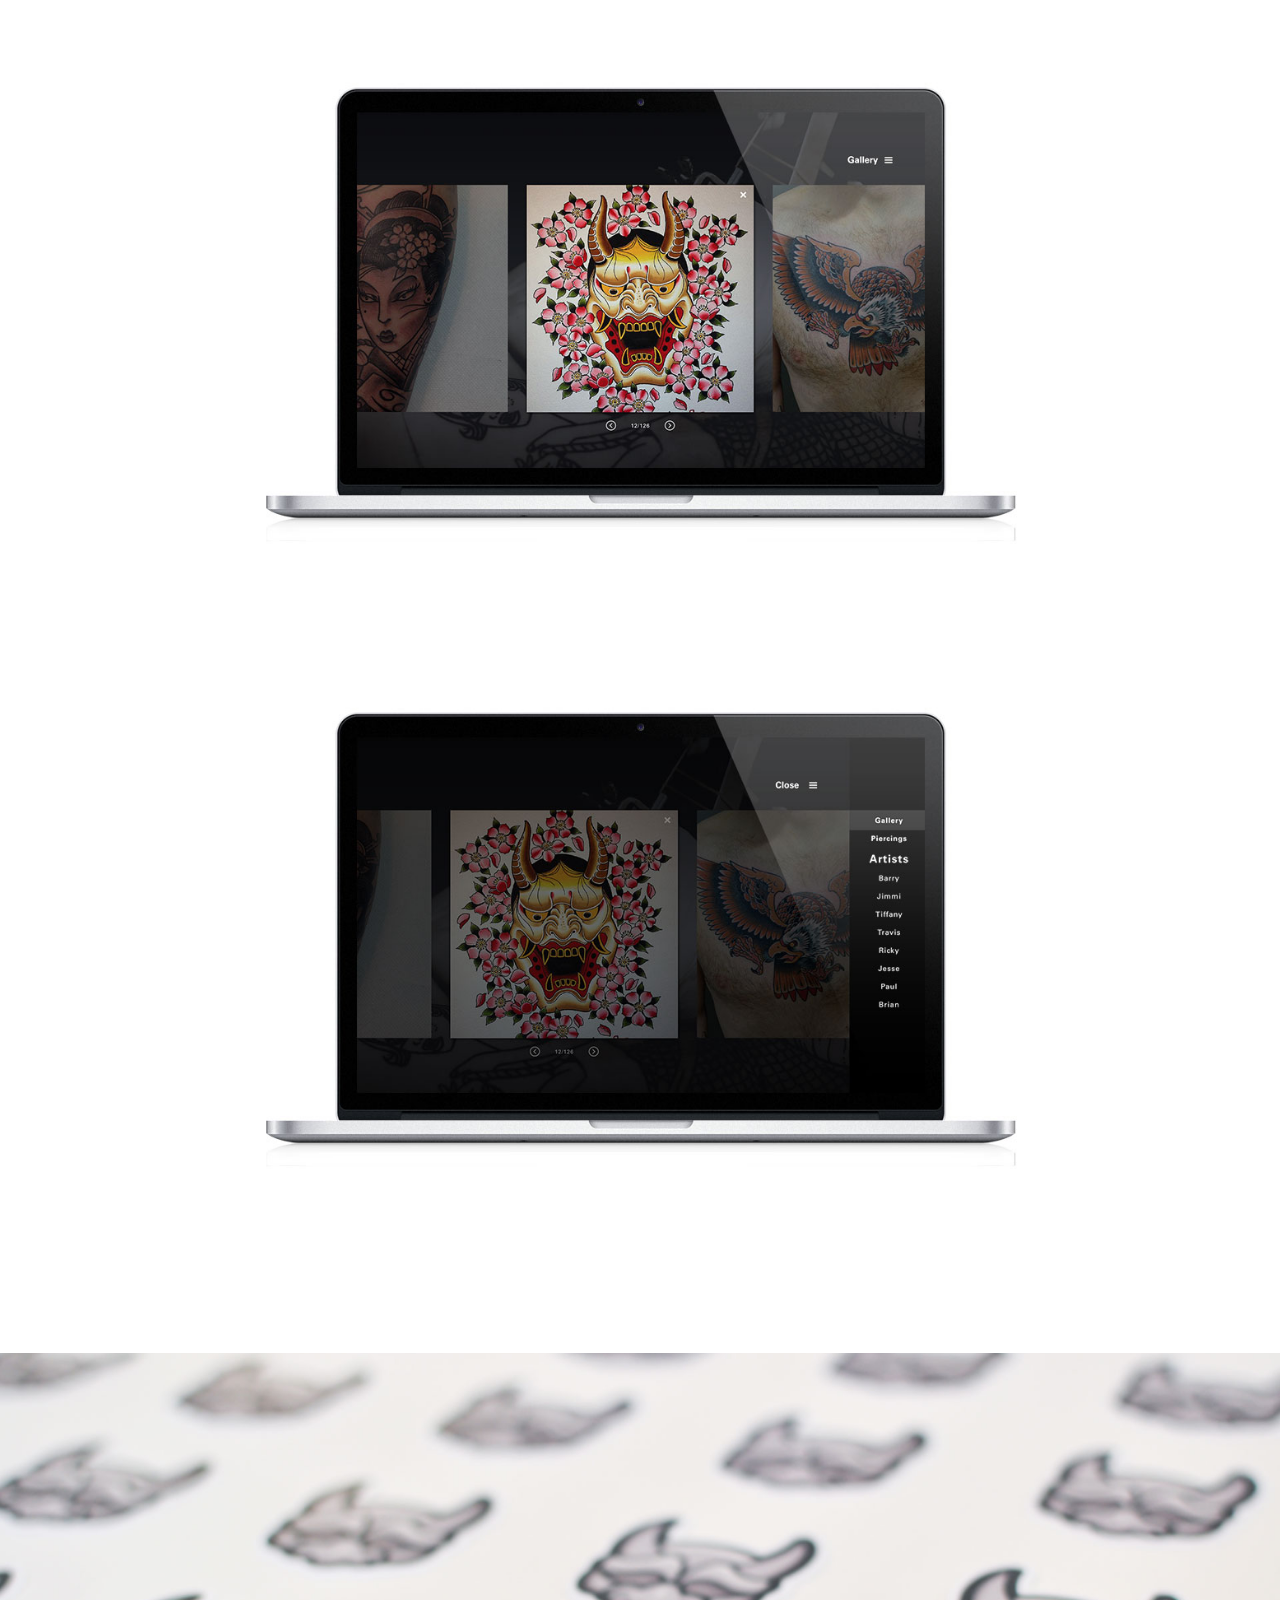
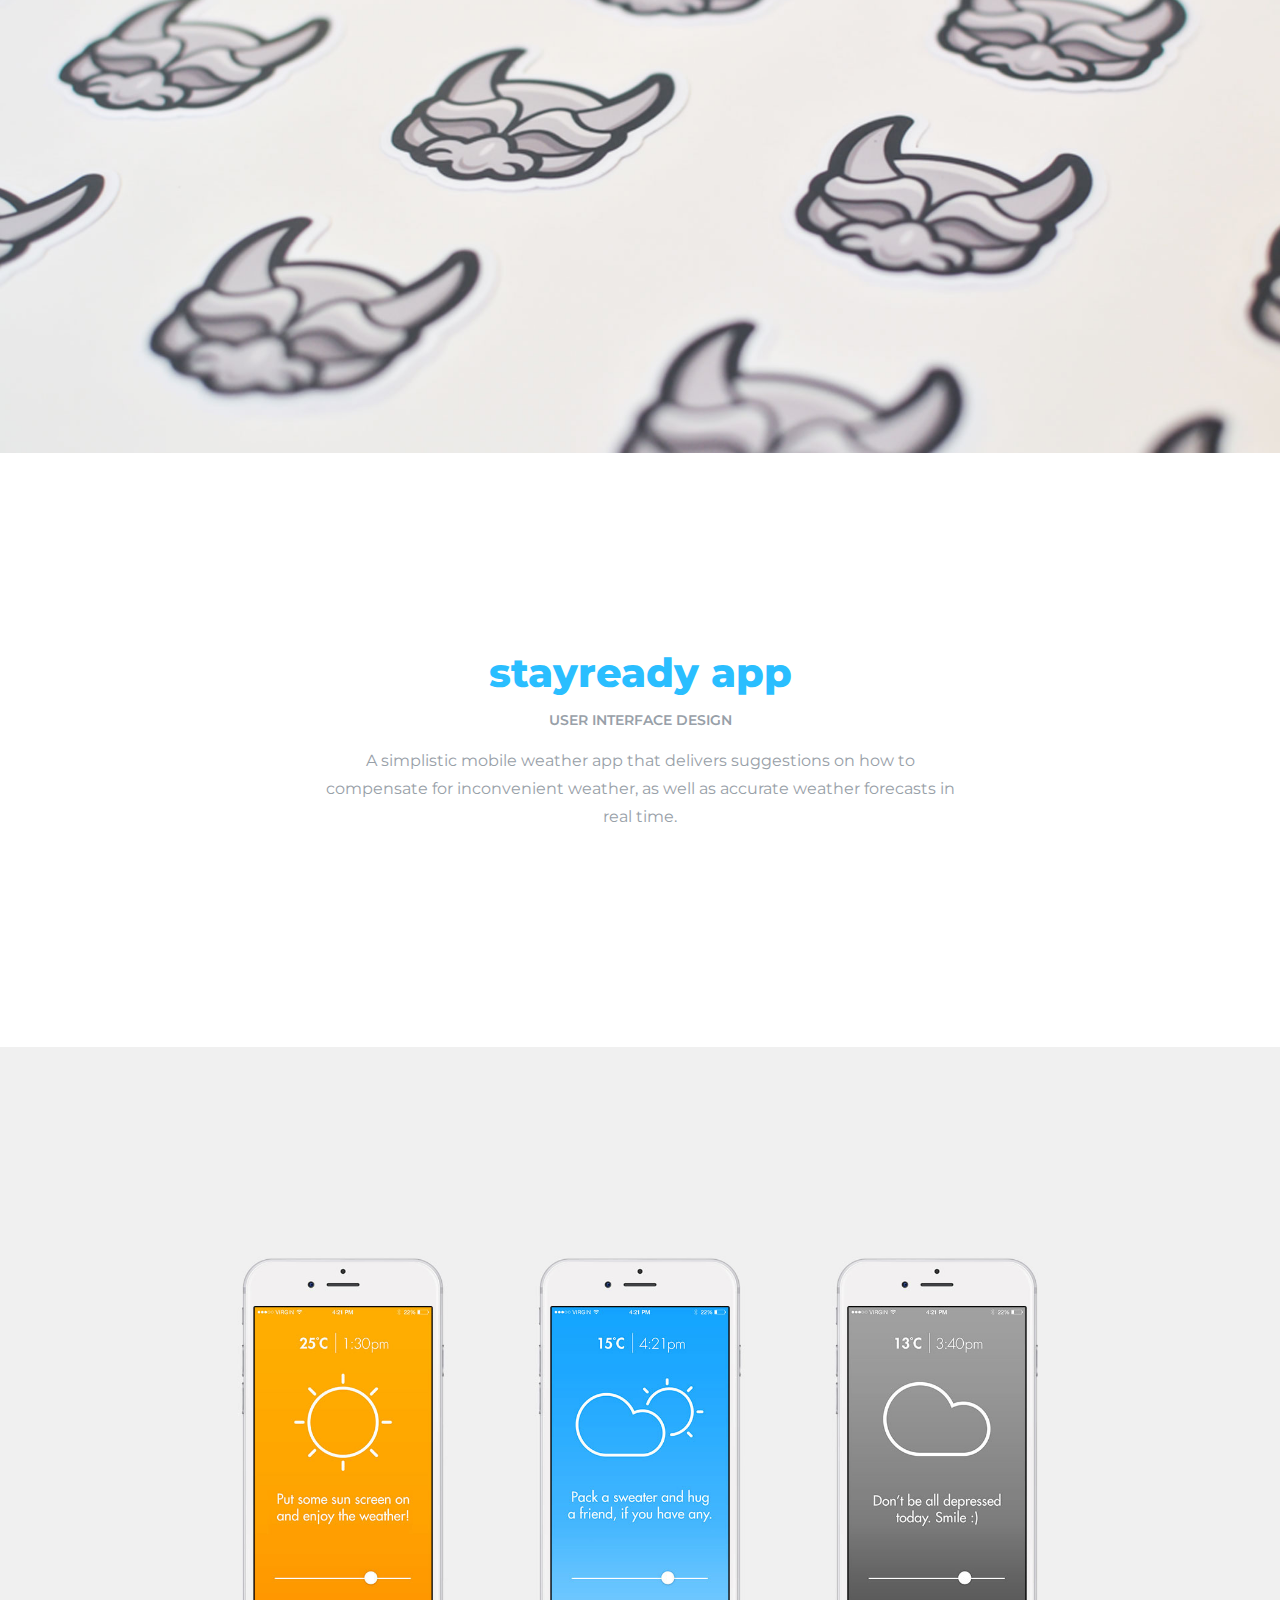
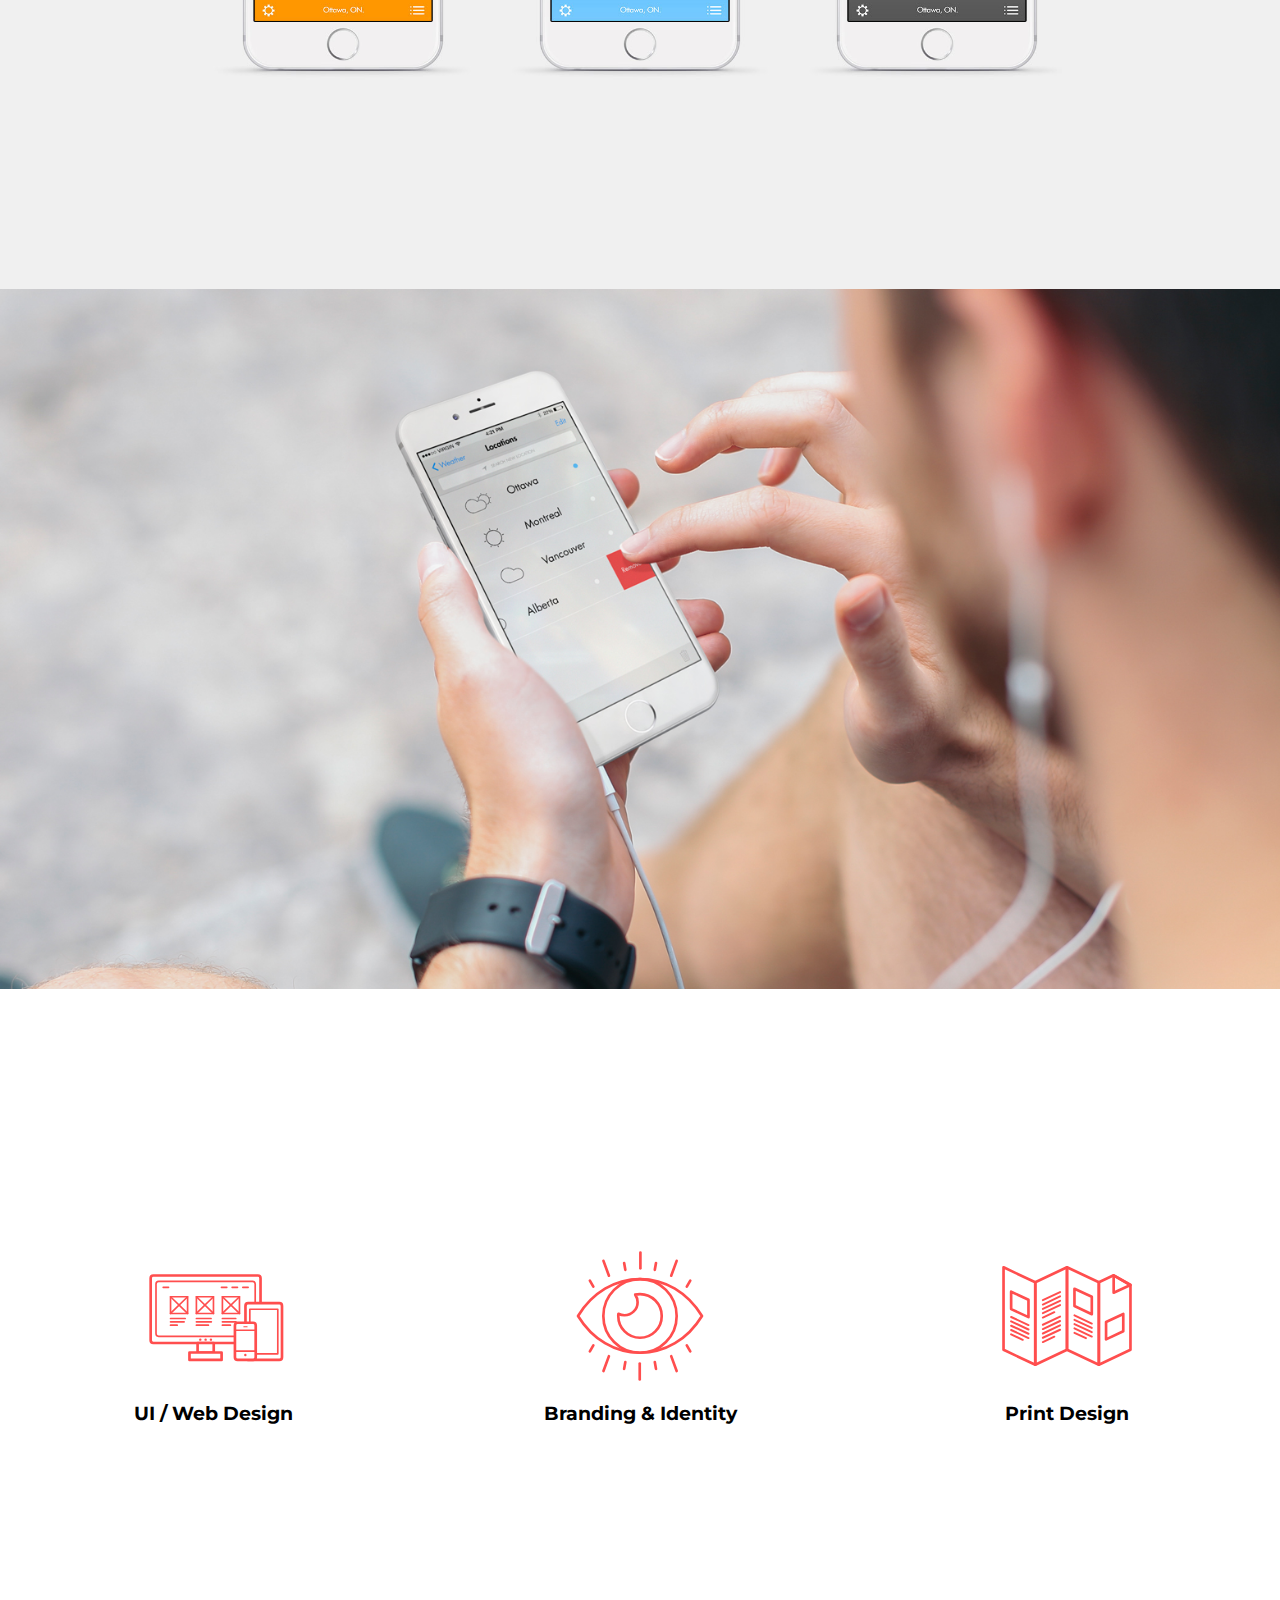
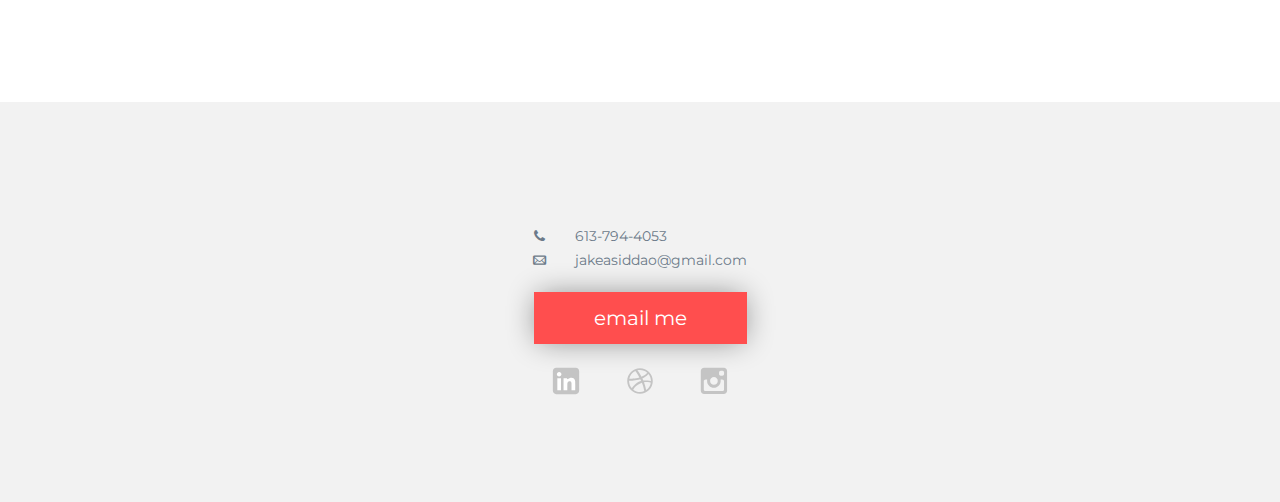
==== commit 14985c2a: "NXEW" ====
--- a/index.html
+++ b/index.html
@@ -51,7 +51,7 @@
      
         <nav class="nav-top" data-state="collapsed">
                 <ul class="nav-toggle smooth-scroll">
-					<li><a href=#work-kriteek>work</a></li>
+					<li><a href=#work-nxew>work</a></li>
 					<li><a href="#about">about</a></li>
 					<li><a href="#footer">contact</a></li>
                 </ul>
@@ -106,6 +106,54 @@
         
         </div>
         
+            <div id="work-nxew">
+        
+                <div class="nxew">
+                
+                <h2>nxew</h2>
+            
+                <!--<img src="assets/kriteek/logo.png">-->
+                
+                <h3>USER INTERFACE DESIGN</h3>
+                
+                <p>Nxew.ca is an independent music playlist curator that allows contributers to create playlists represented by their city. Nxew.ca is currently in Ottawa-only beta mode. As they expand into new cities across Canada they'll be looking for playlist contributions from people making music or making music happen.</p>
+                
+            </div>
+        
+        
+        </div>
+        
+        <div id="work-nxew-2">
+            
+            <div class="nxew-2">
+                
+                
+            <div class="screen-list">
+             
+                <ul>
+                
+                <li><img src="assets/nxew/nxew-home.jpg"></li>
+                <li><img src="assets/nxew/nxew-player.jpg"></li>
+
+            </ul>   
+                
+                </div> 
+            
+            </div>
+        
+        
+        </div>
+        
+        <div id="work-nxew-3">
+            
+            <div class="nxew-3">
+                
+                
+            </div>
+
+        </div>
+        
+        
         <div id="work-kriteek">
         
             <div class="kriteek">
@@ -124,16 +172,15 @@
         </div>
         
                 <div id="work-kriteek-2">
-        
-            <div class="kriteek-2">
-                
-                
-                
-                
-            </div>
-        
-        
-        </div>
+            
+                    <div class="kriteek-2">
+                
+                
+                
+                
+                    </div>
+
+                </div>
         
                         <div id="work-kriteek-3">
         
--- a/css/main.css
+++ b/css/main.css
@@ -160,6 +160,7 @@
 -moz-background-size: cover;
 -o-background-size: cover;
 background-size: cover; */
+/* Rectangle 217: */
 width: 100%;
 }
 
@@ -278,6 +279,88 @@
 }
 
 /* WORK =====================================*/
+
+#work-nxew {
+max-width: 100%;
+background-color: white;
+-webkit-box-shadow: 0px 0px 90px -26px rgba(0,0,0,0.47);
+-moz-box-shadow: 0px 0px 90px -26px rgba(0,0,0,0.47);
+box-shadow: 0px 0px 90px -26px rgba(0,0,0,0.47);    
+}
+
+.nxew{  
+margin: 0 auto;
+padding: 100px 0;
+max-width: 80%;
+}
+
+.nxew h2{
+margin: 0 auto;
+width: 100%;
+padding-bottom: 20px;
+font-family: 'Montserrat',sans-serif;
+font-weight: 800;
+text-align: center;    
+color: #626262;
+font-size: 28px;
+}
+
+.nxew h3 {
+margin: 0 auto;
+width: 100%;
+padding-bottom: 20px;
+font-family: 'Montserrat',sans-serif;
+font-weight: 600;
+text-align: center;    
+color: #98a0a8;
+font-size: 14px;   
+}
+
+.nxew p{
+color: #98a0a8;
+font-family: 'Montserrat',sans-serif;
+line-height: 28px;
+font-weight: 400;
+margin-top: 0;
+font-size: 16px;
+text-align: center;   
+}
+
+/* nxew-2 ================== */
+
+#work-nxew-2 {
+background-color: #f0f0f0;
+max-width: 100%;
+}
+
+.nxew-2{  
+margin: 0 auto;
+max-width: 80%;
+}
+
+#work-nxew-2 img{
+box-shadow: 0px 0px 30px 0px rgba(0,0,0,0.25);
+width: 300px;
+}
+
+.screen-list ul {
+padding: 100px 0px;    
+}
+
+.screen-list li{
+text-align: center;
+padding: 40px 0px;
+}
+
+/* nxew-3 ================== */
+
+.nxew-3{  
+background: url("../assets/nxew/bg-screen.jpg")  no-repeat center center;
+background-size: cover;
+width: 100%;
+height: 20rem;
+}
+
 
 #work-kriteek {
 max-width: 100%;
@@ -928,14 +1011,14 @@
 .kriteek img {
 padding-top: 100px;  
 }
-
-.kriteek{  
+    
+.nxew{  
 margin: 0 auto;
 padding: 100px 0;
 max-width: 800px;
 }
 
-.kriteek h2{
+.nxew h2{
 padding-top: 100px;
 margin: 0 auto;
 width: 60%;
@@ -946,6 +1029,34 @@
 font-size: 40px;
 }
 
+.nxew p{
+color: #98a0a8;
+font-family: 'Montserrat',sans-serif;
+line-height: 28px;
+font-weight: 400;
+margin-top: 0;
+font-size: 16px;
+text-align: center;
+padding-bottom: 100px;  
+}
+
+.kriteek{  
+margin: 0 auto;
+padding: 100px 0;
+max-width: 800px;
+}
+
+.kriteek h2{
+padding-top: 100px;
+margin: 0 auto;
+width: 60%;
+padding-bottom: 20px;
+font-family: 'Montserrat',sans-serif;
+font-weight: 800;
+text-align: center;    
+font-size: 40px;
+}
+
 .kriteek p{
 color: #98a0a8;
 font-family: 'Montserrat',sans-serif;
@@ -972,6 +1083,13 @@
     
 .kriteek-2{  
 background: url("../assets/kriteek/bg-1.jpg")  no-repeat center center;
+background-size: cover;
+width: 100%;
+height: 700px;
+}
+    
+.nxew-3{  
+background: url("../assets/nxew/bg-screen.jpg")  no-repeat center center;
 background-size: cover;
 width: 100%;
 height: 700px;
@@ -1112,7 +1230,7 @@
 /* work-stayready-bg-screen ============== */
 
 #work-stayready-bg-screen{  
-background: url("../assets/stayready/bg-screen.jpg")  no-repeat center center fixed;
+background: url("../assets/stayready/bg-screen.jpg")  no-repeat center center;
 background-size:cover;
 width: 100%;
 height: 700px;
@@ -1321,6 +1439,10 @@
 margin-bottom: 40px;
 }
     
+#work-nxew-2 img{
+width: 800px;
+}
+    
 #planet-ink-4 img{
 width: 800px;
 }
